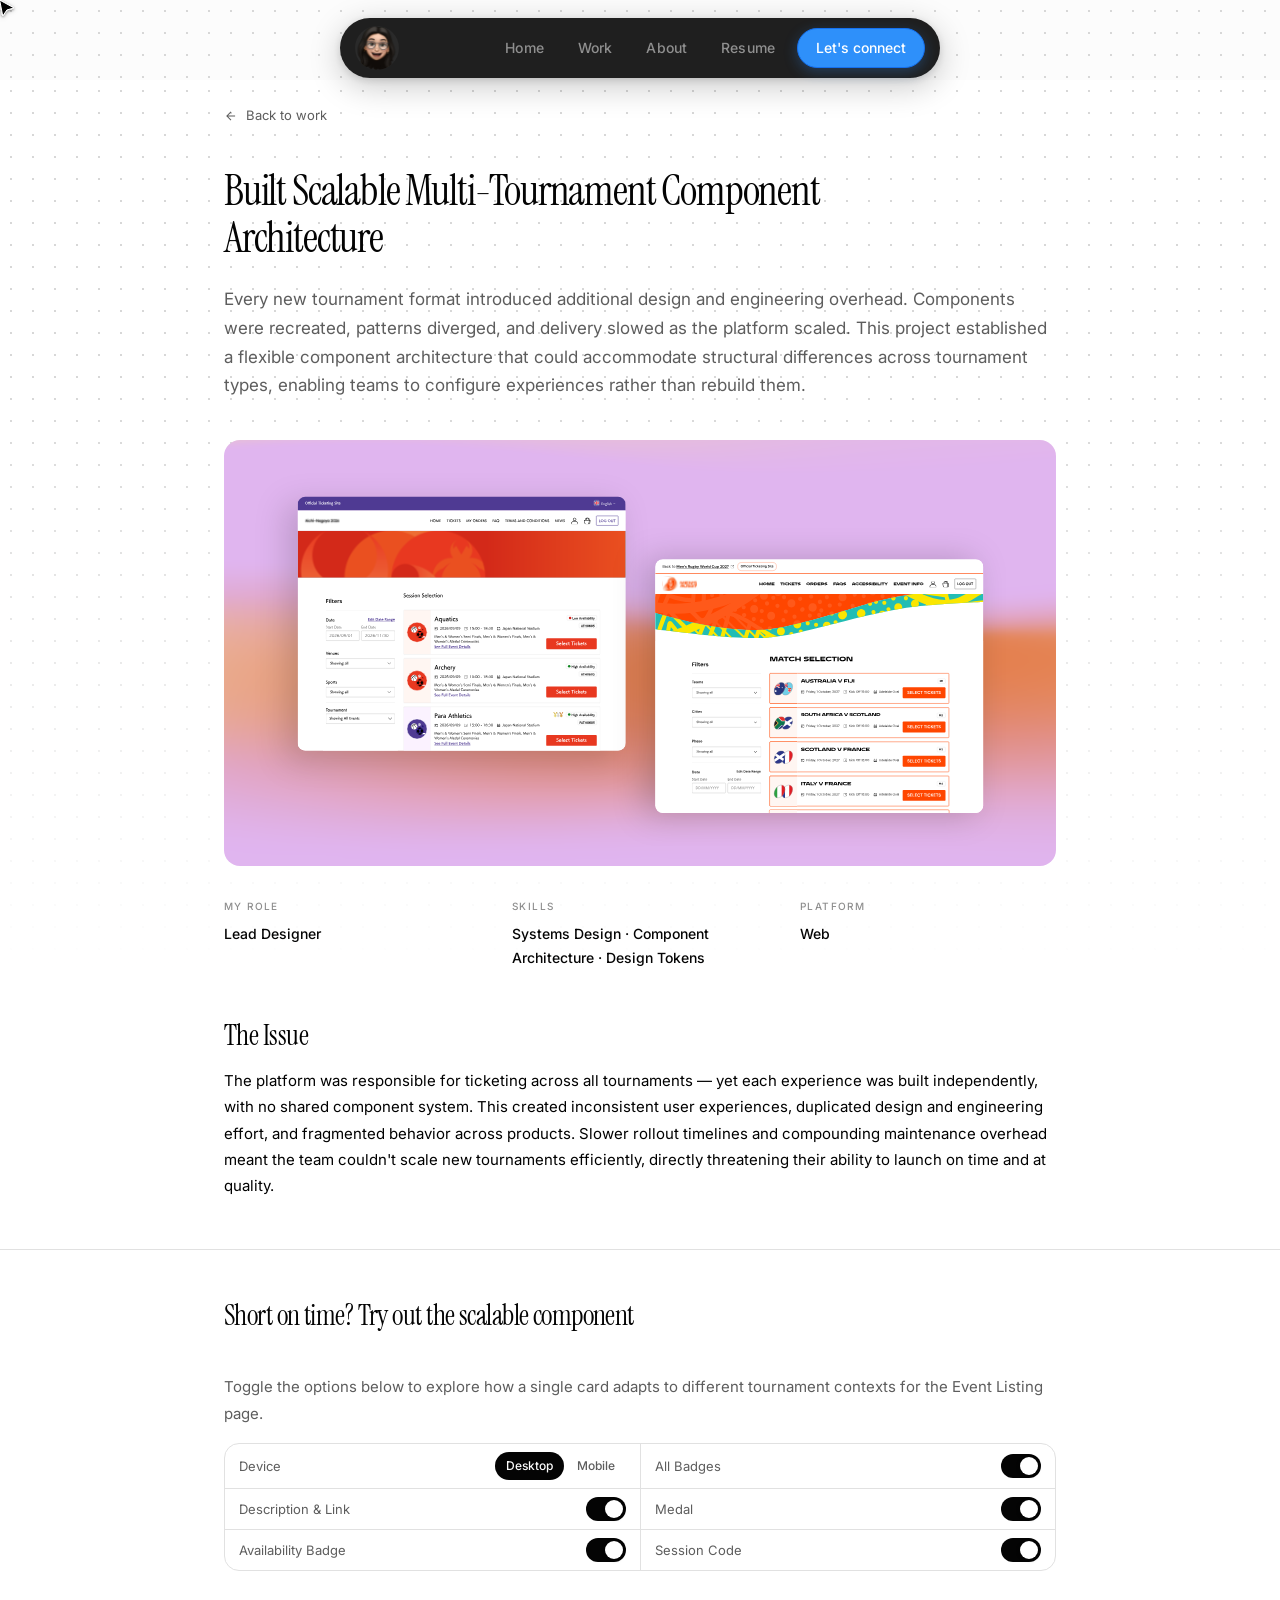
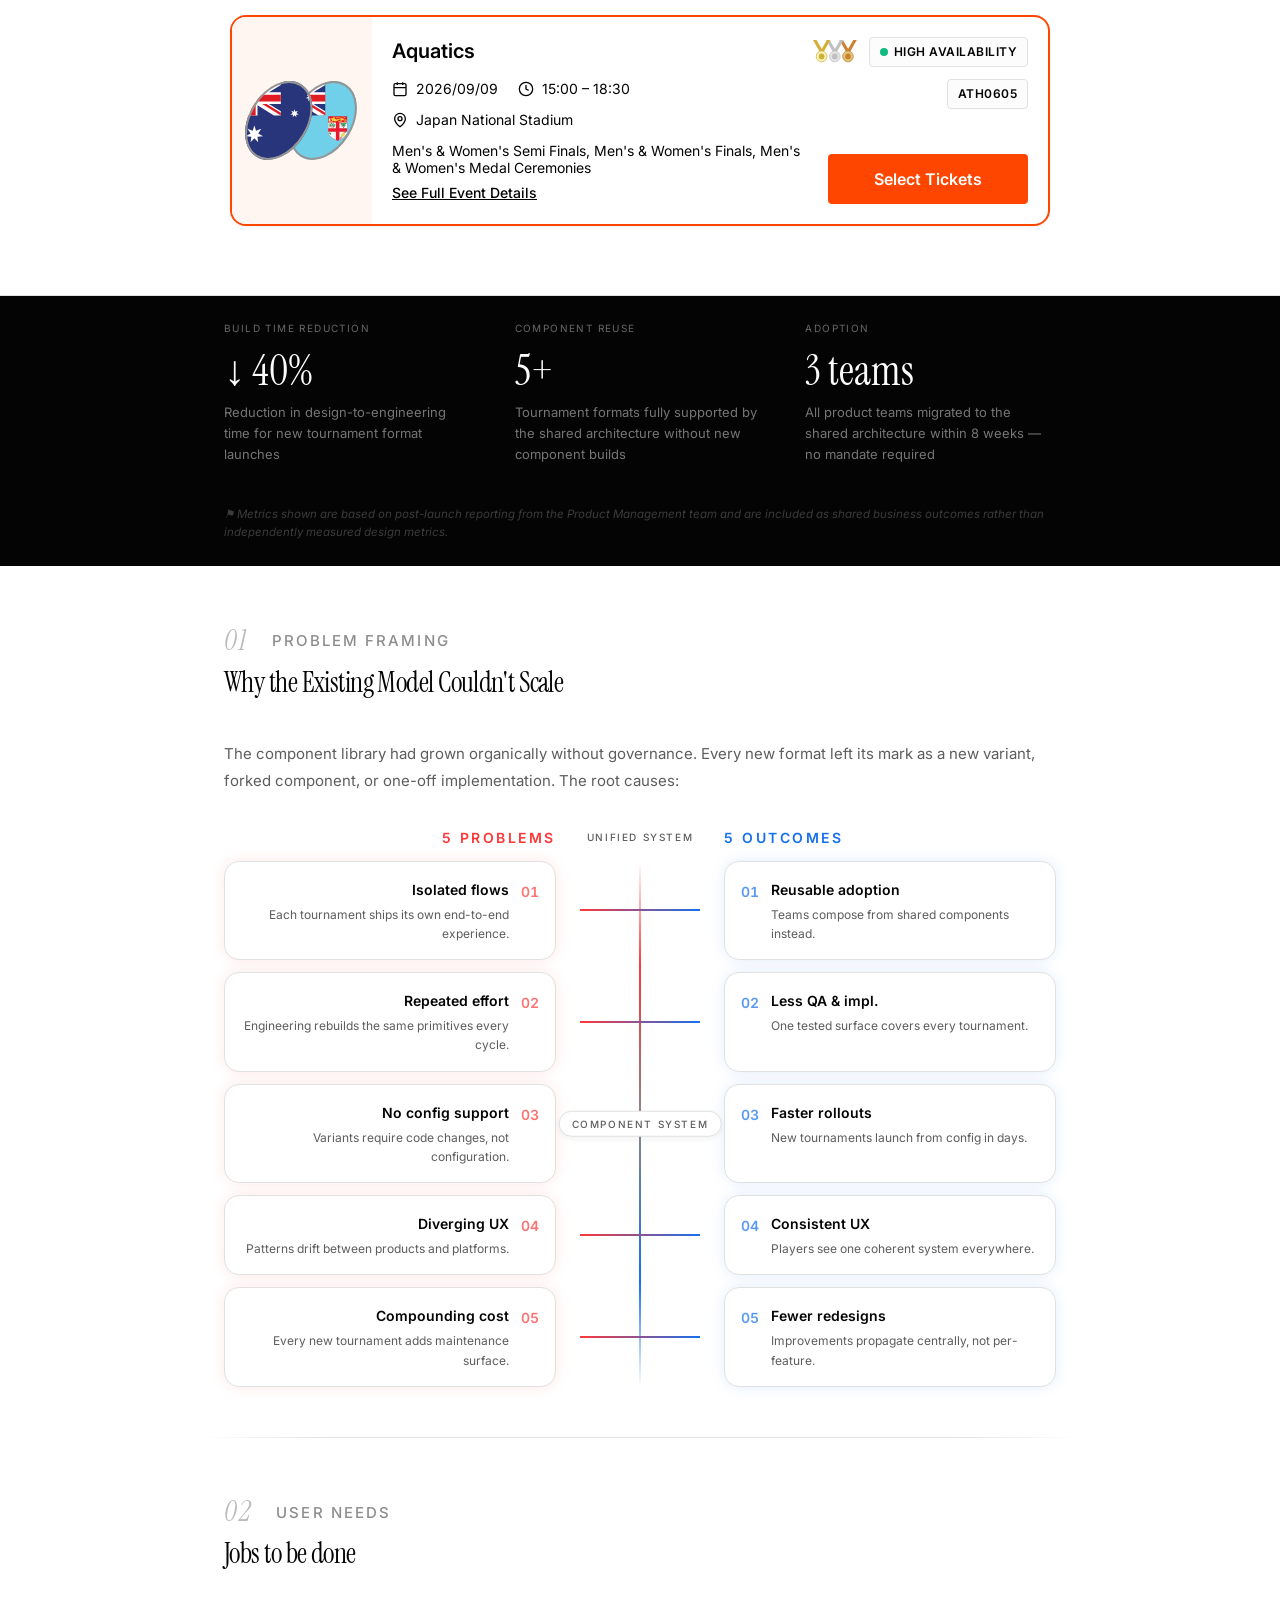
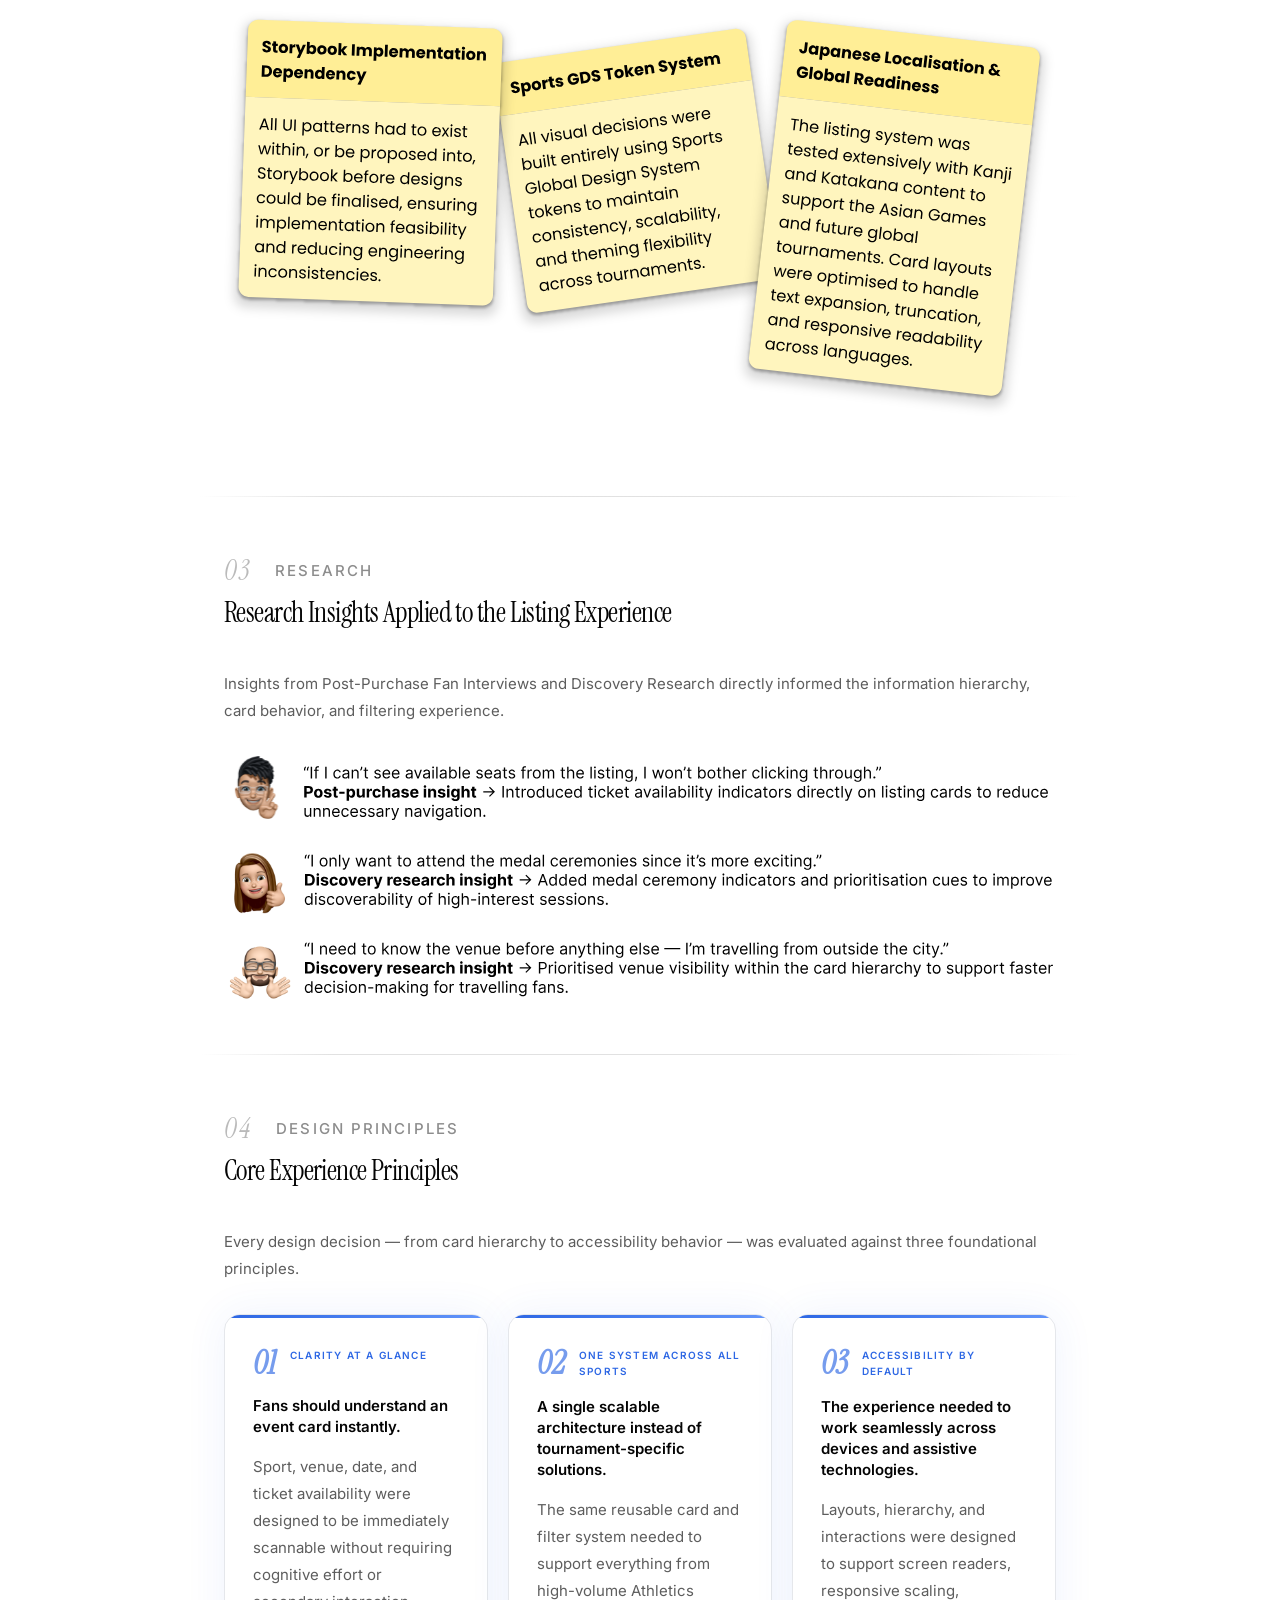
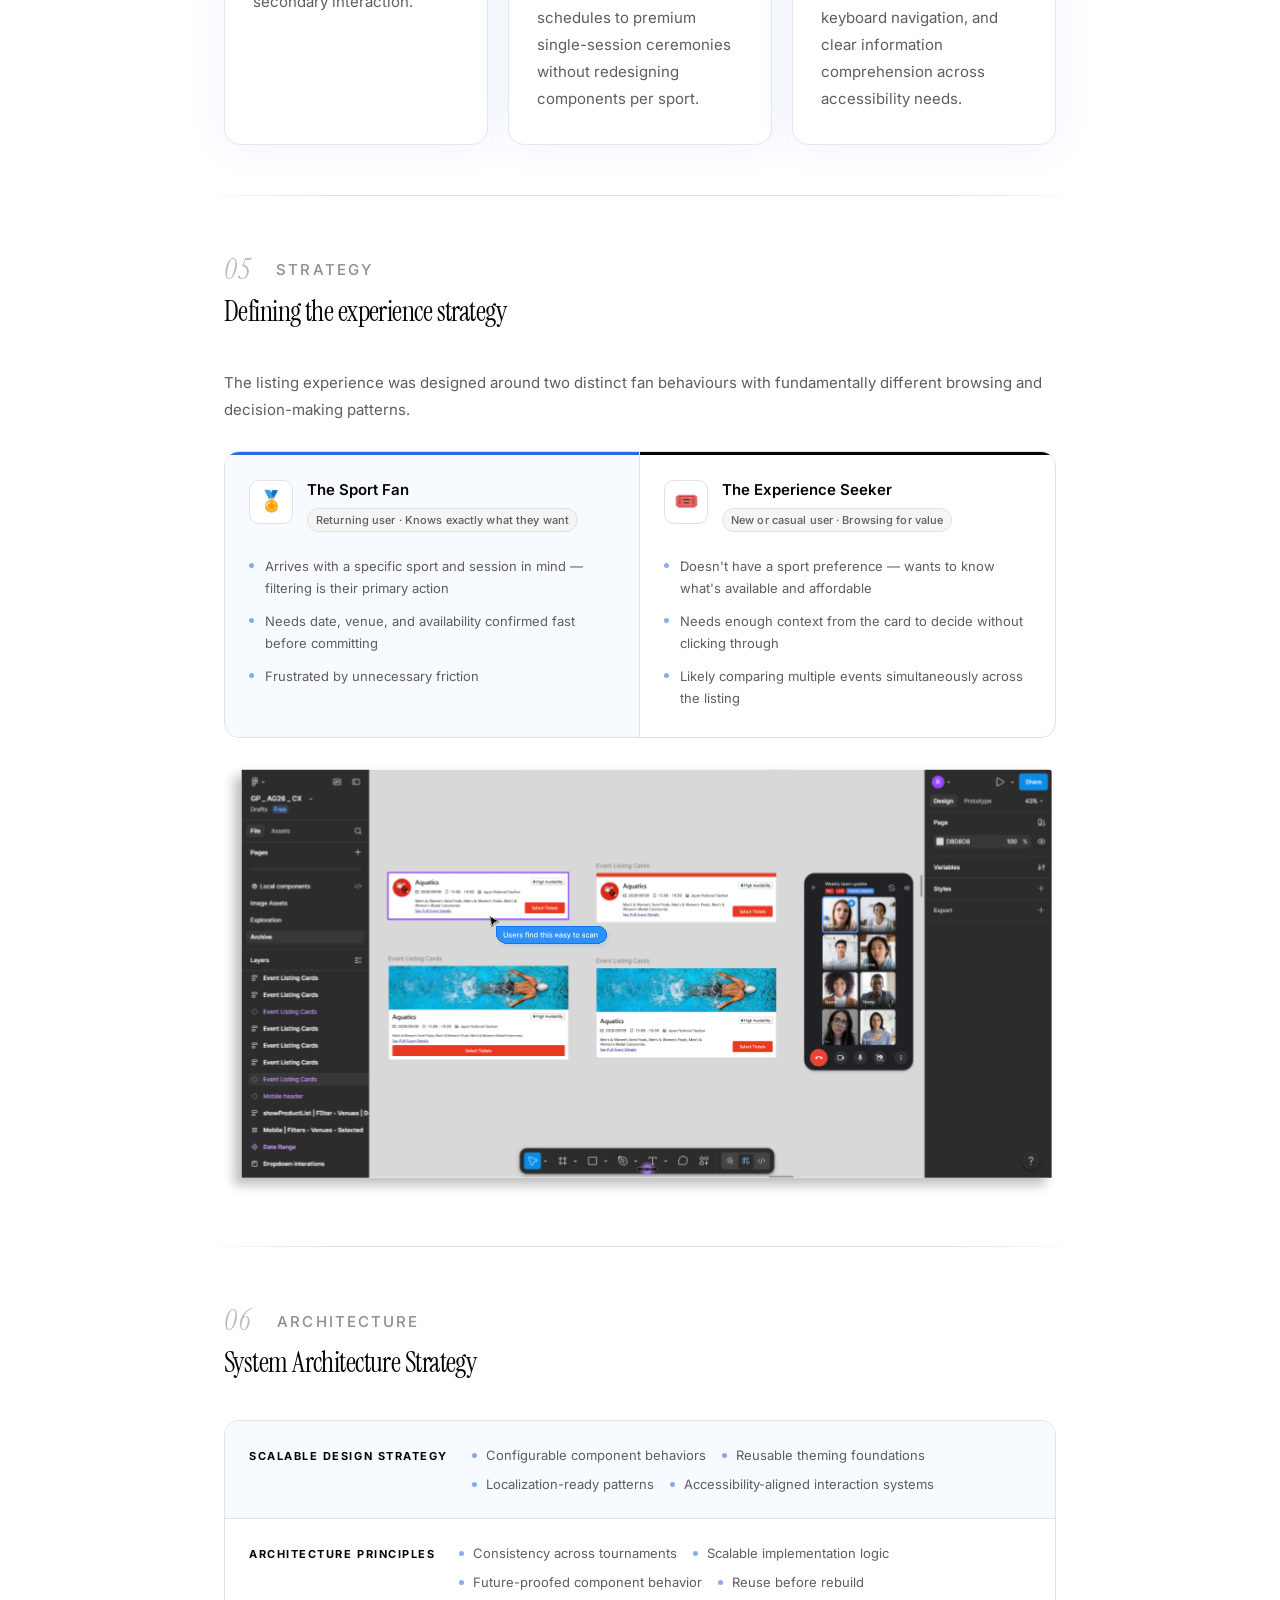
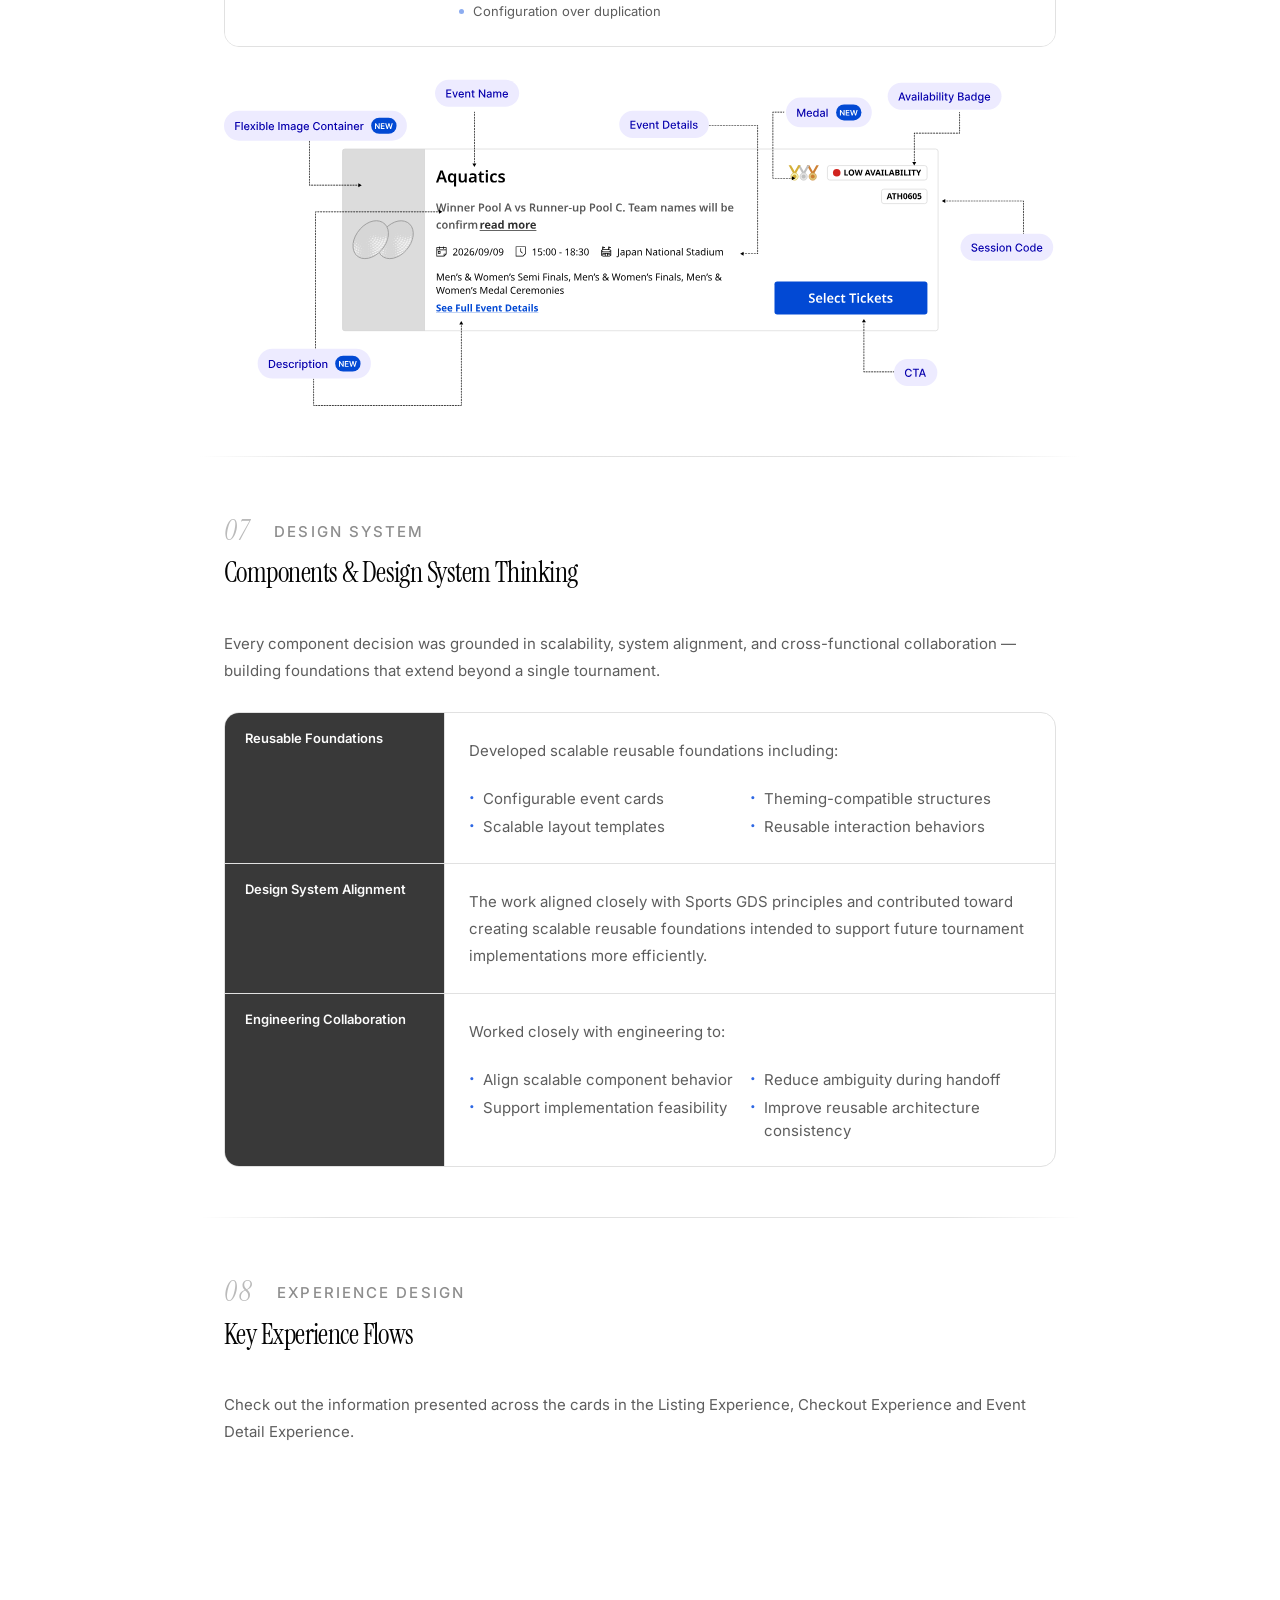
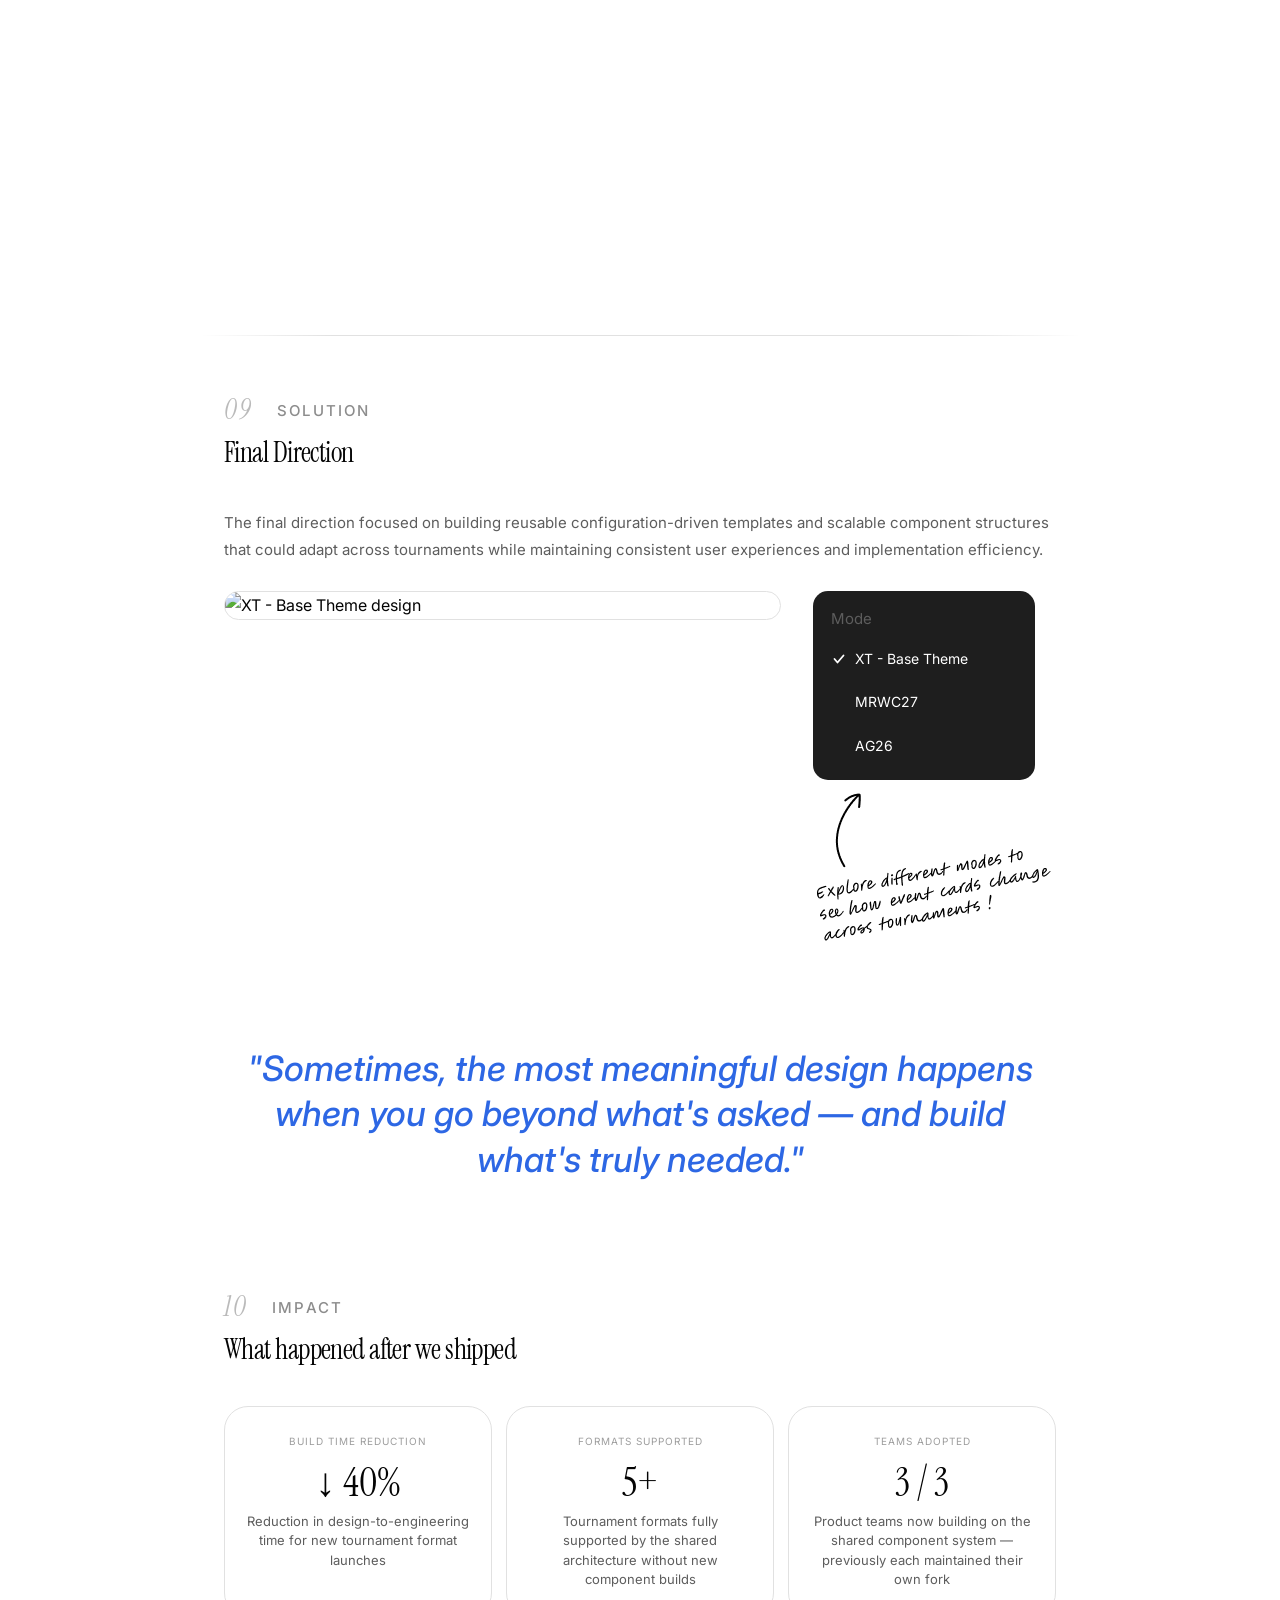
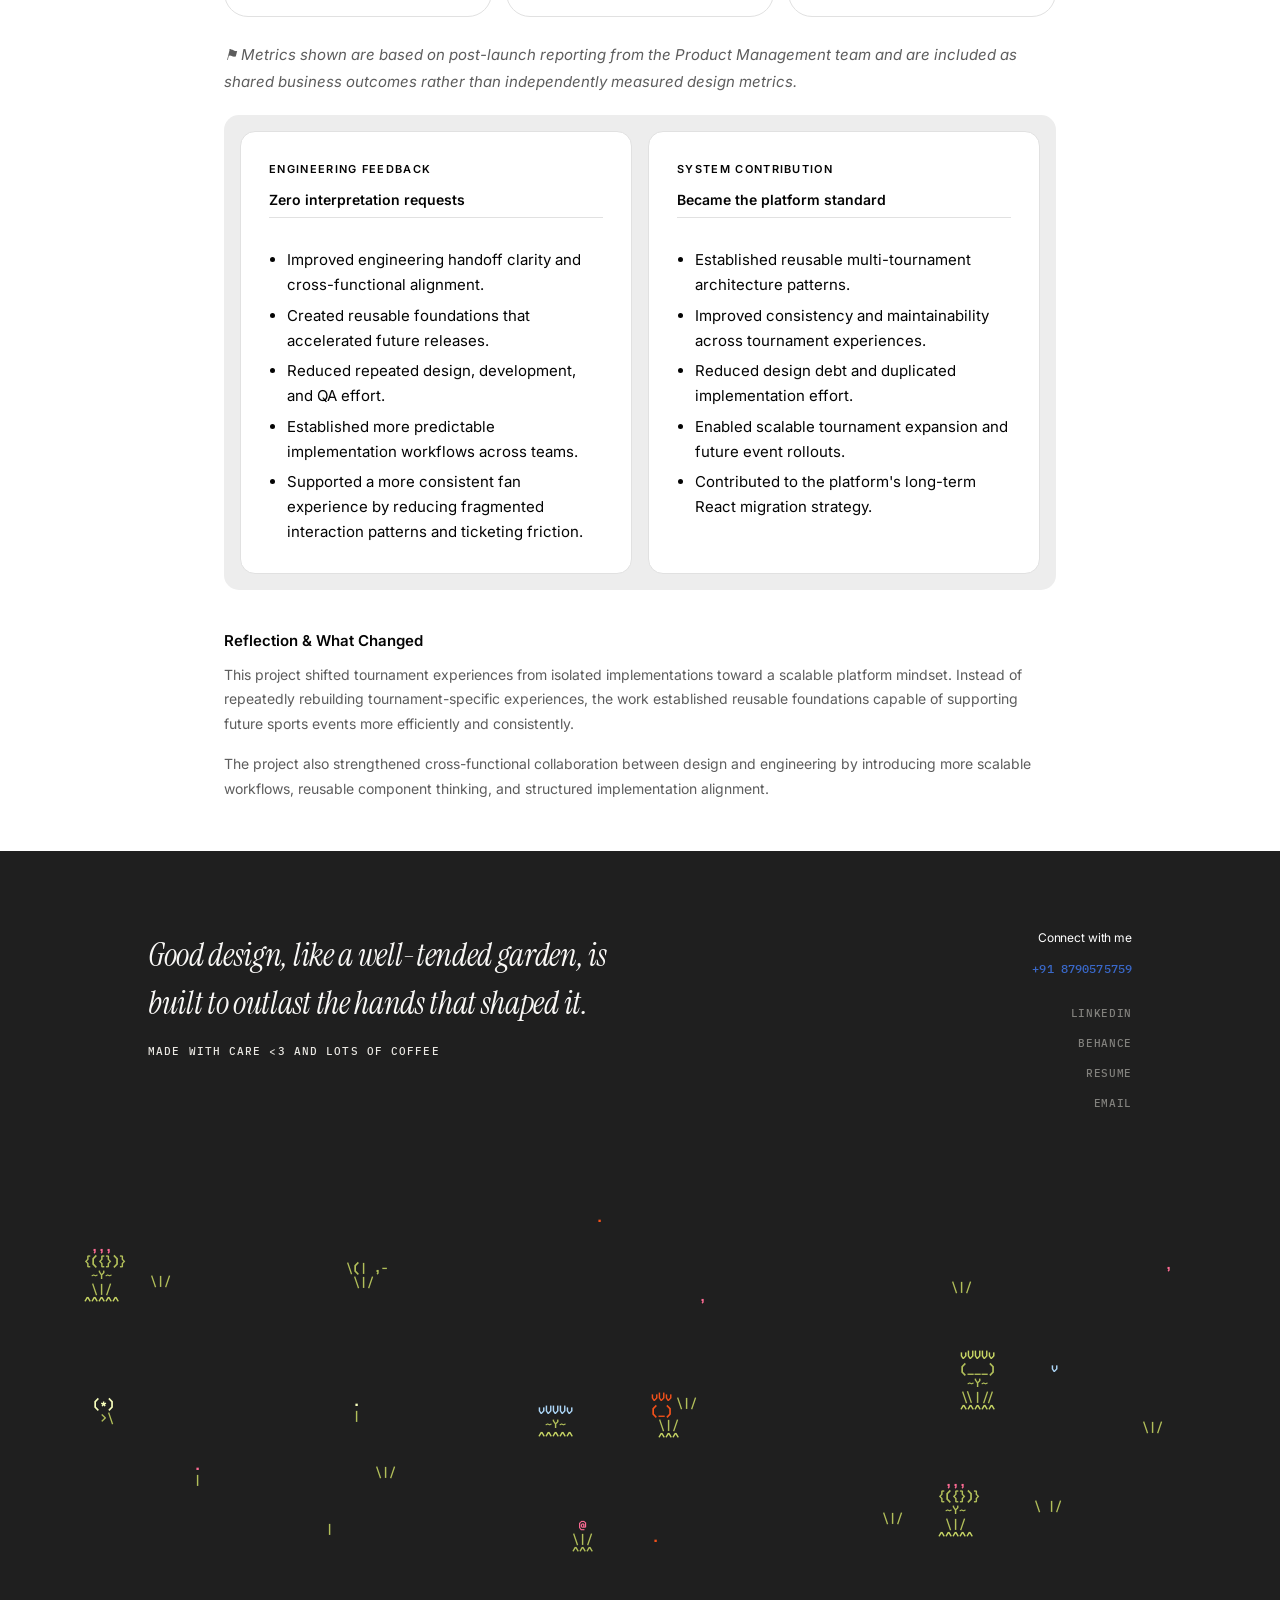
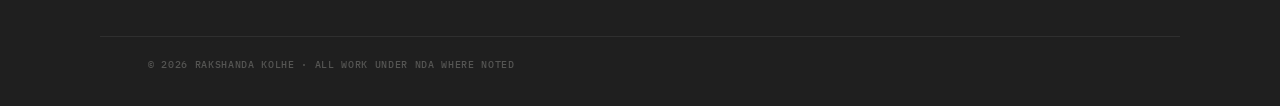
==== projects/multi-tournament-architecture/index.html @ ab57a7c0 "Initial portfolio launch" ====
<!DOCTYPE html>
<html lang="en">
<head>
  <meta charset="UTF-8" />
  <meta name="viewport" content="width=device-width, initial-scale=1.0" />
  <title>Multi-Tournament Component Architecture — Rakshanda Kolhe</title>
  <link rel="icon" type="image/svg+xml" href="../../assets/favicon.svg" />
  <meta name="description" content="Building a scalable component architecture that supports multiple concurrent tournament formats — a case study by Rakshanda Kolhe." />
  <link rel="preconnect" href="https://fonts.googleapis.com" />
  <link rel="preconnect" href="https://fonts.gstatic.com" crossorigin />
  <link rel="stylesheet" href="../../css/portfolio.css" />
</head>
<body>

<nav class="island-nav" aria-label="Primary navigation">
  <div class="nav-profile" aria-hidden="true">
    <img src="../../assets/profile.svg" alt="" />
  </div>
  <a href="../../index.html" class="nav-link" data-cursor-label="Home">Home</a>
  <a href="../../index.html#work"  class="nav-link" data-cursor-label="View work">Work</a>
  <a href="../../index.html#about" class="nav-link" data-cursor-label="About me">About</a>
  <a href="https://drive.google.com/file/d/1PYxmC6yKE62FCQMmw7hzZY3tdsDJgcpa/view?usp=sharing" class="nav-link" target="_blank" rel="noopener" data-cursor-label="Open resume">Resume</a>
  <a href="mailto:rakshandakolhe@yahoo.in" class="nav-cta" data-cursor-label="Send email">Let's connect</a>
  <button class="nav-hamburger" id="navHamburger" aria-label="Open navigation menu" aria-expanded="false" aria-controls="navDropdown">
    <span class="hb-line"></span>
    <span class="hb-line"></span>
    <span class="hb-line"></span>
  </button>
</nav>
<div class="nav-dropdown" id="navDropdown" role="navigation" aria-label="Mobile navigation" aria-hidden="true">
  <a href="../../index.html" class="dd-link">Home</a>
  <a href="../../index.html#work"  class="dd-link dd-active">Work</a>
  <a href="../../index.html#about" class="dd-link">About</a>
  <a href="https://drive.google.com/file/d/1PYxmC6yKE62FCQMmw7hzZY3tdsDJgcpa/view?usp=sharing" class="dd-link" target="_blank" rel="noopener">Resume ↗</a>
  <a href="mailto:rakshandakolhe@yahoo.in" class="dd-cta">Let's connect</a>
</div>
<div class="custom-cursor" id="customCursor" aria-hidden="true">
  <svg class="cursor-arrow" width="24" height="25" viewBox="0 0 24 25" fill="none" xmlns="http://www.w3.org/2000/svg">
    <g filter="url(#cs)">
      <path d="M8.75418 20L5.62291 4.04089L20 11.9182L12.9181 13.9727L8.75418 20Z" fill="black"/>
      <path d="M8.75418 20L5.62291 4.04089L20 11.9182L12.9181 13.9727L8.75418 20Z" stroke="white"/>
    </g>
    <defs><filter id="cs" x="2.9248" y="2.09058" width="20.3721" height="22.1735" filterUnits="userSpaceOnUse" color-interpolation-filters="sRGB"><feFlood flood-opacity="0" result="BackgroundImageFix"/><feColorMatrix in="SourceAlpha" type="matrix" values="0 0 0 0 0 0 0 0 0 0 0 0 0 0 0 0 0 0 127 0" result="hardAlpha"/><feOffset dy="1"/><feGaussianBlur stdDeviation="1"/><feComposite in2="hardAlpha" operator="out"/><feColorMatrix type="matrix" values="0 0 0 0 0 0 0 0 0 0 0 0 0 0 0 0 0 0 0.25 0"/><feBlend mode="normal" in2="BackgroundImageFix" result="e1"/><feBlend mode="normal" in="SourceGraphic" in2="e1" result="shape"/></filter></defs>
  </svg>
  <div class="cursor-badge" id="cursorBadge"></div>
</div>

<div class="page">

<!-- ══════════════════════════════════════
     HERO
══════════════════════════════════════ -->
<div class="cs-hero">
  <div class="cs-hero-inner">

    <a href="../../index.html" class="cs-back">
      <svg width="14" height="14" fill="none" stroke="currentColor" stroke-width="1.8" viewBox="0 0 24 24" aria-hidden="true" style="transform:scaleX(-1)"><path d="M19 12H5M12 5l7 7-7 7"/></svg>
      Back to work
    </a>

    <h1 class="cs-hero-title">
      Built Scalable Multi-Tournament Component Architecture
    </h1>

    <p class="cs-hero-desc">
      Every new tournament format introduced additional design and engineering overhead. Components were recreated, patterns diverged, and delivery slowed as the platform scaled. This project established a flexible component architecture that could accommodate structural differences across tournament types, enabling teams to configure experiences rather than rebuild them.
    </p>

    <img src="../../assets/hero-image.svg" alt="Hero image" style="width:100%;height:auto;display:block;margin-bottom:32px;" />

    <div class="cs-meta-row">
      <div class="cs-meta-item">
        <label>My Role</label>
        <span class="meta-val">Lead Designer</span>
      </div>
      <div class="cs-meta-item">
        <label>Skills</label>
        <span class="meta-val">Systems Design · Component Architecture · Design Tokens</span>
      </div>
      <div class="cs-meta-item">
        <label>Platform</label>
        <span class="meta-val">Web</span>
      </div>
    </div>

  </div>
</div>

<!-- ══════════════════════════════════════
     02 · THE ISSUE
══════════════════════════════════════ -->
<div style="background: #ffffff;">
<section class="cs-section">
  <div class="issue-callout">
    <h2>The Issue</h2>
    <p>The platform was responsible for ticketing across all tournaments — yet each experience was built independently, with no shared component system. This created inconsistent user experiences, duplicated design and engineering effort, and fragmented behavior across products. Slower rollout timelines and compounding maintenance overhead meant the team couldn't scale new tournaments efficiently, directly threatening their ability to launch on time and at quality.</p>
  </div>
</section>

<!-- ══════════════════════════════════════
     03 · TRY OUT THE SCALABLE COMPONENT
══════════════════════════════════════ -->
<section class="cs-section cs-section--full-stroke">
  <h2>Short on time? Try out the scalable component</h2>

  <p>Toggle the options below to explore how a single card adapts to different tournament contexts for the Event Listing page.</p>

  <div class="demo-controls" role="group" aria-label="Component configuration">
          <div class="dc-row">
            <div class="dc-cell">
              <span class="dc-row-label">Device</span>
              <div class="dc-device-group" role="group" aria-label="Preview device">
                <button type="button" class="dc-device-btn active" data-device="desktop">Desktop</button>
                <button type="button" class="dc-device-btn" data-device="mobile">Mobile</button>
              </div>
            </div>
            <div class="dc-cell dc-cell--border">
              <label for="tgl-badges" class="dc-row-label">All Badges</label>
              <button type="button" id="tgl-badges" class="toggle-switch" data-toggle="badges" aria-checked="true" role="switch"><span></span></button>
            </div>
          </div>
          <div class="dc-row">
            <div class="dc-cell">
              <label for="tgl-description" class="dc-row-label">Description &amp; Link</label>
              <button type="button" id="tgl-description" class="toggle-switch" data-toggle="description" aria-checked="true" role="switch"><span></span></button>
            </div>
            <div class="dc-cell dc-cell--border">
              <label for="tgl-medal" class="dc-row-label">Medal</label>
              <button type="button" id="tgl-medal" class="toggle-switch" data-toggle="medal" aria-checked="true" role="switch"><span></span></button>
            </div>
          </div>
          <div class="dc-row">
            <div class="dc-cell">
              <label for="tgl-availBadge" class="dc-row-label">Availability Badge</label>
              <button type="button" id="tgl-availBadge" class="toggle-switch" data-toggle="availBadge" aria-checked="true" role="switch"><span></span></button>
            </div>
            <div class="dc-cell dc-cell--border">
              <label for="tgl-availability" class="dc-row-label">Session Code</label>
              <button type="button" id="tgl-availability" class="toggle-switch" data-toggle="availability" aria-checked="true" role="switch"><span></span></button>
            </div>
          </div>
        </div><div class="demo-preview-scroll"><div class="demo-preview" id="demo-preview" aria-live="polite"></div></div><p class="demo-mobile-note">Scroll to Explore. This component was designed for Desktop view.</p>

</section>
</div>

<!-- ══════════════════════════════════════
     OUTCOME BANNER
══════════════════════════════════════ -->
<div class="outcome-banner">
  <div class="outcome-inner">
    <div class="outcome-stat">
      <label>Build time reduction</label>
      <div class="big-num">↓ 40%</div>
      <p>Reduction in design-to-engineering time for new tournament format launches</p>
    </div>
    <div class="outcome-stat">
      <label>Component reuse</label>
      <div class="big-num">5+</div>
      <p>Tournament formats fully supported by the shared architecture without new component builds</p>
    </div>
    <div class="outcome-stat">
      <label>Adoption</label>
      <div class="big-num">3 teams</div>
      <p>All product teams migrated to the shared architecture within 8 weeks — no mandate required</p>
    </div>
    <p class="outcome-note">⚑ Metrics shown are based on post-launch reporting from the Product Management team and are included as shared business outcomes rather than independently measured design metrics.</p>
  </div>
</div>

<div style="background: #ffffff;">

<!-- ══════════════════════════════════════
     04 · ROOT CAUSE ANALYSIS
══════════════════════════════════════ -->
<section class="cs-section">
  <p class="section-label"><span class="num">01</span> Problem Framing</p>
  <h2>Why the Existing Model Couldn't Scale</h2>

  <p>The component library had grown organically without governance. Every new format left its mark as a new variant, forked component, or one-off implementation. The root causes:</p>

  <div class="flow-map">

    <div class="flow-col-labels" aria-hidden="true">
      <div class="flow-label-problem">5 Problems</div>
      <div class="flow-label-center">Unified system</div>
      <div class="flow-label-success">5 Outcomes</div>
    </div>

    <div class="flow-body">
      <div class="flow-spine" aria-hidden="true"></div>
      <div class="flow-spine-badge" aria-hidden="true">Component system</div>

      <ol class="flow-list">

        <li class="flow-row" style="animation-delay:0s">
          <div class="flow-problem-card">
            <span class="flow-num flow-num-problem">01</span>
            <div><div class="flow-card-title">Isolated flows</div><div class="flow-card-desc">Each tournament ships its own end-to-end experience.</div></div>
          </div>
          <div class="flow-connector" aria-hidden="true"></div>
          <div class="flow-mobile-connector" aria-hidden="true"><div class="flow-mobile-line"></div></div>
          <div class="flow-success-card">
            <span class="flow-num flow-num-success">01</span>
            <div><div class="flow-card-title">Reusable adoption</div><div class="flow-card-desc">Teams compose from shared components instead.</div></div>
          </div>
        </li>

        <li class="flow-row" style="animation-delay:0.06s">
          <div class="flow-problem-card">
            <span class="flow-num flow-num-problem">02</span>
            <div><div class="flow-card-title">Repeated effort</div><div class="flow-card-desc">Engineering rebuilds the same primitives every cycle.</div></div>
          </div>
          <div class="flow-connector" aria-hidden="true"></div>
          <div class="flow-mobile-connector" aria-hidden="true"><div class="flow-mobile-line"></div></div>
          <div class="flow-success-card">
            <span class="flow-num flow-num-success">02</span>
            <div><div class="flow-card-title">Less QA &amp; impl.</div><div class="flow-card-desc">One tested surface covers every tournament.</div></div>
          </div>
        </li>

        <li class="flow-row" style="animation-delay:0.12s">
          <div class="flow-problem-card">
            <span class="flow-num flow-num-problem">03</span>
            <div><div class="flow-card-title">No config support</div><div class="flow-card-desc">Variants require code changes, not configuration.</div></div>
          </div>
          <div class="flow-connector" aria-hidden="true"></div>
          <div class="flow-mobile-connector" aria-hidden="true"><div class="flow-mobile-line"></div></div>
          <div class="flow-success-card">
            <span class="flow-num flow-num-success">03</span>
            <div><div class="flow-card-title">Faster rollouts</div><div class="flow-card-desc">New tournaments launch from config in days.</div></div>
          </div>
        </li>

        <li class="flow-row" style="animation-delay:0.18s">
          <div class="flow-problem-card">
            <span class="flow-num flow-num-problem">04</span>
            <div><div class="flow-card-title">Diverging UX</div><div class="flow-card-desc">Patterns drift between products and platforms.</div></div>
          </div>
          <div class="flow-connector" aria-hidden="true"></div>
          <div class="flow-mobile-connector" aria-hidden="true"><div class="flow-mobile-line"></div></div>
          <div class="flow-success-card">
            <span class="flow-num flow-num-success">04</span>
            <div><div class="flow-card-title">Consistent UX</div><div class="flow-card-desc">Players see one coherent system everywhere.</div></div>
          </div>
        </li>

        <li class="flow-row" style="animation-delay:0.24s">
          <div class="flow-problem-card">
            <span class="flow-num flow-num-problem">05</span>
            <div><div class="flow-card-title">Compounding cost</div><div class="flow-card-desc">Every new tournament adds maintenance surface.</div></div>
          </div>
          <div class="flow-connector" aria-hidden="true"></div>
          <div class="flow-mobile-connector" aria-hidden="true"><div class="flow-mobile-line"></div></div>
          <div class="flow-success-card">
            <span class="flow-num flow-num-success">05</span>
            <div><div class="flow-card-title">Fewer redesigns</div><div class="flow-card-desc">Improvements propagate centrally, not per-feature.</div></div>
          </div>
        </li>

      </ol>
    </div>
  </div>
</section>

<!-- ══════════════════════════════════════
     05 · CONSTRAINTS THAT SHAPED THE DESIGN
══════════════════════════════════════ -->
<section class="cs-section">
  <p class="section-label"><span class="num">02</span> User Needs</p>
  <h2>Jobs to be done</h2>

  <img src="../../assets/jobs-sticker.svg" alt="Jobs to be done sticker" style="width:100%;height:auto;display:block;margin-bottom:28px;" />

</section>

<!-- ══════════════════════════════════════
     06 · RESEARCH INSIGHTS APPLIED
══════════════════════════════════════ -->
<section class="cs-section">
  <p class="section-label"><span class="num">03</span> Research</p>
  <h2>Research Insights Applied to the Listing Experience</h2>

  <p>Insights from Post-Purchase Fan Interviews and Discovery Research directly informed the information hierarchy, card behavior, and filtering experience.</p>

  <div class="testimonial-grid">
    <img src="../../assets/testimonial-2.svg" alt="Testimonial insight 1" class="testimonial-img" />
    <img src="../../assets/testimonial-3.svg" alt="Testimonial insight 2" class="testimonial-img" />
    <img src="../../assets/testimonial-1.svg" alt="Testimonial insight 3" class="testimonial-img" />
  </div>
</section>

<!-- ══════════════════════════════════════
     07 · CORE EXPERIENCE PRINCIPLES
══════════════════════════════════════ -->
<section class="cs-section">
  <p class="section-label"><span class="num">04</span> Design Principles</p>
  <h2>Core Experience Principles</h2>

  <p>Every design decision — from card hierarchy to accessibility behavior — was evaluated against three foundational principles.</p>

  <div class="principles-grid">
    <div class="principle-item">
      <div class="principle-header">
        <span class="principle-num">01</span>
        <div class="principle-header-text">
          <div class="principle-label-text">Clarity at a Glance</div>
        </div>
      </div>
      <div class="principle-title">Fans should understand an event card instantly.</div>
      <p class="principle-desc">Sport, venue, date, and ticket availability were designed to be immediately scannable without requiring cognitive effort or secondary interaction.</p>
    </div>
    <div class="principle-item">
      <div class="principle-header">
        <span class="principle-num">02</span>
        <div class="principle-header-text">
          <div class="principle-label-text">One System Across All Sports</div>
        </div>
      </div>
      <div class="principle-title">A single scalable architecture instead of tournament-specific solutions.</div>
      <p class="principle-desc">The same reusable card and filter system needed to support everything from high-volume Athletics schedules to premium single-session ceremonies without redesigning components per sport.</p>
    </div>
    <div class="principle-item">
      <div class="principle-header">
        <span class="principle-num">03</span>
        <div class="principle-header-text">
          <div class="principle-label-text">Accessibility by Default</div>
        </div>
      </div>
      <div class="principle-title">The experience needed to work seamlessly across devices and assistive technologies.</div>
      <p class="principle-desc">Layouts, hierarchy, and interactions were designed to support screen readers, responsive scaling, keyboard navigation, and clear information comprehension across accessibility needs.</p>
    </div>
  </div>
</section>

<!-- ══════════════════════════════════════
     08 · DEFINING THE EXPERIENCE STRATEGY
══════════════════════════════════════ -->
<section class="cs-section">
  <p class="section-label"><span class="num">05</span> Strategy</p>
  <h2>Defining the experience strategy</h2>

  <p>The listing experience was designed around two distinct fan behaviours with fundamentally different browsing and decision-making patterns.</p>

  <div class="fan-table">
    <div class="fan-col">
      <div class="fan-col-header">
        <span class="fan-emoji">🏅</span>
        <div>
          <div class="fan-name">The Sport Fan</div>
          <div class="fan-type">Returning user · Knows exactly what they want</div>
        </div>
      </div>
      <ul class="fan-list">
        <li>Arrives with a specific sport and session in mind — filtering is their primary action</li>
        <li>Needs date, venue, and availability confirmed fast before committing</li>
        <li>Frustrated by unnecessary friction</li>
      </ul>
    </div>
    <div class="fan-col">
      <div class="fan-col-header">
        <span class="fan-emoji">🎟️</span>
        <div>
          <div class="fan-name">The Experience Seeker</div>
          <div class="fan-type">New or casual user · Browsing for value</div>
        </div>
      </div>
      <ul class="fan-list">
        <li>Doesn't have a sport preference — wants to know what's available and affordable</li>
        <li>Needs enough context from the card to decide without clicking through</li>
        <li>Likely comparing multiple events simultaneously across the listing</li>
      </ul>
    </div>
  </div>

  <img src="../../assets/user-testing-component.svg" alt="User testing component" class="full-width-img" />
</section>

<!-- ══════════════════════════════════════
     09 · SYSTEM ARCHITECTURE STRATEGY
══════════════════════════════════════ -->
<section class="cs-section">
  <p class="section-label"><span class="num">06</span> Architecture</p>
  <h2>System Architecture Strategy</h2>

  <div class="arch-grid">

    <div class="arch-block">
      <div class="arch-block-label">Scalable Design Strategy</div>
      <ul class="arch-list">
        <li>Configurable component behaviors</li>
        <li>Reusable theming foundations</li>
        <li>Localization-ready patterns</li>
        <li>Accessibility-aligned interaction systems</li>
      </ul>
    </div>

    <div class="arch-block">
      <div class="arch-block-label">Architecture Principles</div>
      <ul class="arch-list">
        <li>Consistency across tournaments</li>
        <li>Scalable implementation logic</li>
        <li>Future-proofed component behavior</li>
        <li>Reuse before rebuild</li>
        <li>Configuration over duplication</li>
      </ul>
    </div>

  </div>

  <div class="arch-previews">
    <div class="arch-preview-item arch-preview--desktop">
      <img src="../../assets/arch-desktop.svg" alt="Desktop architecture view" class="arch-preview-img" />
    </div>
    <div class="arch-preview-item arch-preview--mobile">
      <img src="../../assets/arch-mobile.svg" alt="Mobile architecture view" class="arch-preview-img" />
    </div>
  </div>
</section>

<!-- ══════════════════════════════════════
     10 · COMPONENTS AND DESIGN SYSTEM THINKING
══════════════════════════════════════ -->
<section class="cs-section">
  <p class="section-label"><span class="num">07</span> Design System</p>
  <h2>Components &amp; Design System Thinking</h2>

  <p>Every component decision was grounded in scalability, system alignment, and cross-functional collaboration — building foundations that extend beyond a single tournament.</p>

  <div class="ds-table">

    <div class="ds-row">
      <div class="ds-col-label">Reusable Foundations</div>
      <div class="ds-col-body">
        <p class="ds-body-text">Developed scalable reusable foundations including:</p>
        <div class="ds-list-cols">
          <ul class="ds-list">
            <li>Configurable event cards</li>
            <li>Scalable layout templates</li>
          </ul>
          <ul class="ds-list">
            <li>Theming-compatible structures</li>
            <li>Reusable interaction behaviors</li>
          </ul>
        </div>
      </div>
    </div>

    <div class="ds-row">
      <div class="ds-col-label">Design System Alignment</div>
      <div class="ds-col-body">
        <p class="ds-body-text">The work aligned closely with Sports GDS principles and contributed toward creating scalable reusable foundations intended to support future tournament implementations more efficiently.</p>
      </div>
    </div>

    <div class="ds-row">
      <div class="ds-col-label">Engineering Collaboration</div>
      <div class="ds-col-body">
        <p class="ds-body-text">Worked closely with engineering to:</p>
        <div class="ds-list-cols">
          <ul class="ds-list">
            <li>Align scalable component behavior</li>
            <li>Support implementation feasibility</li>
          </ul>
          <ul class="ds-list">
            <li>Reduce ambiguity during handoff</li>
            <li>Improve reusable architecture consistency</li>
          </ul>
        </div>
      </div>
    </div>

  </div>


</section>

<!-- ══════════════════════════════════════
     11 · KEY EXPERIENCE FLOWS
══════════════════════════════════════ -->
<section class="cs-section">
  <p class="section-label"><span class="num">08</span> Experience Design</p>
  <h2>Key Experience Flows</h2>

  <p>Check out the information presented across the cards in the Listing Experience, Checkout Experience and Event Detail Experience.</p>

  <video src="../../assets/section10-video.mp4" autoplay loop muted playsinline style="width:100%;border-radius:12px;margin-top:24px;display:block;"></video>

</section>

<!-- ══════════════════════════════════════
     12 · FINAL DIRECTION
══════════════════════════════════════ -->
<section class="cs-section">
  <p class="section-label"><span class="num">09</span> Solution</p>
  <h2>Final Direction</h2>

  <p>The final direction focused on building reusable configuration-driven templates and scalable component structures that could adapt across tournaments while maintaining consistent user experiences and implementation efficiency.</p>

  <div class="final-dir-cols">
    <div class="final-dir-left">
      <img src="../../assets/xt-base-theme.svg" alt="XT - Base Theme design" />
    </div>
    <div class="final-dir-right">
      <div class="mode-selector" id="modeSelector">
        <p class="mode-heading">Mode</p>
        <ul class="mode-list" role="listbox" aria-label="Select theme mode">
          <li class="mode-option is-selected" role="option" aria-selected="true" tabindex="0" data-img="../../assets/xt-base-theme.svg">
            <span class="mode-check" aria-hidden="true">
              <svg width="14" height="14" viewBox="0 0 14 14" fill="none"><path d="M2.5 7L5.5 10.5L11.5 3.5" stroke="white" stroke-width="1.8" stroke-linecap="round" stroke-linejoin="round"/></svg>
            </span>
            <span>XT - Base Theme</span>
          </li>
          <li class="mode-option" role="option" aria-selected="false" tabindex="0" data-img="../../assets/mrwc27.svg">
            <span class="mode-check" aria-hidden="true">
              <svg width="14" height="14" viewBox="0 0 14 14" fill="none"><path d="M2.5 7L5.5 10.5L11.5 3.5" stroke="white" stroke-width="1.8" stroke-linecap="round" stroke-linejoin="round"/></svg>
            </span>
            <span>MRWC27</span>
          </li>
          <li class="mode-option" role="option" aria-selected="false" tabindex="0" data-img="../../assets/ag26.svg">
            <span class="mode-check" aria-hidden="true">
              <svg width="14" height="14" viewBox="0 0 14 14" fill="none"><path d="M2.5 7L5.5 10.5L11.5 3.5" stroke="white" stroke-width="1.8" stroke-linecap="round" stroke-linejoin="round"/></svg>
            </span>
            <span>AG26</span>
          </li>
        </ul>
      </div>
      <img src="../../assets/mode-message.png" alt="Explore different modes to see how event cards change across tournaments" class="mode-message-img" style="margin-top:10px;width:100%;height:auto;display:block;" />
    </div>
  </div>

  <p class="final-dir-quote">"Sometimes, the most meaningful design happens when you go beyond what's asked — and build what's truly needed."</p>
</section>

<!-- ══════════════════════════════════════
     13 · OUTCOME AND IMPACT
══════════════════════════════════════ -->
<section class="cs-section cs-section--no-stroke">
  <p class="section-label"><span class="num">10</span> Impact</p>
  <h2>What happened after we shipped</h2>

  <div class="metric-row">
    <div class="metric-card">
      <label>Build time reduction</label>
      <div class="metric-num">↓ 40%</div>
      <p>Reduction in design-to-engineering time for new tournament format launches</p>
    </div>
    <div class="metric-card">
      <label>Formats supported</label>
      <div class="metric-num">5+</div>
      <p>Tournament formats fully supported by the shared architecture without new component builds</p>
    </div>
    <div class="metric-card">
      <label>Teams adopted</label>
      <div class="metric-num">3 / 3</div>
      <p>Product teams now building on the shared component system — previously each maintained their own fork</p>
    </div>
  </div>
  <p class="outcome-note" style="margin-top: 24px; color: var(--muted-fg);">⚑ Metrics shown are based on post-launch reporting from the Product Management team and are included as shared business outcomes rather than independently measured design metrics.</p>

  <div class="cs12-card-wrap">
  <div class="cs12-card-grid">
    <div class="cs12-impact-card cs12-impact-card--blue">
      <span class="cs12-impact-label">Engineering feedback</span>
      <h3 class="cs12-impact-heading">Zero interpretation requests</h3>
      <div class="cs12-impact-divider"></div>
      <ul class="cs12-list">
        <li>Improved engineering handoff clarity and cross-functional alignment.</li>
        <li>Created reusable foundations that accelerated future releases.</li>
        <li>Reduced repeated design, development, and QA effort.</li>
        <li>Established more predictable implementation workflows across teams.</li>
        <li>Supported a more consistent fan experience by reducing fragmented interaction patterns and ticketing friction.</li>
      </ul>
    </div>
    <div class="cs12-impact-card cs12-impact-card--dark">
      <span class="cs12-impact-label">System contribution</span>
      <h3 class="cs12-impact-heading">Became the platform standard</h3>
      <div class="cs12-impact-divider"></div>
      <ul class="cs12-list">
        <li>Established reusable multi-tournament architecture patterns.</li>
        <li>Improved consistency and maintainability across tournament experiences.</li>
        <li>Reduced design debt and duplicated implementation effort.</li>
        <li>Enabled scalable tournament expansion and future event rollouts.</li>
        <li>Contributed to the platform's long-term React migration strategy.</li>
      </ul>
    </div>
  </div>
  </div>

  <div class="cs12-reflection">
    <h3>Reflection &amp; What Changed</h3>
    <p>This project shifted tournament experiences from isolated implementations toward a scalable platform mindset. Instead of repeatedly rebuilding tournament-specific experiences, the work established reusable foundations capable of supporting future sports events more efficiently and consistently.</p>
    <p>The project also strengthened cross-functional collaboration between design and engineering by introducing more scalable workflows, reusable component thinking, and structured implementation alignment.</p>
  </div>
</section>

</div>

</div>

<footer class="dark-footer" aria-label="Site footer">

  <div class="df-inner">
    <div class="df-left">
      <p class="df-quote">Good design, like a well-tended garden, is built to outlast the hands that shaped it.</p>
      <p class="df-caption">Made with care <3 and lots of coffee</p>
    </div>
    <div class="df-right">
      <div class="df-contact-section">
        <h3 class="df-contact-heading">Connect with me</h3>
        <p class="df-contact">+91 8790575759</p>
      </div>
      <div class="df-links">
        <a href="https://www.linkedin.com/in/rakshanda-kolhe-531687210" class="df-link" target="_blank" rel="noopener" data-cursor-label="Open LinkedIn">LinkedIn</a>
        <a href="https://www.behance.net/rakshandakolhe1" class="df-link" target="_blank" rel="noopener" data-cursor-label="Open Behance">Behance</a>
        <a href="https://drive.google.com/file/d/1PYxmC6yKE62FCQMmw7hzZY3tdsDJgcpa/view?usp=sharing" class="df-link" data-cursor-label="Open resume">Resume</a>
        <a href="mailto:rakshandakolhe@yahoo.in" class="df-link" data-cursor-label="Send email">Email</a>
      </div>
    </div>
  </div>

  <div class="df-garden" aria-hidden="true"></div>

  <div class="df-bottom">
    <p>© 2026 Rakshanda Kolhe · All work under NDA where noted</p>
  </div>

</footer>

<script src="../../js/garden.js"></script>

<script>
/* Demo Component */
(function () {
  var state = {
    badges: true, description: true,
    medal: true, availBadge: true, availability: true, device: 'desktop'
  };

  var icons = {
    calendar: '<svg xmlns="http://www.w3.org/2000/svg" viewBox="0 0 24 24" fill="none" stroke="currentColor" stroke-width="2" aria-hidden="true"><path d="M8 2v4"/><path d="M16 2v4"/><rect width="18" height="18" x="3" y="4" rx="2"/><path d="M3 10h18"/></svg>',
    clock:    '<svg xmlns="http://www.w3.org/2000/svg" viewBox="0 0 24 24" fill="none" stroke="currentColor" stroke-width="2" aria-hidden="true"><circle cx="12" cy="12" r="10"/><path d="M12 6v6l4 2"/></svg>',
    pin:      '<svg xmlns="http://www.w3.org/2000/svg" viewBox="0 0 24 24" fill="none" stroke="currentColor" stroke-width="2" aria-hidden="true"><path d="M20 10c0 4.993-5.539 10.193-7.399 11.799a1 1 0 0 1-1.202 0C9.539 20.193 4 14.993 4 10a8 8 0 0 1 16 0"/><circle cx="12" cy="10" r="3"/></svg>'
  };

  var thumbSvg = '<img src="../../assets/flag-image.svg" alt="" style="height:5rem;width:auto;display:block;" />';

  function medalSvg() {
    return '<svg width="44" height="23" viewBox="0 0 44 23" fill="none" xmlns="http://www.w3.org/2000/svg" aria-hidden="true"><path d="M43.7866 0L37.2667 11.5909H33.6277L40.2824 0H43.7866Z" fill="#CD7F32"/><path d="M26.4004 0L32.9203 11.5909H36.5593L29.9046 0H26.4004Z" fill="#CD7F32"/><path d="M34.9985 10.9648C37.9345 10.9648 40.3257 13.3866 40.3257 16.3867C40.3254 19.3866 37.9344 21.8076 34.9985 21.8076C32.0628 21.8075 29.6726 19.3865 29.6724 16.3867C29.6724 13.3867 32.0627 10.965 34.9985 10.9648Z" fill="#DDC87B" stroke="#CD7F32" stroke-width="0.747801"/><ellipse cx="35.0182" cy="16.386" rx="2.82147" ry="2.89773" fill="#CD7F32"/><path d="M30.585 0L24.0651 11.5909H20.4261L27.0807 0H30.585Z" fill="#C0C0C0"/><path d="M13.1982 0L19.7181 11.5909H23.3571L16.7025 0H13.1982Z" fill="#C0C0C0"/><path d="M21.7964 10.9648C24.7324 10.9648 27.1235 13.3866 27.1235 16.3867C27.1233 19.3866 24.7322 21.8076 21.7964 21.8076C18.8607 21.8075 16.4705 19.3865 16.4702 16.3867C16.4702 13.3867 18.8605 10.965 21.7964 10.9648Z" fill="#E4E4E4" stroke="#C0C0C0" stroke-width="0.747801"/><ellipse cx="21.8161" cy="16.386" rx="2.82147" ry="2.89773" fill="#C0C0C0"/><path d="M17.3862 0L10.8663 11.5909H7.22734L13.882 0H17.3862Z" fill="#D4AF37"/><path d="M0 0L6.51989 11.5909H10.1589L3.50423 0H0Z" fill="#D4AF37"/><path d="M8.59814 10.9648C11.5341 10.9648 13.9253 13.3866 13.9253 16.3867C13.9251 19.3866 11.534 21.8076 8.59814 21.8076C5.66244 21.8075 3.27221 19.3865 3.27197 16.3867C3.27197 13.3867 5.66229 10.965 8.59814 10.9648Z" fill="#F5F5BB" stroke="#D4AF37" stroke-width="0.747801"/><ellipse cx="8.61786" cy="16.386" rx="2.82147" ry="2.89773" fill="#D4AF37"/></svg>';
  }

  function availabilityBadge() {
    return '<span class="ec-badge"><span class="dot"></span>HIGH AVAILABILITY</span>';
  }

  function productCodeBadge() {
    return '<span class="ec-badge">ATH0605</span>';
  }

  function metaList() {
    return '<ul class="ec-meta"><li>' + icons.calendar + ' 2026/09/09</li><li>' + icons.clock + ' 15:00 – 18:30</li><li>' + icons.pin + ' Japan National Stadium</li></ul>';
  }

  function renderDesktop() {
    var s = state;
    return '<div class="ec-card desktop ' + (s.device === 'desktop' ? 'is-active' : '') + '">' +
      '<div class="ec-thumb">' + thumbSvg + '</div>' +
      '<div class="ec-body">' +
        '<div class="ec-main">' +
          '<h3 class="ec-title">Aquatics</h3>' +
          metaList() +
          '<p class="ec-desc-long ' + (s.description ? '' : 'hidden') + '">Men\'s &amp; Women\'s Semi Finals, Men\'s &amp; Women\'s Finals, Men\'s &amp; Women\'s Medal Ceremonies</p>' +
          '<a href="https://drive.google.com/file/d/1PYxmC6yKE62FCQMmw7hzZY3tdsDJgcpa/view?usp=sharing" class="ec-link ' + (s.description ? '' : 'hidden') + '" onclick="return false;">See Full Event Details</a>' +
        '</div>' +
        '<div class="ec-side">' +
          '<div class="ec-badge-row">' +
            (s.medal ? medalSvg() : '') +
            (s.badges && s.availBadge ? availabilityBadge() : '') +
          '</div>' +
          (s.badges && s.availability ? productCodeBadge() : '') +
          '<button type="button" class="ec-cta">Select Tickets</button>' +
        '</div>' +
      '</div>' +
    '</div>';
  }

  function renderMobile() {
    var s = state;
    var badgeContent = (s.badges && s.availBadge ? availabilityBadge() : '') + (s.badges && s.availability ? productCodeBadge() : '');
    var badgeWrap = badgeContent ? '<div class="ec-mobile-badges">' + badgeContent + '</div>' : '';
    return '<div class="ec-card mobile ' + (s.device === 'mobile' ? 'is-active' : '') + '">' +
      '<div class="ec-thumb">' + thumbSvg + '</div>' +
      '<div class="ec-body">' +
        '<div class="ec-mobile-head"><h3 class="ec-title">Aquatics</h3>' + (s.medal ? medalSvg() : '') + '</div>' +
        badgeWrap +
        metaList() +
        '<p class="ec-desc-long ' + (s.description ? '' : 'hidden') + '">Men\'s &amp; Women\'s Semi Finals, Men\'s &amp; Women\'s Finals, Men\'s &amp; Women\'s Medal Ceremonies</p>' +
        '<a href="https://drive.google.com/file/d/1PYxmC6yKE62FCQMmw7hzZY3tdsDJgcpa/view?usp=sharing" class="ec-link ' + (s.description ? '' : 'hidden') + '" onclick="return false;">See Full Event Details</a>' +
        '<button type="button" class="ec-cta">Select Tickets</button>' +
      '</div>' +
    '</div>';
  }

  function renderPreview() {
    var el = document.getElementById('demo-preview');
    if (!el) return;
    el.innerHTML = renderDesktop() + renderMobile();
  }

  function updateToggles() {
    document.querySelectorAll('[data-toggle]').forEach(function (btn) {
      btn.setAttribute('aria-checked', state[btn.dataset.toggle] ? 'true' : 'false');
    });
  }

  function updateDeviceBtns() {
    document.querySelectorAll('[data-device]').forEach(function (btn) {
      btn.classList.toggle('active', btn.dataset.device === state.device);
      btn.classList.toggle('dc-device-btn', true);
    });
    var note = document.querySelector('.demo-mobile-note');
    if (note) note.style.display = state.device === 'mobile' ? 'none' : '';
  }

  function bind() {
    document.querySelectorAll('[data-toggle]').forEach(function (btn) {
      btn.addEventListener('click', function () {
        state[btn.dataset.toggle] = !state[btn.dataset.toggle];
        if (btn.dataset.toggle === 'badges') {
          state.availBadge = state.badges;
          state.availability = state.badges;
        }
        updateToggles();
        renderPreview();
      });
    });
    document.querySelectorAll('[data-device]').forEach(function (btn) {
      btn.addEventListener('click', function () {
        state.device = btn.dataset.device;
        updateDeviceBtns();
        renderPreview();
      });
    });
  }

  updateToggles();
  updateDeviceBtns();
  renderPreview();
  bind();
})();

/* Mode Selector */
(function () {
  var opts = document.querySelectorAll('#modeSelector .mode-option');
  var previewImg = document.querySelector('.final-dir-left img');
  opts.forEach(function (opt) {
    opt.addEventListener('click', function () {
      opts.forEach(function (o) { o.classList.remove('is-selected'); o.setAttribute('aria-selected', 'false'); });
      opt.classList.add('is-selected');
      opt.setAttribute('aria-selected', 'true');
      if (previewImg && opt.dataset.img) previewImg.src = opt.dataset.img;
    });
    opt.addEventListener('keydown', function (e) {
      if (e.key === 'Enter' || e.key === ' ') { e.preventDefault(); opt.click(); }
    });
  });
})();

/* Reveal */
const revealEls = document.querySelectorAll('.reveal');
const revObs = new IntersectionObserver(
  (entries) => entries.forEach(e => { if (e.isIntersecting) { e.target.classList.add('visible'); revObs.unobserve(e.target); } }),
  { threshold: 0.06, rootMargin: '0px 0px -32px 0px' }
);
revealEls.forEach(el => revObs.observe(el));

/* Mobile dropdown */
const hamburger = document.getElementById('navHamburger');
const dropdown  = document.getElementById('navDropdown');
function openDD()  { hamburger.classList.add('is-open'); hamburger.setAttribute('aria-expanded','true'); hamburger.setAttribute('aria-label','Close navigation menu'); dropdown.classList.add('is-open'); dropdown.setAttribute('aria-hidden','false'); }
function closeDD() { hamburger.classList.remove('is-open'); hamburger.setAttribute('aria-expanded','false'); hamburger.setAttribute('aria-label','Open navigation menu'); dropdown.classList.remove('is-open'); dropdown.setAttribute('aria-hidden','true'); }
hamburger.addEventListener('click', e => { e.stopPropagation(); dropdown.classList.contains('is-open') ? closeDD() : openDD(); });
document.addEventListener('click', e => { if (!hamburger.contains(e.target) && !dropdown.contains(e.target)) closeDD(); });
dropdown.querySelectorAll('a').forEach(a => a.addEventListener('click', closeDD));
document.addEventListener('keydown', e => { if (e.key === 'Escape') closeDD(); });

/* Custom cursor */
if (window.matchMedia('(pointer: fine)').matches) {
  const cursor = document.getElementById('customCursor');
  const badge  = document.getElementById('cursorBadge');
  let mx = -200, my = -200, rid;
  cursor.classList.add('visible');
  function move() { cursor.style.transform = `translate(${mx-6}px,${my-4}px)`; rid = null; }
  document.addEventListener('mousemove', e => { mx = e.clientX; my = e.clientY; if (!rid) rid = requestAnimationFrame(move); });
  document.addEventListener('mouseleave', () => cursor.classList.remove('visible'));
  document.addEventListener('mouseenter', () => cursor.classList.add('visible'));
  document.querySelectorAll('[data-cursor-label],a,button,.cs-back,.cs-footer-nav a,.dd-link,.dd-cta').forEach(el => {
    el.addEventListener('mouseenter', () => { const t = el.getAttribute('data-cursor-label') || ''; if (t) { badge.textContent = t; badge.classList.add('show'); } });
    el.addEventListener('mouseleave', () => badge.classList.remove('show'));
  });
}
</script>

</body>
</html>
---- css/portfolio.css ----
@import url("https://fonts.googleapis.com/css2?family=IBM+Plex+Mono:wght@500&family=Instrument+Serif:ital@0;1&family=Inter:wght@300;400;500;600&family=Kode+Mono:wght@700&display=swap");

/* ═══════════════════════════════════════════
   DESIGN TOKENS
═══════════════════════════════════════════ */
:root {
  --bg:             oklch(0.99 0 0);
  --fg:             oklch(0.11 0 0);
  --card:           oklch(1 0 0);
  --muted:          oklch(0.97 0 0);
  --muted-fg:       oklch(0.48 0 0);
  --border:         oklch(0.91 0 0);
  --border-strong:  oklch(0.83 0 0);
  --dot:            oklch(0.88 0 0);
  --accent:         oklch(0.55 0.20 263);
  --accent-mid:     oklch(0.68 0.16 263);
  --accent-light:   oklch(0.95 0.04 263);
  --success:        oklch(0.42 0.14 145);
  --success-light:  oklch(0.94 0.05 145);

  --serif:  "Instrument Serif", Georgia, serif;
  --sans:   "Inter", system-ui, sans-serif;

  --r-xs:   0.375rem;
  --r-sm:   0.625rem;
  --r-md:   1rem;
  --r-lg:   1.5rem;
  --r-xl:   2rem;
  --r-full: 9999px;

  --shadow-xs: 0 1px 2px rgba(0,0,0,0.04);
  --shadow-sm: 0 2px 6px rgba(0,0,0,0.06);
  --shadow-md: 0 8px 24px rgba(0,0,0,0.08);
  --shadow-lg: 0 20px 48px rgba(0,0,0,0.10);

  --nav-h: 56px;
  --content-w: 1080px;
  --prose-w: 760px;
}

/* ═══════════════════════════════════════════
   RESET & BASE
═══════════════════════════════════════════ */
*, *::before, *::after { box-sizing: border-box; margin: 0; padding: 0; }
html { scroll-behavior: smooth; -webkit-text-size-adjust: 100%; }

body {
  font-family: var(--sans);
  background: var(--bg);
  color: var(--fg);
  font-size: 16px;
  line-height: 1.65;
  -webkit-font-smoothing: antialiased;
  background-image: radial-gradient(circle, var(--dot) 1px, transparent 1px);
  background-size: 22px 22px;
  background-attachment: fixed;
}

img { max-width: 100%; display: block; height: auto; }
a { color: inherit; text-decoration: none; }
button { cursor: pointer; font: inherit; border: none; background: none; }
ul, ol { list-style: none; }

/* ═══════════════════════════════════════════
   TYPOGRAPHY SCALE
═══════════════════════════════════════════ */
h1, h2, h3, h4 {
  font-family: var(--serif);
  font-weight: 400;
  letter-spacing: -0.025em;
  line-height: 1.1;
  color: var(--fg);
}
h1 { font-size: clamp(2.25rem, 5vw, 3.75rem); }
h2 { font-size: clamp(1.5rem, 3vw, 2.25rem); }
h3 { font-size: clamp(1.125rem, 2vw, 1.375rem); }

p {
  font-size: 14px;
  line-height: 1.75;
  color: var(--muted-fg);
}
p + p { margin-top: 1rem; }

/* ═══════════════════════════════════════════
   UTILITIES
═══════════════════════════════════════════ */
.sr-only {
  position: absolute; width: 1px; height: 1px;
  padding: 0; margin: -1px; overflow: hidden;
  clip: rect(0,0,0,0); white-space: nowrap; border: 0;
}
.label {
  font-size: 11px;
  font-weight: 500;
  letter-spacing: 0.14em;
  text-transform: uppercase;
  color: var(--muted-fg);
}
.accent { color: var(--accent); }
.serif { font-family: var(--serif); }
.italic { font-style: italic; }
.pill {
  display: inline-flex;
  align-items: center;
  font-size: 12px;
  font-weight: 500;
  padding: 3px 11px;
  border-radius: var(--r-full);
  border: 1px solid var(--border);
  background: var(--card);
  color: var(--muted-fg);
}

/* ═══════════════════════════════════════════
   ISLAND NAVIGATION
   Desktop: profile + links + CTA pill
   Mobile:  profile + hamburger/X pill → dropdown below
═══════════════════════════════════════════ */
.island-nav {
  position: fixed;
  top: 18px;
  left: 50%;
  transform: translateX(-50%);
  z-index: 500;
  display: flex;
  align-items: center;
  justify-content: space-between;
  gap: 2px;
  padding: 5px 15px;
  height: 60px;
  background: #1F1F1F;
  border-radius: 40px;
  box-shadow: 0 8px 32px rgba(0,0,0,0.22), 0 2px 8px rgba(0,0,0,0.12);
  white-space: nowrap;
  width: 600px;
  max-width: calc(100% - 32px);
}

/* ── Profile avatar — visible on both desktop + mobile ── */
.nav-profile {
  width: 44px;
  height: 44px;
  border-radius: 50%;
  overflow: hidden;
  flex-shrink: 0;
  background: #2a2a2a;
  margin-right: 6px;
}
.nav-profile img {
  width: 100%;
  height: 100%;
  object-fit: cover;
  display: block;
}

/* ── Nav links — desktop only ── */
.nav-link {
  font-size: 14px;
  font-family: Inter, sans-serif;
  font-weight: 500;
  color: rgba(255,255,255,0.5);
  padding: 7px 16px;
  border-radius: var(--r-full);
  text-decoration: none;
  transition: color 0.2s ease, background 0.2s ease;
  letter-spacing: 0.01em;
}

.nav-link:first-of-type {
  margin-left: auto;
}
.nav-link:hover {
  color: rgba(255,255,255,0.9);
  background: rgba(255,255,255,0.08);
}
.nav-link.nav-active {
  color: #fff;
  background: rgba(255,255,255,0.12);
}

/* ── CTA button — desktop only ── */
.nav-cta {
  font-size: 14px;
  font-family: Inter, sans-serif;
  font-weight: 500;
  color: #fff;
  background: #2E90FA;
  border: 1.5px solid #1570EF;
  padding: 7px 18px;
  border-radius: var(--r-full);
  text-decoration: none;
  transition: background 0.2s ease, transform 0.15s ease, box-shadow 0.2s ease;
  margin-left: 4px;
  box-shadow: 0 4px 14px rgba(46,144,250,0.28);
}
.nav-cta:hover {
  background: #1570EF;
  transform: scale(1.03);
  box-shadow: 0 6px 20px rgba(46,144,250,0.40);
}

/* ── Hamburger / close — mobile only ── */
.nav-hamburger {
  /* hidden on desktop */
  display: none;
  flex-direction: column;
  justify-content: center;
  align-items: center;
  gap: 5px;
  width: 38px;
  height: 38px;
  border-radius: 50%;
  background: rgba(255,255,255,0.08);
  border: none;
  cursor: none;
  transition: background 0.2s;
  flex-shrink: 0;
  /* sits on far right of pill, small gap from profile */
  margin-left: 6px;
}
.nav-hamburger:hover { background: rgba(255,255,255,0.15); }

/* the three lines */
.nav-hamburger .hb-line {
  display: block;
  width: 16px;
  height: 1.5px;
  background: rgba(255,255,255,0.85);
  border-radius: 2px;
  /* individual transitions so transform-origin works correctly */
  transition: transform 0.26s cubic-bezier(0.4,0,0.2,1),
              opacity   0.18s ease,
              width     0.2s ease;
  transform-origin: center;
}

/* open state → animate to ✕ */
.nav-hamburger.is-open .hb-line:nth-child(1) {
  transform: translateY(6.5px) rotate(45deg);
}
.nav-hamburger.is-open .hb-line:nth-child(2) {
  opacity: 0;
  width: 0;
}
.nav-hamburger.is-open .hb-line:nth-child(3) {
  transform: translateY(-6.5px) rotate(-45deg);
}

/* ═══════════════════════════════════════════
   MOBILE DROPDOWN MENU
   Dark rounded panel that drops below the pill
═══════════════════════════════════════════ */
.nav-dropdown {
  position: fixed;
  /* top = nav-top (18px) + pill-height (~54px) + gap (8px) */
  top: 82px;
  left: 50%;
  z-index: 490;
  background: #1F1F1F;
  border-radius: 28px;
  padding: 10px;
  min-width: 270px;
  display: flex;
  flex-direction: column;
  gap: 2px;
  /* default: hidden */
  opacity: 0;
  pointer-events: none;
  transform: translateX(-50%) translateY(-8px) scale(0.96);
  transition: opacity 0.22s ease,
              transform 0.22s cubic-bezier(0.34,1.20,0.64,1);
  box-shadow: 0 12px 40px rgba(0,0,0,0.28), 0 4px 12px rgba(0,0,0,0.16);
  /* only render on mobile — desktop hides it */
}
.nav-dropdown.is-open {
  opacity: 1;
  pointer-events: all;
  transform: translateX(-50%) translateY(0) scale(1);
}

/* Dropdown nav links */
.dd-link {
  font-family: var(--sans);
  font-size: 14px;
  font-weight: 500;
  color: rgba(255,255,255,0.5);
  padding: 11px 18px;
  border-radius: var(--r-full);
  text-decoration: none;
  transition: color 0.18s ease, background 0.18s ease;
  letter-spacing: 0.01em;
  display: block;
  width: 100%;
  text-align: left;
}
.dd-link:hover {
  color: rgba(255,255,255,0.9);
  background: rgba(255,255,255,0.06);
}
.dd-link.dd-active {
  color: #fff;
  background: rgba(255,255,255,0.12);
}

/* Dropdown CTA */
.dd-cta {
  font-family: var(--sans);
  font-size: 14px;
  font-weight: 500;
  color: #fff;
  background: #2E90FA;
  border: 1.5px solid #1570EF;
  padding: 11px 18px;
  border-radius: var(--r-full);
  text-decoration: none;
  text-align: center;
  margin-top: 4px;
  transition: background 0.2s ease;
  display: block;
  width: 100%;
}
.dd-cta:hover { background: #1570EF; }

.nav-dropdown.is-open .dd-cta {
  width: auto;
}

/* ═══════════════════════════════════════════
   CUSTOM CURSOR SYSTEM
═══════════════════════════════════════════ */
@media (pointer: fine) {
  *, *::before, *::after { cursor: none !important; }
}

.custom-cursor {
  position: fixed;
  top: 0;
  left: 0;
  pointer-events: none;
  z-index: 99999;
  will-change: transform;
  /* JS sets translateX/Y; offset so tip aligns at pointer */
  transform: translate(-6px, -4px);
  opacity: 0;
  transition: opacity 0.2s ease;
}
.custom-cursor.visible { opacity: 1; }

.cursor-arrow {
  width: 24px;
  height: 25px;
  display: block;
  filter: drop-shadow(0 1px 2px rgba(0,0,0,0.25));
}

.cursor-badge {
  position: absolute;
  top: 14px;
  left: 18px;
  background: #2E90FA;
  border: 1.5px solid #1570EF;
  color: #fff;
  font-family: var(--sans);
  font-size: 12px;
  font-weight: 500;
  padding: 5px 13px;
  border-radius: var(--r-full);
  white-space: nowrap;
  box-shadow: 0 4px 14px rgba(46,144,250,0.30);
  opacity: 0;
  transform: translateY(5px) scale(0.93);
  transition: opacity 0.17s ease, transform 0.17s ease;
  pointer-events: none;
  letter-spacing: 0.01em;
}
.cursor-badge.show {
  opacity: 1;
  transform: translateY(0) scale(1);
}

/* ═══════════════════════════════════════════
   PAGE WRAPPER
═══════════════════════════════════════════ */
.page { padding-top: 80px; background: transparent; }

/* ═══════════════════════════════════════════
   HERO
═══════════════════════════════════════════ */
.hero {
  max-width: var(--content-w);
  margin: 0 auto;
  padding: 100px 48px 96px;
}
.hero-eyebrow {
  display: flex;
  align-items: center;
  gap: 14px;
  margin-bottom: 28px;
  font-size: 14px;
  font-weight: 500;
  letter-spacing: 0.16em;
  text-transform: uppercase;
  color: var(--muted-fg);
}
.hero-title {
  max-width: 680px;
  margin-bottom: 28px;
  font-family: var(--serif);
  font-size: clamp(2.5rem, 5.5vw, 4rem);
  font-weight: 400;
  line-height: 1.08;
  letter-spacing: -0.03em;
  color: var(--fg);
}
.hero-title em { font-style: italic; color: var(--accent); }

/* ── Keyword rotator ── */
.keyword-rotator {
  display: inline-block;
  overflow: hidden;
  vertical-align: bottom;
  line-height: 1.08;
}
.keyword-slide {
  display: block;
  color: var(--accent);
  font-style: italic;
  transform: translateY(0);
  opacity: 1;
  transition: transform 0.55s cubic-bezier(0.76, 0, 0.24, 1), opacity 0.35s ease;
}
.keyword-slide.ks-exit {
  transform: translateY(-110%);
  opacity: 0;
}
.keyword-slide.ks-enter {
  transform: translateY(110%);
  opacity: 0;
  transition: none;
}
.hero-desc {
  width: 100%;
  font-size: 17px;
  line-height: 1.7;
  color: var(--muted-fg);
  margin-bottom: 48px;
}
.hero-stats {
  display: flex;
  flex-wrap: wrap;
  gap: 32px;
  margin-bottom: 48px;
}
.hero-stat-item label {
  display: block;
  font-size: 10px;
  letter-spacing: 0.14em;
  text-transform: uppercase;
  color: var(--muted-fg);
  margin-bottom: 5px;
  opacity: 0.65;
}
.hero-stat-item .stat-val {
  font-size: 14px;
  font-weight: 500;
  color: var(--fg);
}
.hero-ctas {
  display: flex;
  flex-wrap: wrap;
  gap: 12px;
}
.btn {
  display: inline-flex;
  align-items: center;
  gap: 8px;
  font-size: 13px;
  font-weight: 500;
  padding: 10px 20px;
  border-radius: var(--r-full);
  transition: all 0.2s;
}
.btn-primary {
  background: var(--fg);
  color: var(--bg);
  border: 1px solid var(--fg);
}
.btn-primary:hover { background: oklch(0.22 0 0); }
.btn-secondary {
  background: var(--card);
  color: var(--fg);
  border: 1px solid var(--border-strong);
}
.btn-secondary:hover { background: var(--muted); }
.btn svg { flex-shrink: 0; }

/* ═══════════════════════════════════════════
   SECTION WRAPPER
═══════════════════════════════════════════ */
.section {
  max-width: var(--content-w);
  margin: 0 auto;
  padding: 50px 48px;
}

#about.section {
  padding: 0;
}
.section-divider {
  border: none;
  border-top: 1px solid var(--border);
  max-width: var(--content-w);
  margin: 0 auto;
}

.section-divider:first-of-type {
  display: none;
}
.section-header {
  margin-bottom: 56px;
}
.section-header .label { display: block; margin-bottom: 16px; }
.section-header h2 { margin-bottom: 12px; }
.section-header p {
  max-width: 480px;
  font-size: 14px;
  color: var(--muted-fg);
}

.section-header.reveal.visible {
  margin-bottom: 48px;
}

.section-header.reveal.visible p {
  max-width: 100%;
}

/* ═══════════════════════════════════════════
   FEATURED WORK GRID — 2-col card layout
═══════════════════════════════════════════ */
.work-grid {
  display: grid;
  grid-template-columns: 1fr 1fr;
  gap: 36px;
  margin-top: 8px;
}

/* ── Card shell ── */
.work-card {
  display: flex;
  flex-direction: column;
  text-decoration: none;
  color: inherit;
}

/* ── Thumbnail ── */
.work-card-thumb {
  width: 100%;
  aspect-ratio: 4 / 3;
  border-radius: 20px;
  border: 1px solid var(--border);
  background: var(--card);
  overflow: hidden;
  margin-bottom: 24px;
  position: relative;
  transition: box-shadow 0.4s ease, border-color 0.3s ease;
}
.work-card:hover .work-card-thumb {
  box-shadow: 0 24px 64px rgba(0,0,0,0.10);
  border-color: var(--border-strong);
}

/* Inner — scales on hover for subtle parallax */
.work-thumb-inner {
  width: 100%;
  height: 100%;
  display: flex;
  align-items: flex-start;
  gap: 0;
  transition: transform 0.6s cubic-bezier(0.25, 0.46, 0.45, 0.94);
  position: relative;
}
.work-card:hover .work-thumb-inner { transform: scale(1.03); }

/* ── Upcoming overlay ── */
.work-card--upcoming .work-card-thumb::after {
  content: "Upcoming";
  position: absolute;
  inset: 0;
  display: flex;
  align-items: center;
  justify-content: center;
  background: rgba(0, 0, 0, 0.52);
  color: #fff;
  font-family: var(--sans);
  font-size: 0.8rem;
  font-weight: 600;
  letter-spacing: 0.14em;
  text-transform: uppercase;
  opacity: 1;
  border-radius: 20px;
  pointer-events: none;
}

/* Per-project tinted backgrounds */
.wt-blue   { background: oklch(0.965 0.025 230); }
.wt-indigo { background: oklch(0.965 0.025 275); }
.wt-green  { background: oklch(0.965 0.030 155); }
.wt-warm   { background: oklch(0.970 0.020  55); }

/* ── Thumb left column: typography ── */
.wt-left {
  flex: 0 0 44%;
  padding: 32px 0 28px 28px;
  display: flex;
  flex-direction: column;
  justify-content: flex-start;
  gap: 10px;
}
.wt-kicker {
  font-size: 10px;
  font-weight: 600;
  letter-spacing: 0.14em;
  text-transform: uppercase;
  color: var(--muted-fg);
  opacity: 0.65;
}
.wt-heading {
  font-family: var(--serif);
  font-size: clamp(1.25rem, 2.2vw, 1.875rem);
  font-weight: 400;
  line-height: 1.15;
  letter-spacing: -0.028em;
  color: var(--fg);
}
.wt-body {
  font-size: 11.5px;
  line-height: 1.6;
  color: var(--muted-fg);
  max-width: 160px;
}

/* ── Thumb right column: floating mockup screens ── */
.wt-right {
  flex: 1;
  padding: 20px 16px 20px 10px;
  display: flex;
  flex-direction: column;
  justify-content: flex-start;
  gap: 10px;
  position: relative;
}

/* Generic floating mock screen card */
.mock-screen {
  background: #fff;
  border-radius: 10px;
  border: 1px solid rgba(0,0,0,0.06);
  box-shadow: 0 4px 18px rgba(0,0,0,0.08);
  padding: 12px 14px;
  position: relative;
}
.mock-screen-sm {
  background: #fff;
  border-radius: 8px;
  border: 1px solid rgba(0,0,0,0.06);
  box-shadow: 0 3px 12px rgba(0,0,0,0.07);
  padding: 10px 12px;
}
.mock-screen-dark {
  background: oklch(0.14 0 0);
  border-radius: 10px;
  border: 1px solid rgba(255,255,255,0.06);
  box-shadow: 0 4px 18px rgba(0,0,0,0.16);
  padding: 12px 14px;
}

/* Content stubs */
.mock-dot-row {
  display: flex;
  gap: 4px;
  margin-bottom: 8px;
}
.mock-dot {
  width: 6px;
  height: 6px;
  border-radius: 50%;
  background: oklch(0.87 0 0);
}
.mock-dot.red  { background: oklch(0.72 0.18 27); }
.mock-dot.yel  { background: oklch(0.82 0.14 80); }
.mock-dot.grn  { background: oklch(0.72 0.16 145); }

.mock-line {
  height: 5px;
  border-radius: 3px;
  background: oklch(0.91 0 0);
  margin: 5px 0;
}
.mock-line-dark { background: rgba(255,255,255,0.10); }
.ml-full  { width: 100%; }
.ml-med   { width: 70%; }
.ml-short { width: 45%; }
.ml-xs    { width: 28%; }
.ml-accent { background: var(--accent); opacity: 0.7; }
.ml-green  { background: oklch(0.68 0.16 145); opacity: 0.7; }
.ml-red    { background: oklch(0.65 0.18 27);  opacity: 0.65; }

/* Seat grid (Project 1) */
.seat-grid {
  display: grid;
  grid-template-columns: repeat(7, 1fr);
  gap: 3px;
  margin: 8px 0;
}
.seat {
  aspect-ratio: 1;
  border-radius: 2px;
  background: oklch(0.91 0 0);
}
.seat.sel  { background: var(--accent); }
.seat.sold { background: oklch(0.85 0 0); }

/* Component blocks (Project 2) */
.comp-block {
  background: var(--accent-light);
  border: 1px solid oklch(0.86 0.06 263);
  border-radius: 6px;
  padding: 6px 10px;
  font-size: 9px;
  font-weight: 600;
  letter-spacing: 0.06em;
  text-transform: uppercase;
  color: var(--accent);
  text-align: center;
}
.comp-block-sm {
  background: oklch(0.96 0.02 263);
  border: 1px solid var(--border);
  border-radius: 5px;
  padding: 4px 8px;
  font-size: 8.5px;
  font-weight: 600;
  color: var(--muted-fg);
  text-align: center;
}
.comp-row { display: flex; gap: 5px; }
.comp-connector {
  height: 1px;
  background: var(--border);
  margin: 5px 0;
  flex-shrink: 0;
}

/* Filter pills (Project 3) */
.filter-pill {
  display: inline-flex;
  align-items: center;
  font-size: 9.5px;
  font-weight: 600;
  padding: 3px 10px;
  border-radius: 99px;
  letter-spacing: 0.03em;
}
.fp-active { background: var(--accent); color: #fff; }
.fp-idle   { background: oklch(0.93 0 0); color: var(--muted-fg); border: 1px solid var(--border); }

.filter-pill-row { display: flex; flex-wrap: wrap; gap: 4px; margin-bottom: 8px; }

.result-row {
  display: flex;
  align-items: center;
  gap: 6px;
  padding: 5px 0;
  border-bottom: 1px solid oklch(0.94 0 0);
}
.result-dot { width: 5px; height: 5px; border-radius: 50%; flex-shrink: 0; }
.rd-blue { background: var(--accent); }
.rd-green{ background: oklch(0.68 0.16 145); }

/* Status tags (Project 4) */
.status-row { display: flex; gap: 5px; align-items: center; margin: 5px 0; }
.status-dot-lg { width: 8px; height: 8px; border-radius: 50%; flex-shrink: 0; }
.status-ok   { background: oklch(0.68 0.16 145); }
.status-warn { background: oklch(0.78 0.14 80); }
.status-err  { background: oklch(0.65 0.18 27); }

/* ── Card body ── */
.work-card-body { flex: 1; display: flex; flex-direction: column; }

.work-card-title-row {
  display: flex;
  justify-content: space-between;
  align-items: flex-start;
  gap: 14px;
  margin-bottom: 11px;
}
.work-card-title {
  font-family: var(--serif);
  font-size: clamp(1.2rem, 2vw, 1.5rem);
  font-weight: 400;
  line-height: 1.2;
  letter-spacing: -0.025em;
  color: var(--fg);
  flex: 1;
}
.work-card-arrow {
  width: 36px;
  height: 36px;
  border-radius: 50%;
  border: 1px solid var(--border);
  background: var(--card);
  display: flex;
  align-items: center;
  justify-content: center;
  flex-shrink: 0;
  color: var(--muted-fg);
  transition: background 0.25s ease,
              border-color 0.25s ease,
              color 0.25s ease,
              transform 0.38s cubic-bezier(0.34,1.56,0.64,1);
  margin-top: 2px;
}
.work-card:hover .work-card-arrow {
  background: var(--fg);
  border-color: var(--fg);
  color: var(--bg);
  transform: rotate(45deg);
}

/* Impact description — accent colored to signal business outcomes */
.work-card-desc {
  font-size: 14px;
  line-height: 1.65;
  color: oklch(0.38 0.14 263);  /* readable dark-blue accent */
  margin-bottom: 16px;
  height: 74px;
  overflow: hidden;
}

/* Focus area pills */
.work-card-pills {
  display: flex;
  flex-wrap: wrap;
  gap: 7px;
  margin-top: auto;
  margin-bottom: 0;
}
.wc-pill {
  font-size: 12px;
  font-weight: 500;
  padding: 5px 13px;
  border-radius: var(--r-full);
  letter-spacing: 0.01em;
  white-space: nowrap;
}
.wcp-purple { background: oklch(0.93 0.05 300); color: oklch(0.32 0.13 300); }
.wcp-blue   { background: oklch(0.93 0.05 240); color: oklch(0.34 0.14 240); }
.wcp-orange { background: oklch(0.94 0.05  52); color: oklch(0.42 0.14  52); }
.wcp-green  { background: oklch(0.93 0.06 155); color: oklch(0.36 0.14 155); }
.wcp-pink   { background: oklch(0.94 0.05 350); color: oklch(0.38 0.13 350); }

/* ═══════════════════════════════════════════
   EXPERTISE GRID
═══════════════════════════════════════════ */
.expertise-grid {
  display: grid;
  grid-template-columns: repeat(2, 1fr);
  gap: 1px;
  background: var(--border);
  border: 1px solid var(--border);
  border-radius: var(--r-xl);
  overflow: hidden;
}
.expertise-item {
  background: var(--card);
  padding: 36px 32px;
  transition: background 0.2s;
}
.expertise-item:hover { background: var(--muted); }
.expertise-icon {
  width: 40px;
  height: 40px;
  border-radius: var(--r-sm);
  background: var(--muted);
  border: 1px solid var(--border);
  display: flex;
  align-items: center;
  justify-content: center;
  margin-bottom: 20px;
  color: var(--accent);
}
.expertise-item h3 {
  font-family: var(--serif);
  font-size: 18px;
  font-weight: 400;
  letter-spacing: -0.02em;
  color: var(--fg);
  margin-bottom: 10px;
  line-height: 1.3;
}
.expertise-item p {
  font-size: 13.5px;
  color: var(--muted-fg);
  line-height: 1.65;
  margin: 0;
}

/* ═══════════════════════════════════════════
   ABOUT STRIP
═══════════════════════════════════════════ */
.about-strip {
  display: grid;
  grid-template-columns: 1fr 1fr;
  gap: 80px;
  align-items: start;
}

.about-copy {
  display: flex;
  flex-direction: column;
}

.about-copy h2 {
  margin-bottom: 32px;
}

.about-copy p {
  margin-bottom: 20px;
}

.about-copy p:nth-of-type(2) {
  margin-top: 0;
  margin-bottom: 0;
}

.about-copy p:last-of-type {
  margin-bottom: 20px;
}

.about-copy .tools-section {
  margin-top: 0;
}

.about-image {
  overflow: hidden;
  border-radius: var(--r-lg);
  display: flex;
  align-items: center;
  justify-content: center;
  aspect-ratio: 3 / 4;
  height: auto;
}

.about-image img {
  width: 100%;
  height: 100%;
  object-fit: cover;
  display: block;
}

/* Tools section */
.tools-section {
  display: flex;
  flex-direction: column;
}

.tools-heading {
  font-size: 14px;
  font-weight: 600;
  color: var(--fg);
  text-transform: uppercase;
  letter-spacing: 0.05em;
  margin-bottom: 20px;
  margin-top: 0;
}

.tools-stack {
  display: flex;
  align-items: center;
  gap: 0;
  position: relative;
  height: auto;
  width: fit-content;
}

.tool-badge {
  width: 48px;
  height: 48px;
  display: flex;
  align-items: center;
  justify-content: center;
  flex-shrink: 0;
  position: relative;
  z-index: var(--z);
  margin-left: -16px;
  transition: transform 0.2s ease;
}

.tool-badge:first-child {
  margin-left: 0;
}

.tool-badge:hover {
  transform: translateY(-4px) scale(1.1);
}

.tool-badge img {
  width: 100%;
  height: 100%;
  object-fit: contain;
  display: block;
}

/* ═══════════════════════════════════════════
   DARK FOOTER — Garden edition
   Background: #1F1F1F (matches island nav pill)
═══════════════════════════════════════════ */

/* token aliases for inside the dark footer */
.dark-footer {
  --df-bg:      #1F1F1F;
  --df-text:    #F9F8F6;   /* near-white */
  --df-sub:     #EAE8E3;   /* warm off-white — labels */
  --df-muted:   #82817D;   /* muted links */
  --df-rule:    rgba(255,255,255,0.07);
  --df-hover:   #EAE8E3;
  background: var(--df-bg);
  color: var(--df-text);
}

/* ── Main row: three-column layout ── */
.df-inner {
  max-width: var(--content-w);
  margin: 0 auto;
  padding: 80px 48px 64px;
  display: flex;
  justify-content: space-between;
  align-items: flex-start;
  gap: 80px;
}

/* Left column: quote + caption */
.df-left {
  flex: 1;
  max-width: 480px;
}

/* Right group: contact section + links */
.df-right {
  display: flex;
  flex-direction: column;
  gap: 25px;
  align-items: flex-end;
  flex-shrink: 0;
  font-family: var(--sans);
  font-size: 12px;
  color: #ffffff;
}

.df-quote {
  font-family: var(--serif);
  font-size: clamp(22px, 3.5vw, 32px);
  font-style: italic;
  font-weight: 300;
  line-height: 1.5;
  letter-spacing: -0.01em;
  color: var(--df-text);
  margin: 0 0 15px;
}

.df-caption {
  font-family: "IBM Plex Mono", monospace;
  font-size: 11px;
  font-weight: 500;
  letter-spacing: 0.1em;
  text-transform: uppercase;
  color: var(--df-sub);
  margin: 0;
}

/* Middle section: connect heading + contact info */
.df-contact-section {
  display: flex;
  flex-direction: column;
  gap: 15px;
  flex: 0 0 auto;
  text-align: right;
}

.df-contact-heading {
  font-family: var(--sans);
  font-size: 12px;
  font-weight: 400;
  letter-spacing: -0.01em;
  color: #ffffff;
  margin: 0;
}

.df-contact {
  font-family: "IBM Plex Mono", monospace;
  font-size: 12px;
  font-weight: 500;
  letter-spacing: 0.01em;
  line-height: 1.6;
  color: oklch(0.54 0.16 263);
  margin: 0;
}

.df-contact a {
  color: oklch(0.54 0.16 263);
  text-decoration: none;
  transition: opacity 0.2s ease;
}
.df-contact a:hover {
  opacity: 0.75;
}

/* Right section: links list */
.df-links {
  display: flex;
  flex-direction: column;
  gap: 12px;
  flex-shrink: 0;
  text-align: right;
}

.df-link {
  font-family: "IBM Plex Mono", monospace;
  font-size: 11px;
  font-weight: 500;
  letter-spacing: 0.06em;
  text-transform: uppercase;
  color: var(--df-muted);
  text-decoration: none;
  transition: color 0.2s ease;
  display: block;
}
.df-link:hover {
  color: var(--df-hover);
}

/* ── ASCII Garden strip ── */
.df-garden {
  position: relative;
  width: 100%;
  height: 460px;
  border-top: none;
  overflow: hidden;
  user-select: none;
}

.df-plant {
  position: absolute;
  font-family: "Kode Mono", monospace;
  font-size: 12px;
  font-weight: 700;
  line-height: 14px;
  white-space: pre;
  text-align: left;
}

/* ── Project nav row (project pages only) ── */
.df-project-nav {
  max-width: var(--content-w);
  margin: 0 auto;
  padding: 0 48px 0;
  display: flex;
  align-items: center;
  gap: 10px;
}
.df-project-nav a {
  font-family: "IBM Plex Mono", monospace;
  font-size: 10.5px;
  font-weight: 500;
  letter-spacing: 0.06em;
  text-transform: uppercase;
  color: var(--df-muted);
  text-decoration: none;
  padding: 8px 18px;
  border: 1px solid rgba(255,255,255,0.10);
  border-radius: 9999px;
  transition: color 0.2s, border-color 0.2s;
}
.df-project-nav a:hover { color: var(--df-hover); border-color: rgba(255,255,255,0.22); }

/* ── Bottom copyright ── */
.df-bottom {
  max-width: var(--content-w);
  margin: 0 auto;
  padding: 20px 48px 32px;
  border-top: 1px solid var(--df-rule);
}
.df-bottom p {
  font-family: "IBM Plex Mono", monospace;
  font-size: 9.5px;
  font-weight: 500;
  letter-spacing: 0.07em;
  text-transform: uppercase;
  color: rgba(130,129,125,0.55);
  margin: 0;
}

/* ── Responsive ── */
@media (max-width: 768px) {
  .df-inner {
    flex-direction: column;
    gap: 40px;
    padding: 64px 24px 48px;
  }
  .df-left {
    max-width: 100%;
  }
  .df-quote {
    font-size: 20px;
    margin-bottom: 15px;
  }
  .df-right {
    align-items: flex-start;
    gap: 25px;
  }
  .df-contact-section {
    gap: 15px;
  }
  .df-contact-heading {
    font-size: 14px;
  }
  .df-contact {
    font-size: 12px;
  }
  .df-links {
    text-align: left;
    flex-direction: row;
    gap: 24px;
    flex-wrap: wrap;
  }
  .df-link {
    font-size: 11px;
  }
  .df-garden {
    height: 900px;
  }
  .df-bottom { padding-left: 24px; padding-right: 24px; }
  .df-project-nav { padding-left: 24px; padding-right: 24px; }
}

/* ═══════════════════════════════════════════
   REVEAL ANIMATION
═══════════════════════════════════════════ */
.reveal {
  opacity: 0;
  transform: translateY(12px);
  transition: opacity 0.6s ease, transform 0.6s ease;
}
.reveal.visible {
  opacity: 1;
  transform: none;
}

.hero.reveal.visible {
  padding-bottom: 48px;
  border-bottom: none;
}
@media (prefers-reduced-motion: reduce) {
  .reveal { opacity: 1; transform: none; transition: none; }
}

/* ═══════════════════════════════════════════
   CASE STUDY PAGE STYLES
═══════════════════════════════════════════ */
.cs-hero {
  background-color: var(--card);
  background-image: radial-gradient(circle, var(--dot) 1px, transparent 1px);
  background-size: 22px 22px;
  position: relative;
  isolation: isolate;
}
.cs-hero::after {
  content: '';
  position: absolute;
  bottom: 0;
  left: 0;
  right: 0;
  height: 65%;
  background: linear-gradient(to bottom, transparent, var(--card));
  pointer-events: none;
  z-index: 0;
}
.cs-hero-inner {
  margin: 0 200px;
  padding: 24px 24px 0 24px;
  position: relative;
  z-index: 1;
}
.cs-back {
  display: inline-flex;
  align-items: center;
  gap: 8px;
  font-size: 13px;
  color: var(--muted-fg);
  margin-bottom: 40px;
  transition: color 0.2s;
}
.cs-back:hover { color: var(--fg); }
.cs-eyebrow {
  display: flex;
  align-items: center;
  gap: 14px;
  font-size: 11px;
  font-weight: 500;
  letter-spacing: 0.14em;
  text-transform: uppercase;
  color: var(--muted-fg);
  margin-bottom: 20px;
}
.cs-eyebrow .line {
  display: block;
  width: 32px;
  height: 1px;
  background: var(--border-strong);
}
.cs-hero-title {
  font-family: var(--serif);
  font-size: clamp(1.875rem, 4vw, 2.625rem);
  font-weight: 400;
  line-height: 1.12;
  letter-spacing: -0.028em;
  color: var(--fg);
  margin-bottom: 24px;
  max-width: 640px;
}
.cs-hero-desc {
  font-size: 17px;
  line-height: 1.7;
  color: var(--muted-fg);
  max-width: 100%;
  margin-bottom: 40px;
}
.cs-meta-row {
  display: grid;
  grid-template-columns: repeat(3, 1fr);
  gap: 32px;
  padding: 0;
}
.cs-meta-item label {
  display: block;
  font-size: 10px;
  font-weight: 500;
  letter-spacing: 0.14em;
  text-transform: uppercase;
  color: var(--muted-fg);
  margin-bottom: 8px;
  opacity: 0.7;
}
.cs-meta-item .meta-val { font-size: 14px; font-weight: 500; color: var(--fg); display: block; }
.cs-meta-item .meta-pills {
  display: flex;
  flex-wrap: wrap;
  gap: 5px;
  margin-top: 8px;
}
.cs-meta-item .meta-pills .pill { font-size: 11px; padding: 2px 9px; }
.meta-bullets {
  list-style: disc;
  padding-left: 16px;
  margin-top: 6px;
  display: flex;
  flex-direction: column;
  gap: 3px;
}
.meta-bullets li {
  font-size: 12px;
  color: var(--muted-fg);
  line-height: 1.5;
}

/* Outcome banner */
.outcome-banner {
  background: var(--fg);
  color: var(--bg);
}
.outcome-inner {
  margin: 0 200px;
  padding: 24px;
  display: grid;
  grid-template-columns: repeat(3, 1fr);
  gap: 40px;
}
/* ── Media Object Card ── */
.media-card {
  display: grid;
  grid-template-columns: 56px 1fr;
  grid-template-rows: auto auto;
  column-gap: 20px;
  row-gap: 12px;
  align-items: center;
  margin-top: 28px;
  padding: 24px 28px;
  border: 1px solid #e5e7eb;
  border-radius: 12px;
  background: #ffffff;
  box-shadow: 0 0 40px rgba(45, 103, 228, 0.15);
  transition: all 0.3s ease;
  position: relative;
}
.media-card:hover {
  box-shadow: 0 0 60px rgba(45, 103, 228, 0.25), 0 8px 16px rgba(0,0,0,0.08);
  transform: translateY(-2px);
}
.media-card-avatar {
  width: 56px;
  height: 56px;
  border-radius: 8px;
  object-fit: cover;
  grid-column: 1;
  grid-row: 1;
}
.media-card-body {
  grid-column: 2;
  grid-row: 1;
  display: flex;
  flex-direction: column;
  gap: 4px;
}
.media-card-desc {
  grid-column: 1 / -1;
  grid-row: 2;
}
.media-card-title {
  font-size: 14px;
  color: #000000;
  line-height: 1.4;
  margin: 0;
  margin-bottom: 0;
  font-weight: 600;
}
.media-card-descriptor {
  font-weight: 400;
  color: var(--muted-fg);
}
.media-card-desc {
  font-size: 14px;
  color: var(--muted-fg);
  line-height: 1.75;
  margin: 0;
}
@media (max-width: 768px) {
  .media-card { flex-wrap: wrap; padding: 20px 24px; gap: 12px; }
  .media-card-avatar { width: 56px; height: 56px; flex-shrink: 0; }
  .media-card-body {
    gap: 8px;
    flex-basis: 100%;
    margin-top: 0;
  }
}
/* ── Final Direction Stack ── */
.final-direction-stack {
  display: flex;
  flex-direction: column;
  gap: 32px;
  margin-top: 40px;
  position: relative;
}
.final-direction-stack::before {
  content: '';
  position: absolute;
  top: 40px;
  bottom: 0;
  left: 19px;
  width: 2px;
  background: var(--border);
}
.fd-step-item {
  display: flex;
  align-items: flex-start;
  gap: 24px;
  position: relative;
}
.fd-circle {
  width: 45px;
  height: 45px;
  background: #2d67e4;
  color: #ffffff;
  border-radius: 50%;
  display: flex;
  align-items: center;
  justify-content: center;
  font-size: 18px;
  font-weight: 700;
  flex-shrink: 0;
  position: relative;
  z-index: 2;
}
.fd-content {
  padding-top: 8px;
  flex: 1;
}
.fd-title {
  font-size: 18px;
  font-weight: 600;
  color: var(--fg);
  margin: 0 0 12px 0;
  line-height: 1.3;
}
.fd-desc {
  font-size: 14px;
  color: var(--muted-fg);
  line-height: 1.75;
  margin: 0;
}
@media (max-width: 768px) {
  .fd-circle { width: 40px; height: 40px; font-size: 16px; }
  .fd-step-item { gap: 16px; }
}
/* ── Iteration Grid ── */
.iteration-grid {
  display: grid;
  grid-template-columns: 1fr 1fr;
  gap: 32px;
  margin-top: 40px;
  align-items: start;
}
.iteration-cards {
  display: flex;
  flex-direction: column;
  gap: 12px;
}
.iteration-card {
  border: 1px solid var(--border);
  border-radius: 15px;
  overflow: hidden;
  background: var(--card);
  transition: box-shadow 0.2s;
}
.iteration-card:hover {
  box-shadow: var(--shadow-sm);
}
.iteration-card-header {
  display: flex;
  align-items: center;
  justify-content: space-between;
  gap: 12px;
  padding: 16px 20px;
  cursor: pointer;
  border-bottom: 1px solid transparent;
  transition: border-color 0.2s;
  background: #1F1F1F;
}
.iteration-card--open .iteration-card-header {
  border-bottom-color: #ffffff;
}
.iteration-card-title {
  font-size: 14px;
  font-weight: 600;
  color: #ffffff !important;
  margin: 0 !important;
  flex: 1;
}
.iteration-card-pill {
  font-size: 10px;
  font-weight: 600;
  text-transform: uppercase;
  letter-spacing: 0.08em;
  padding: 4px 10px;
  background: #ffffff;
  color: #000000;
  border-radius: 12px;
  white-space: nowrap;
  flex-shrink: 0;
}
.iteration-card-content {
  max-height: 0;
  overflow: hidden;
  transition: max-height 0.3s ease-out;
}
.iteration-card--open .iteration-card-content {
  max-height: 500px;
  padding: 16px 20px 16px 20px;
}
.iteration-card-content p {
  font-size: 13px;
  color: var(--muted-fg);
  line-height: 1.75;
  margin: 0;
}
.iteration-video {
  display: flex;
  align-items: center;
  justify-content: center;
}
.iteration-video-player {
  width: 100%;
  height: auto;
  border-radius: 20px;
  display: block;
}
@media (max-width: 768px) {
  .iteration-grid { grid-template-columns: 1fr; }
  .iteration-video { margin-top: 20px; }
}
/* ── Constraints Grid ── */
.constraints-grid {
  display: grid;
  grid-template-columns: 1fr 1fr;
  gap: 16px;
  margin-top: 28px;
}
.constraint-card {
  display: flex;
  flex-direction: column;
  gap: 10px;
  padding: 24px;
  border: 1px solid var(--border);
  border-radius: 15px;
  background: var(--card);
}
.constraint-num {
  font-family: var(--serif);
  font-style: italic;
  font-size: 22px;
  color: #2d67e4;
  line-height: 1;
}
.constraint-title {
  font-size: 15px;
  font-weight: 600;
  color: var(--fg);
  line-height: 1.4;
  margin: 0;
}
.constraint-desc {
  font-size: 13px;
  color: var(--muted-fg);
  line-height: 1.7;
  margin: 0;
}
@media (max-width: 768px) {
  .constraints-grid { grid-template-columns: 1fr; }
}
/* ── Broken Layout: video + side blocks ── */
.broken-layout {
  display: grid;
  grid-template-columns: 1fr auto 1fr;
  gap: 40px;
  align-items: start;
  margin-top: 90px;
}
.broken-col {
  display: flex;
  flex-direction: column;
  gap: 36px;
}
.broken-col--center {
  display: flex;
  align-items: center;
  justify-content: center;
}
.broken-video {
  width: 240px;
  height: auto;
  display: block;
  border-radius: 32px;
}
.broken-block {
  display: flex;
  flex-direction: column;
  gap: 8px;
}
.broken-block-title {
  font-size: 13px;
  font-weight: 600;
  color: var(--fg);
  line-height: 1.4;
  margin: 0;
}
.broken-block-desc {
  font-size: 13px;
  color: var(--muted-fg);
  line-height: 1.7;
  margin: 0;
}
@media (max-width: 768px) {
  .broken-layout { grid-template-columns: 1fr; margin-top: 50px; }
  .broken-col--center { order: -1; }
  .broken-video { width: 100%; border-radius: 24px; }
}
.outcome-inner--principles {
  display: flex;
  flex-direction: column;
  gap: 32px;
  grid-template-columns: unset;
  padding-top: 35px;
  padding-bottom: 35px;
}
.outcome-principles-header {
  display: flex;
  flex-direction: column;
  gap: 8px;
  padding-bottom: 24px;
  border-bottom: 1px solid rgba(255,255,255,0.15);
}
.outcome-principles-heading {
  font-family: var(--serif);
  font-size: 28px;
  font-weight: 400;
  color: var(--bg);
  margin: 0;
}
.outcome-principles-sub {
  font-size: 14px;
  color: rgba(255,255,255,0.5);
  margin: 0;
  line-height: 1.6;
}
.outcome-principles-grid {
  display: grid;
  grid-template-columns: repeat(3, 1fr);
  gap: 24px;
}
.outcome-principle-item {
  display: flex;
  flex-direction: column;
  gap: 10px;
}
.outcome-principle-num {
  font-family: var(--serif);
  font-style: italic;
  font-size: 22px;
  color: rgba(255,255,255,0.35);
  line-height: 1;
}
.outcome-principle-title {
  font-size: 18px;
  font-weight: 500;
  color: #ffffff;
  line-height: 1.4;
  margin: 0;
}
.outcome-principle-desc {
  font-size: 13px;
  color: rgba(255,255,255,0.55);
  line-height: 1.7;
  margin: 0;
}
@media (max-width: 768px) {
  .outcome-principles-grid { grid-template-columns: 1fr; }
}
.outcome-stat label {
  display: block;
  font-size: 10px;
  letter-spacing: 0.14em;
  text-transform: uppercase;
  color: rgba(255,255,255,0.4);
  margin-bottom: 14px;
}
.outcome-stat .big-num {
  font-family: var(--serif);
  font-size: 42px;
  font-weight: 400;
  color: var(--bg);
  line-height: 1;
  margin-bottom: 10px;
}
.outcome-stat p { font-size: 13px; color: rgba(255,255,255,0.45); line-height: 1.6; margin: 0; }
.outcome-note {
  grid-column: 1 / -1;
  font-size: 11.5px;
  color: rgba(255,255,255,0.22);
  border-top: none;
  line-height: 1.6;
  font-style: italic;
}

/* Case study sections */
.cs-section {
  margin: 0 200px;
  padding: 50px 24px;
  background: var(--card);
}
.cs-section + .cs-section { border-top: none; position: relative; }
.cs-section + .cs-section::before {
  content: '';
  position: absolute;
  top: 0;
  left: 0;
  right: 0;
  height: 1px;
  background: linear-gradient(to right, transparent, var(--border) 15%, var(--border) 85%, transparent);
}

.section-label {
  display: flex;
  align-items: center;
  gap: 14px;
  font-size: 11px;
  font-weight: 500;
  letter-spacing: 0.14em;
  text-transform: uppercase;
  color: var(--muted-fg);
  margin: 0 !important;
  opacity: 0.7;
}
.section-label .num,
.cs-section h2 .num {
  font-family: var(--serif);
  font-style: italic;
  font-size: 28px;
  color: var(--muted-fg);
  opacity: 0.6;
  margin-right: 10px;
}

.cs-section h2 {
  font-family: var(--serif);
  font-size: 28px;
  font-weight: 400;
  color: var(--fg);
  line-height: 1.2;
  margin-bottom: 40px;
  letter-spacing: -0.02em;
}
.cs-section h3 {
  font-size: 14px;
  font-weight: 600;
  color: var(--fg);
  margin-bottom: 8px;
  font-family: var(--sans);
  letter-spacing: 0;
  line-height: 1.4;
}
.cs-section p { font-size: 15px; color: var(--muted-fg); line-height: 1.8; margin-bottom: 16px; }
.cs-section p:last-child { margin-bottom: 0; }

/* Card grid */
.card-grid {
  display: grid;
  grid-template-columns: 1fr 1fr;
  gap: 14px;
  margin-top: 28px;
}
.cs-card {
  background: var(--muted);
  border: 1px solid var(--border);
  border-radius: var(--r-lg);
  padding: 24px;
}
.cs-card.full { grid-column: 1 / -1; }
.cs-card--accent {
  border-left: 3px solid #2d67e4;
  border-radius: 0 10px 10px 0;
}
.testimonial-grid {
  display: flex;
  flex-direction: column;
  gap: 16px;
  margin-top: 32px;
}
.testimonial-img {
  width: 100%;
  height: auto;
  display: block;
  border-radius: var(--r-md);
}
.fan-table {
  display: grid;
  grid-template-columns: 1fr 1fr;
  gap: 0;
  border: 1px solid var(--border);
  border-radius: 15px;
  overflow: hidden;
  margin-top: 28px;
}
.fan-col {
  padding: 28px 24px;
  display: flex;
  flex-direction: column;
  gap: 24px;
  position: relative;
}
.fan-col::before {
  content: '';
  position: absolute;
  top: 0; left: 0; right: 0;
  height: 3px;
}
.fan-col:first-child {
  border-right: 1px solid var(--border);
  background: oklch(0.985 0.008 263);
}
.fan-col:first-child::before { background: #2d67e4; }
.fan-col:last-child::before  { background: var(--fg); }
.fan-col-header {
  display: flex;
  align-items: flex-start;
  gap: 14px;
}
.fan-emoji {
  width: 44px;
  height: 44px;
  border-radius: 10px;
  background: var(--card);
  border: 1px solid var(--border);
  display: flex;
  align-items: center;
  justify-content: center;
  font-size: 20px;
  flex-shrink: 0;
}
.fan-name {
  font-size: 15px;
  font-weight: 600;
  color: var(--fg);
  margin-bottom: 6px;
  line-height: 1.3;
}
.fan-type {
  display: inline-flex;
  align-items: center;
  font-size: 11px;
  font-weight: 500;
  color: var(--muted-fg);
  background: var(--muted);
  border: 1px solid var(--border);
  border-radius: var(--r-full);
  padding: 2px 8px;
  letter-spacing: 0.01em;
}
.fan-list {
  list-style: none;
  padding: 0;
  margin: 0;
  display: flex;
  flex-direction: column;
  gap: 12px;
}
.fan-list li {
  font-size: 13px;
  color: var(--muted-fg);
  line-height: 1.65;
  padding-left: 16px;
  position: relative;
}
.fan-list li::before {
  content: '';
  position: absolute;
  left: 0;
  top: 7px;
  width: 5px;
  height: 5px;
  border-radius: 50%;
  background: #2d67e4;
  opacity: 0.55;
}
.full-width-img {
  width: 100%;
  height: auto;
  display: block;
  margin-top: 28px;
  border-radius: var(--r-md);
}
@media (max-width: 768px) {
  .fan-table { grid-template-columns: 1fr; }
  .fan-col:first-child { border-right: none; border-bottom: 1px solid var(--border); }
}
.arch-grid {
  display: flex;
  flex-direction: column;
  gap: 0;
  margin-top: 28px;
  border: 1px solid var(--border);
  border-radius: 15px;
  overflow: hidden;
}
.arch-block {
  background: var(--card);
  padding: 24px;
  display: flex;
  flex-direction: row;
  align-items: flex-start;
  gap: 24px;
  border-bottom: 1px solid var(--border);
}
.arch-block:last-child { border-bottom: none; }
.arch-block:first-child { background: oklch(0.985 0.008 263); }
.arch-block-label {
  font-size: 11px;
  font-weight: 700;
  text-transform: uppercase;
  letter-spacing: 0.14em;
  color: var(--fg);
  min-width: 180px;
  flex-shrink: 0;
  padding-top: 2px;
}
.arch-list {
  list-style: none;
  padding: 0;
  margin: 0;
  display: flex;
  flex-wrap: wrap;
  gap: 8px 16px;
  flex: 1;
}
.arch-list li {
  font-size: 13px;
  color: var(--muted-fg);
  line-height: 1.6;
  padding-left: 14px;
  position: relative;
}
.arch-list li::before {
  content: '';
  position: absolute;
  left: 0;
  top: 8px;
  width: 5px;
  height: 5px;
  border-radius: 50%;
  background: #2d67e4;
  opacity: 0.55;
}
@media (max-width: 768px) {
  .arch-block { flex-direction: column; gap: 12px; }
  .arch-block-label { min-width: unset; }
  .arch-list { flex-direction: column; }
}
.arch-previews {
  margin-top: 28px;
}
.arch-preview-item {
  display: flex;
  flex-direction: column;
  gap: 10px;
}
.arch-preview-label {
  font-size: 11px;
  font-weight: 600;
  text-transform: uppercase;
  letter-spacing: 0.12em;
  color: var(--muted-fg);
}
.arch-preview-img {
  width: 100%;
  height: auto;
  display: block;
}
.arch-preview--mobile { display: none; }
.arch-preview--desktop { display: flex; }
@media (max-width: 768px) {
  .arch-grid { grid-template-columns: 1fr; }
  .arch-preview--desktop { display: none; }
  .arch-preview--mobile { display: flex; }
}
.ds-table {
  margin-top: 28px;
  border: 1px solid var(--border);
  border-radius: 15px;
  overflow: hidden;
}
.ds-row {
  display: grid;
  grid-template-columns: 220px 1fr;
  border-bottom: 1px solid var(--border);
}
.ds-row:last-child { border-bottom: none; }
.ds-col-label {
  padding: 15px 20px;
  font-size: 13px;
  font-weight: 600;
  color: var(--bg);
  border-right: 1px solid var(--border);
  background: #393939;
  display: flex;
  align-items: flex-start;
}
.ds-col-body {
  padding: 24px;
  display: flex;
  flex-direction: column;
  gap: 0;
}
.ds-body-text {
  font-size: 13px;
  color: var(--muted-fg);
  line-height: 1.6;
  margin: 0;
}
.ds-list-cols {
  display: flex;
  flex-direction: row;
  gap: 0;
  margin-top: 8px;
}
.ds-list-cols .ds-list { flex: 1; }
@media (max-width: 768px) {
  .ds-list-cols { flex-direction: column; gap: 6px; }
}
.ds-list {
  list-style: none;
  padding: 0;
  margin: 0;
  display: flex;
  flex-direction: column;
  gap: 6px;
}
.ds-list li {
  font-size: 15px;
  color: var(--muted-fg);
  padding-left: 14px;
  position: relative;
  line-height: 1.5;
}
.ds-list li::before {
  content: '·';
  position: absolute;
  left: 0;
  color: #2d67e4;
  font-weight: 700;
  font-size: 18px;
  line-height: 1.1;
}
@media (max-width: 768px) {
  .ds-row { grid-template-columns: 1fr; }
  .ds-col-label { border-right: none; border-bottom: 1px solid var(--border); }
}
.issue-callout {
  background: #ffffff;
  border: none;
  border-radius: 15px;
  padding: 0;
  display: flex;
  flex-direction: column;
  gap: 16px;
}
.issue-callout h2 {
  margin-bottom: 0;
  color: #000000;
}
.issue-callout p {
  font-size: 15px;
  line-height: 1.75;
  color: #000000;
  margin: 0;
}
.cs-card .card-icon {
  width: 34px; height: 34px;
  border-radius: var(--r-xs);
  background: var(--card);
  border: 1px solid var(--border);
  display: flex; align-items: center; justify-content: center;
  margin-bottom: 14px;
  font-size: 15px;
}
.cs-card h3 { margin-bottom: 8px; }
.cs-card p { font-size: 14px; margin: 0; }

/* Problem list */
.problem-list { margin-top: 28px; }
.problem-item {
  display: flex;
  gap: 20px;
  padding: 22px 0;
  border-bottom: 1px solid var(--border);
}
.problem-item:first-child { border-top: 1px solid var(--border); }
.problem-num {
  font-family: var(--serif);
  font-style: italic;
  font-size: 13px;
  color: var(--muted-fg);
  min-width: 24px;
  padding-top: 2px;
  opacity: 0.45;
}
.problem-content h3 { margin-bottom: 4px; }
.problem-content p { font-size: 14px; margin: 0; }

/* Persona grid */
.persona-grid { display: grid; grid-template-columns: 1fr 1fr; gap: 14px; margin-top: 28px; }
.persona-card { border: 1px solid var(--border); border-radius: var(--r-lg); overflow: hidden; background: var(--card); }
.persona-header {
  background: var(--muted);
  padding: 18px 22px;
  border-bottom: 1px solid var(--border);
  display: flex; align-items: center; gap: 12px;
}
.persona-avatar {
  width: 38px; height: 38px; border-radius: 50%;
  background: var(--border);
  display: flex; align-items: center; justify-content: center;
  font-size: 17px; flex-shrink: 0;
}
.persona-name { font-size: 14px; font-weight: 600; color: var(--fg); margin-bottom: 2px; }
.persona-type { font-size: 12px; color: var(--muted-fg); }
.persona-body { padding: 18px 22px; }
.persona-body ul { display: flex; flex-direction: column; gap: 9px; }
.persona-body li { font-size: 13px; color: var(--muted-fg); display: flex; gap: 10px; line-height: 1.5; }
.persona-body li::before { content: '↳'; color: var(--muted-fg); flex-shrink: 0; opacity: 0.4; }

/* Research A/B table */
.ab-card { border: 1px solid var(--border); border-radius: var(--r-lg); overflow: hidden; margin-top: 20px; background: var(--card); }
.ab-header {
  display: grid; grid-template-columns: 160px 1fr 1fr;
  background: var(--muted); padding: 11px 18px; gap: 16px;
  border-bottom: 1px solid var(--border);
}
.ab-header span { font-size: 10px; letter-spacing: 0.1em; text-transform: uppercase; color: var(--muted-fg); opacity: 0.7; }
.ab-row { display: grid; grid-template-columns: 160px 1fr 1fr; padding: 18px; gap: 16px; align-items: start; }
.ab-row + .ab-row { border-top: 1px solid var(--border); }
.ab-element { font-size: 13px; font-weight: 600; color: var(--fg); }
.ab-hypothesis { font-size: 13px; color: var(--muted-fg); line-height: 1.6; }
.ab-result { font-size: 13px; line-height: 1.6; }
.pass { color: var(--success); }
.fail { color: oklch(0.45 0.18 25); }

/* Quotes */
.quotes-grid { display: flex; flex-direction: column; gap: 12px; margin-top: 24px; }
.quote-card {
  border-left: 2px solid var(--accent);
  padding: 16px 22px;
  background: var(--muted);
  border-radius: 0 var(--r-sm) var(--r-sm) 0;
}
.quote-text { font-family: var(--sans); font-style: italic; font-size: 15.5px; color: var(--fg); line-height: 1.55; margin-bottom: 10px; }
.quote-meta { font-size: 11.5px; color: var(--muted-fg); letter-spacing: 0.04em; opacity: 0.7; }

/* Principles grid */
.principles-grid {
  display: grid;
  grid-template-columns: repeat(3, 1fr);
  gap: 20px;
  margin-top: 32px;
}
.principle-item {
  display: flex;
  flex-direction: column;
  gap: 16px;
  background: #ffffff;
  border: 1px solid #e5e7eb;
  border-radius: 16px;
  padding: 32px 28px;
  position: relative;
  overflow: hidden;
  box-shadow: 0 0 40px rgba(45,103,228,0.08);
  transition: box-shadow 0.2s ease, transform 0.2s ease;
}
.principle-item::before {
  content: '';
  position: absolute;
  top: 0; left: 0; right: 0;
  height: 3px;
  background: linear-gradient(90deg, var(--accent) 0%, var(--accent-mid) 100%);
}
.principle-item:hover {
  box-shadow: 0 0 60px rgba(45,103,228,0.18), 0 8px 20px rgba(0,0,0,0.06);
  transform: translateY(-2px);
}
.principle-header {
  display: flex;
  flex-direction: row;
  align-items: flex-start;
  gap: 14px;
}
.principle-header-text {
  display: flex;
  flex-direction: column;
  gap: 4px;
}
.principle-label {
  display: flex;
  align-items: baseline;
  gap: 10px;
  margin-bottom: 4px;
}
.principle-num {
  font-size: 32px;
  font-weight: 600;
  font-style: italic;
  font-family: var(--serif);
  color: #2d67e4;
  line-height: 1;
  flex-shrink: 0;
  align-self: flex-start;
  opacity: 0.65;
}
.principle-label-text {
  font-size: 10px;
  font-weight: 600;
  text-transform: uppercase;
  letter-spacing: 0.12em;
  color: var(--accent);
}
.principles-grid--jtbd .principle-label { font-size: 14px; font-weight: 600; text-transform: none; letter-spacing: 0; color: var(--fg); }
.principles-grid--jtbd .principle-num { display: none; }
.principle-title {
  font-size: 15px;
  font-weight: 600;
  color: var(--fg);
  line-height: 1.4;
  margin: 0;
  width: 100%;
}
.principle-desc { font-size: 13px; color: var(--muted-fg); line-height: 1.75; margin: 0; }
@media (max-width: 768px) {
  .principles-grid { grid-template-columns: 1fr; }
}

/* Constraints */
.constraints-list { margin-top: 24px; display: flex; flex-direction: column; gap: 9px; }
.constraint-item { display: flex; gap: 14px; align-items: flex-start; padding: 14px 18px; background: var(--muted); border-radius: var(--r-sm); border: 1px solid var(--border); }
.constraint-dot { width: 6px; height: 6px; border-radius: 50%; background: var(--accent); margin-top: 8px; flex-shrink: 0; opacity: 0.6; }
.constraint-item p { font-size: 14px; margin: 0; }

/* Scope grid */
.scope-grid { display: grid; grid-template-columns: 1fr 1fr; gap: 1px; background: var(--border); border: 1px solid var(--border); border-radius: var(--r-lg); overflow: hidden; margin-top: 28px; }
.scope-col { background: var(--card); padding: 22px; }
.scope-col-label { font-size: 10px; letter-spacing: 0.1em; text-transform: uppercase; color: var(--muted-fg); margin-bottom: 16px; display: block; opacity: 0.7; }
.scope-col ul { display: flex; flex-direction: column; gap: 11px; }
.scope-col li { font-size: 14px; color: var(--fg); display: flex; align-items: flex-start; gap: 9px; line-height: 1.5; }
.scope-col li::before { content: '→'; color: var(--muted-fg); flex-shrink: 0; font-size: 12px; margin-top: 2px; opacity: 0.5; }

/* Exploration grid */
.exploration-grid { display: grid; grid-template-columns: 1fr 1fr; gap: 14px; margin-top: 28px; }
.exploration-item { border: 1px solid var(--border); border-radius: var(--r-lg); overflow: hidden; background: var(--card); transition: box-shadow 0.2s; }
.exploration-item:hover { box-shadow: var(--shadow-md); }
.exploration-img { background: var(--muted); border-bottom: 1px solid var(--border); padding: 36px 18px; display: flex; align-items: center; justify-content: center; color: var(--muted-fg); font-size: 13px; min-height: 160px; }
.exploration-caption { padding: 16px 18px; }
.exploration-caption h3 { font-size: 13px; margin-bottom: 5px; }
.exploration-caption p { font-size: 12px; margin: 0 0 8px; }
.verdict { display: inline-flex; align-items: center; gap: 5px; font-size: 11px; font-weight: 500; padding: 2px 10px; border-radius: var(--r-full); }
.verdict-adopted { background: var(--success-light); color: var(--success); }
.verdict-rejected { background: oklch(0.95 0.06 25); color: oklch(0.4 0.18 25); }

/* Solution items */
.solution-item { display: grid; grid-template-columns: 1fr 1fr; gap: 36px; padding: 36px 0; align-items: start; border-bottom: 1px solid var(--border); }
.solution-item:first-child { border-top: 1px solid var(--border); }
.solution-desc h3 { margin-bottom: 9px; font-size: 15px; }
.solution-desc p { font-size: 14px; }
.decision-trace { margin-top: 14px; padding: 11px 14px; background: var(--muted); border-left: 2px solid var(--accent); border-radius: 0 var(--r-xs) var(--r-xs) 0; font-size: 12px; color: var(--muted-fg); line-height: 1.6; }
.decision-trace strong { color: var(--fg); font-weight: 600; }

/* Edge cases */
.edge-grid { display: grid; grid-template-columns: repeat(3, 1fr); gap: 12px; margin-top: 28px; }
.edge-item { padding: 18px; border: 1px solid var(--border); border-radius: var(--r-md); background: var(--muted); }
.edge-item h3 { font-size: 13px; margin-bottom: 5px; }
.edge-item p { font-size: 13px; margin: 0; }

/* Accessibility note */
.a11y-note { display: flex; gap: 12px; padding: 16px 20px; background: var(--muted); border: 1px solid var(--border); border-left: 2px solid var(--accent); border-radius: 0 var(--r-sm) var(--r-sm) 0; margin-top: 18px; }
.a11y-dot { width: 7px; height: 7px; border-radius: 50%; background: var(--accent); margin-top: 7px; flex-shrink: 0; opacity: 0.7; }
.a11y-note p { font-size: 14px; margin: 0; }

/* Metrics */
.metric-row { display: grid; grid-template-columns: repeat(3, 1fr); gap: 14px; margin-top: 36px; }
.metric-card { padding: 26px 22px; border: 1px solid var(--border); border-radius: var(--r-lg); background: var(--card); text-align: center; transition: box-shadow 0.2s, transform 0.2s; }
.metric-card:hover { box-shadow: var(--shadow-md); transform: translateY(-2px); }
.metric-card label { display: block; font-size: 10px; letter-spacing: 0.1em; text-transform: uppercase; color: var(--muted-fg); margin-bottom: 12px; opacity: 0.6; }
.metric-num { font-family: var(--serif); font-size: 40px; font-weight: 400; color: var(--fg); line-height: 1; margin-bottom: 10px; }
.metric-card p { font-size: 13px; color: var(--muted-fg); margin: 0; line-height: 1.5; }

/* Reflection */
.reflection-grid { display: grid; grid-template-columns: 1fr 1fr; gap: 14px; margin-top: 28px; }
.reflection-card { padding: 26px; border: 1px solid var(--border); border-radius: var(--r-lg); background: var(--card); }
.reflection-card h3 { margin-bottom: 10px; }
.reflection-card p { font-size: 14px; }

/* Next steps */
.next-list { margin-top: 28px; display: flex; flex-direction: column; }
.next-item { display: grid; grid-template-columns: 48px 1fr; gap: 18px; padding: 26px 0; border-bottom: 1px solid var(--border); }
.next-item:first-child { border-top: 1px solid var(--border); }
.next-n { font-family: var(--serif); font-style: italic; font-size: 22px; color: var(--border-strong); line-height: 1; padding-top: 2px; }
.next-content h3 { margin-bottom: 5px; }
.next-content p { font-size: 14px; margin: 0; }

/* Image placeholder */
.img-placeholder {
  width: 100%; background: var(--muted); border: 1.5px dashed var(--border-strong);
  border-radius: var(--r-lg); display: flex; flex-direction: column;
  align-items: center; justify-content: center; gap: 9px;
  color: var(--muted-fg); font-size: 13px; margin-top: 28px; padding: 56px 24px; opacity: 0.7;
}
.img-placeholder svg { opacity: 0.3; }
.img-placeholder-sm { padding: 36px 24px; }

/* Inline note */
.inline-note { font-size: 12px; color: var(--muted-fg); font-style: italic; margin-top: 10px; display: block; opacity: 0.7; }

/* Case study footer nav */
.cs-footer {
  border-top: 1px solid var(--border);
  background: var(--card);
}
.cs-footer-inner {
  max-width: var(--prose-w);
  margin: 0 auto;
  padding: 40px 48px;
  display: flex;
  justify-content: space-between;
  align-items: center;
}
.cs-footer-inner p { font-size: 13px; color: var(--muted-fg); margin: 0; }
.cs-footer-nav { display: flex; gap: 10px; }
.cs-footer-nav a {
  font-size: 13px;
  color: var(--muted-fg);
  padding: 7px 16px;
  border: 1px solid var(--border);
  border-radius: var(--r-full);
  background: var(--card);
  transition: color 0.2s, box-shadow 0.2s;
}
.cs-footer-nav a:hover { color: var(--fg); box-shadow: var(--shadow-sm); }

/* ═══════════════════════════════════════════
   RESPONSIVE
═══════════════════════════════════════════ */
@media (min-width: 769px) {
  /* Desktop: hide mobile-only elements */
  .nav-hamburger { display: none !important; }
  .nav-dropdown  { display: none !important; }
}

@media (max-width: 768px) {
  /* Mobile: hide desktop links + CTA, show hamburger, keep profile */
  .nav-link { display: none; }
  .nav-cta  { display: none; }
  .nav-hamburger { display: flex; }
  /* Mobile island-nav: 180px wide */
  .island-nav {
    width: 180px;
    max-width: calc(100% - 32px);
    padding: 8px 12px;
    gap: 8px;
    justify-content: space-between;
    left: 50%;
    right: auto;
    transform: translateX(-50%);
    border-radius: var(--r-full);
  }
  .nav-profile { margin-right: 0; }
  .nav-hamburger { margin-left: 0; }
  .nav-dropdown { min-width: 270px !important; }

  .hero { padding: 72px 24px 64px; }
  .hero-stats { gap: 20px; }

  .section { padding: 30px 24px; }

  /* Work grid — single column on mobile */
  .work-grid { grid-template-columns: 1fr; gap: 48px; }
  .work-card-thumb { aspect-ratio: 4/3; }
  .wt-left { padding: 24px 0 20px 20px; }
  .wt-heading { font-size: 1.25rem; }
  .work-card-title { font-size: 1.2rem; }

  .expertise-grid { grid-template-columns: 1fr; }

  .about-strip {
    grid-template-columns: 1fr;
    gap: 0;
    display: flex;
    flex-direction: column;
  }

  .about-copy {
    display: contents;
  }

  .about-copy h2 {
    order: 1;
    margin-bottom: 0;
  }

  .about-image {
    order: 2;
    min-height: 320px;
    margin-top: 0;
    margin-bottom: 32px;
  }

  .about-copy p {
    order: 3;
    margin-bottom: 16px;
  }

  .about-copy .tools-section {
    order: 4;
    margin-top: 32px;
  }

  .tool-badge {
    width: 40px;
    height: 40px;
    margin-left: -13px;
  }

  .tool-badge:first-child {
    margin-left: 0;
  }

  .footer-inner { flex-direction: column; gap: 32px; }
  .footer-bottom { flex-direction: column; gap: 12px; text-align: center; }

  /* Case study responsive */
  .cs-hero-inner { margin: 0; padding: 16px; }
  .cs-meta-row { grid-template-columns: 1fr; gap: 20px; }
  .outcome-inner { grid-template-columns: 1fr 1fr; margin: 0; padding: 24px; }
  .cs-section { margin: 0; padding: 16px; }

  .card-grid, .persona-grid, .exploration-grid,
  .solution-item, .edge-grid, .reflection-grid, .scope-grid,
  .metric-row, .principles-grid { grid-template-columns: 1fr; }

  .ab-header, .ab-row { grid-template-columns: 1fr; }
  .ab-header span:not(:first-child), .ab-row > div:not(:first-child) { display: none; }

  .cs-footer-inner { flex-direction: column; gap: 20px; align-items: flex-start; }
}

/* Tablet — 2 cols but tighter */
@media (min-width: 769px) and (max-width: 1023px) {
  .work-grid { gap: 24px; }
  .wt-left { padding: 20px 0 16px 20px; }
  .wt-heading { font-size: 1.25rem; }
  .work-card-title { font-size: 1.2rem; }
  .cs-hero-inner { margin: 0; padding: 48px 48px; }
  .outcome-inner { margin: 0; padding: 40px 48px; }
  .cs-section { margin: 0 48px; padding: 50px 24px; }
}

/* ══════════════════════════════════════
   DEMO COMPONENT — Try the Component
══════════════════════════════════════ */
/* ══════════════════════════════════════
   ROOT CAUSE → SOLUTION FLOW MAP
══════════════════════════════════════ */
.flow-map {
  --flow-problem: #fd3838;
  --flow-success: #1570ef;
  margin-top: 32px;
}
.flow-col-labels {
  display: none;
  grid-template-columns: 1fr auto 1fr;
  gap: 24px;
  align-items: center;
  margin-bottom: 12px;
}
@media (min-width: 768px) {
  .flow-col-labels { display: grid; }
}
.flow-label-problem {
  display: flex;
  align-items: center;
  justify-content: flex-end;
  gap: 6px;
  font-size: 14px;
  font-weight: 600;
  text-transform: uppercase;
  letter-spacing: 0.18em;
  color: var(--flow-problem);
}
.flow-label-center {
  width: 120px;
  text-align: center;
  font-size: 10px;
  font-weight: 500;
  text-transform: uppercase;
  letter-spacing: 0.16em;
  color: var(--muted-fg);
}
.flow-label-success {
  display: flex;
  align-items: center;
  gap: 6px;
  font-size: 14px;
  font-weight: 600;
  text-transform: uppercase;
  letter-spacing: 0.18em;
  color: var(--flow-success);
}
.flow-body { position: relative; }
.flow-spine {
  display: none;
  position: absolute;
  left: 50%;
  top: 0;
  width: 2px;
  height: 100%;
  transform: translateX(-50%);
  background: linear-gradient(to bottom, transparent, var(--flow-problem) 20%, #888 50%, var(--flow-success) 80%, transparent);
  pointer-events: none;
}
@media (min-width: 768px) { .flow-spine { display: block; } }
.flow-spine-badge {
  display: none;
  position: absolute;
  left: 50%;
  top: 50%;
  transform: translate(-50%, -50%);
  z-index: 10;
  border-radius: 9999px;
  border: 1px solid var(--border);
  background: var(--card);
  padding: 4px 12px;
  font-size: 10px;
  font-weight: 500;
  text-transform: uppercase;
  letter-spacing: 0.16em;
  color: var(--muted-fg);
  white-space: normal;
  text-align: center;
  box-shadow: var(--shadow-sm);
}
@media (min-width: 768px) { .flow-spine-badge { display: block; } }
.flow-list {
  list-style: none;
  display: flex;
  flex-direction: column;
  gap: 12px;
  padding: 0;
  margin: 0;
}
@keyframes flowIn {
  from { opacity: 0; transform: translateY(10px); }
  to   { opacity: 1; transform: translateY(0); }
}
.flow-row {
  display: grid;
  grid-template-columns: 1fr;
  gap: 12px;
  align-items: stretch;
}
@media (min-width: 768px) {
  .flow-row {
    grid-template-columns: 1fr 120px 1fr;
    gap: 0;
    animation: flowIn 0.5s ease both;
  }
}
.flow-problem-card,
.flow-success-card {
  display: flex;
  align-items: flex-start;
  gap: 12px;
  border-radius: 15px;
  border: 1px solid var(--border);
  padding: 16px;
  background: var(--card);
  transition: border-color 0.2s, box-shadow 0.2s, transform 0.2s;
}
.flow-problem-card {
  box-shadow: 0 0 14px rgba(253, 56, 56, 0.12);
}
.flow-success-card {
  box-shadow: 0 0 14px rgba(21, 112, 239, 0.12);
}
@media (hover: hover) {
  .flow-problem-card:hover {
    box-shadow: 0 8px 28px rgba(253, 56, 56, 0.28);
    border-color: rgba(253, 56, 56, 0.5);
    transform: translateY(-2px);
  }
  .flow-success-card:hover {
    box-shadow: 0 8px 28px rgba(21, 112, 239, 0.28);
    border-color: rgba(21, 112, 239, 0.5);
    transform: translateY(-2px);
  }
}
.flow-num {
  font-size: 14px;
  font-family: var(--sans);
  font-variant-numeric: tabular-nums;
  font-weight: 600;
  flex-shrink: 0;
  margin-top: 2px;
  opacity: 0.7;
}
.flow-num-problem { color: var(--flow-problem); }
.flow-num-success { color: var(--flow-success); }
.flow-card-title {
  font-size: 14px;
  font-weight: 600;
  color: var(--fg);
  margin-bottom: 4px;
}
.flow-card-desc {
  font-size: 12px;
  color: var(--muted-fg);
  line-height: 1.6;
  margin: 0;
}
.flow-connector {
  display: none;
  position: relative;
}
@media (min-width: 768px) {
  .flow-problem-card {
    margin-right: 24px;
    flex-direction: row-reverse;
    text-align: right;
  }
  .flow-success-card { margin-left: 24px; }
}
@media (min-width: 768px) {
  .flow-connector { display: block; }
  .flow-connector::after {
    content: '';
    position: absolute;
    left: 0; right: 0;
    top: 50%;
    height: 2px;
    transform: translateY(-50%);
    background: linear-gradient(to right, var(--flow-problem), var(--flow-success));
  }
}
.flow-mobile-connector {
  display: flex;
  align-items: center;
  justify-content: center;
}
@media (min-width: 768px) { .flow-mobile-connector { display: none; } }
.flow-mobile-line {
  width: 2px;
  height: 32px;
  background: linear-gradient(to bottom, var(--flow-problem), var(--flow-success));
}

/* ── Unified Demo Controls Table ── */
.demo-controls {
  width: 100%;
  border: 1px solid var(--border);
  border-radius: 15px;
  background: var(--card);
  overflow: hidden;
  margin-bottom: 24px;
}
.dc-row {
  display: grid;
  grid-template-columns: 1fr 1fr;
  border-bottom: 1px solid var(--border);
  min-height: 40px;
}
.dc-row:last-child { border-bottom: none; }
@media (max-width: 768px) {
  .dc-row { grid-template-columns: 1fr; }
  .dc-cell--border { border-left: none; border-top: 1px solid var(--border); }
}
.dc-cell {
  display: flex;
  align-items: center;
  justify-content: space-between;
  gap: 12px;
  padding: 8px 14px;
  pointer-events: none;
}
.dc-cell .toggle-switch,
.dc-cell .dc-device-btn,
.dc-cell .dc-device-group { pointer-events: auto; }
.dc-cell--border { border-left: 1px solid var(--border); }
.dc-row-label {
  font-size: 13px;
  font-weight: 400;
  color: var(--muted-fg);
  cursor: default;
  line-height: 1.4;
  flex: 1;
}
label.dc-row-label { cursor: pointer; }
.dc-device-group {
  display: inline-flex;
  align-items: center;
  gap: 2px;
  background: #ffffff;
}
.dc-device-btn {
  display: inline-flex;
  align-items: center;
  justify-content: center;
  padding: 4px 11px;
  min-height: 28px;
  border-radius: 20px;
  border: none;
  background: transparent;
  color: var(--muted-fg);
  font-size: 12px;
  font-weight: 500;
  font-family: var(--sans);
  cursor: pointer;
  transition: background 0.15s ease, color 0.15s ease;
}
.dc-device-btn.active { background: var(--fg); color: var(--bg); }
.dc-device-btn:not(.active):hover { background: var(--border); color: var(--fg); }
.dc-device-btn:focus-visible { outline: 2px solid var(--accent); outline-offset: 2px; }
@media (max-width: 768px) {
  .dc-device-group { flex-direction: row; margin-left: auto; }
}
/* ── Toggle Switch ── */
.toggle-switch {
  position: relative;
  width: 40px;
  height: 24px;
  flex-shrink: 0;
  border: none;
  border-radius: 9999px;
  background: var(--border-strong);
  cursor: pointer;
  transition: background 0.18s ease;
  padding: 0;
}
.toggle-switch[aria-checked="true"] { background: var(--fg); }
.toggle-switch span {
  position: absolute;
  top: 3px;
  left: 3px;
  width: 18px;
  height: 18px;
  border-radius: 9999px;
  background: #ffffff;
  box-shadow: 0 1px 4px rgba(0,0,0,0.22);
  transition: transform 0.18s ease;
}
.toggle-switch[aria-checked="true"] span { transform: translateX(16px); }
.toggle-switch:focus-visible { outline: 2px solid var(--accent); outline-offset: 2px; }
.demo-preview-scroll {
  width: 100%;
}
.demo-preview {
  width: 100%;
  display: flex;
  flex-direction: column;
  align-items: center;
  justify-content: center;
  gap: 30px;
  padding-top: 20px;
  padding-bottom: 20px;
}
.cs-section .demo-mobile-note {
  display: none;
  font-size: 12px;
  color: var(--muted-fg);
  font-style: italic;
  background: var(--muted);
  border: 1px solid var(--border);
  border-radius: var(--r-sm);
  padding: 8px;
  width: fit-content;
  margin-top: 8px;
}
@media (max-width: 768px) {
  .demo-preview-scroll {
    overflow-x: auto;
    -webkit-overflow-scrolling: touch;
  }
  .demo-preview {
    width: max-content;
    min-width: 100%;
  }
  .ec-card.desktop {
    min-width: 820px;
  }
  .cs-section .demo-mobile-note {
    display: block;
  }
}
.ec-card {
  overflow: hidden;
  border-radius: 1rem;
  border: 1px solid var(--border);
  background: var(--card);
  box-shadow: 0 1px 3px rgba(0,0,0,0.06);
}
.ec-card.desktop {
  display: flex;
  width: 100%;
  max-width: 820px;
}
.ec-card.mobile {
  display: none;
  width: 340px;
  flex-direction: column;
}
.ec-card.mobile.is-active { display: flex; border: 2px solid #FF4600; }
.ec-card.desktop.is-active { display: flex; border: 2px solid #FF4600; }
.ec-card.desktop:not(.is-active) { display: none; }
.ec-thumb {
  display: flex;
  align-items: center;
  justify-content: center;
  background: var(--muted);
  flex-shrink: 0;
}
.ec-card.desktop .ec-thumb { width: 140px; min-height: 140px; background: #FFF6F2; }
.ec-card.mobile .ec-thumb { height: 10rem; width: 100%; background: #FFF6F2; }
.ec-thumb svg { height: 5rem; width: auto; color: oklch(0.5 0 0 / 0.4); }
.ec-body {
  flex: 1;
  min-width: 0;
  padding: 1.25rem;
}
.ec-card.desktop .ec-body {
  display: flex;
  align-items: flex-start;
  justify-content: space-between;
  gap: 1.5rem;
}
.ec-main { flex: 1; min-width: 0; display: flex; flex-direction: column; gap: 0.75rem; }
.ec-main .ec-title,
.ec-main .ec-meta,
.ec-main .ec-desc-long,
.ec-main .ec-link { margin: 0; }
.ec-main .ec-desc-long + .ec-link {
  margin-top: calc(4px - 0.75rem);
}
.ec-card.mobile .ec-title,
.ec-card.mobile .ec-desc-long,
.ec-card.mobile .ec-link,
.ec-card.mobile .ec-meta { margin: 0; }
.ec-card.mobile .ec-desc-long + .ec-link { margin-top: calc(6px - 1rem); }
.ec-card .ec-title {
  font-size: 20px;
  font-family: var(--sans);
}
.ec-title {
  font-size: 20px;
  font-weight: 600;
  color: var(--fg);
}
.ec-meta {
  list-style: none;
  display: flex;
  flex-wrap: wrap;
  gap: 0.5rem 1.25rem;
  font-size: 14px;
  color: var(--fg);
}
.ec-meta li { display: flex; align-items: center; gap: 0.5rem; }
.ec-meta svg { width: 1rem; height: 1rem; flex-shrink: 0; }
.ec-card .ec-desc-long {
  font-size: 14px;
  line-height: 1.2;
  color: var(--fg);
}
.ec-card .ec-link {
  font-size: 14px;
  font-weight: 500;
  color: #000;
  text-decoration: underline;
}
.ec-side {
  width: 200px;
  flex-shrink: 0;
  display: flex;
  flex-direction: column;
  align-items: flex-end;
  gap: 0.75rem;
  align-self: stretch;
}
.ec-badge-row {
  display: flex;
  align-items: center;
  flex-direction: row;
  gap: 12px;
}
.ec-badge {
  display: inline-flex;
  align-items: center;
  gap: 0.375rem;
  border-radius: 4px;
  border: 1px solid var(--border);
  background: var(--bg);
  padding: 0.25rem 0.625rem;
  font-size: 12px;
  font-weight: 600;
  letter-spacing: 0.04em;
  color: var(--fg);
  white-space: nowrap;
  flex-shrink: 0;
}
.ec-badge .dot {
  width: 0.5rem;
  height: 0.5rem;
  border-radius: 9999px;
  background: #10b981;
}
.ec-medals { height: 1.5rem; width: auto; }
.ec-cta {
  margin-top: auto;
  width: 100%;
  border: none;
  border-radius: 4px;
  background: #FF4600;
  color: white;
  padding: 0.75rem;
  font-size: 16px;
  font-weight: 600;
  cursor: pointer;
}
.ec-cta:hover { background: #e03e00; }
.ec-card.mobile .ec-body { padding: 1rem; display: flex; flex-direction: column; gap: 1rem; }
.ec-mobile-head {
  display: flex;
  align-items: flex-start;
  justify-content: space-between;
  gap: 1rem;
}
.ec-short-desc {
  font-size: 0.875rem;
  line-height: 1.6;
  color: var(--fg);
}
.ec-short-desc a { text-decoration: underline; color: inherit; }
.ec-mobile-badges { display: flex; flex-wrap: wrap; gap: 12px; }
.ec-card.mobile .ec-meta { flex-direction: column; gap: 0.5rem; }
.ec-card.mobile .ec-cta { margin-top: 0; }
.hidden { display: none !important; }

@media (max-width: 480px) {
  .hero-title { font-size: 2rem; }
  .outcome-inner { grid-template-columns: 1fr; }
  .wt-right { display: none; }
  .wt-left { padding: 28px 0 24px 22px; flex: 1; }
}

.final-dir-quote {
  text-align: center;
  font-family: var(--sans) !important;
  font-style: italic;
  font-size: 35px !important;
  font-weight: 500;
  color: #2d67e4 !important;
  line-height: 1.3 !important;
  margin-top: 100px !important;
  margin-bottom: 0 !important;
  max-width: 100%;
  margin-left: 0 !important;
  margin-right: 0 !important;
}
.cs-hero-split {
  display: grid;
  grid-template-columns: 1fr auto;
  gap: 50px;
  align-items: stretch;
}
.cs-hero-split-left { display: flex; flex-direction: column; gap: 0; }
.cs-hero-split-right {
  display: flex;
  align-items: flex-end;
  justify-content: flex-end;
  flex-shrink: 0;
  align-self: stretch;
  overflow: hidden;
}
.cs-hero-phone-img {
  height: 100%;
  width: auto;
  display: block;
  object-fit: contain;
  object-position: bottom center;
}
@media (max-width: 768px) {
  .cs-hero-split { grid-template-columns: 1fr; }
  .cs-hero-split-right { display: none; }
}
.cs-section--no-stroke { position: relative; }
.cs-section--no-stroke::before { display: none !important; }
.cs-section--full-stroke { overflow: visible; }
.cs-section--full-stroke::before {
  left: 50% !important;
  right: auto !important;
  transform: translateX(-50%);
  width: 100vw;
  background: var(--border) !important;
}
.cs-section--full-stroke::after {
  content: '';
  position: absolute;
  bottom: 0;
  left: 50%;
  transform: translateX(-50%);
  width: 100vw;
  height: 1px;
  background: var(--border);
  pointer-events: none;
}

/* ── Section 12 Impact Cards ── */
.cs12-card-wrap {
  background: #EDEDED;
  border-radius: 15px;
  padding: 16px;
  margin-top: 20px;
}
.cs12-card-grid {
  display: grid;
  grid-template-columns: 1fr 1fr;
  gap: 16px;
}
.cs12-impact-card {
  display: flex;
  flex-direction: column;
  gap: 0;
  padding: 28px;
  border-radius: 15px;
  border: 1px solid var(--border);
  background: var(--card);
}
.cs12-impact-label {
  font-size: 11px;
  font-weight: 600;
  text-transform: uppercase;
  letter-spacing: 0.12em;
  color: var(--fg);
  margin-bottom: 12px;
}
.cs12-impact-heading {
  font-size: 32px;
  font-weight: 700;
  color: var(--fg);
  line-height: 1.15;
  margin: 0 0 20px 0;
  font-family: var(--sans);
}
.cs12-impact-divider {
  width: 100%;
  height: 1px;
  background: var(--border);
  margin-bottom: 20px;
}
.cs12-impact-card .cs12-list {
  list-style: disc;
  padding-left: 18px;
}
.cs12-impact-card .cs12-list li {
  color: var(--fg);
  font-size: 15px;
  line-height: 1.65;
  list-style-type: disc;
}
.cs12-impact-card .cs12-list li::before { display: none; }
@media (max-width: 768px) {
  .cs12-card-grid { grid-template-columns: 1fr; }
  .cs12-impact-heading { font-size: 24px; }
  .cs12-impact-card .cs12-list li { font-size: 14px; }
}

.cs12-list {
  margin: 10px 0 0 0;
  padding-left: 18px;
  display: flex;
  flex-direction: column;
  gap: 6px;
  list-style-type: disc;
  list-style-position: outside;
}
.cs12-list li {
  font-size: 14px;
  color: var(--muted-fg);
  line-height: 1.6;
}

.cs12-reflection {}
.cs12-reflection h3 {
  font-size: 15px;
  font-weight: 600;
  color: var(--fg);
  margin-top: 40px;
  margin-bottom: 12px;
}
.cs12-reflection p {
  font-size: 14px;
  color: var(--muted-fg);
  line-height: 1.75;
  margin-bottom: 12px;
}
.cs12-reflection p:last-child { margin-bottom: 0; }

/* ─── Final Direction: Two-Column + Mode Selector ─── */
.final-dir-cols {
  display: grid;
  grid-template-columns: 1fr auto;
  gap: 32px;
  align-items: flex-start;
  margin-top: 28px;
}
.final-dir-left img {
  width: 100%;
  height: auto;
  display: block;
  border-radius: 15px;
  border: 1px solid var(--border);
}
.mode-selector {
  width: 222px;
  min-height: 173px;
  background: #1E1E1E;
  border-radius: 15px;
  padding: 14px 10px;
  display: flex;
  flex-direction: column;
  flex-shrink: 0;
}
.mode-heading {
  font-size: 13px;
  color: #888888;
  padding: 0 8px;
  margin: 0 0 6px !important;
  font-family: var(--sans);
  line-height: 1.4;
}
.mode-list {
  list-style: none;
  padding: 0;
  margin: 0;
  display: flex;
  flex-direction: column;
  gap: 2px;
}
.mode-option {
  display: flex;
  align-items: center;
  gap: 8px;
  padding: 9px 8px;
  border-radius: 8px;
  cursor: pointer;
  color: #FFFFFF;
  font-size: 14px;
  font-family: var(--sans);
  transition: background 0.12s ease;
  outline: none;
  user-select: none;
}
@media (hover: hover) { .mode-option:hover { background: #0C8CE9; } }
.mode-check {
  width: 16px;
  height: 16px;
  display: flex;
  align-items: center;
  justify-content: center;
  flex-shrink: 0;
}
.mode-option:not(.is-selected) .mode-check svg { display: none; }
@media (max-width: 768px) {
  .final-dir-cols {
    grid-template-columns: 1fr;
  }
  .final-dir-right { order: -1; }
  .final-dir-left  { order:  1; }
  .mode-selector { width: 100%; }
  .mode-message-img { display: none !important; }
  .final-dir-quote { font-size: 25px !important; margin-top: 32px !important; }
  .hero-pills { flex-direction: column; gap: 10px !important; }
  .hero-pills > div { width: fit-content; }
  .impact-grid { grid-template-columns: 1fr !important; gap: 16px !important; margin-top: 32px !important; }
  .exploration-trade-offs { grid-template-columns: 1fr !important; }
  .exploration-trade-offs > div:last-child { position: static !important; order: -1; }
  .s4-grid-1, .s4-grid-2 { grid-template-columns: 1fr !important; }
  .s4-grid-2 img { order: 2; }
  .s4-grid-2 div { order: 1; }
  .context-table > div { grid-template-columns: 1fr !important; }
  .context-table > div > div:first-child { border-right: none !important; border-bottom: 1px solid var(--border); }
  .three-col-layout { grid-template-columns: 1fr !important; margin-left: 0 !important; margin-right: 0 !important; gap: 24px !important; }
  .three-col-layout > div:nth-child(1) { order: 2; }
  .three-col-layout > div:nth-child(2) { order: 1; width: 100% !important; }
  .three-col-layout > div:nth-child(2) img { width: 100% !important; }
  .three-col-layout > div:nth-child(3) { order: 3; }
}
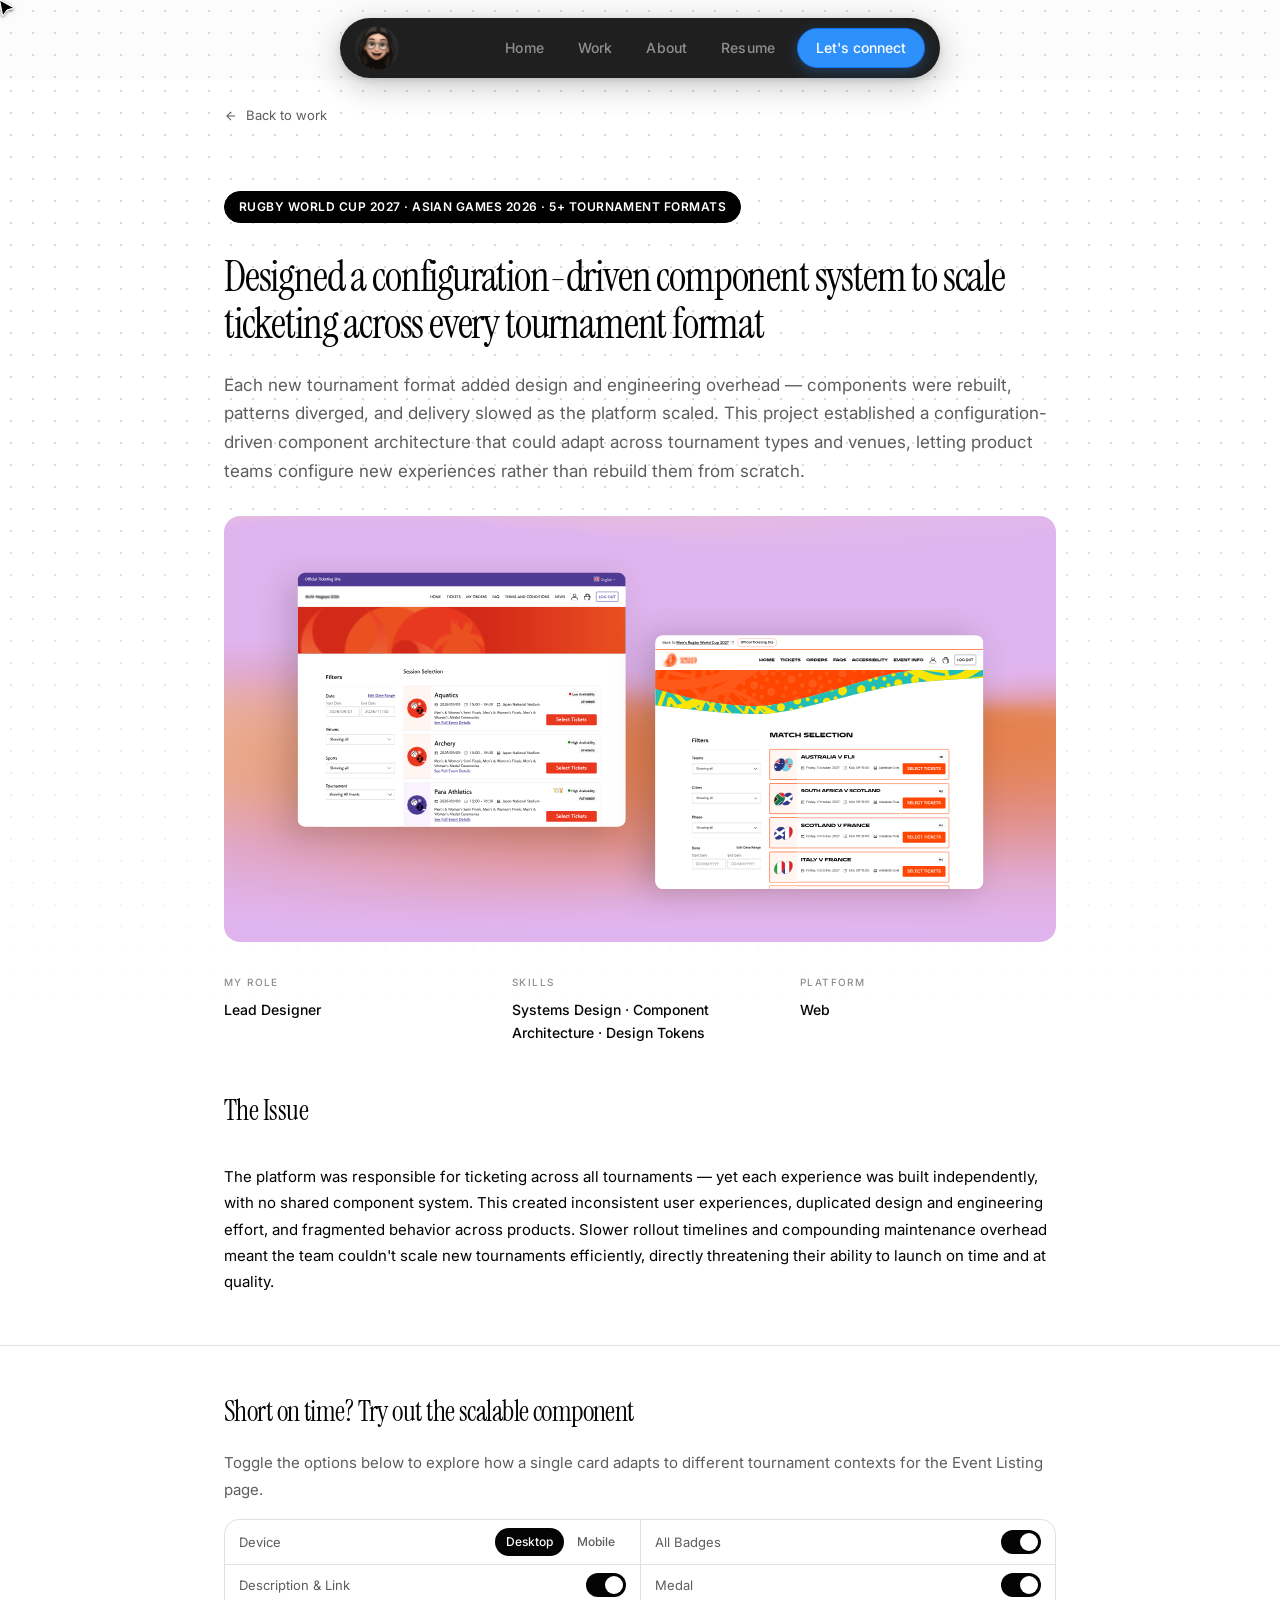
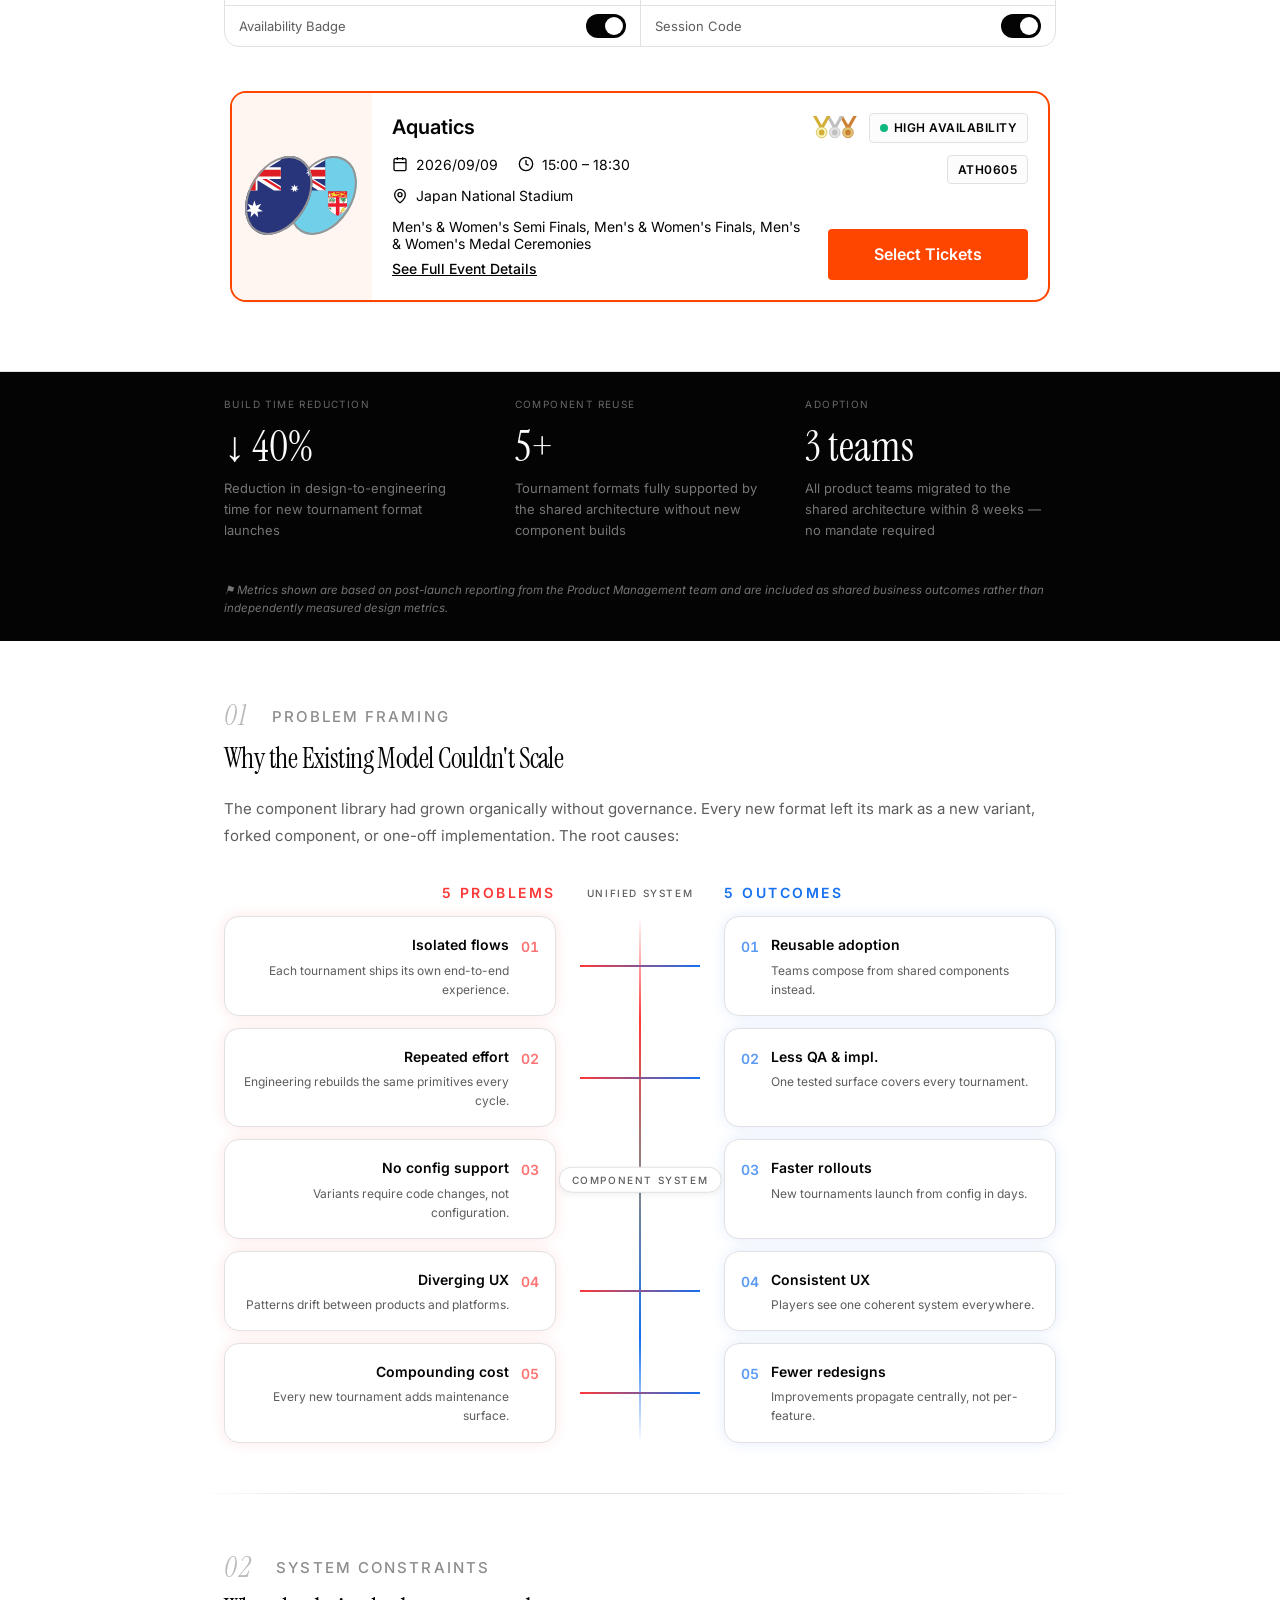
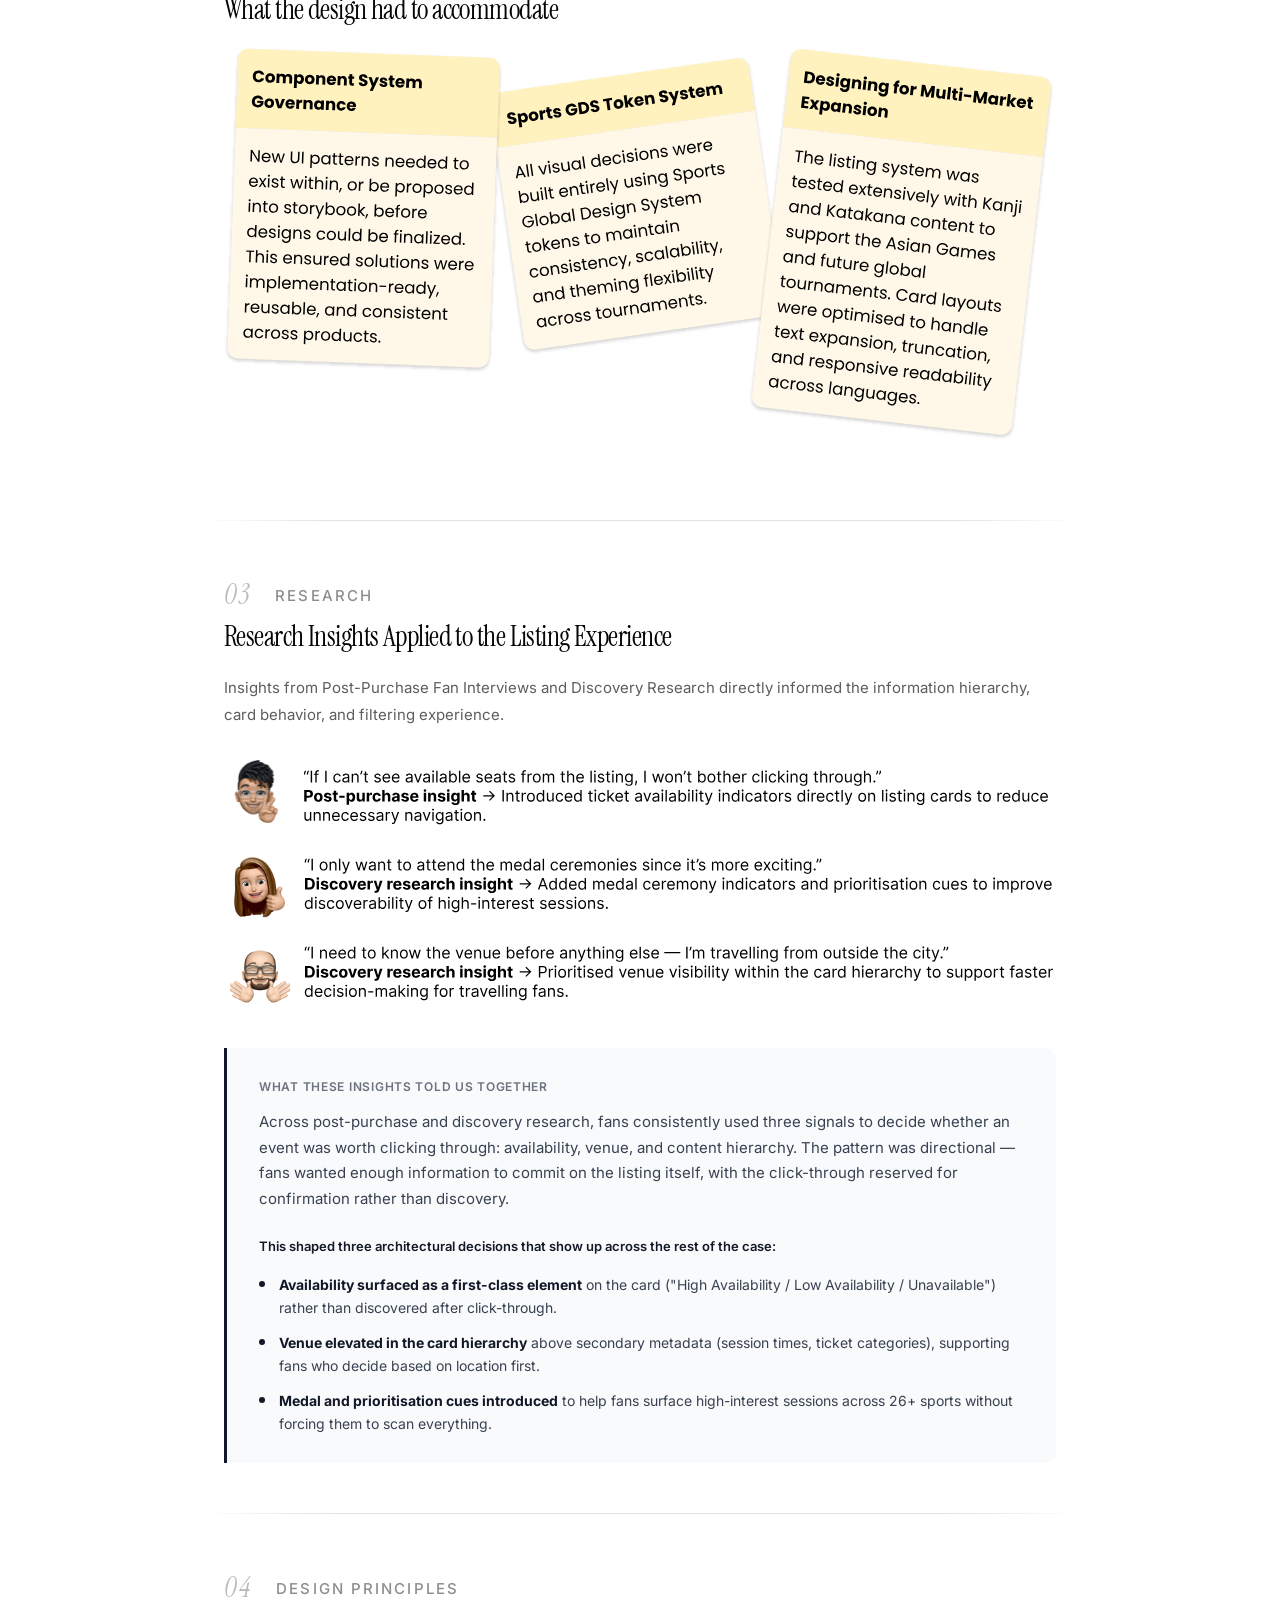
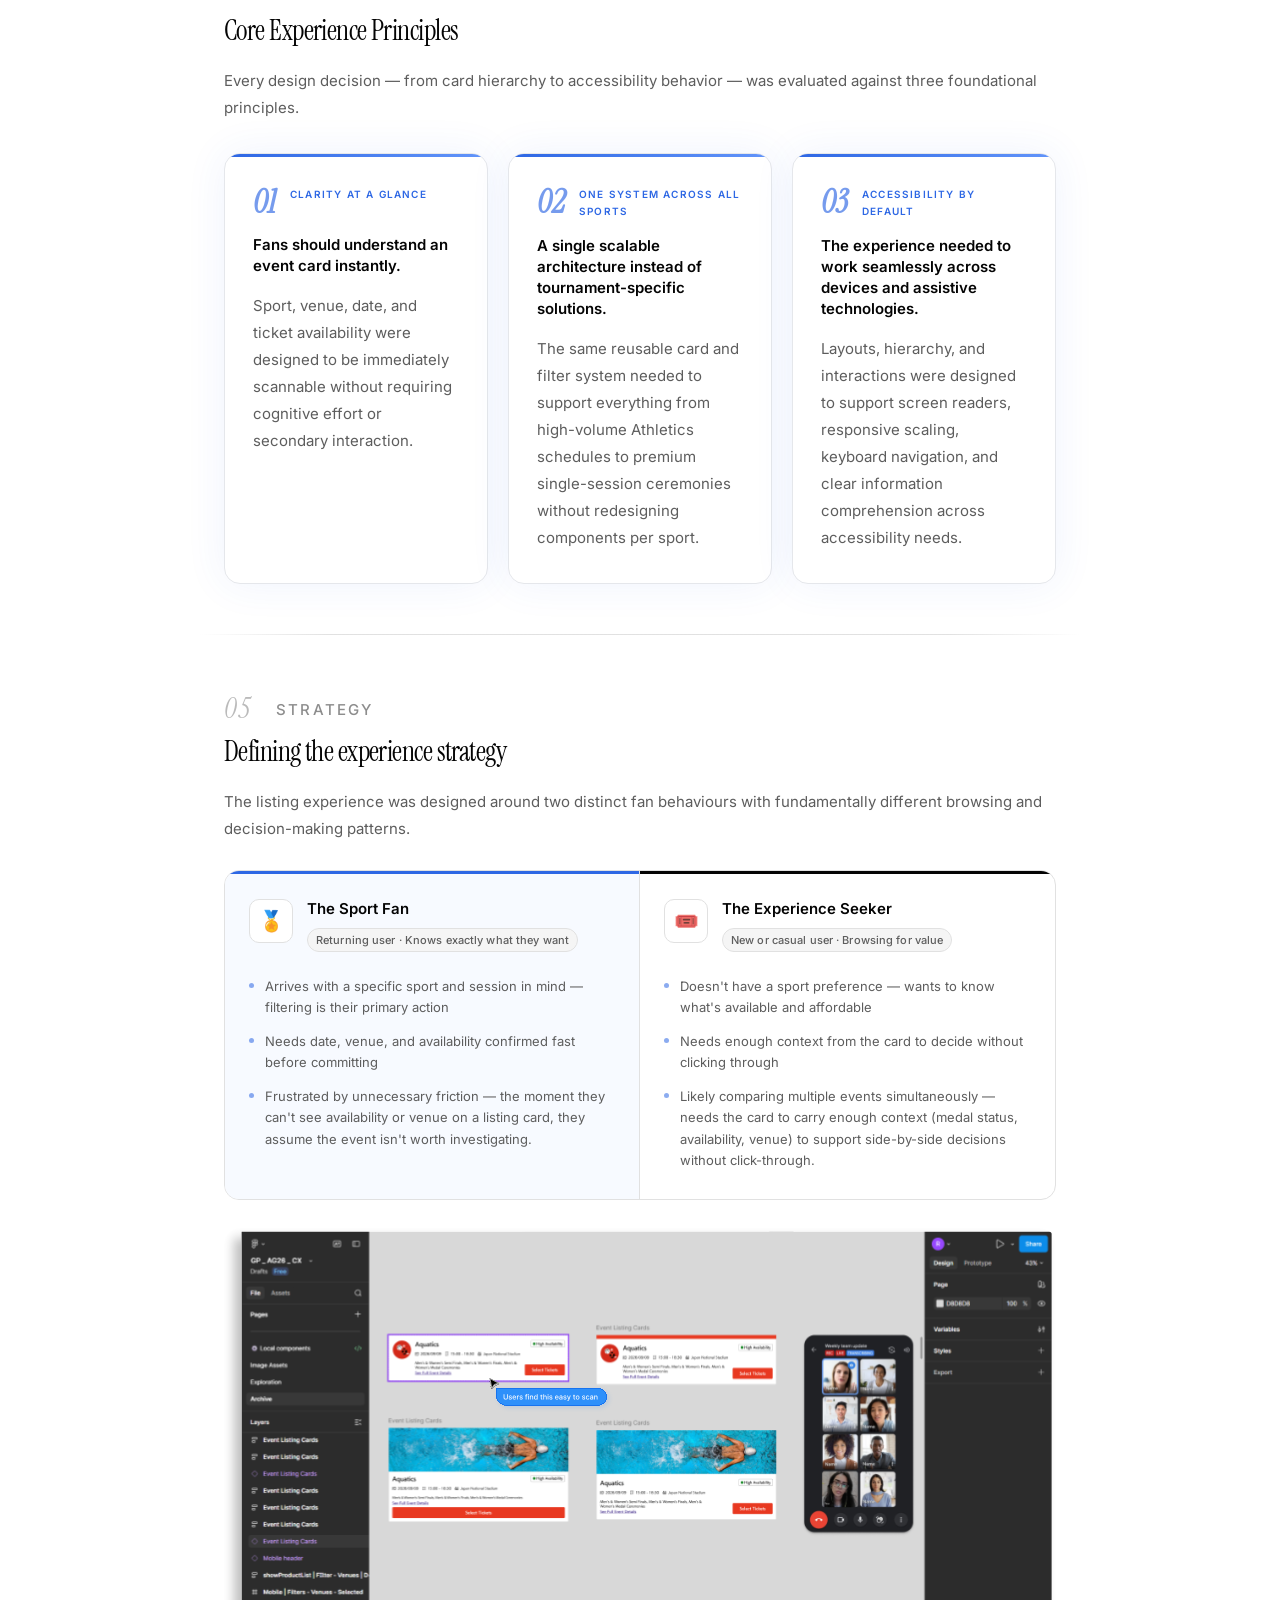
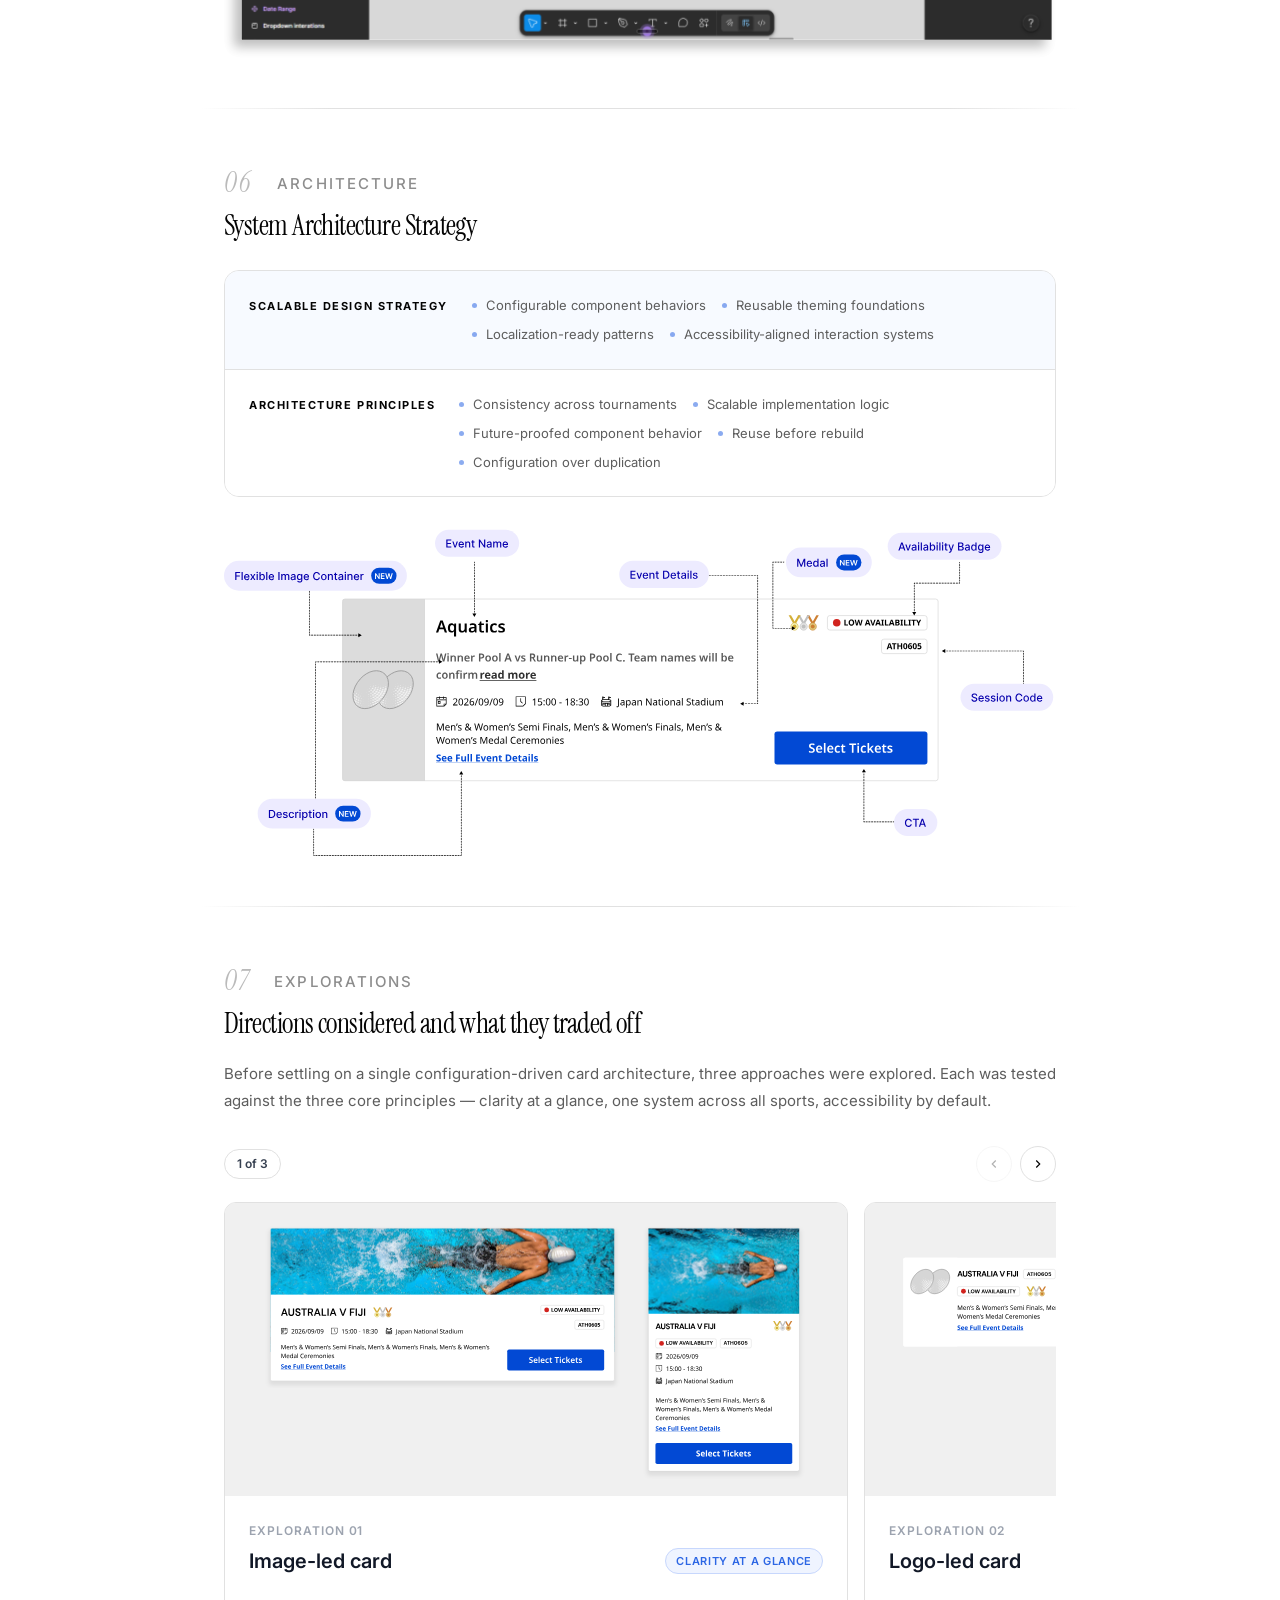
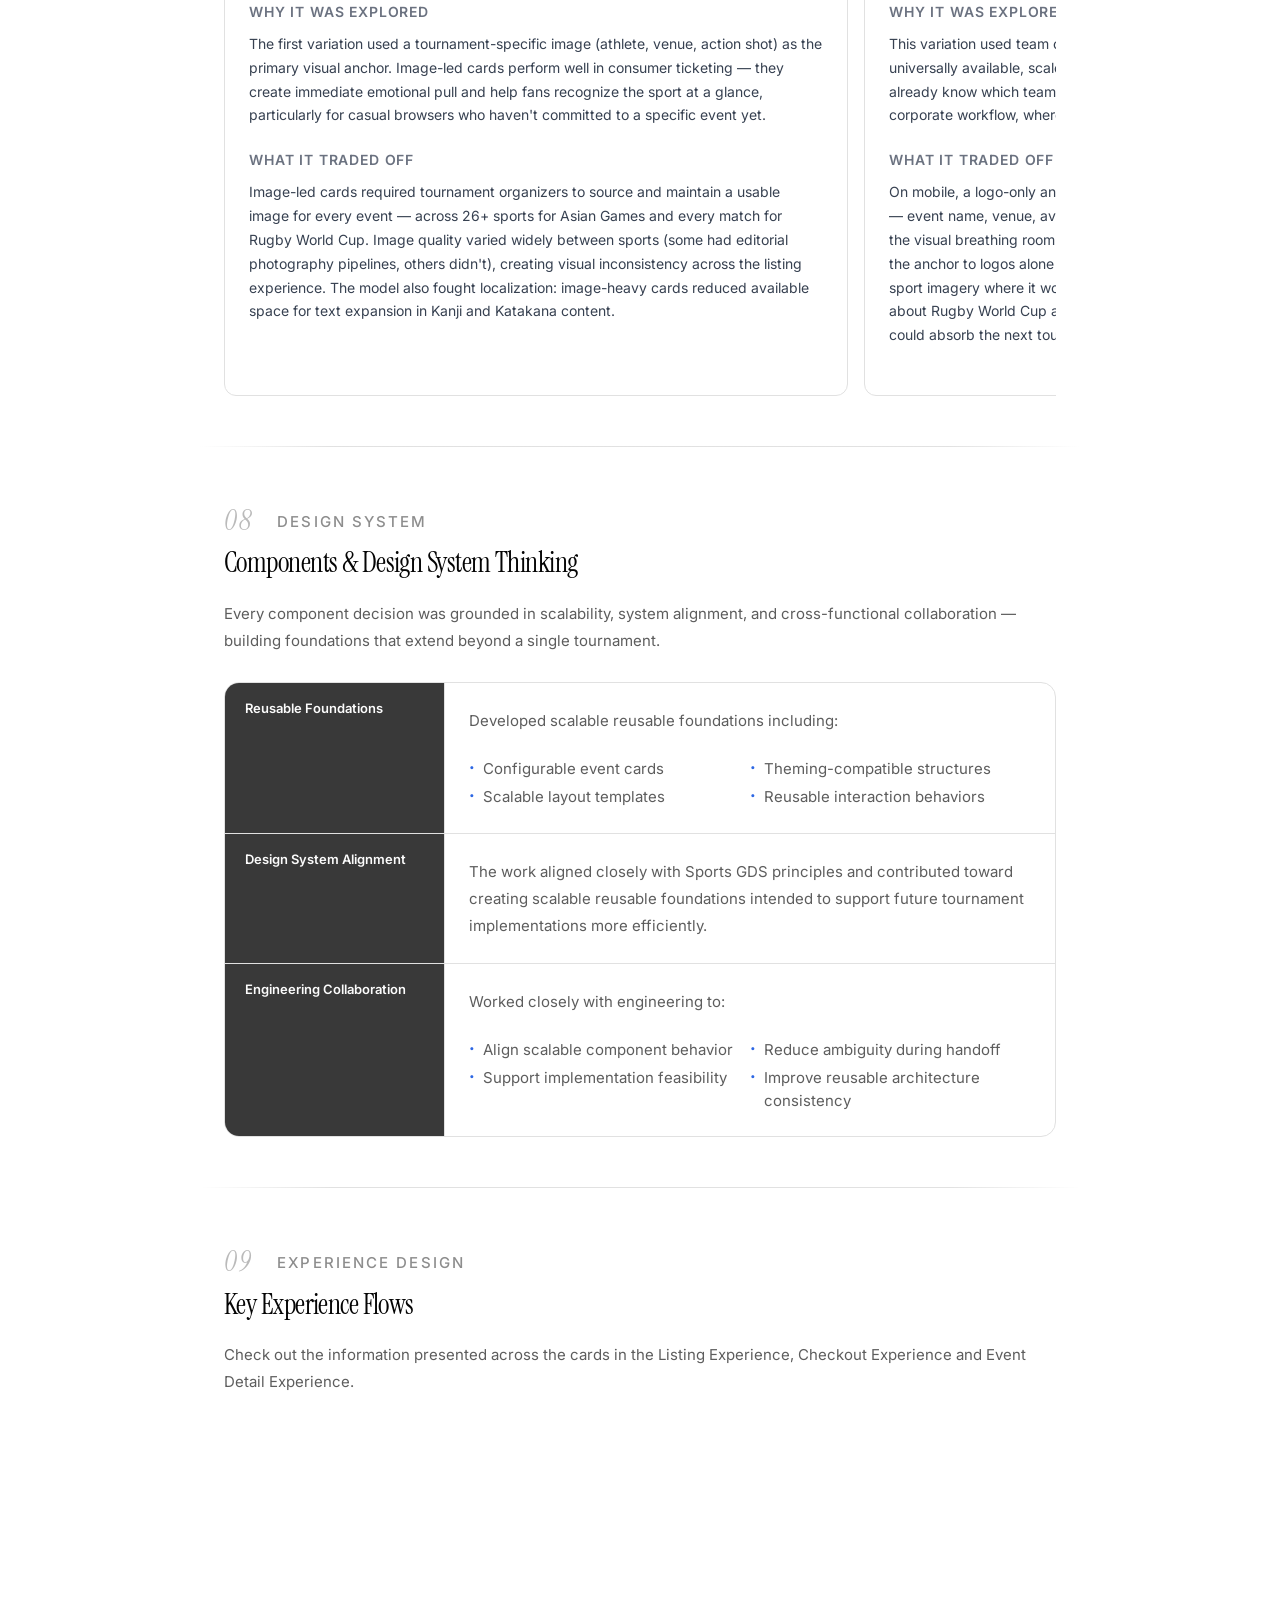
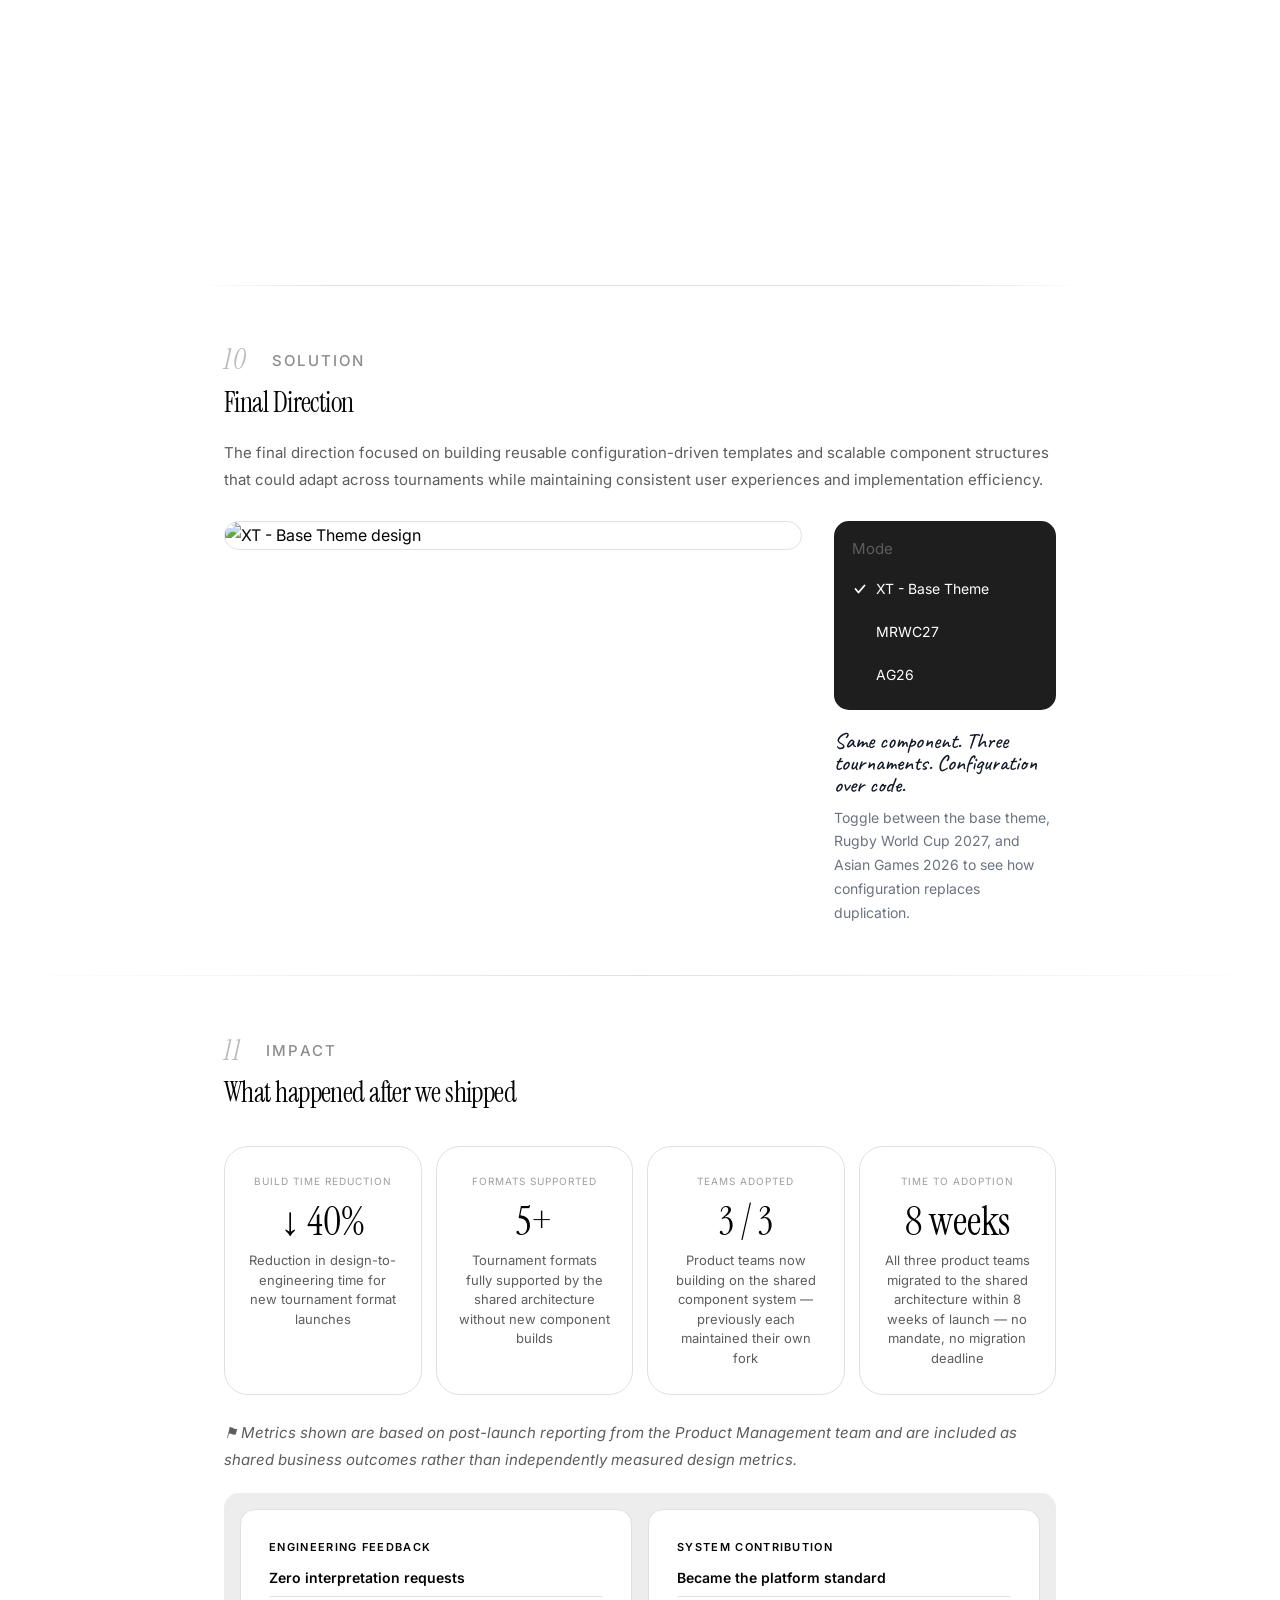
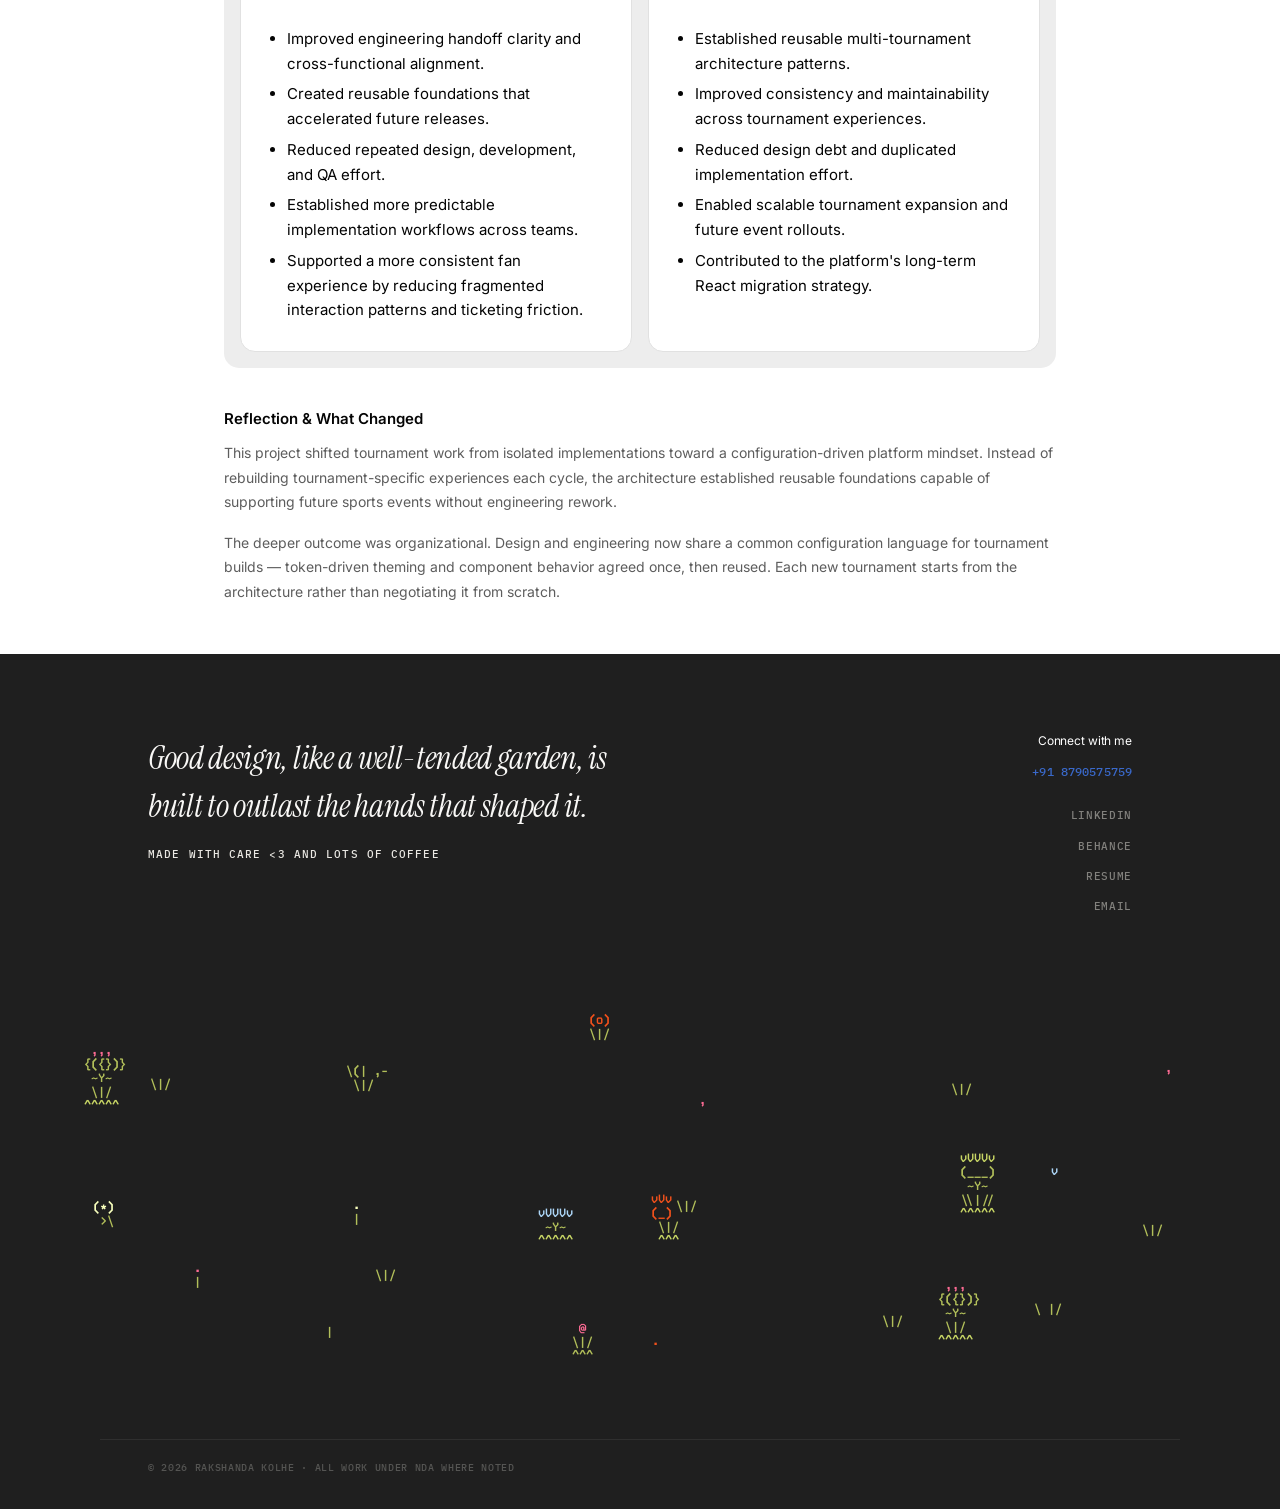
==== commit 75abb5bf: "Update RTSS, multi-tournament, and homepage with content and UI improvements RTSS: added annotated s" ====
--- a/projects/multi-tournament-architecture/index.html
+++ b/projects/multi-tournament-architecture/index.html
@@ -8,7 +8,25 @@
   <meta name="description" content="Building a scalable component architecture that supports multiple concurrent tournament formats — a case study by Rakshanda Kolhe." />
   <link rel="preconnect" href="https://fonts.googleapis.com" />
   <link rel="preconnect" href="https://fonts.gstatic.com" crossorigin />
+  <link rel="stylesheet" href="https://fonts.googleapis.com/css2?family=Caveat&display=swap" />
   <link rel="stylesheet" href="../../css/portfolio.css" />
+  <style>
+    .exp-card { min-width: 75%; border: 1px solid var(--border); border-radius: 12px; overflow: hidden; background: var(--card); }
+    .exp-card-header { display: flex; flex-wrap: wrap; align-items: center; gap: 0 12px; margin-bottom: 25px; }
+    .exp-label { width: 100%; order: 1; font-size: 12px !important; font-weight: 600; letter-spacing: 0.08em; text-transform: uppercase; color: #9ca3af !important; margin: 0 0 6px !important; }
+    .exp-heading { flex: 1; order: 2; font-size: 20px !important; font-weight: 600 !important; color: #111827 !important; margin: 0 !important; line-height: 1.3 !important; }
+    .exp-pill { order: 3; font-size: 11px; font-weight: 600; letter-spacing: 0.06em; text-transform: uppercase; color: #2d67e4; background: #eff4ff; border: 1px solid #c7d7fd; border-radius: 20px; padding: 3px 10px; white-space: nowrap; }
+    .metric-row { grid-template-columns: repeat(4, 1fr) !important; }
+    @media (max-width: 768px) {
+      .exp-card { min-width: 100%; }
+      .exp-card-header { flex-direction: column; align-items: flex-start; margin-bottom: 20px; }
+      .exp-pill { order: 1; margin-bottom: 8px; }
+      .exp-label { order: 2; width: 100%; }
+      .exp-heading { order: 3; }
+      .mode-text-heading, .mode-text-sub { width: 100% !important; }
+      .metric-row { grid-template-columns: repeat(2, 1fr) !important; }
+    }
+  </style>
 </head>
 <body>
 
@@ -58,12 +76,16 @@
       Back to work
     </a>
 
+    <div style="margin: 24px 0 30px 0;">
+      <span style="display: inline-flex; align-items: center; gap: 8px; font-size: 12px; font-weight: 600; color: #ffffff; background: #000000; border: 1px solid #000000; border-radius: 20px; padding: 5px 14px; letter-spacing: 0.04em; text-transform: uppercase;">Rugby World Cup 2027 · Asian Games 2026 · 5+ tournament formats</span>
+    </div>
+
     <h1 class="cs-hero-title">
-      Built Scalable Multi-Tournament Component Architecture
+      Designed a configuration-driven component system to scale ticketing across every tournament format
     </h1>
 
     <p class="cs-hero-desc">
-      Every new tournament format introduced additional design and engineering overhead. Components were recreated, patterns diverged, and delivery slowed as the platform scaled. This project established a flexible component architecture that could accommodate structural differences across tournament types, enabling teams to configure experiences rather than rebuild them.
+      Each new tournament format added design and engineering overhead — components were rebuilt, patterns diverged, and delivery slowed as the platform scaled. This project established a configuration-driven component architecture that could adapt across tournament types and venues, letting product teams configure new experiences rather than rebuild them from scratch.
     </p>
 
     <img src="../../assets/hero-image.svg" alt="Hero image" style="width:100%;height:auto;display:block;margin-bottom:32px;" />
@@ -92,7 +114,7 @@
 <div style="background: #ffffff;">
 <section class="cs-section">
   <div class="issue-callout">
-    <h2>The Issue</h2>
+    <h2 style="margin-bottom: 20px;">The Issue</h2>
     <p>The platform was responsible for ticketing across all tournaments — yet each experience was built independently, with no shared component system. This created inconsistent user experiences, duplicated design and engineering effort, and fragmented behavior across products. Slower rollout timelines and compounding maintenance overhead meant the team couldn't scale new tournaments efficiently, directly threatening their ability to launch on time and at quality.</p>
   </div>
 </section>
@@ -101,7 +123,7 @@
      03 · TRY OUT THE SCALABLE COMPONENT
 ══════════════════════════════════════ -->
 <section class="cs-section cs-section--full-stroke">
-  <h2>Short on time? Try out the scalable component</h2>
+  <h2 style="margin-bottom: 20px;">Short on time? Try out the scalable component</h2>
 
   <p>Toggle the options below to explore how a single card adapts to different tournament contexts for the Event Listing page.</p>
 
@@ -175,7 +197,7 @@
 ══════════════════════════════════════ -->
 <section class="cs-section">
   <p class="section-label"><span class="num">01</span> Problem Framing</p>
-  <h2>Why the Existing Model Couldn't Scale</h2>
+  <h2 style="margin-bottom: 20px;">Why the Existing Model Couldn't Scale</h2>
 
   <p>The component library had grown organically without governance. Every new format left its mark as a new variant, forked component, or one-off implementation. The root causes:</p>
 
@@ -267,10 +289,10 @@
      05 · CONSTRAINTS THAT SHAPED THE DESIGN
 ══════════════════════════════════════ -->
 <section class="cs-section">
-  <p class="section-label"><span class="num">02</span> User Needs</p>
-  <h2>Jobs to be done</h2>
-
-  <img src="../../assets/jobs-sticker.svg" alt="Jobs to be done sticker" style="width:100%;height:auto;display:block;margin-bottom:28px;" />
+  <p class="section-label"><span class="num">02</span> System Constraints</p>
+  <h2 style="margin-bottom: 20px;">What the design had to accommodate</h2>
+
+  <img src="../../assets/what-the-design-had-to-accommodate.svg" alt="What the design had to accommodate" style="width:100%;height:auto;display:block;margin-bottom:28px;" />
 
 </section>
 
@@ -279,7 +301,7 @@
 ══════════════════════════════════════ -->
 <section class="cs-section">
   <p class="section-label"><span class="num">03</span> Research</p>
-  <h2>Research Insights Applied to the Listing Experience</h2>
+  <h2 style="margin-bottom: 20px;">Research Insights Applied to the Listing Experience</h2>
 
   <p>Insights from Post-Purchase Fan Interviews and Discovery Research directly informed the information hierarchy, card behavior, and filtering experience.</p>
 
@@ -288,6 +310,27 @@
     <img src="../../assets/testimonial-3.svg" alt="Testimonial insight 2" class="testimonial-img" />
     <img src="../../assets/testimonial-1.svg" alt="Testimonial insight 3" class="testimonial-img" />
   </div>
+
+  <!-- Synthesis block -->
+  <div style="margin-top: 40px; padding: 28px 32px; background: #f9fafb; border-left: 3px solid #111827; border-radius: 0 12px 12px 0;">
+    <p style="font-size: 12px; font-weight: 600; letter-spacing: 0.06em; text-transform: uppercase; color: #6b7280; margin: 0 0 12px;">What these insights told us together</p>
+    <p style="font-size: 15px; color: #374151; line-height: 1.7; margin: 0 0 24px;">Across post-purchase and discovery research, fans consistently used three signals to decide whether an event was worth clicking through: availability, venue, and content hierarchy. The pattern was directional — fans wanted enough information to commit on the listing itself, with the click-through reserved for confirmation rather than discovery.</p>
+    <p style="font-size: 13px; font-weight: 600; color: #111827; margin: 0 0 14px;">This shaped three architectural decisions that show up across the rest of the case:</p>
+    <div style="display: flex; flex-direction: column; gap: 12px;">
+      <div style="display: flex; gap: 14px; align-items: flex-start;">
+        <span style="flex-shrink: 0; width: 6px; height: 6px; background: #111827; border-radius: 50%; margin-top: 8px;"></span>
+        <p style="font-size: 14px; color: #374151; line-height: 1.65; margin: 0;"><strong style="color: #111827;">Availability surfaced as a first-class element</strong> on the card ("High Availability / Low Availability / Unavailable") rather than discovered after click-through.</p>
+      </div>
+      <div style="display: flex; gap: 14px; align-items: flex-start;">
+        <span style="flex-shrink: 0; width: 6px; height: 6px; background: #111827; border-radius: 50%; margin-top: 8px;"></span>
+        <p style="font-size: 14px; color: #374151; line-height: 1.65; margin: 0;"><strong style="color: #111827;">Venue elevated in the card hierarchy</strong> above secondary metadata (session times, ticket categories), supporting fans who decide based on location first.</p>
+      </div>
+      <div style="display: flex; gap: 14px; align-items: flex-start;">
+        <span style="flex-shrink: 0; width: 6px; height: 6px; background: #111827; border-radius: 50%; margin-top: 8px;"></span>
+        <p style="font-size: 14px; color: #374151; line-height: 1.65; margin: 0;"><strong style="color: #111827;">Medal and prioritisation cues introduced</strong> to help fans surface high-interest sessions across 26+ sports without forcing them to scan everything.</p>
+      </div>
+    </div>
+  </div>
 </section>
 
 <!-- ══════════════════════════════════════
@@ -295,7 +338,7 @@
 ══════════════════════════════════════ -->
 <section class="cs-section">
   <p class="section-label"><span class="num">04</span> Design Principles</p>
-  <h2>Core Experience Principles</h2>
+  <h2 style="margin-bottom: 20px;">Core Experience Principles</h2>
 
   <p>Every design decision — from card hierarchy to accessibility behavior — was evaluated against three foundational principles.</p>
 
@@ -338,7 +381,7 @@
 ══════════════════════════════════════ -->
 <section class="cs-section">
   <p class="section-label"><span class="num">05</span> Strategy</p>
-  <h2>Defining the experience strategy</h2>
+  <h2 style="margin-bottom: 20px;">Defining the experience strategy</h2>
 
   <p>The listing experience was designed around two distinct fan behaviours with fundamentally different browsing and decision-making patterns.</p>
 
@@ -354,7 +397,7 @@
       <ul class="fan-list">
         <li>Arrives with a specific sport and session in mind — filtering is their primary action</li>
         <li>Needs date, venue, and availability confirmed fast before committing</li>
-        <li>Frustrated by unnecessary friction</li>
+        <li>Frustrated by unnecessary friction — the moment they can't see availability or venue on a listing card, they assume the event isn't worth investigating.</li>
       </ul>
     </div>
     <div class="fan-col">
@@ -368,7 +411,7 @@
       <ul class="fan-list">
         <li>Doesn't have a sport preference — wants to know what's available and affordable</li>
         <li>Needs enough context from the card to decide without clicking through</li>
-        <li>Likely comparing multiple events simultaneously across the listing</li>
+        <li>Likely comparing multiple events simultaneously — needs the card to carry enough context (medal status, availability, venue) to support side-by-side decisions without click-through.</li>
       </ul>
     </div>
   </div>
@@ -381,7 +424,7 @@
 ══════════════════════════════════════ -->
 <section class="cs-section">
   <p class="section-label"><span class="num">06</span> Architecture</p>
-  <h2>System Architecture Strategy</h2>
+  <h2 style="margin-bottom: 20px;">System Architecture Strategy</h2>
 
   <div class="arch-grid">
 
@@ -419,11 +462,106 @@
 </section>
 
 <!-- ══════════════════════════════════════
-     10 · COMPONENTS AND DESIGN SYSTEM THINKING
-══════════════════════════════════════ -->
-<section class="cs-section">
-  <p class="section-label"><span class="num">07</span> Design System</p>
-  <h2>Components &amp; Design System Thinking</h2>
+     07 · DIRECTIONS CONSIDERED
+══════════════════════════════════════ -->
+<section class="cs-section">
+  <p class="section-label"><span class="num">07</span> Explorations</p>
+  <h2 style="margin-bottom: 20px;">Directions considered and what they traded off</h2>
+  <p>Before settling on a single configuration-driven card architecture, three approaches were explored. Each was tested against the three core principles — clarity at a glance, one system across all sports, accessibility by default.</p>
+
+  <!-- Carousel -->
+  <div style="margin-top: 32px;">
+
+    <!-- Arrow nav -->
+    <div style="display: flex; align-items: center; justify-content: space-between; margin-bottom: 20px;">
+      <span style="font-size: 12px; font-weight: 600; color: #374151; border: 1px solid var(--border); border-radius: 20px; padding: 4px 12px;"><span id="exp-current">1</span> of 3</span>
+      <div style="display: flex; gap: 8px;">
+        <button id="exp-prev" onclick="expCarousel(-1)" style="width: 36px; height: 36px; border-radius: 50%; border: 1px solid var(--border); background: var(--card); cursor: pointer; display: flex; align-items: center; justify-content: center;" aria-label="Previous exploration">
+          <svg width="14" height="14" fill="none" stroke="currentColor" stroke-width="2" viewBox="0 0 24 24"><path d="M15 18l-6-6 6-6"/></svg>
+        </button>
+        <button id="exp-next" onclick="expCarousel(1)" style="width: 36px; height: 36px; border-radius: 50%; border: 1px solid var(--border); background: var(--card); cursor: pointer; display: flex; align-items: center; justify-content: center;" aria-label="Next exploration">
+          <svg width="14" height="14" fill="none" stroke="currentColor" stroke-width="2" viewBox="0 0 24 24"><path d="M9 18l6-6-6-6"/></svg>
+        </button>
+      </div>
+    </div>
+
+    <!-- Cards -->
+    <div style="position: relative; overflow: hidden;">
+      <div id="exp-track" style="display: flex; gap: 16px; transition: transform 0.35s ease;">
+
+        <!-- Exploration 1 -->
+        <div class="exp-card">
+          <img src="assets/exploration-1.svg" alt="Exploration 1" style="width: 100%; height: auto; display: block;" />
+          <div style="padding: 24px;">
+            <div class="exp-card-header">
+              <span class="exp-pill">Clarity at a glance</span>
+              <p class="exp-label">Exploration 01</p>
+              <p class="exp-heading">Image-led card</p>
+            </div>
+            <p style="font-size: 14px; font-weight: 600; letter-spacing: 0.06em; text-transform: uppercase; color: #6b7280; margin: 0 0 8px;">Why it was explored</p>
+            <p style="font-size: 14px; color: #374151; line-height: 1.7; margin: 0 0 20px;">The first variation used a tournament-specific image (athlete, venue, action shot) as the primary visual anchor. Image-led cards perform well in consumer ticketing — they create immediate emotional pull and help fans recognize the sport at a glance, particularly for casual browsers who haven't committed to a specific event yet.</p>
+            <p style="font-size: 14px; font-weight: 600; letter-spacing: 0.06em; text-transform: uppercase; color: #6b7280; margin: 0 0 8px;">What it traded off</p>
+            <p style="font-size: 14px; color: #374151; line-height: 1.7; margin: 0;">Image-led cards required tournament organizers to source and maintain a usable image for every event — across 26+ sports for Asian Games and every match for Rugby World Cup. Image quality varied widely between sports (some had editorial photography pipelines, others didn't), creating visual inconsistency across the listing experience. The model also fought localization: image-heavy cards reduced available space for text expansion in Kanji and Katakana content.</p>
+          </div>
+        </div>
+
+        <!-- Exploration 2 -->
+        <div class="exp-card">
+          <img src="assets/exploration-2.svg" alt="Exploration 2" style="width: 100%; height: auto; display: block;" />
+          <div style="padding: 24px;">
+            <div class="exp-card-header">
+              <span class="exp-pill">One system across all sports</span>
+              <p class="exp-label">Exploration 02</p>
+              <p class="exp-heading">Logo-led card</p>
+            </div>
+            <p style="font-size: 14px; font-weight: 600; letter-spacing: 0.06em; text-transform: uppercase; color: #6b7280; margin: 0 0 8px;">Why it was explored</p>
+            <p style="font-size: 14px; color: #374151; line-height: 1.7; margin: 0 0 20px;">This variation used team or tournament logos as the primary anchor. Logos are universally available, scale predictably, and create instant recognition for fans who already know which teams or events they're following — particularly useful for the corporate workflow, where buyers identify events by team rather than by sport.</p>
+            <p style="font-size: 14px; font-weight: 600; letter-spacing: 0.06em; text-transform: uppercase; color: #6b7280; margin: 0 0 8px;">What it traded off</p>
+            <p style="font-size: 14px; color: #374151; line-height: 1.7; margin: 0;">On mobile, a logo-only anchor compressed the rest of the card's information hierarchy — event name, venue, availability, and CTA had to compete for vertical space without the visual breathing room that a wider image gave the layout. More importantly, locking the anchor to logos alone removed the option for future tournaments to use editorial or sport imagery where it would serve the experience better. The decision wasn't just about Rugby World Cup and Asian Games — it was about whether the architecture could absorb the next tournament's brand direction without a redesign.</p>
+          </div>
+        </div>
+
+        <!-- Exploration 3 -->
+        <div class="exp-card">
+          <img src="assets/exploration-3.svg" alt="Exploration 3" style="width: 100%; height: auto; display: block;" />
+          <div style="padding: 24px;">
+            <div class="exp-card-header">
+              <span class="exp-pill">One system across all sports</span>
+              <p class="exp-label">Exploration 03</p>
+              <p class="exp-heading">Tournament-specific cards</p>
+            </div>
+            <p style="font-size: 14px; font-weight: 600; letter-spacing: 0.06em; text-transform: uppercase; color: #6b7280; margin: 0 0 8px;">Why it was explored</p>
+            <p style="font-size: 14px; color: #374151; line-height: 1.7; margin: 0 0 20px;">This direction gave each tournament its own card variant — distinct imagery rules, layout adjustments, and visual treatment tuned to that sport's identity. It matched how the existing system had grown organically: each tournament had been handled individually, and this approach made that pattern intentional and branded rather than incidental. It also gave tournament operators full autonomy over how their events were presented on the platform.</p>
+            <p style="font-size: 14px; font-weight: 600; letter-spacing: 0.06em; text-transform: uppercase; color: #6b7280; margin: 0 0 8px;">What it traded off</p>
+            <p style="font-size: 14px; color: #374151; line-height: 1.7; margin: 0;">It preserved exactly the scaling problem the project was commissioned to solve. Every new tournament would require its own design pass, its own component variants, and its own maintenance path. The system would grow in surface area with each event added — which was untenable at the pace CTP was onboarding new tournaments. It was ruled out not because it produced poor experiences, but because it couldn't deliver a consistent one at scale without proportionally growing the team.</p>
+          </div>
+        </div>
+
+      </div>
+    </div>
+  </div>
+
+  <script>
+    var expIndex = 0;
+    function expCarousel(dir) {
+      expIndex = Math.max(0, Math.min(2, expIndex + dir));
+      var card = document.getElementById('exp-track').children[0];
+      var slideAmount = expIndex * (card.offsetWidth + 16);
+      document.getElementById('exp-track').style.transform = 'translateX(-' + slideAmount + 'px)';
+      document.getElementById('exp-current').textContent = expIndex + 1;
+      document.getElementById('exp-prev').style.opacity = expIndex === 0 ? '0.3' : '1';
+      document.getElementById('exp-next').style.opacity = expIndex === 2 ? '0.3' : '1';
+    }
+    expCarousel(0);
+  </script>
+</section>
+
+<!-- ══════════════════════════════════════
+     11 · COMPONENTS AND DESIGN SYSTEM THINKING
+══════════════════════════════════════ -->
+<section class="cs-section">
+  <p class="section-label"><span class="num">08</span> Design System</p>
+  <h2 style="margin-bottom: 20px;">Components &amp; Design System Thinking</h2>
 
   <p>Every component decision was grounded in scalability, system alignment, and cross-functional collaboration — building foundations that extend beyond a single tournament.</p>
 
@@ -479,8 +617,8 @@
      11 · KEY EXPERIENCE FLOWS
 ══════════════════════════════════════ -->
 <section class="cs-section">
-  <p class="section-label"><span class="num">08</span> Experience Design</p>
-  <h2>Key Experience Flows</h2>
+  <p class="section-label"><span class="num">09</span> Experience Design</p>
+  <h2 style="margin-bottom: 20px;">Key Experience Flows</h2>
 
   <p>Check out the information presented across the cards in the Listing Experience, Checkout Experience and Event Detail Experience.</p>
 
@@ -492,8 +630,8 @@
      12 · FINAL DIRECTION
 ══════════════════════════════════════ -->
 <section class="cs-section">
-  <p class="section-label"><span class="num">09</span> Solution</p>
-  <h2>Final Direction</h2>
+  <p class="section-label"><span class="num">10</span> Solution</p>
+  <h2 style="margin-bottom: 20px;">Final Direction</h2>
 
   <p>The final direction focused on building reusable configuration-driven templates and scalable component structures that could adapt across tournaments while maintaining consistent user experiences and implementation efficiency.</p>
 
@@ -525,19 +663,22 @@
           </li>
         </ul>
       </div>
-      <img src="../../assets/mode-message.png" alt="Explore different modes to see how event cards change across tournaments" class="mode-message-img" style="margin-top:10px;width:100%;height:auto;display:block;" />
-    </div>
-  </div>
-
-  <p class="final-dir-quote">"Sometimes, the most meaningful design happens when you go beyond what's asked — and build what's truly needed."</p>
-</section>
+      <p class="mode-text-heading" style="font-family: 'Caveat', cursive; font-size: 22px; font-weight: 500; color: #111827; line-height: 1; margin: 20px 0 10px; width: 222px;">Same component. Three tournaments. Configuration over code.</p>
+      <p class="mode-text-sub" style="font-family: 'Inter', sans-serif; font-size: 14px; color: #6b7280; line-height: 1.7; margin: 0; width: 222px;">Toggle between the base theme, Rugby World Cup 2027, and Asian Games 2026 to see how configuration replaces duplication.</p>
+    </div>
+  </div>
+
+
+</section>
+
+<div style="height: 1px; background: linear-gradient(to right, transparent, var(--border), transparent); margin: 0 auto; width: 100%;"></div>
 
 <!-- ══════════════════════════════════════
      13 · OUTCOME AND IMPACT
 ══════════════════════════════════════ -->
 <section class="cs-section cs-section--no-stroke">
-  <p class="section-label"><span class="num">10</span> Impact</p>
-  <h2>What happened after we shipped</h2>
+  <p class="section-label"><span class="num">11</span> Impact</p>
+  <h2 style="margin-bottom: 20px;">What happened after we shipped</h2>
 
   <div class="metric-row">
     <div class="metric-card">
@@ -554,6 +695,11 @@
       <label>Teams adopted</label>
       <div class="metric-num">3 / 3</div>
       <p>Product teams now building on the shared component system — previously each maintained their own fork</p>
+    </div>
+    <div class="metric-card">
+      <label>Time to adoption</label>
+      <div class="metric-num">8 weeks</div>
+      <p>All three product teams migrated to the shared architecture within 8 weeks of launch — no mandate, no migration deadline</p>
     </div>
   </div>
   <p class="outcome-note" style="margin-top: 24px; color: var(--muted-fg);">⚑ Metrics shown are based on post-launch reporting from the Product Management team and are included as shared business outcomes rather than independently measured design metrics.</p>
@@ -589,8 +735,8 @@
 
   <div class="cs12-reflection">
     <h3>Reflection &amp; What Changed</h3>
-    <p>This project shifted tournament experiences from isolated implementations toward a scalable platform mindset. Instead of repeatedly rebuilding tournament-specific experiences, the work established reusable foundations capable of supporting future sports events more efficiently and consistently.</p>
-    <p>The project also strengthened cross-functional collaboration between design and engineering by introducing more scalable workflows, reusable component thinking, and structured implementation alignment.</p>
+    <p>This project shifted tournament work from isolated implementations toward a configuration-driven platform mindset. Instead of rebuilding tournament-specific experiences each cycle, the architecture established reusable foundations capable of supporting future sports events without engineering rework.</p>
+    <p>The deeper outcome was organizational. Design and engineering now share a common configuration language for tournament builds — token-driven theming and component behavior agreed once, then reused. Each new tournament starts from the architecture rather than negotiating it from scratch.</p>
   </div>
 </section>
 
--- a/css/portfolio.css
+++ b/css/portfolio.css
@@ -1328,14 +1328,14 @@
   letter-spacing: -0.028em;
   color: var(--fg);
   margin-bottom: 24px;
-  max-width: 640px;
+  max-width: 1040px;
 }
 .cs-hero-desc {
   font-size: 17px;
   line-height: 1.7;
   color: var(--muted-fg);
   max-width: 100%;
-  margin-bottom: 40px;
+  margin-bottom: 30px;
 }
 .cs-meta-row {
   display: grid;
@@ -1766,7 +1766,7 @@
 .outcome-note {
   grid-column: 1 / -1;
   font-size: 11.5px;
-  color: rgba(255,255,255,0.22);
+  color: #757575;
   border-top: none;
   line-height: 1.6;
   font-style: italic;
@@ -3015,6 +3015,12 @@
 .ec-card.mobile .ec-meta { flex-direction: column; gap: 0.5rem; }
 .ec-card.mobile .ec-cta { margin-top: 0; }
 .hidden { display: none !important; }
+.hide-mobile { display: block; }
+.hide-desktop { display: none; }
+@media (max-width: 768px) {
+  .hide-mobile { display: none !important; }
+  .hide-desktop { display: block !important; }
+}
 
 @media (max-width: 480px) {
   .hero-title { font-size: 2rem; }
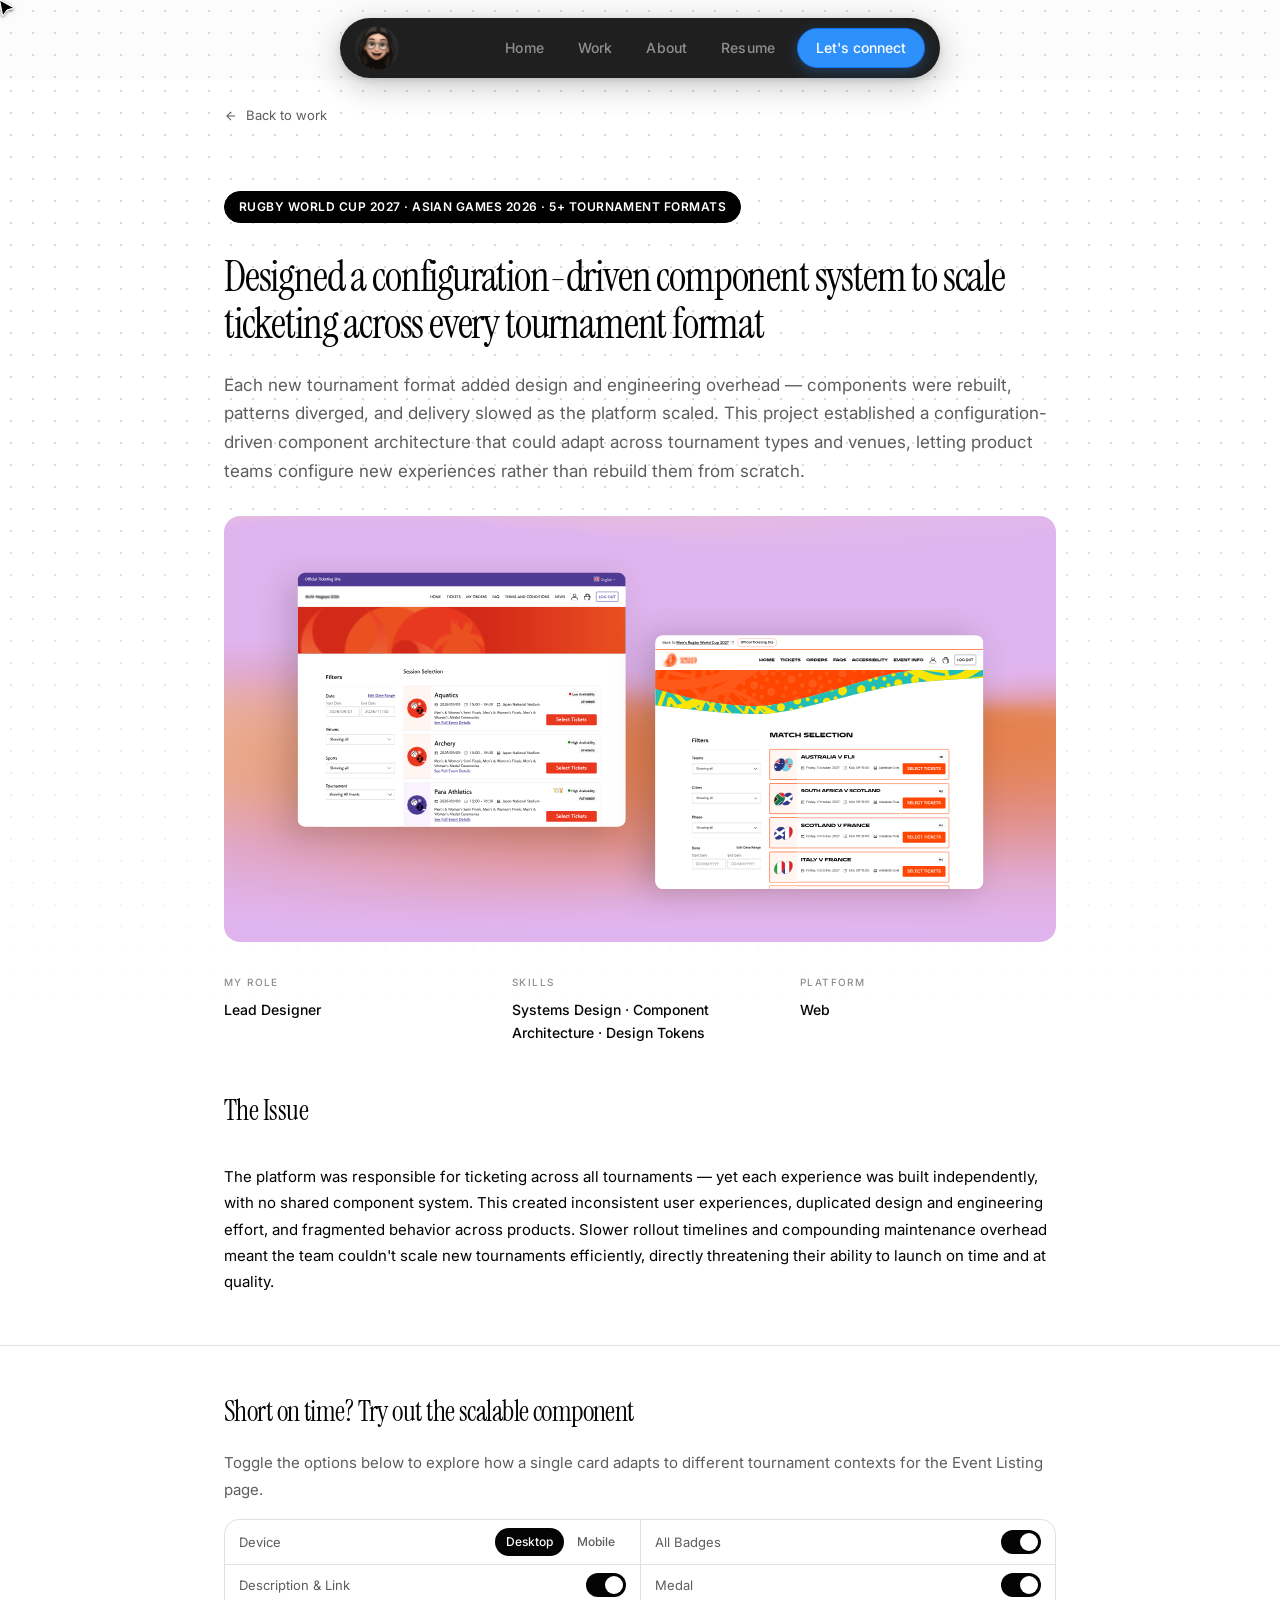
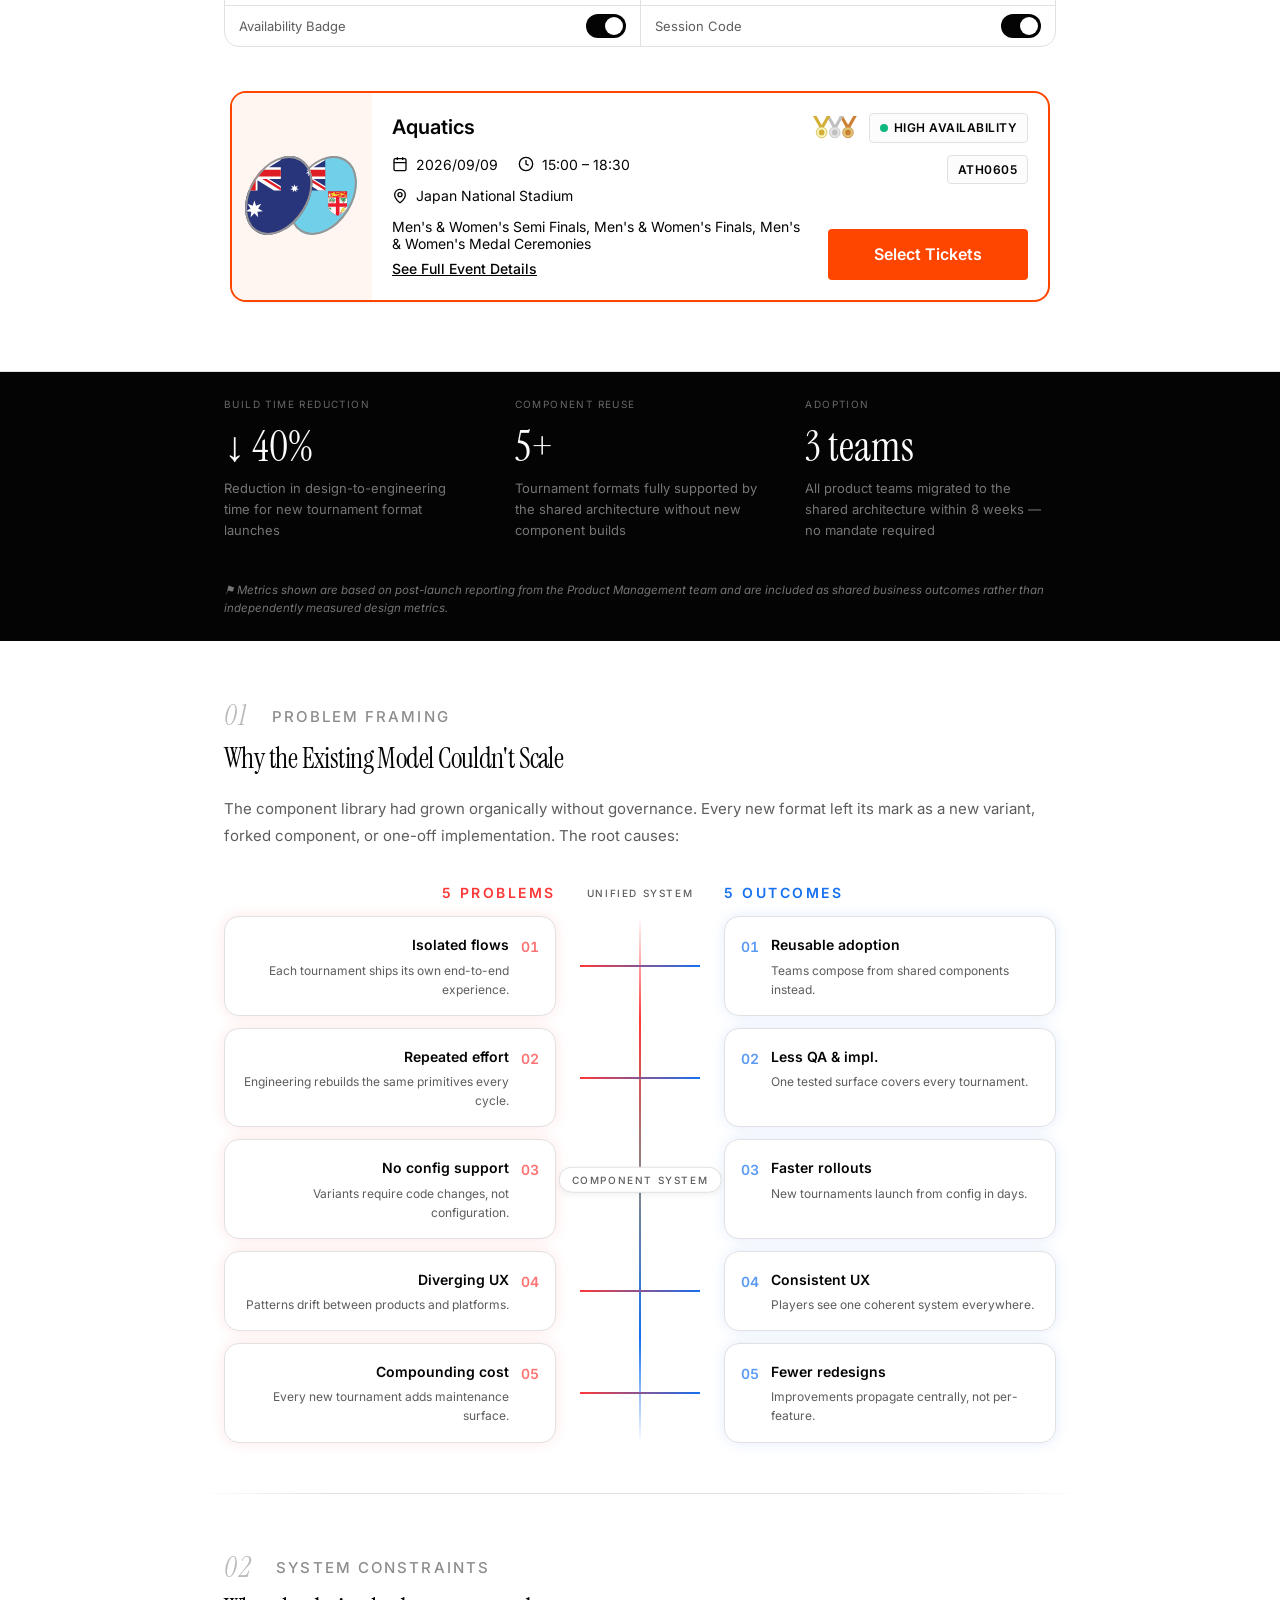
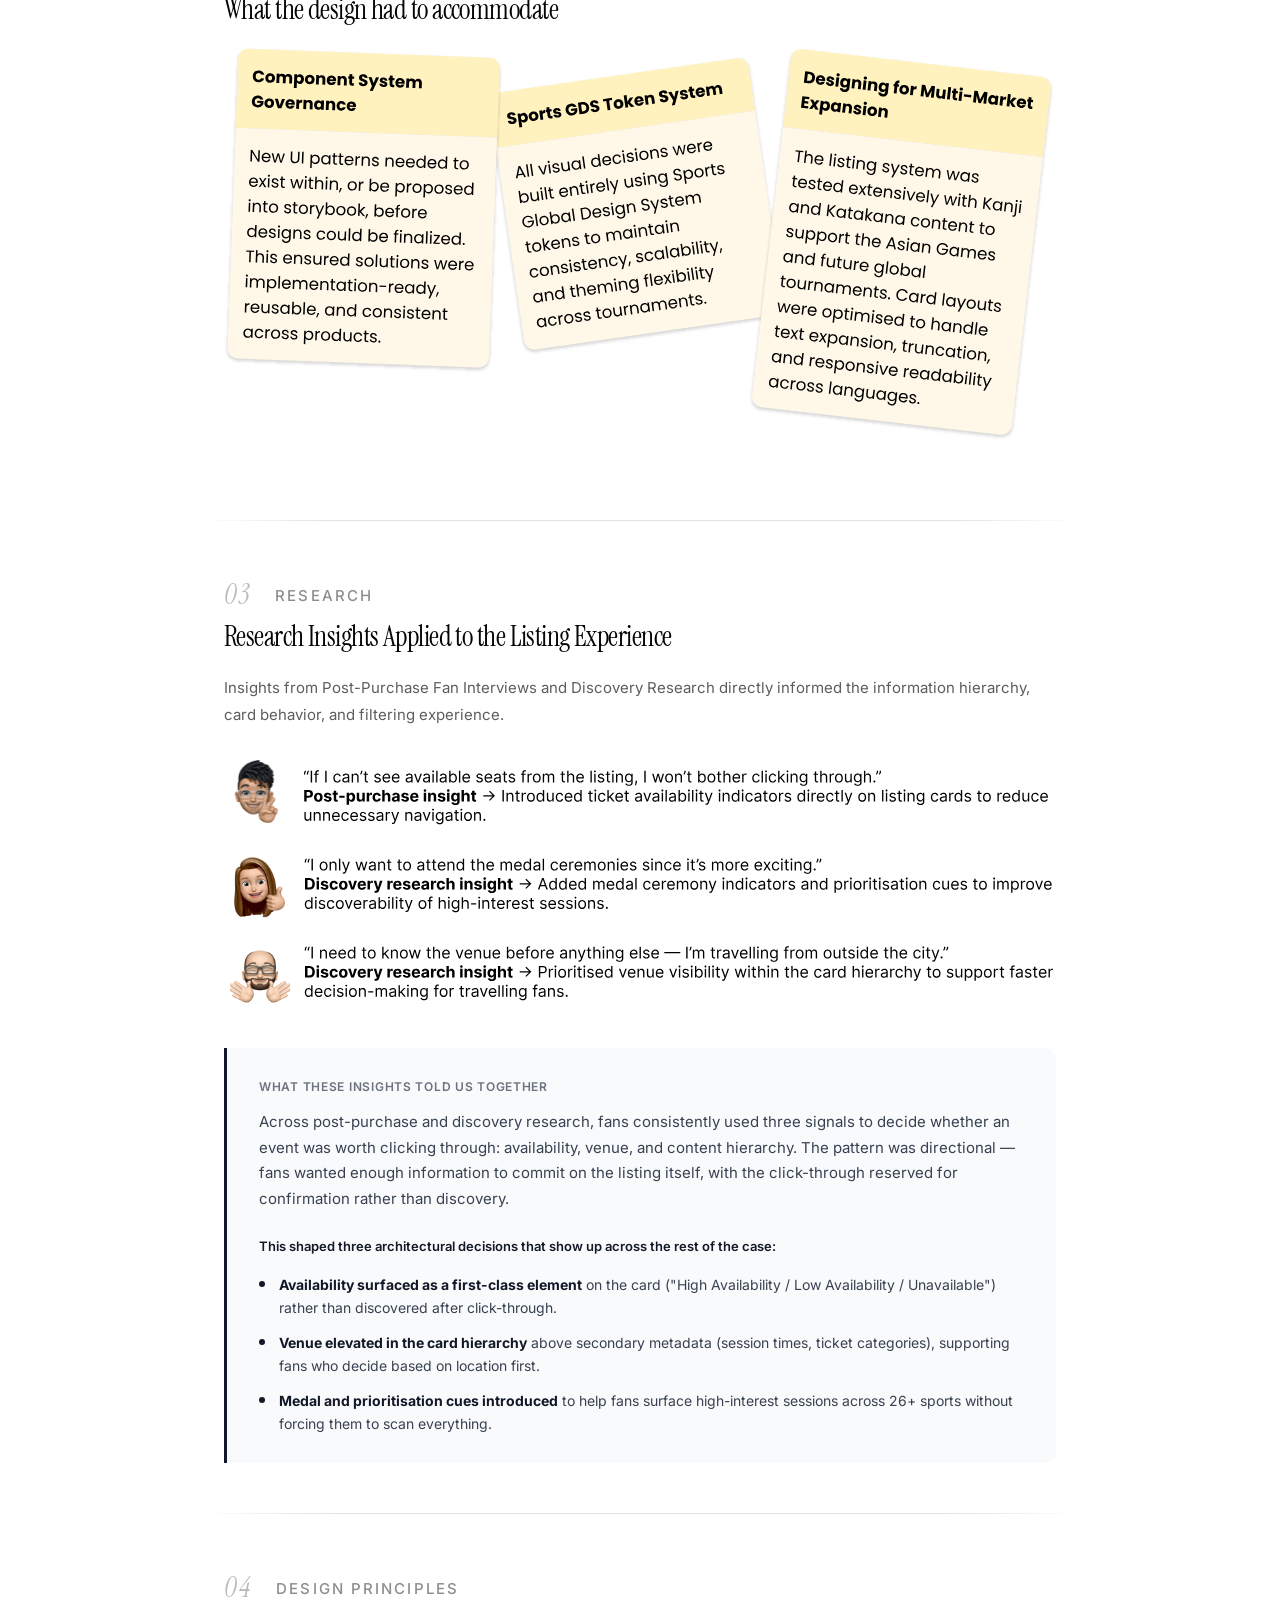
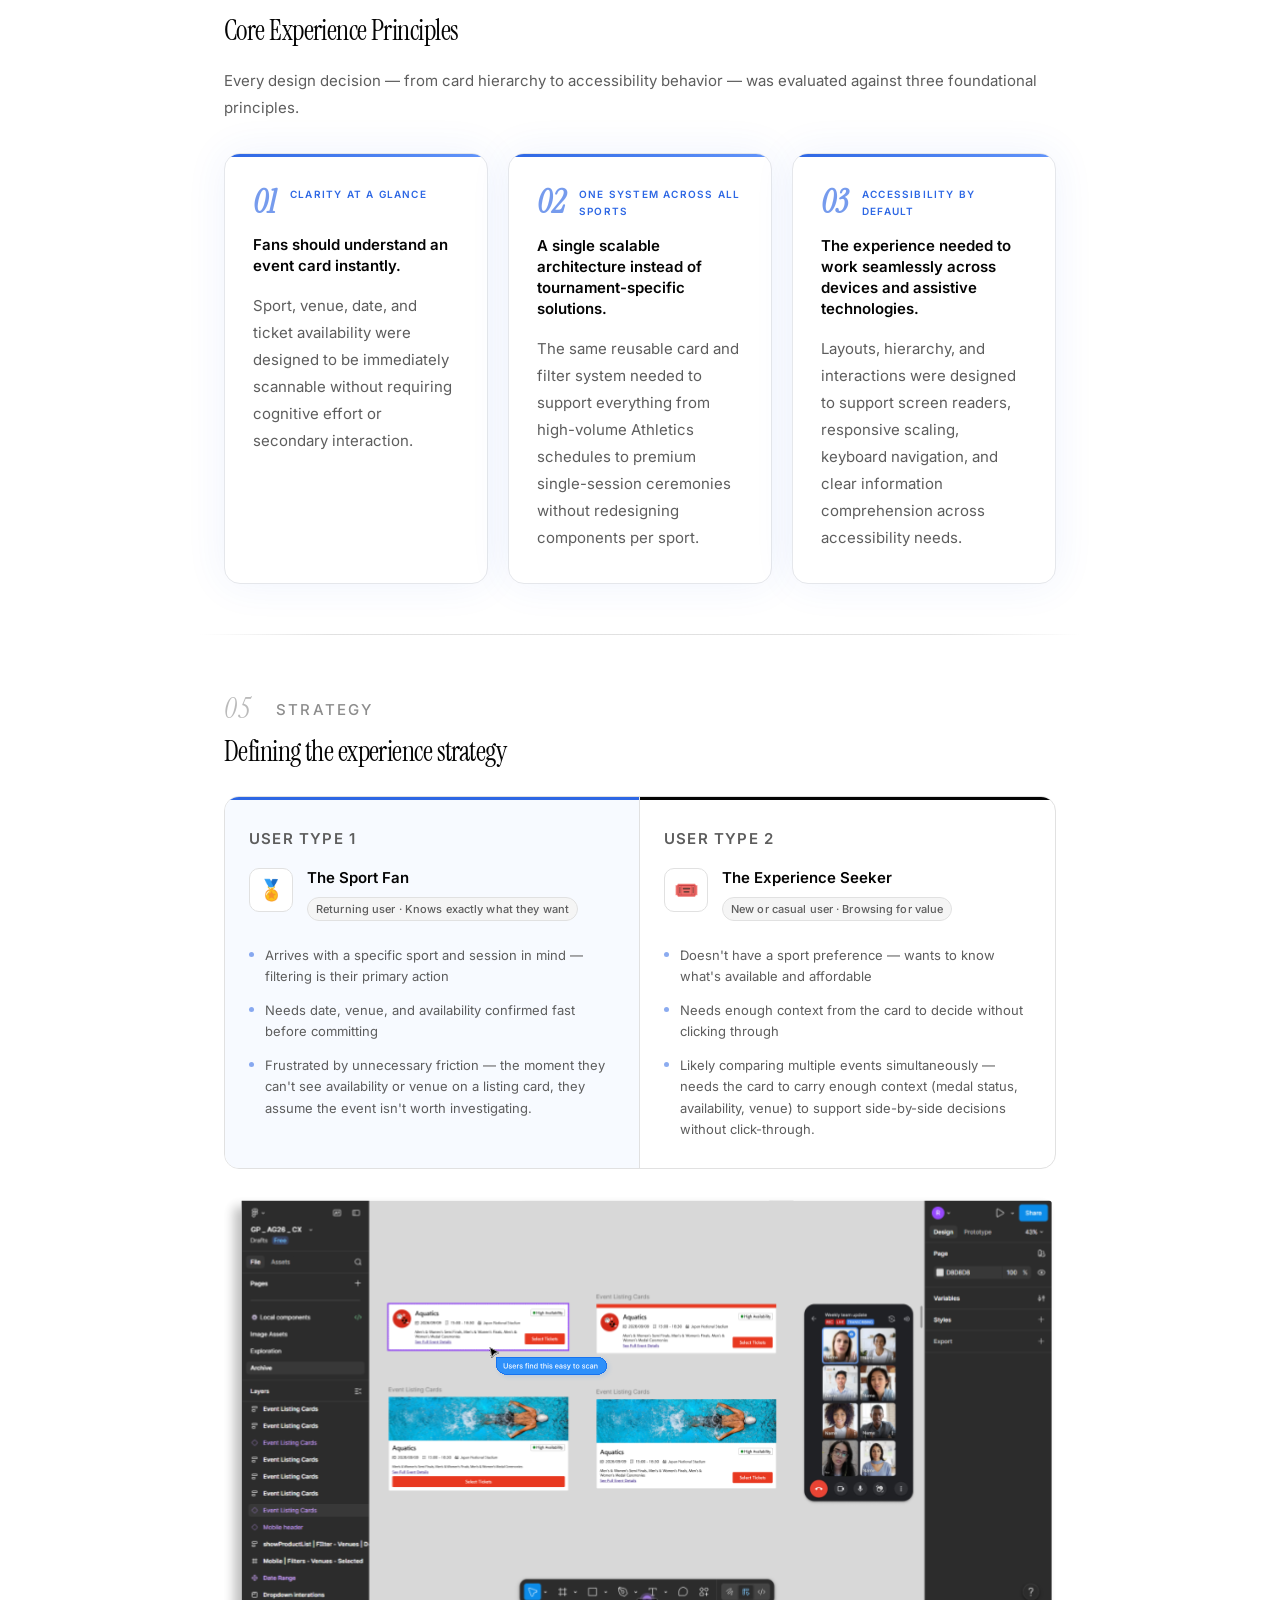
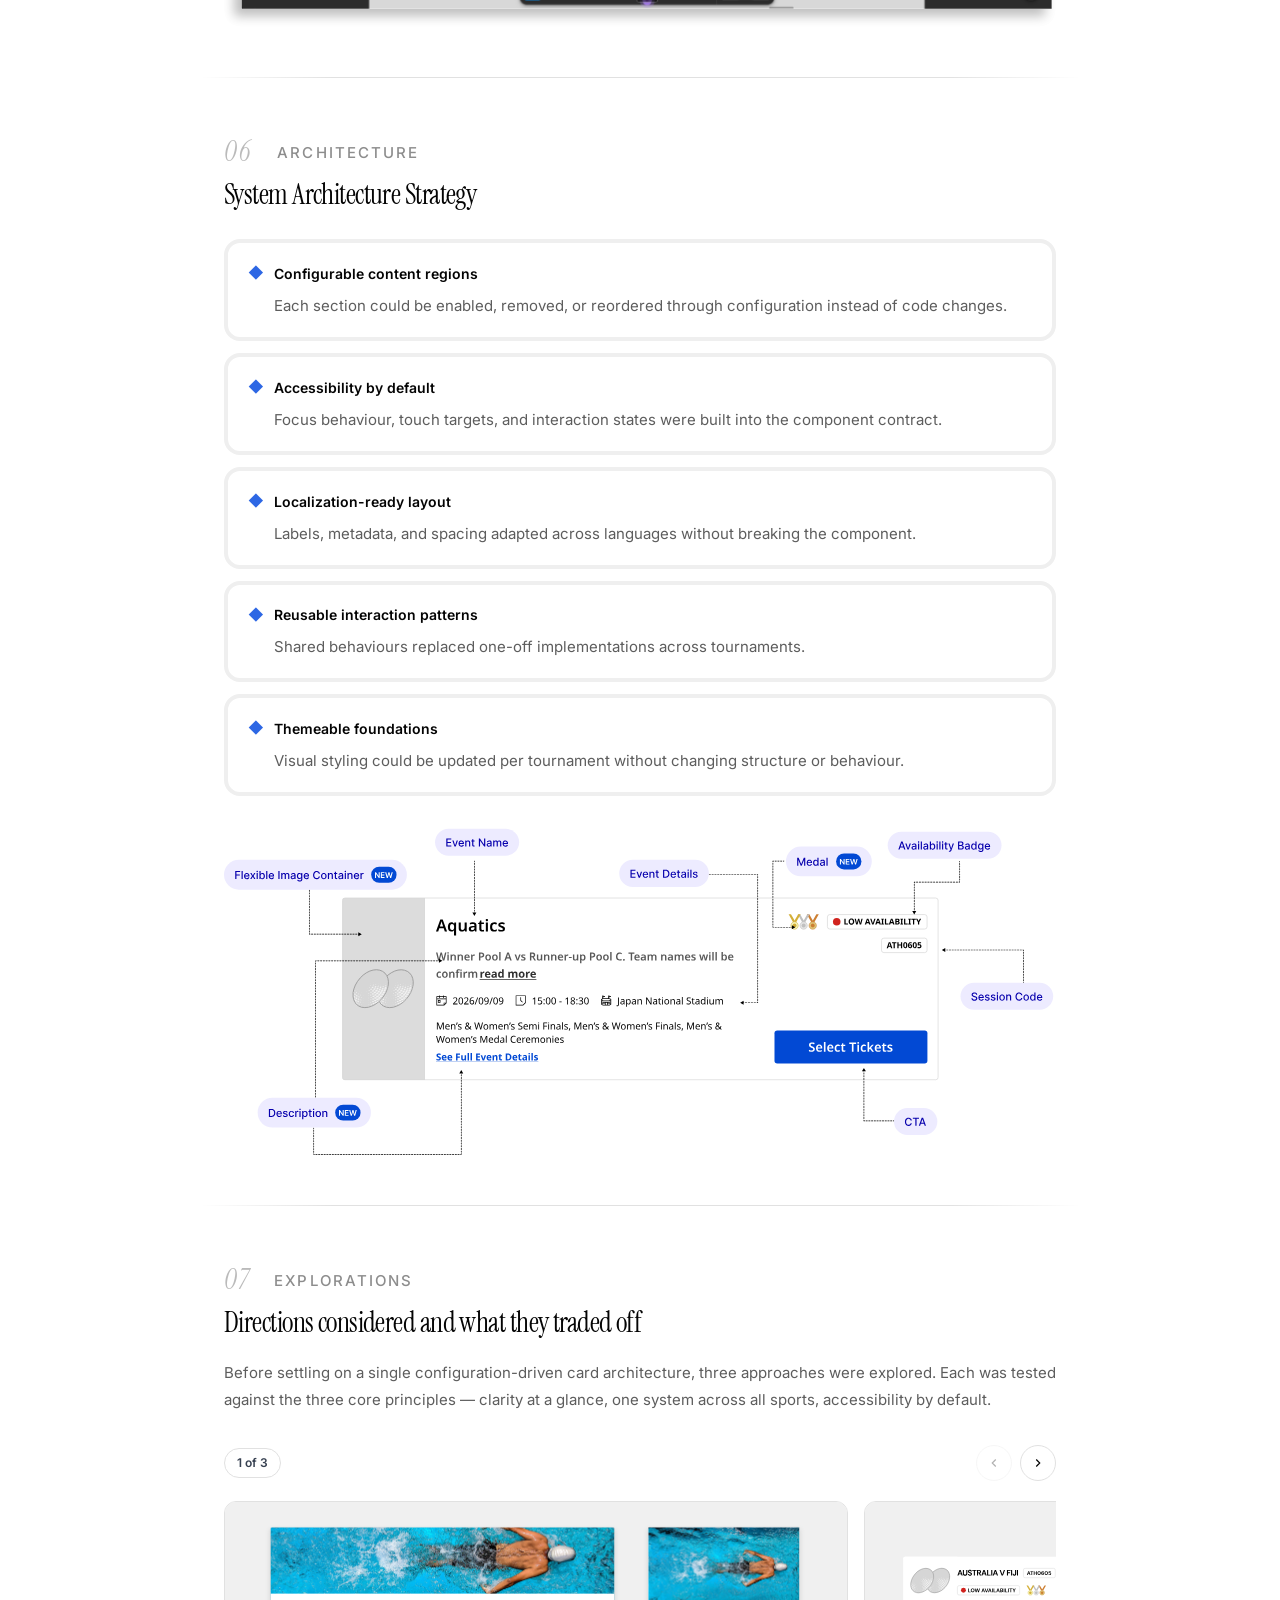
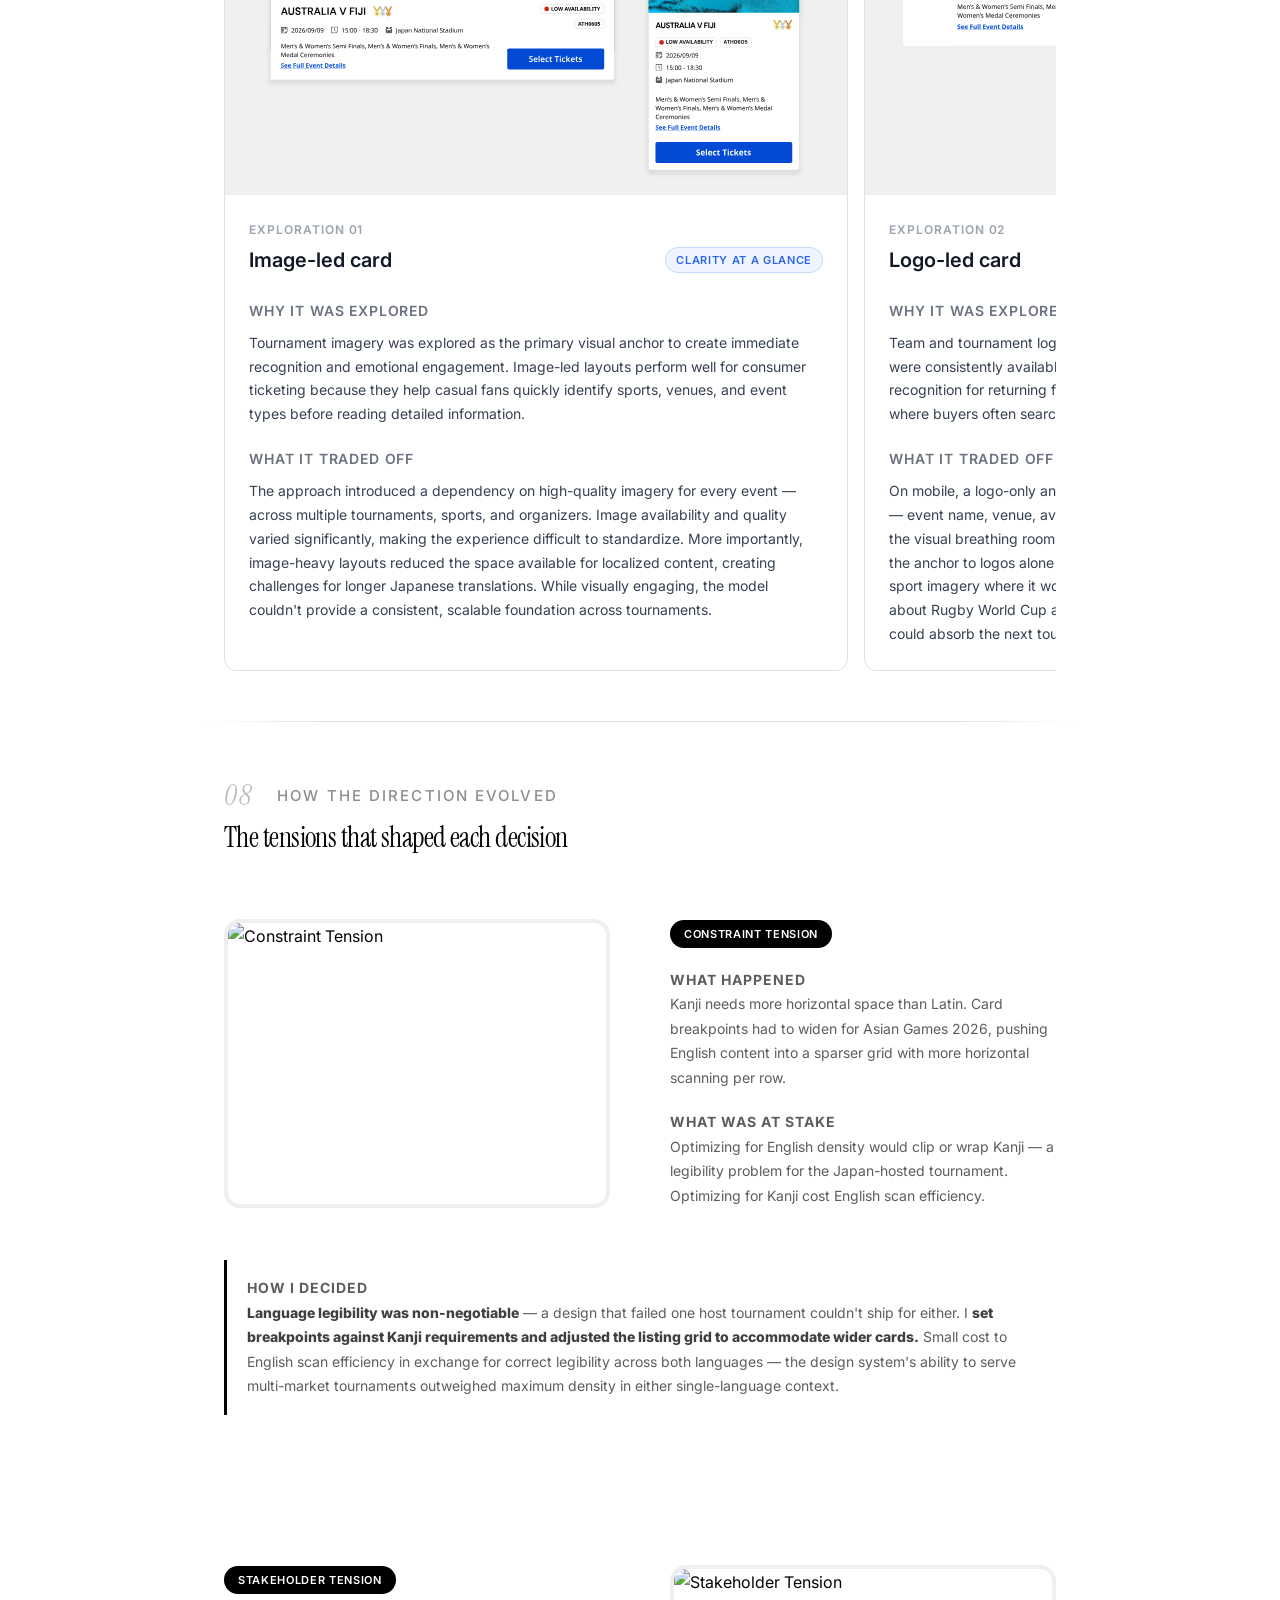
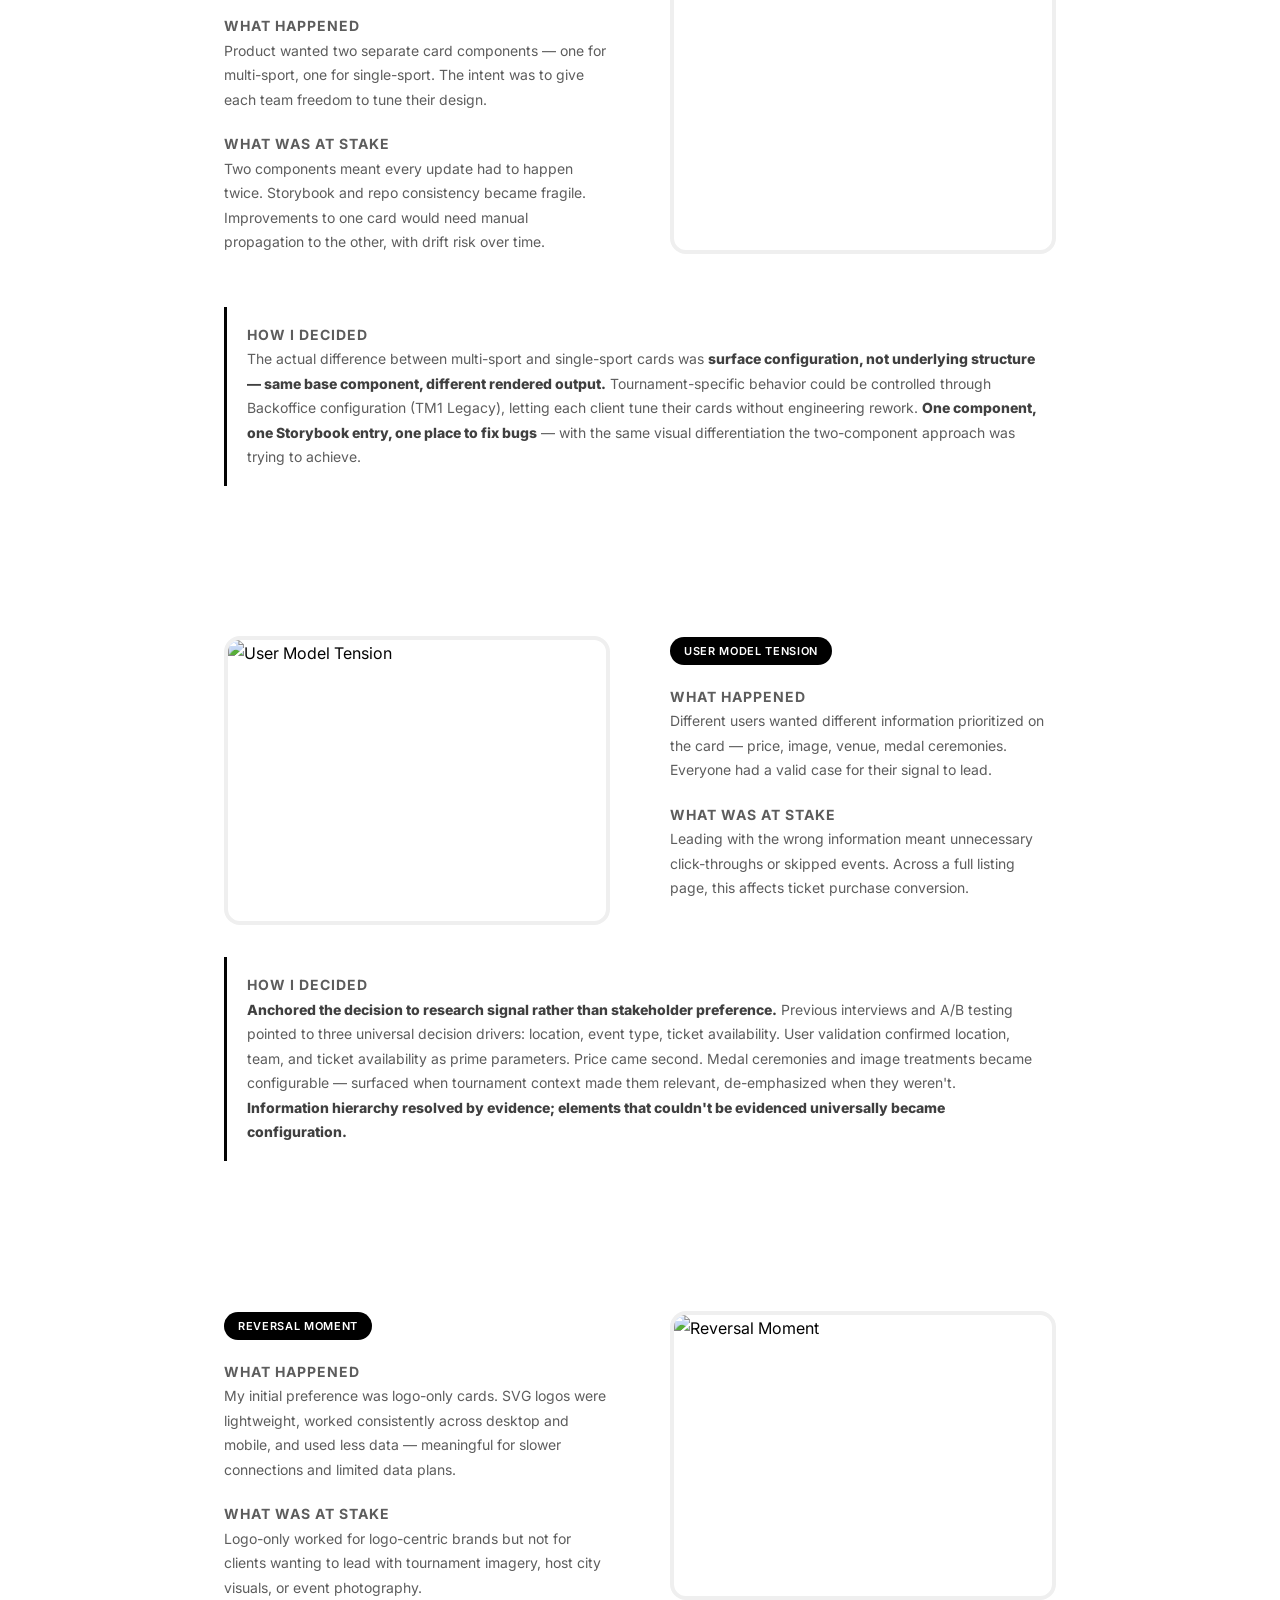
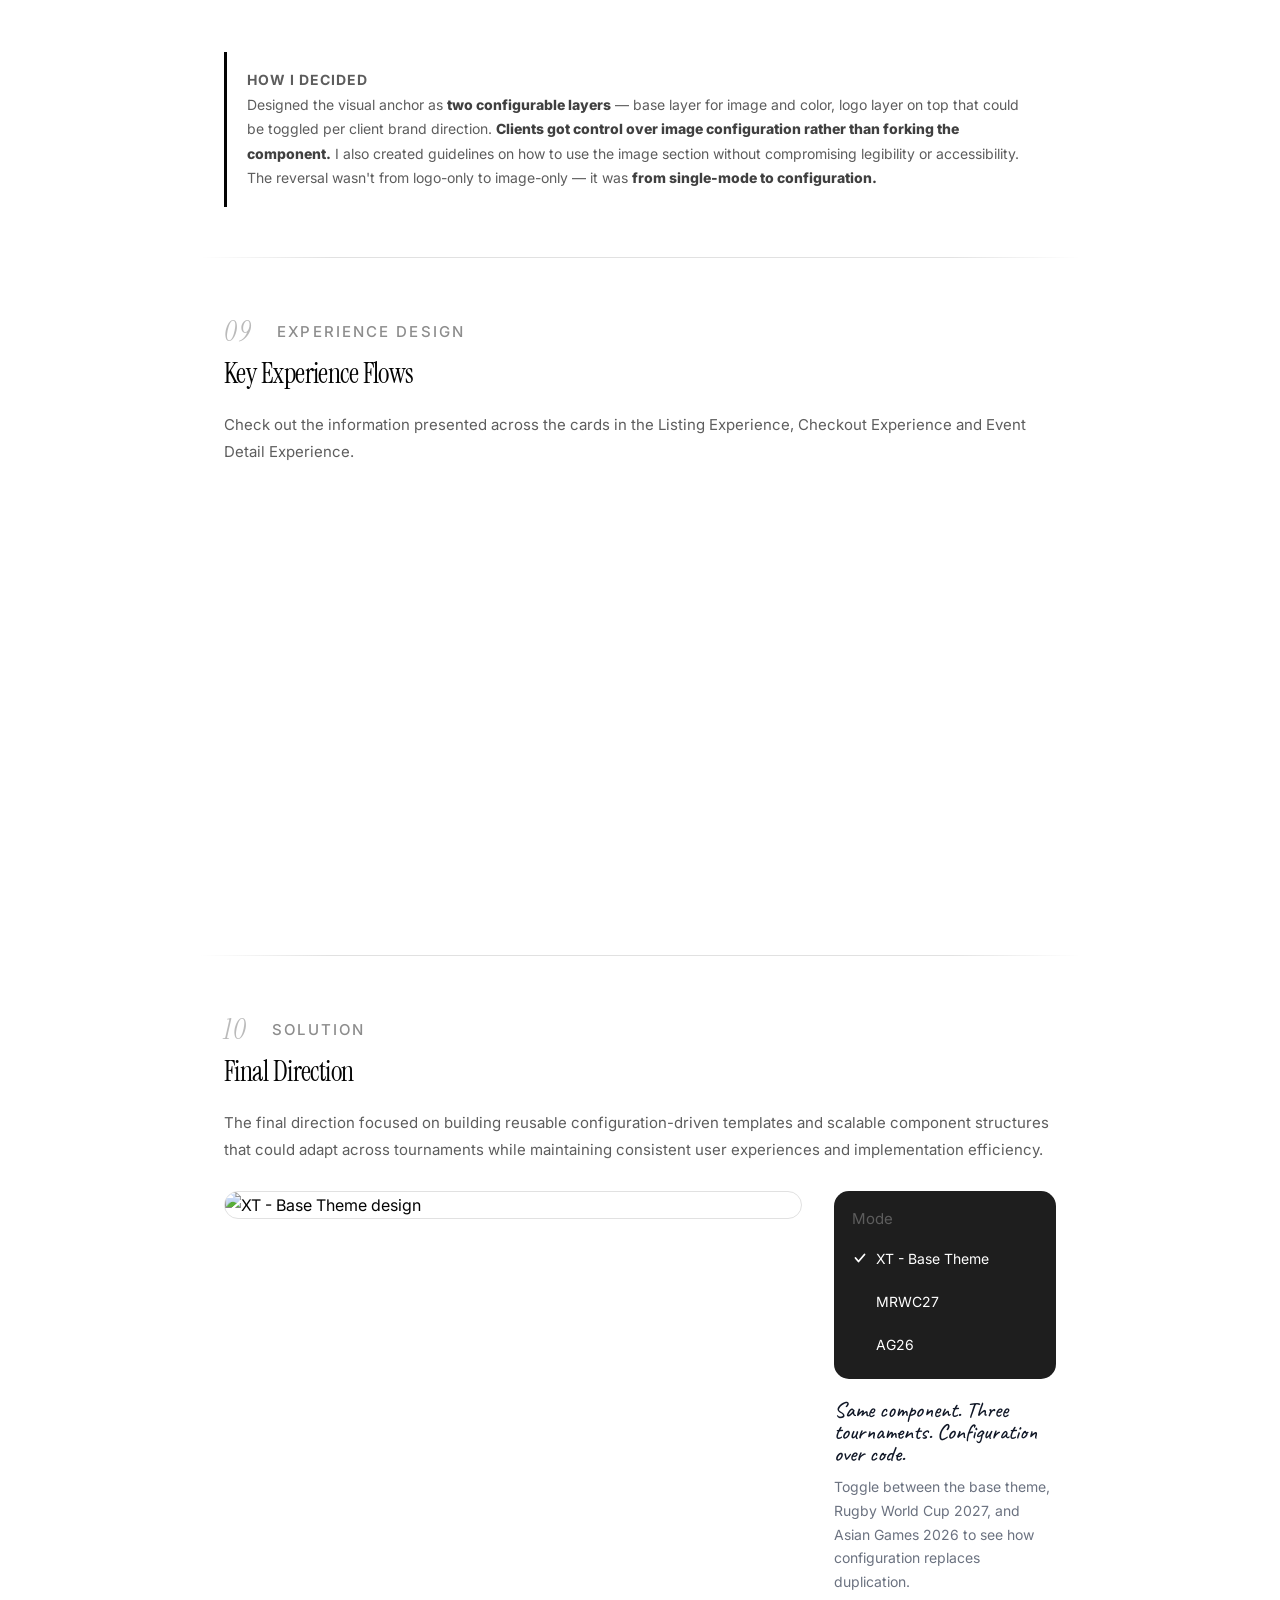
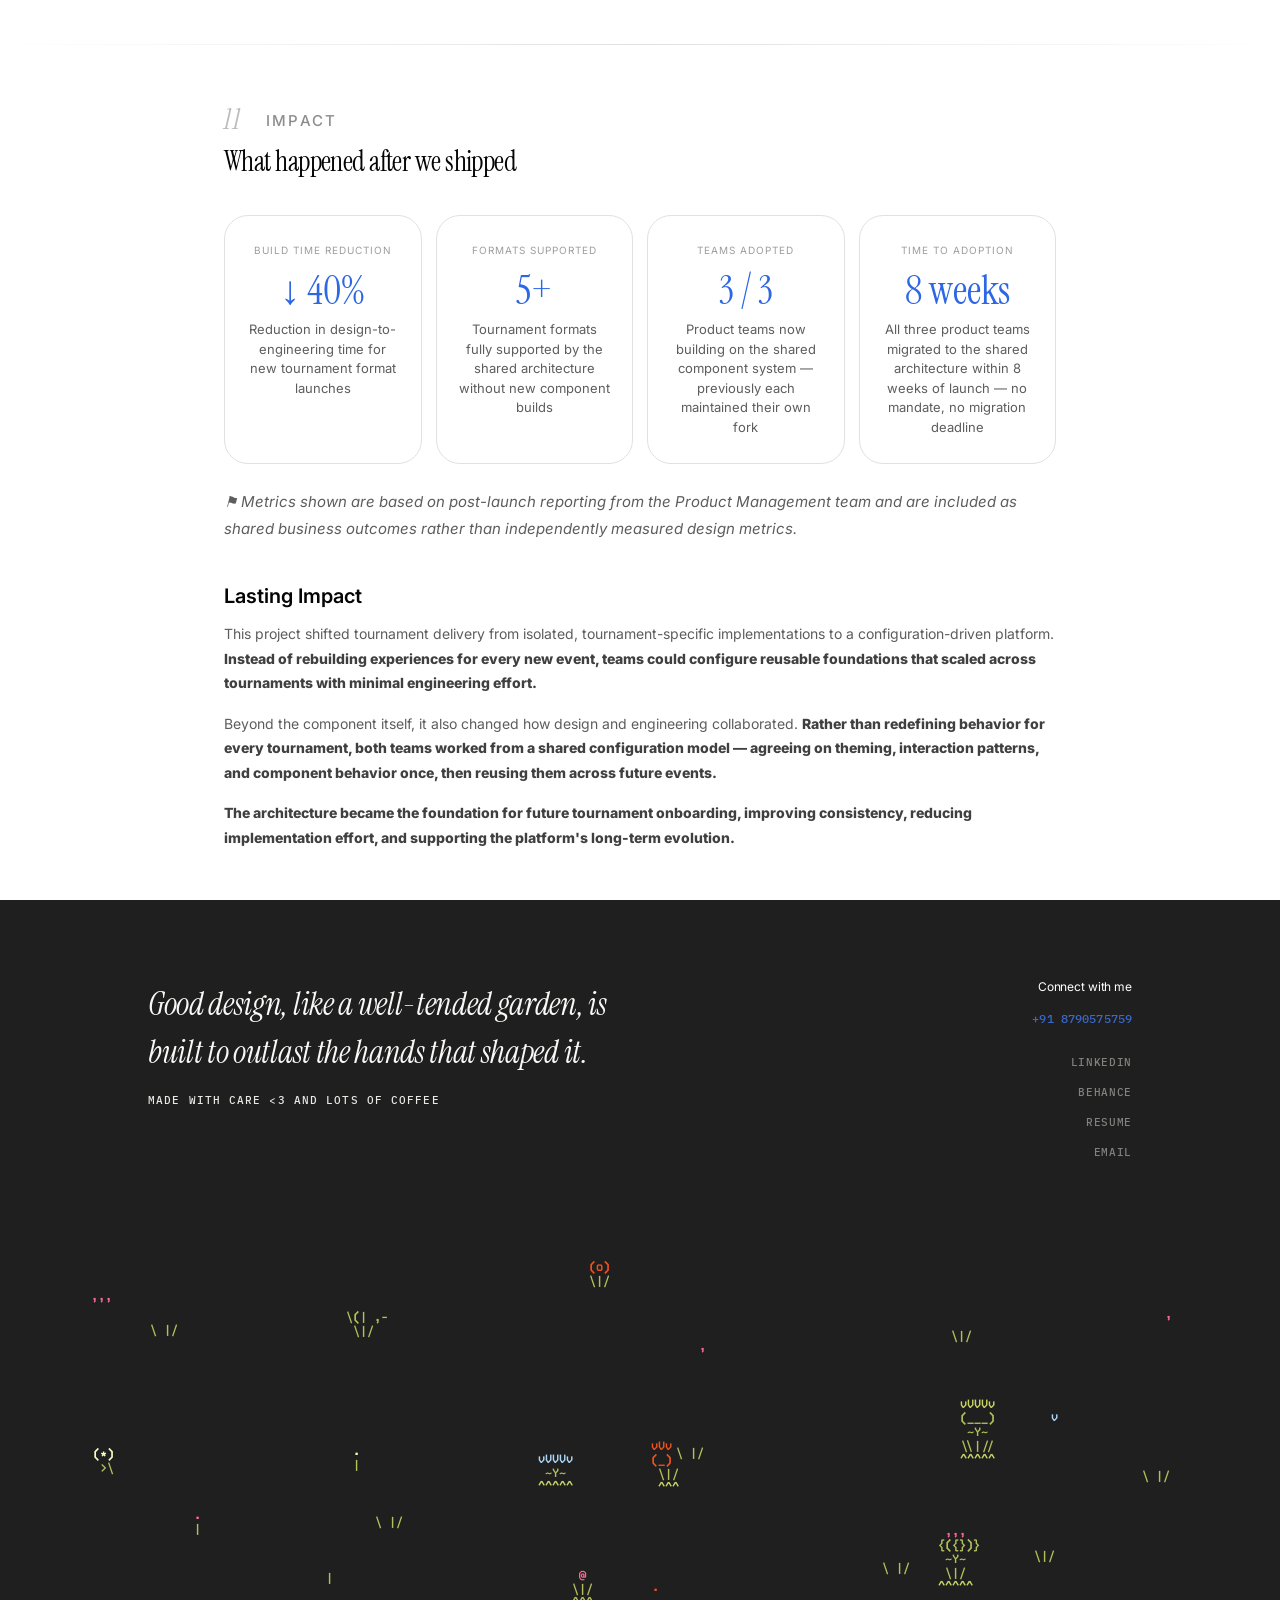
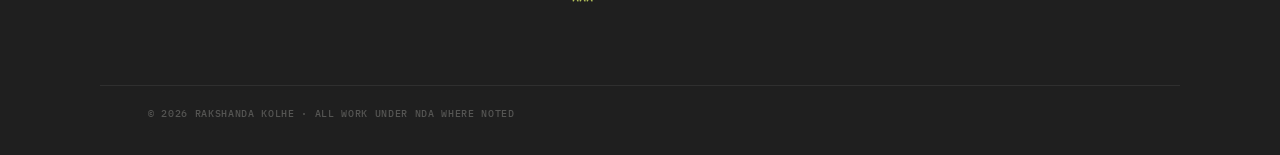
==== commit b35db28d: "Update content, layout, and styles across three case studies Multi-tournament architecture: added Us" ====
--- a/projects/multi-tournament-architecture/index.html
+++ b/projects/multi-tournament-architecture/index.html
@@ -383,10 +383,9 @@
   <p class="section-label"><span class="num">05</span> Strategy</p>
   <h2 style="margin-bottom: 20px;">Defining the experience strategy</h2>
 
-  <p>The listing experience was designed around two distinct fan behaviours with fundamentally different browsing and decision-making patterns.</p>
-
   <div class="fan-table">
     <div class="fan-col">
+      <p class="user-type-label">User Type 1</p>
       <div class="fan-col-header">
         <span class="fan-emoji">🏅</span>
         <div>
@@ -401,6 +400,7 @@
       </ul>
     </div>
     <div class="fan-col">
+      <p class="user-type-label">User Type 2</p>
       <div class="fan-col-header">
         <span class="fan-emoji">🎟️</span>
         <div>
@@ -426,27 +426,46 @@
   <p class="section-label"><span class="num">06</span> Architecture</p>
   <h2 style="margin-bottom: 20px;">System Architecture Strategy</h2>
 
-  <div class="arch-grid">
-
-    <div class="arch-block">
-      <div class="arch-block-label">Scalable Design Strategy</div>
-      <ul class="arch-list">
-        <li>Configurable component behaviors</li>
-        <li>Reusable theming foundations</li>
-        <li>Localization-ready patterns</li>
-        <li>Accessibility-aligned interaction systems</li>
-      </ul>
-    </div>
-
-    <div class="arch-block">
-      <div class="arch-block-label">Architecture Principles</div>
-      <ul class="arch-list">
-        <li>Consistency across tournaments</li>
-        <li>Scalable implementation logic</li>
-        <li>Future-proofed component behavior</li>
-        <li>Reuse before rebuild</li>
-        <li>Configuration over duplication</li>
-      </ul>
+  <div class="arch-terminal-list">
+
+    <div class="arch-terminal-card">
+      <div class="arch-terminal-top">
+        <span class="arch-terminal-icon">◆</span>
+        <span class="arch-terminal-title">Configurable content regions</span>
+      </div>
+      <p class="arch-terminal-desc">Each section could be enabled, removed, or reordered through configuration instead of code changes.</p>
+    </div>
+
+    <div class="arch-terminal-card">
+      <div class="arch-terminal-top">
+        <span class="arch-terminal-icon">◆</span>
+        <span class="arch-terminal-title">Accessibility by default</span>
+      </div>
+      <p class="arch-terminal-desc">Focus behaviour, touch targets, and interaction states were built into the component contract.</p>
+    </div>
+
+    <div class="arch-terminal-card">
+      <div class="arch-terminal-top">
+        <span class="arch-terminal-icon">◆</span>
+        <span class="arch-terminal-title">Localization-ready layout</span>
+      </div>
+      <p class="arch-terminal-desc">Labels, metadata, and spacing adapted across languages without breaking the component.</p>
+    </div>
+
+    <div class="arch-terminal-card">
+      <div class="arch-terminal-top">
+        <span class="arch-terminal-icon">◆</span>
+        <span class="arch-terminal-title">Reusable interaction patterns</span>
+      </div>
+      <p class="arch-terminal-desc">Shared behaviours replaced one-off implementations across tournaments.</p>
+    </div>
+
+    <div class="arch-terminal-card">
+      <div class="arch-terminal-top">
+        <span class="arch-terminal-icon">◆</span>
+        <span class="arch-terminal-title">Themeable foundations</span>
+      </div>
+      <p class="arch-terminal-desc">Visual styling could be updated per tournament without changing structure or behaviour.</p>
     </div>
 
   </div>
@@ -499,9 +518,9 @@
               <p class="exp-heading">Image-led card</p>
             </div>
             <p style="font-size: 14px; font-weight: 600; letter-spacing: 0.06em; text-transform: uppercase; color: #6b7280; margin: 0 0 8px;">Why it was explored</p>
-            <p style="font-size: 14px; color: #374151; line-height: 1.7; margin: 0 0 20px;">The first variation used a tournament-specific image (athlete, venue, action shot) as the primary visual anchor. Image-led cards perform well in consumer ticketing — they create immediate emotional pull and help fans recognize the sport at a glance, particularly for casual browsers who haven't committed to a specific event yet.</p>
+            <p style="font-size: 14px; color: #374151; line-height: 1.7; margin: 0 0 20px;">Tournament imagery was explored as the primary visual anchor to create immediate recognition and emotional engagement. Image-led layouts perform well for consumer ticketing because they help casual fans quickly identify sports, venues, and event types before reading detailed information.</p>
             <p style="font-size: 14px; font-weight: 600; letter-spacing: 0.06em; text-transform: uppercase; color: #6b7280; margin: 0 0 8px;">What it traded off</p>
-            <p style="font-size: 14px; color: #374151; line-height: 1.7; margin: 0;">Image-led cards required tournament organizers to source and maintain a usable image for every event — across 26+ sports for Asian Games and every match for Rugby World Cup. Image quality varied widely between sports (some had editorial photography pipelines, others didn't), creating visual inconsistency across the listing experience. The model also fought localization: image-heavy cards reduced available space for text expansion in Kanji and Katakana content.</p>
+            <p style="font-size: 14px; color: #374151; line-height: 1.7; margin: 0;">The approach introduced a dependency on high-quality imagery for every event — across multiple tournaments, sports, and organizers. Image availability and quality varied significantly, making the experience difficult to standardize. More importantly, image-heavy layouts reduced the space available for localized content, creating challenges for longer Japanese translations. While visually engaging, the model couldn't provide a consistent, scalable foundation across tournaments.</p>
           </div>
         </div>
 
@@ -515,7 +534,7 @@
               <p class="exp-heading">Logo-led card</p>
             </div>
             <p style="font-size: 14px; font-weight: 600; letter-spacing: 0.06em; text-transform: uppercase; color: #6b7280; margin: 0 0 8px;">Why it was explored</p>
-            <p style="font-size: 14px; color: #374151; line-height: 1.7; margin: 0 0 20px;">This variation used team or tournament logos as the primary anchor. Logos are universally available, scale predictably, and create instant recognition for fans who already know which teams or events they're following — particularly useful for the corporate workflow, where buyers identify events by team rather than by sport.</p>
+            <p style="font-size: 14px; color: #374151; line-height: 1.7; margin: 0 0 20px;">Team and tournament logos were explored as the primary visual anchor because they were consistently available, scaled well across layouts, and provided instant recognition for returning fans — particularly in the corporate purchasing workflow, where buyers often search by team or competition rather than by sport.</p>
             <p style="font-size: 14px; font-weight: 600; letter-spacing: 0.06em; text-transform: uppercase; color: #6b7280; margin: 0 0 8px;">What it traded off</p>
             <p style="font-size: 14px; color: #374151; line-height: 1.7; margin: 0;">On mobile, a logo-only anchor compressed the rest of the card's information hierarchy — event name, venue, availability, and CTA had to compete for vertical space without the visual breathing room that a wider image gave the layout. More importantly, locking the anchor to logos alone removed the option for future tournaments to use editorial or sport imagery where it would serve the experience better. The decision wasn't just about Rugby World Cup and Asian Games — it was about whether the architecture could absorb the next tournament's brand direction without a redesign.</p>
           </div>
@@ -531,9 +550,9 @@
               <p class="exp-heading">Tournament-specific cards</p>
             </div>
             <p style="font-size: 14px; font-weight: 600; letter-spacing: 0.06em; text-transform: uppercase; color: #6b7280; margin: 0 0 8px;">Why it was explored</p>
-            <p style="font-size: 14px; color: #374151; line-height: 1.7; margin: 0 0 20px;">This direction gave each tournament its own card variant — distinct imagery rules, layout adjustments, and visual treatment tuned to that sport's identity. It matched how the existing system had grown organically: each tournament had been handled individually, and this approach made that pattern intentional and branded rather than incidental. It also gave tournament operators full autonomy over how their events were presented on the platform.</p>
+            <p style="font-size: 14px; color: #374151; line-height: 1.7; margin: 0 0 20px;">This direction explored giving every tournament its own dedicated card variant, allowing layouts, imagery, and visual language to reflect each tournament's identity. It maximized branding flexibility and gave tournament operators greater control over how events were presented.</p>
             <p style="font-size: 14px; font-weight: 600; letter-spacing: 0.06em; text-transform: uppercase; color: #6b7280; margin: 0 0 8px;">What it traded off</p>
-            <p style="font-size: 14px; color: #374151; line-height: 1.7; margin: 0;">It preserved exactly the scaling problem the project was commissioned to solve. Every new tournament would require its own design pass, its own component variants, and its own maintenance path. The system would grow in surface area with each event added — which was untenable at the pace CTP was onboarding new tournaments. It was ruled out not because it produced poor experiences, but because it couldn't deliver a consistent one at scale without proportionally growing the team.</p>
+            <p style="font-size: 14px; color: #374151; line-height: 1.7; margin: 0;">Every new tournament would introduce another unique component to design, build, test, and maintain. Instead of creating a scalable platform, the system would continue growing linearly with every tournament onboarded. While the experience could be highly tailored, it fundamentally conflicted with the project's goal of creating a reusable architecture that could scale across sports without expanding engineering effort.</p>
           </div>
         </div>
 
@@ -560,56 +579,107 @@
      11 · COMPONENTS AND DESIGN SYSTEM THINKING
 ══════════════════════════════════════ -->
 <section class="cs-section">
-  <p class="section-label"><span class="num">08</span> Design System</p>
-  <h2 style="margin-bottom: 20px;">Components &amp; Design System Thinking</h2>
-
-  <p>Every component decision was grounded in scalability, system alignment, and cross-functional collaboration — building foundations that extend beyond a single tournament.</p>
-
-  <div class="ds-table">
-
-    <div class="ds-row">
-      <div class="ds-col-label">Reusable Foundations</div>
-      <div class="ds-col-body">
-        <p class="ds-body-text">Developed scalable reusable foundations including:</p>
-        <div class="ds-list-cols">
-          <ul class="ds-list">
-            <li>Configurable event cards</li>
-            <li>Scalable layout templates</li>
-          </ul>
-          <ul class="ds-list">
-            <li>Theming-compatible structures</li>
-            <li>Reusable interaction behaviors</li>
-          </ul>
-        </div>
-      </div>
-    </div>
-
-    <div class="ds-row">
-      <div class="ds-col-label">Design System Alignment</div>
-      <div class="ds-col-body">
-        <p class="ds-body-text">The work aligned closely with Sports GDS principles and contributed toward creating scalable reusable foundations intended to support future tournament implementations more efficiently.</p>
-      </div>
-    </div>
-
-    <div class="ds-row">
-      <div class="ds-col-label">Engineering Collaboration</div>
-      <div class="ds-col-body">
-        <p class="ds-body-text">Worked closely with engineering to:</p>
-        <div class="ds-list-cols">
-          <ul class="ds-list">
-            <li>Align scalable component behavior</li>
-            <li>Support implementation feasibility</li>
-          </ul>
-          <ul class="ds-list">
-            <li>Reduce ambiguity during handoff</li>
-            <li>Improve reusable architecture consistency</li>
-          </ul>
-        </div>
-      </div>
-    </div>
-
-  </div>
-
+  <p class="section-label"><span class="num">08</span> How the direction evolved</p>
+  <h2 style="margin-bottom: 20px;">The tensions that shaped each decision</h2>
+
+  <style>
+    .tension-grid { display: grid; grid-template-columns: 1fr 1fr; gap: 60px; align-items: start; margin-top: 64px; }
+    .tension-grid.flip { direction: rtl; }
+    .tension-grid.flip > * { direction: ltr; }
+    .tension-placeholder { background: #ffffff; border-radius: 16px; aspect-ratio: 4/3; display: flex; align-items: center; justify-content: center; border: 4px solid #EFEFEF; overflow: hidden; }
+    .tension-placeholder span { font-size: 13px; color: #9ca3af; font-weight: 500; }
+    .tension-chip { display: inline-flex; align-items: center; gap: 8px; background: #000; color: #fff; border-radius: 9999px; padding: 5px 14px; font-size: 11px; font-weight: 600; letter-spacing: 0.06em; text-transform: uppercase; margin-bottom: 20px; }
+    .tension-sub { margin-bottom: 20px; }
+    .tension-sub-label { font-size: 11px; font-weight: 700; text-transform: uppercase; letter-spacing: 0.07em; color: var(--fg); margin: 0 0 6px 0; }
+    .tension-sub p { font-size: 14px; color: var(--muted-fg); line-height: 1.75; margin: 0; }
+    .tension-decided { margin-top: 32px; padding: 16px 20px; border-left: 3px solid var(--fg); border-radius: 0 8px 8px 0; }
+    .tension-decided-label { font-size: 11px; font-weight: 700; text-transform: uppercase; letter-spacing: 0.07em; color: var(--fg); margin: 0 0 8px 0; }
+    .tension-decided p { font-size: 14px; color: var(--muted-fg); line-height: 1.75; margin: 0; }
+    .tension-highlight { font-weight: 800; color: #000000bf; }
+    @media (max-width: 768px) {
+      .tension-grid, .tension-grid.flip { grid-template-columns: 1fr; direction: ltr; gap: 32px; }
+    }
+  </style>
+
+  <!-- Tension 1: image left, text right -->
+  <div class="tension-grid">
+    <div class="tension-placeholder"><img src="../../assets/constraint-tension-cards.svg" alt="Constraint Tension" style="width: 100%; height: 100%; object-fit: cover; display: block;" /></div>
+    <div>
+      <div class="tension-chip">Constraint Tension</div>
+      <div class="tension-sub">
+        <p class="tension-sub-label">What happened</p>
+        <p>Kanji needs more horizontal space than Latin. Card breakpoints had to widen for Asian Games 2026, pushing English content into a sparser grid with more horizontal scanning per row.</p>
+      </div>
+      <div class="tension-sub">
+        <p class="tension-sub-label">What was at stake</p>
+        <p>Optimizing for English density would clip or wrap Kanji — a legibility problem for the Japan-hosted tournament. Optimizing for Kanji cost English scan efficiency.</p>
+      </div>
+    </div>
+  </div>
+  <div class="tension-decided">
+    <p class="tension-decided-label">How I decided</p>
+    <p><span class="tension-highlight">Language legibility was non-negotiable</span> — a design that failed one host tournament couldn't ship for either. I <span class="tension-highlight">set breakpoints against Kanji requirements and adjusted the listing grid to accommodate wider cards.</span> Small cost to English scan efficiency in exchange for correct legibility across both languages — the design system's ability to serve multi-market tournaments outweighed maximum density in either single-language context.</p>
+  </div>
+
+  <!-- Tension 2: text left, image right (flipped) -->
+  <div class="tension-grid flip" style="margin-top: 150px;">
+    <div class="tension-placeholder"><img src="../../assets/stakeholder-tension-cards.svg" alt="Stakeholder Tension" style="width: 100%; height: 100%; object-fit: cover; display: block;" /></div>
+    <div>
+      <div class="tension-chip">Stakeholder Tension</div>
+      <div class="tension-sub">
+        <p class="tension-sub-label">What happened</p>
+        <p>Product wanted two separate card components — one for multi-sport, one for single-sport. The intent was to give each team freedom to tune their design.</p>
+      </div>
+      <div class="tension-sub">
+        <p class="tension-sub-label">What was at stake</p>
+        <p>Two components meant every update had to happen twice. Storybook and repo consistency became fragile. Improvements to one card would need manual propagation to the other, with drift risk over time.</p>
+      </div>
+    </div>
+  </div>
+  <div class="tension-decided">
+    <p class="tension-decided-label">How I decided</p>
+    <p>The actual difference between multi-sport and single-sport cards was <span class="tension-highlight">surface configuration, not underlying structure — same base component, different rendered output.</span> Tournament-specific behavior could be controlled through Backoffice configuration (TM1 Legacy), letting each client tune their cards without engineering rework. <span class="tension-highlight">One component, one Storybook entry, one place to fix bugs</span> — with the same visual differentiation the two-component approach was trying to achieve.</p>
+  </div>
+
+  <!-- Tension 3: image left, text right -->
+  <div class="tension-grid" style="margin-top: 150px;">
+    <div class="tension-placeholder"><img src="../../assets/user-model-tension-cards.svg" alt="User Model Tension" style="width: 100%; height: 100%; object-fit: cover; display: block;" /></div>
+    <div>
+      <div class="tension-chip">User Model Tension</div>
+      <div class="tension-sub">
+        <p class="tension-sub-label">What happened</p>
+        <p>Different users wanted different information prioritized on the card — price, image, venue, medal ceremonies. Everyone had a valid case for their signal to lead.</p>
+      </div>
+      <div class="tension-sub">
+        <p class="tension-sub-label">What was at stake</p>
+        <p>Leading with the wrong information meant unnecessary click-throughs or skipped events. Across a full listing page, this affects ticket purchase conversion.</p>
+      </div>
+    </div>
+  </div>
+  <div class="tension-decided">
+    <p class="tension-decided-label">How I decided</p>
+    <p><span class="tension-highlight">Anchored the decision to research signal rather than stakeholder preference.</span> Previous interviews and A/B testing pointed to three universal decision drivers: location, event type, ticket availability. User validation confirmed location, team, and ticket availability as prime parameters. Price came second. Medal ceremonies and image treatments became configurable — surfaced when tournament context made them relevant, de-emphasized when they weren't. <span class="tension-highlight">Information hierarchy resolved by evidence; elements that couldn't be evidenced universally became configuration.</span></p>
+  </div>
+
+  <!-- Tension 4: text left, image right (flipped) -->
+  <div class="tension-grid flip" style="margin-top: 150px;">
+    <div class="tension-placeholder"><img src="../../assets/reversal-moment-cards.svg" alt="Reversal Moment" style="width: 100%; height: 100%; object-fit: cover; display: block;" /></div>
+    <div>
+      <div class="tension-chip">Reversal Moment</div>
+      <div class="tension-sub">
+        <p class="tension-sub-label">What happened</p>
+        <p>My initial preference was logo-only cards. SVG logos were lightweight, worked consistently across desktop and mobile, and used less data — meaningful for slower connections and limited data plans.</p>
+      </div>
+      <div class="tension-sub">
+        <p class="tension-sub-label">What was at stake</p>
+        <p>Logo-only worked for logo-centric brands but not for clients wanting to lead with tournament imagery, host city visuals, or event photography.</p>
+      </div>
+    </div>
+  </div>
+  <div class="tension-decided">
+    <p class="tension-decided-label">How I decided</p>
+    <p>Designed the visual anchor as <span class="tension-highlight">two configurable layers</span> — base layer for image and color, logo layer on top that could be toggled per client brand direction. <span class="tension-highlight">Clients got control over image configuration rather than forking the component.</span> I also created guidelines on how to use the image section without compromising legibility or accessibility. The reversal wasn't from logo-only to image-only — it was <span class="tension-highlight">from single-mode to configuration.</span></p>
+  </div>
 
 </section>
 
@@ -704,39 +774,11 @@
   </div>
   <p class="outcome-note" style="margin-top: 24px; color: var(--muted-fg);">⚑ Metrics shown are based on post-launch reporting from the Product Management team and are included as shared business outcomes rather than independently measured design metrics.</p>
 
-  <div class="cs12-card-wrap">
-  <div class="cs12-card-grid">
-    <div class="cs12-impact-card cs12-impact-card--blue">
-      <span class="cs12-impact-label">Engineering feedback</span>
-      <h3 class="cs12-impact-heading">Zero interpretation requests</h3>
-      <div class="cs12-impact-divider"></div>
-      <ul class="cs12-list">
-        <li>Improved engineering handoff clarity and cross-functional alignment.</li>
-        <li>Created reusable foundations that accelerated future releases.</li>
-        <li>Reduced repeated design, development, and QA effort.</li>
-        <li>Established more predictable implementation workflows across teams.</li>
-        <li>Supported a more consistent fan experience by reducing fragmented interaction patterns and ticketing friction.</li>
-      </ul>
-    </div>
-    <div class="cs12-impact-card cs12-impact-card--dark">
-      <span class="cs12-impact-label">System contribution</span>
-      <h3 class="cs12-impact-heading">Became the platform standard</h3>
-      <div class="cs12-impact-divider"></div>
-      <ul class="cs12-list">
-        <li>Established reusable multi-tournament architecture patterns.</li>
-        <li>Improved consistency and maintainability across tournament experiences.</li>
-        <li>Reduced design debt and duplicated implementation effort.</li>
-        <li>Enabled scalable tournament expansion and future event rollouts.</li>
-        <li>Contributed to the platform's long-term React migration strategy.</li>
-      </ul>
-    </div>
-  </div>
-  </div>
-
   <div class="cs12-reflection">
-    <h3>Reflection &amp; What Changed</h3>
-    <p>This project shifted tournament work from isolated implementations toward a configuration-driven platform mindset. Instead of rebuilding tournament-specific experiences each cycle, the architecture established reusable foundations capable of supporting future sports events without engineering rework.</p>
-    <p>The deeper outcome was organizational. Design and engineering now share a common configuration language for tournament builds — token-driven theming and component behavior agreed once, then reused. Each new tournament starts from the architecture rather than negotiating it from scratch.</p>
+    <h3>Lasting Impact</h3>
+    <p>This project shifted tournament delivery from isolated, tournament-specific implementations to a configuration-driven platform. <span class="tension-highlight">Instead of rebuilding experiences for every new event, teams could configure reusable foundations that scaled across tournaments with minimal engineering effort.</span></p>
+    <p>Beyond the component itself, it also changed how design and engineering collaborated. <span class="tension-highlight">Rather than redefining behavior for every tournament, both teams worked from a shared configuration model — agreeing on theming, interaction patterns, and component behavior once, then reusing them across future events.</span></p>
+    <p><span class="tension-highlight">The architecture became the foundation for future tournament onboarding, improving consistency, reducing implementation effort, and supporting the platform's long-term evolution.</span></p>
   </div>
 </section>
 
--- a/css/portfolio.css
+++ b/css/portfolio.css
@@ -1458,60 +1458,54 @@
 .final-direction-stack {
   display: flex;
   flex-direction: column;
-  gap: 32px;
+  gap: 0;
   margin-top: 40px;
-  position: relative;
-}
-.final-direction-stack::before {
-  content: '';
-  position: absolute;
-  top: 40px;
-  bottom: 0;
-  left: 19px;
-  width: 2px;
-  background: var(--border);
 }
 .fd-step-item {
   display: flex;
-  align-items: flex-start;
-  gap: 24px;
-  position: relative;
-}
-.fd-circle {
-  width: 45px;
-  height: 45px;
-  background: #2d67e4;
-  color: #ffffff;
-  border-radius: 50%;
-  display: flex;
-  align-items: center;
-  justify-content: center;
-  font-size: 18px;
+  flex-direction: column;
+  gap: 0;
+  padding: 48px 0;
+  border-bottom: 1px solid var(--border);
+}
+.fd-step-item:first-child { padding-top: 0; }
+.fd-step-item:last-child { border-bottom: none; }
+.fd-chip {
+  display: inline-flex;
+  align-items: center;
+  gap: 8px;
+  font-size: 11px;
   font-weight: 700;
-  flex-shrink: 0;
-  position: relative;
-  z-index: 2;
-}
-.fd-content {
-  padding-top: 8px;
-  flex: 1;
+  letter-spacing: 0.08em;
+  text-transform: uppercase;
+  color: #2d67e4;
+  margin-bottom: 16px;
+}
+.fd-chip::before {
+  content: '◆';
+  font-size: 9px;
 }
 .fd-title {
-  font-size: 18px;
-  font-weight: 600;
+  font-size: 40px;
+  font-weight: 700;
   color: var(--fg);
-  margin: 0 0 12px 0;
-  line-height: 1.3;
+  margin: 0 0 20px 0;
+  line-height: 1.1;
+  letter-spacing: -0.02em;
 }
 .fd-desc {
-  font-size: 14px;
+  font-size: 15px;
   color: var(--muted-fg);
   line-height: 1.75;
   margin: 0;
 }
+.fd-context {
+  font-weight: 500;
+  color: #000000bf;
+}
 @media (max-width: 768px) {
-  .fd-circle { width: 40px; height: 40px; font-size: 16px; }
-  .fd-step-item { gap: 16px; }
+  .fd-title { font-size: 28px; }
+  .fd-step-item { padding: 32px 0; }
 }
 /* ── Iteration Grid ── */
 .iteration-grid {
@@ -1549,6 +1543,13 @@
 }
 .iteration-card--open .iteration-card-header {
   border-bottom-color: #ffffff;
+}
+.iteration-card-num {
+  font-size: 14px;
+  font-weight: 700;
+  color: #ffffff;
+  margin-right: 4px;
+  opacity: 1;
 }
 .iteration-card-title {
   font-size: 14px;
@@ -1590,7 +1591,7 @@
   justify-content: center;
 }
 .iteration-video-player {
-  width: 100%;
+  width: 50%;
   height: auto;
   border-radius: 20px;
   display: block;
@@ -1623,7 +1624,7 @@
   line-height: 1;
 }
 .constraint-title {
-  font-size: 15px;
+  font-size: 24px;
   font-weight: 600;
   color: var(--fg);
   line-height: 1.4;
@@ -1875,7 +1876,7 @@
   padding: 28px 24px;
   display: flex;
   flex-direction: column;
-  gap: 24px;
+  gap: 0;
   position: relative;
 }
 .fan-col::before {
@@ -1890,6 +1891,14 @@
 }
 .fan-col:first-child::before { background: #2d67e4; }
 .fan-col:last-child::before  { background: var(--fg); }
+.user-type-label {
+  font-size: 10px;
+  font-weight: 600;
+  letter-spacing: 0.08em;
+  text-transform: uppercase;
+  color: var(--muted-fg);
+  margin: 0 0 8px 0;
+}
 .fan-col-header {
   display: flex;
   align-items: flex-start;
@@ -1929,7 +1938,7 @@
 .fan-list {
   list-style: none;
   padding: 0;
-  margin: 0;
+  margin: 24px 0 0 0;
   display: flex;
   flex-direction: column;
   gap: 12px;
@@ -1962,6 +1971,41 @@
 @media (max-width: 768px) {
   .fan-table { grid-template-columns: 1fr; }
   .fan-col:first-child { border-right: none; border-bottom: 1px solid var(--border); }
+}
+.arch-terminal-list {
+  display: flex;
+  flex-direction: column;
+  gap: 12px;
+  margin-top: 28px;
+}
+.arch-terminal-card {
+  border: 4px solid #EFEFEF;
+  border-radius: 16px;
+  padding: 18px 20px;
+  background: #ffffff;
+}
+.arch-terminal-top {
+  display: flex;
+  align-items: center;
+  gap: 10px;
+  margin-bottom: 6px;
+}
+.arch-terminal-icon {
+  font-size: 15px;
+  flex-shrink: 0;
+  color: #2d67e4;
+}
+.arch-terminal-title {
+  font-size: 14px;
+  font-weight: 600;
+  color: var(--fg);
+}
+.arch-terminal-desc {
+  font-size: 13px;
+  color: var(--muted-fg);
+  line-height: 1.6;
+  margin: 0;
+  padding-left: 26px;
 }
 .arch-grid {
   display: flex;
@@ -2356,7 +2400,7 @@
 .metric-card { padding: 26px 22px; border: 1px solid var(--border); border-radius: var(--r-lg); background: var(--card); text-align: center; transition: box-shadow 0.2s, transform 0.2s; }
 .metric-card:hover { box-shadow: var(--shadow-md); transform: translateY(-2px); }
 .metric-card label { display: block; font-size: 10px; letter-spacing: 0.1em; text-transform: uppercase; color: var(--muted-fg); margin-bottom: 12px; opacity: 0.6; }
-.metric-num { font-family: var(--serif); font-size: 40px; font-weight: 400; color: var(--fg); line-height: 1; margin-bottom: 10px; }
+.metric-num { font-family: var(--serif); font-size: 40px; font-weight: 400; color: #2d67e4; line-height: 1; margin-bottom: 10px; }
 .metric-card p { font-size: 13px; color: var(--muted-fg); margin: 0; line-height: 1.5; }
 
 /* Reflection */
@@ -3093,9 +3137,6 @@
 
 /* ── Section 12 Impact Cards ── */
 .cs12-card-wrap {
-  background: #EDEDED;
-  border-radius: 15px;
-  padding: 16px;
   margin-top: 20px;
 }
 .cs12-card-grid {
@@ -3117,7 +3158,7 @@
   font-weight: 600;
   text-transform: uppercase;
   letter-spacing: 0.12em;
-  color: var(--fg);
+  color: #2d67e4;
   margin-bottom: 12px;
 }
 .cs12-impact-heading {
@@ -3168,7 +3209,7 @@
 
 .cs12-reflection {}
 .cs12-reflection h3 {
-  font-size: 15px;
+  font-size: 20px;
   font-weight: 600;
   color: var(--fg);
   margin-top: 40px;
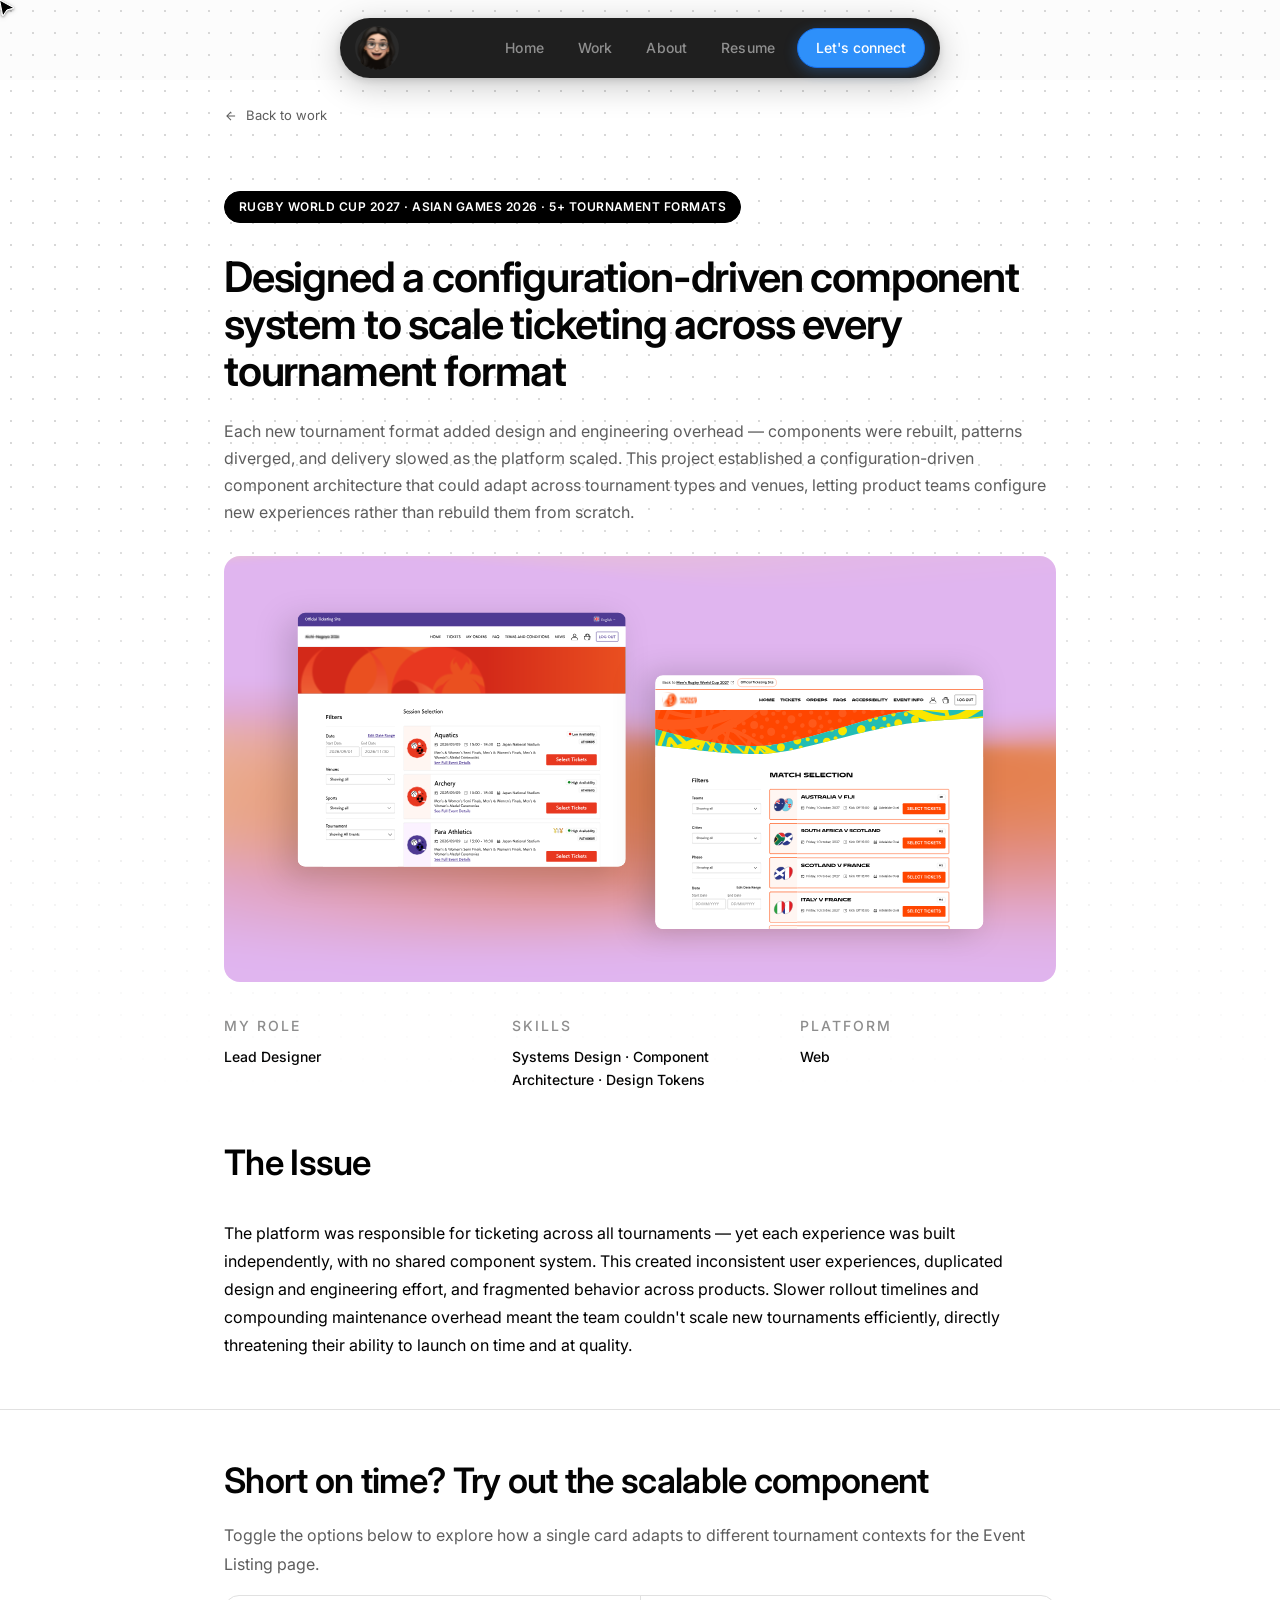
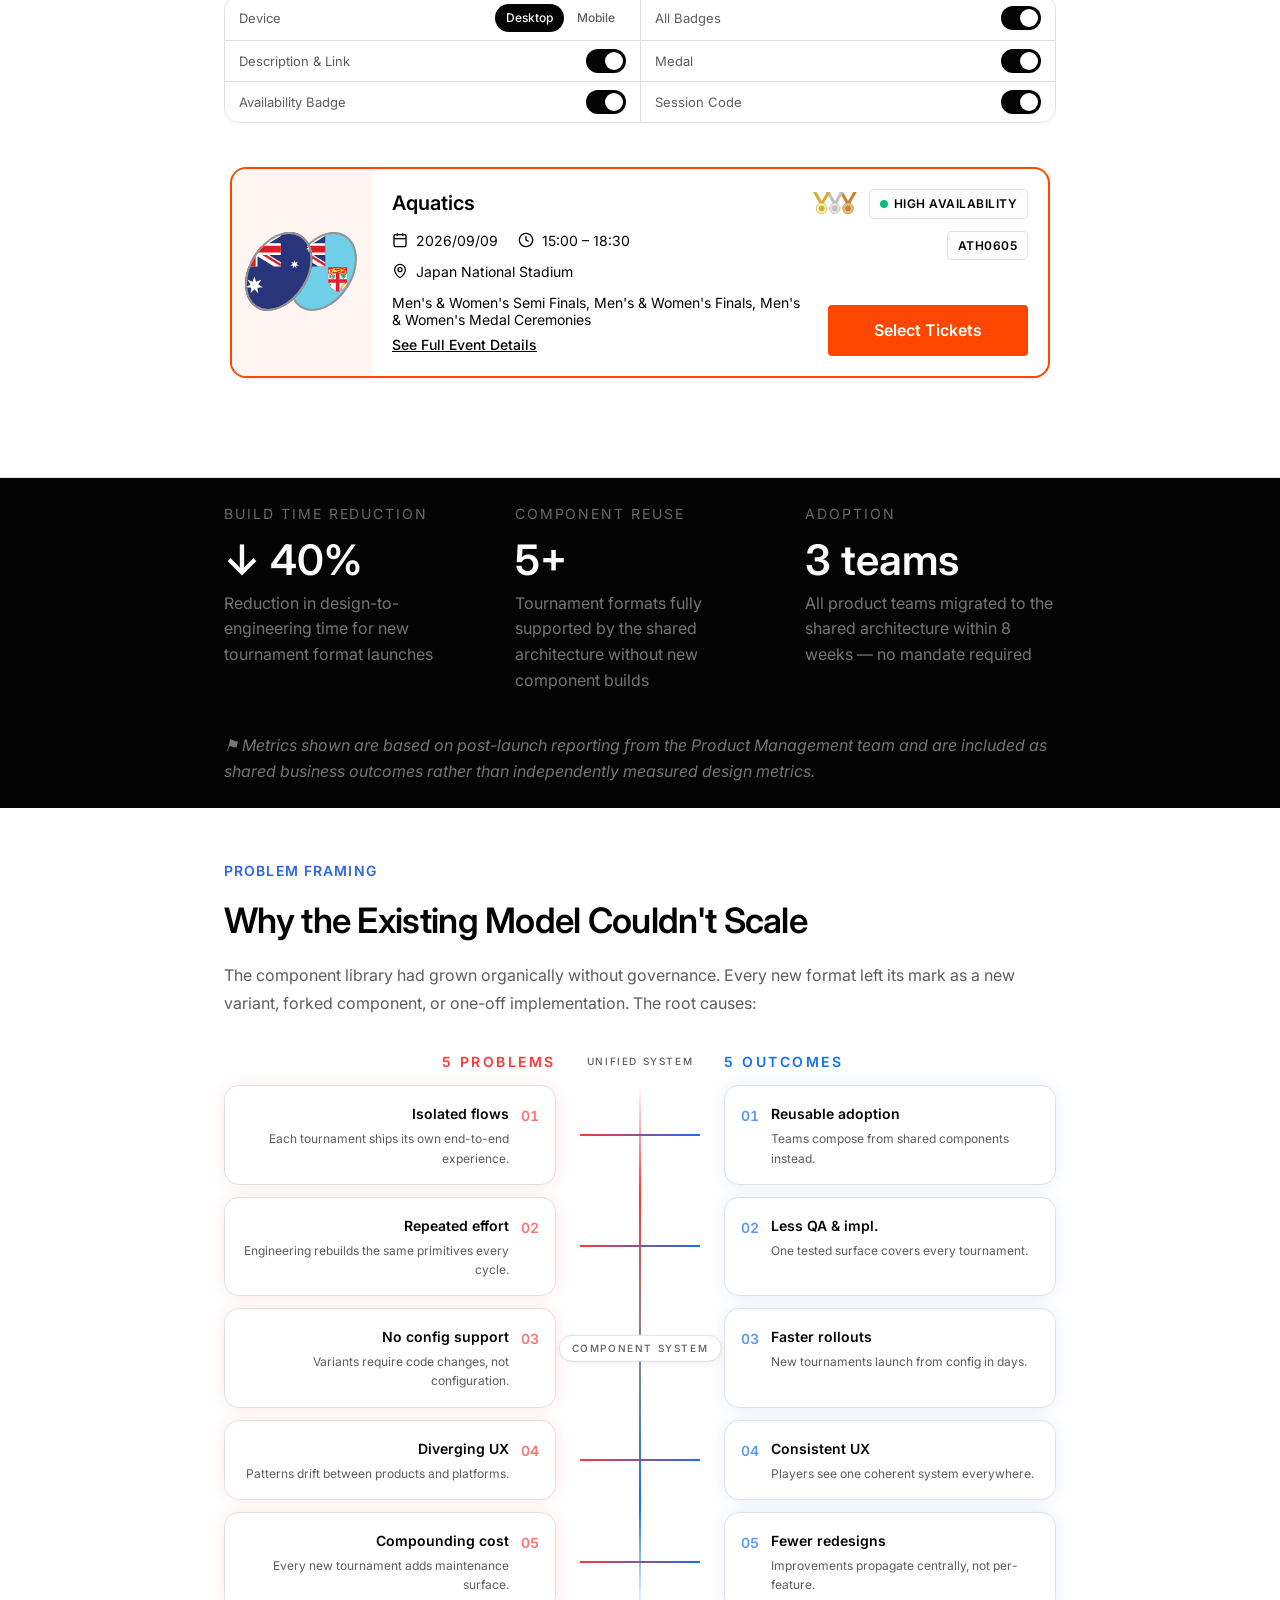
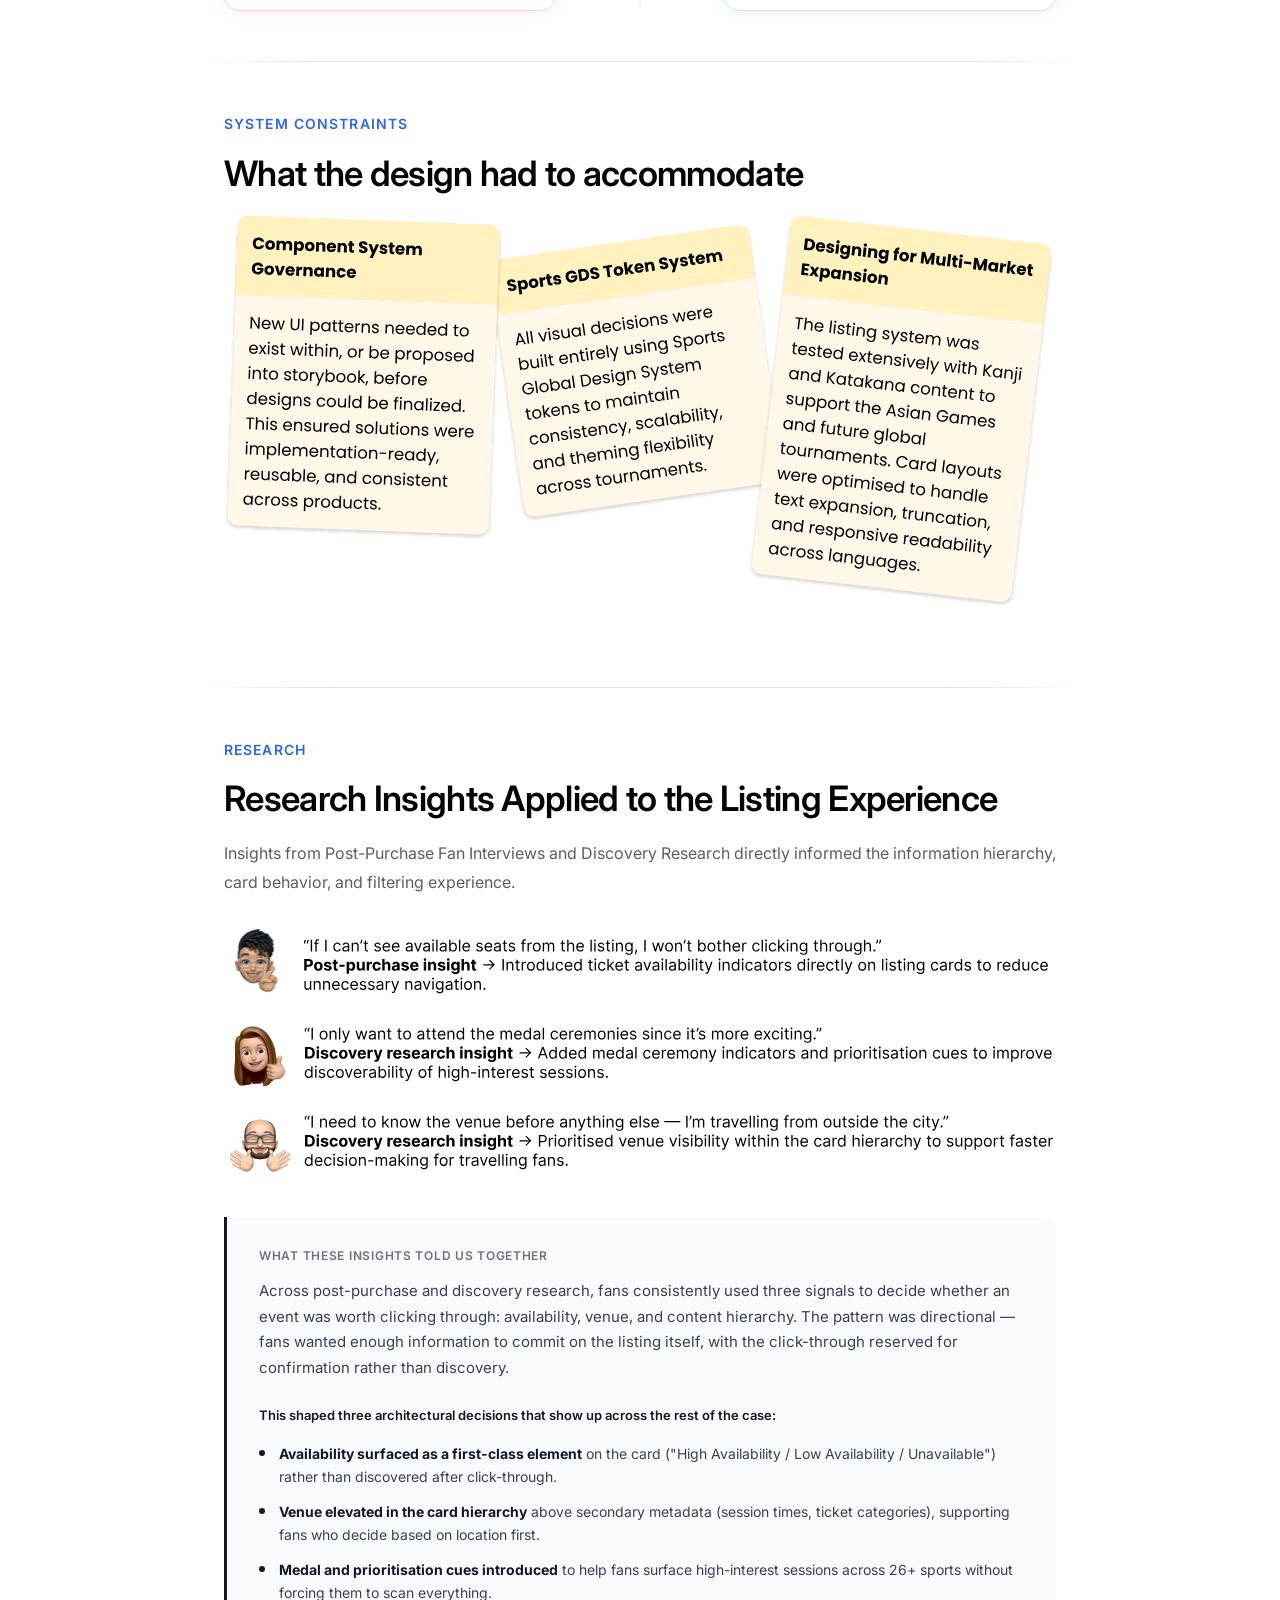
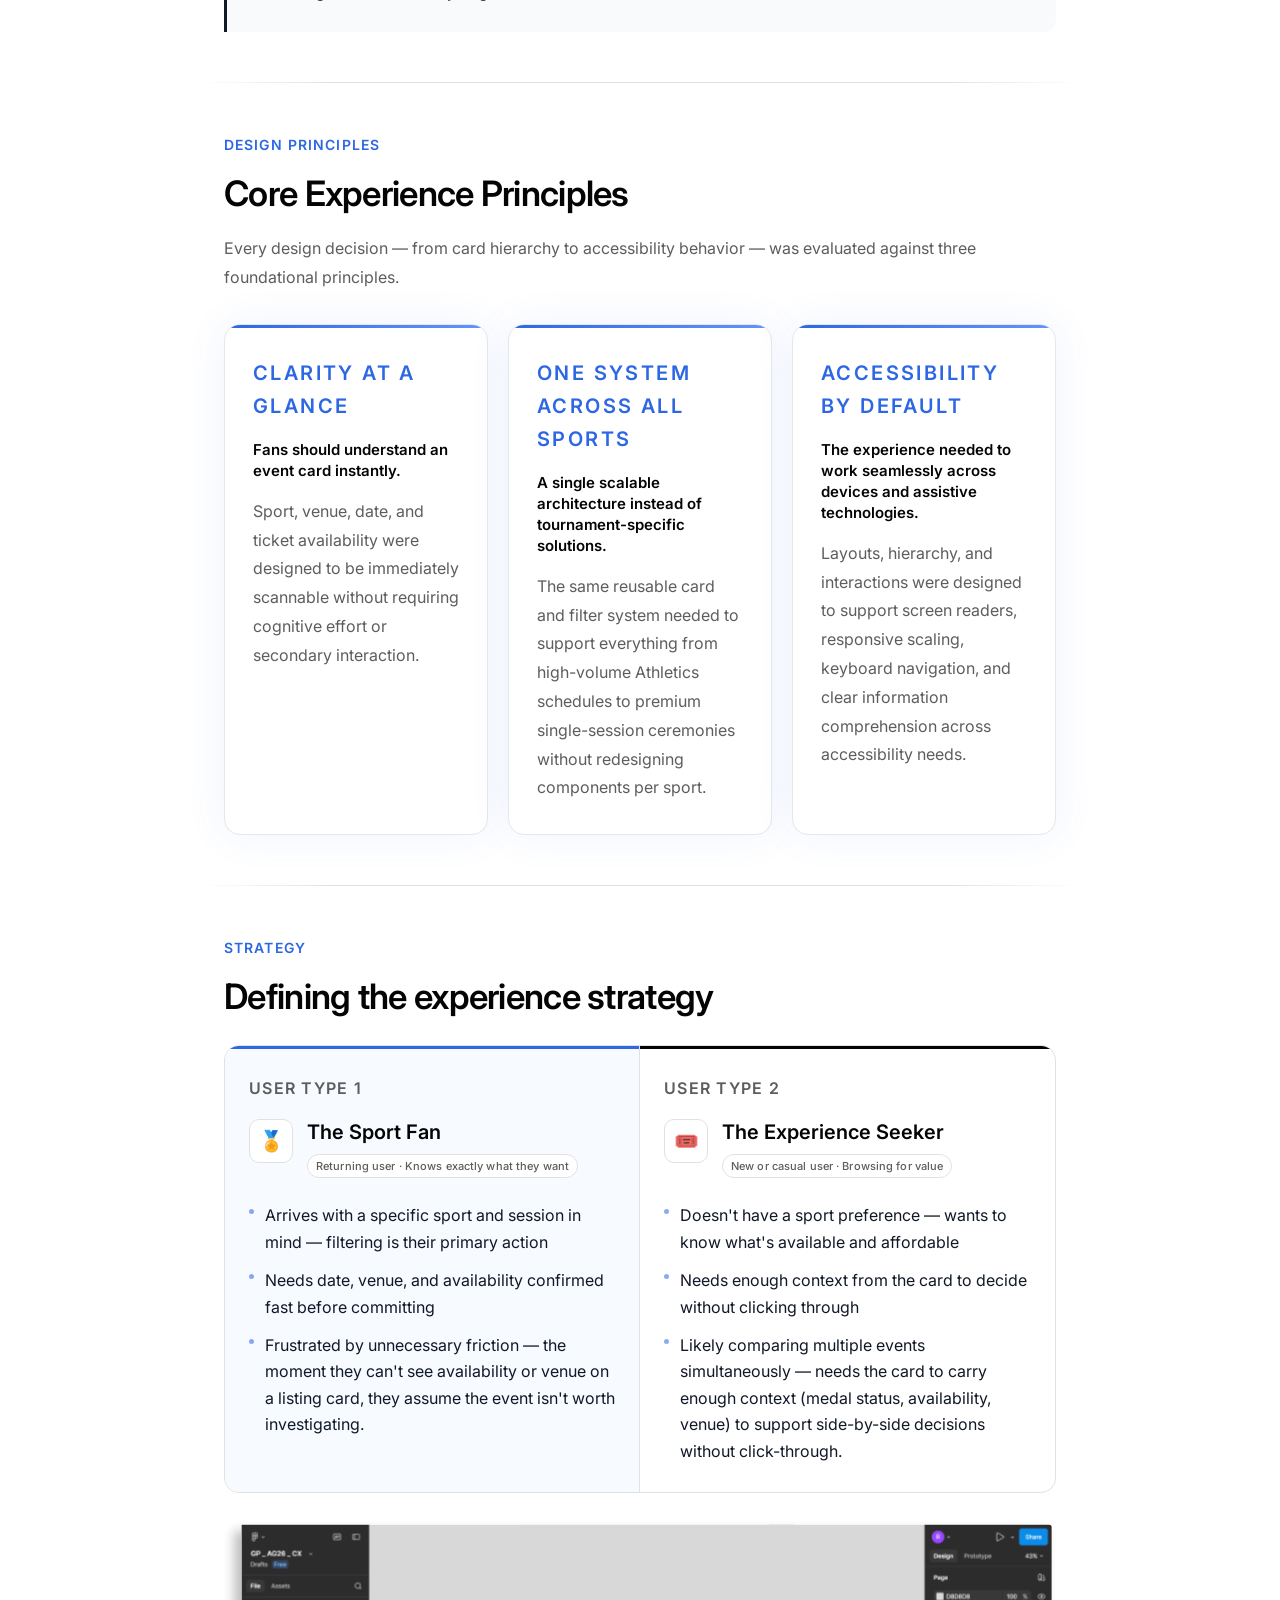
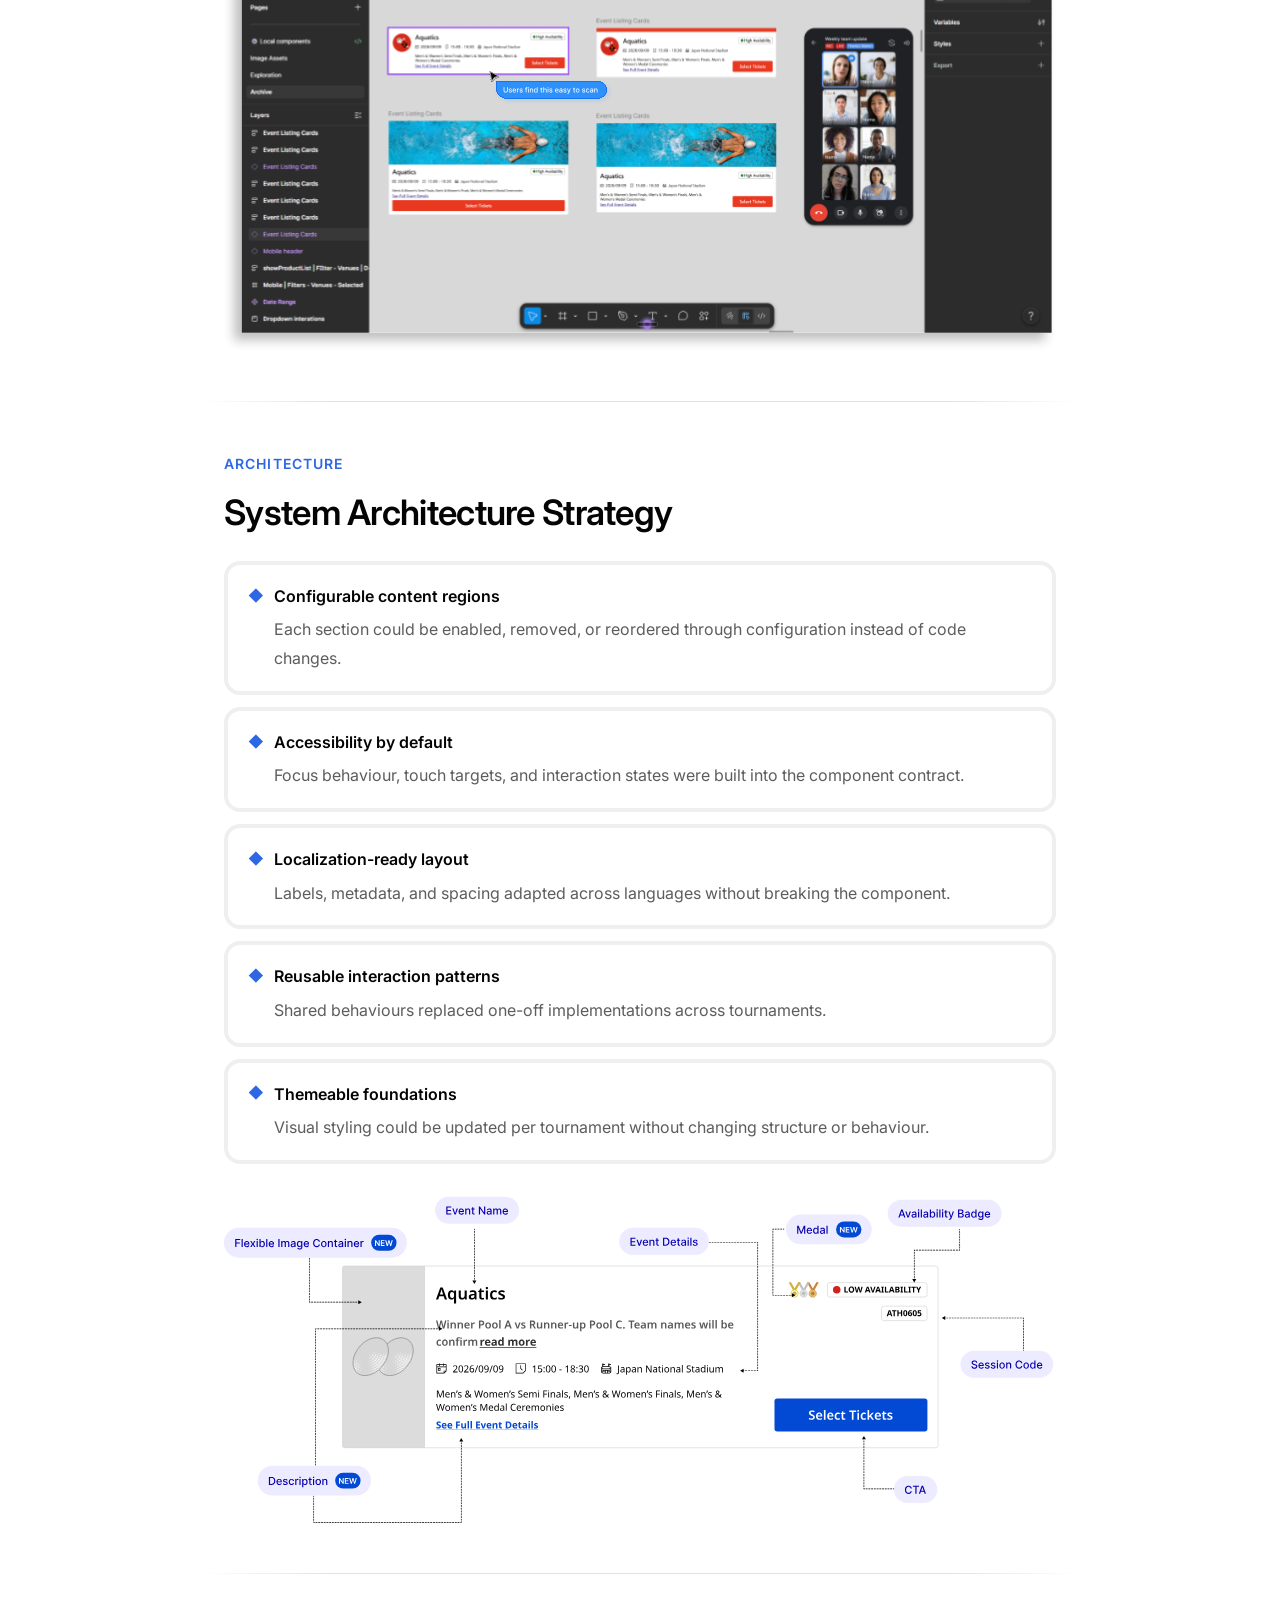
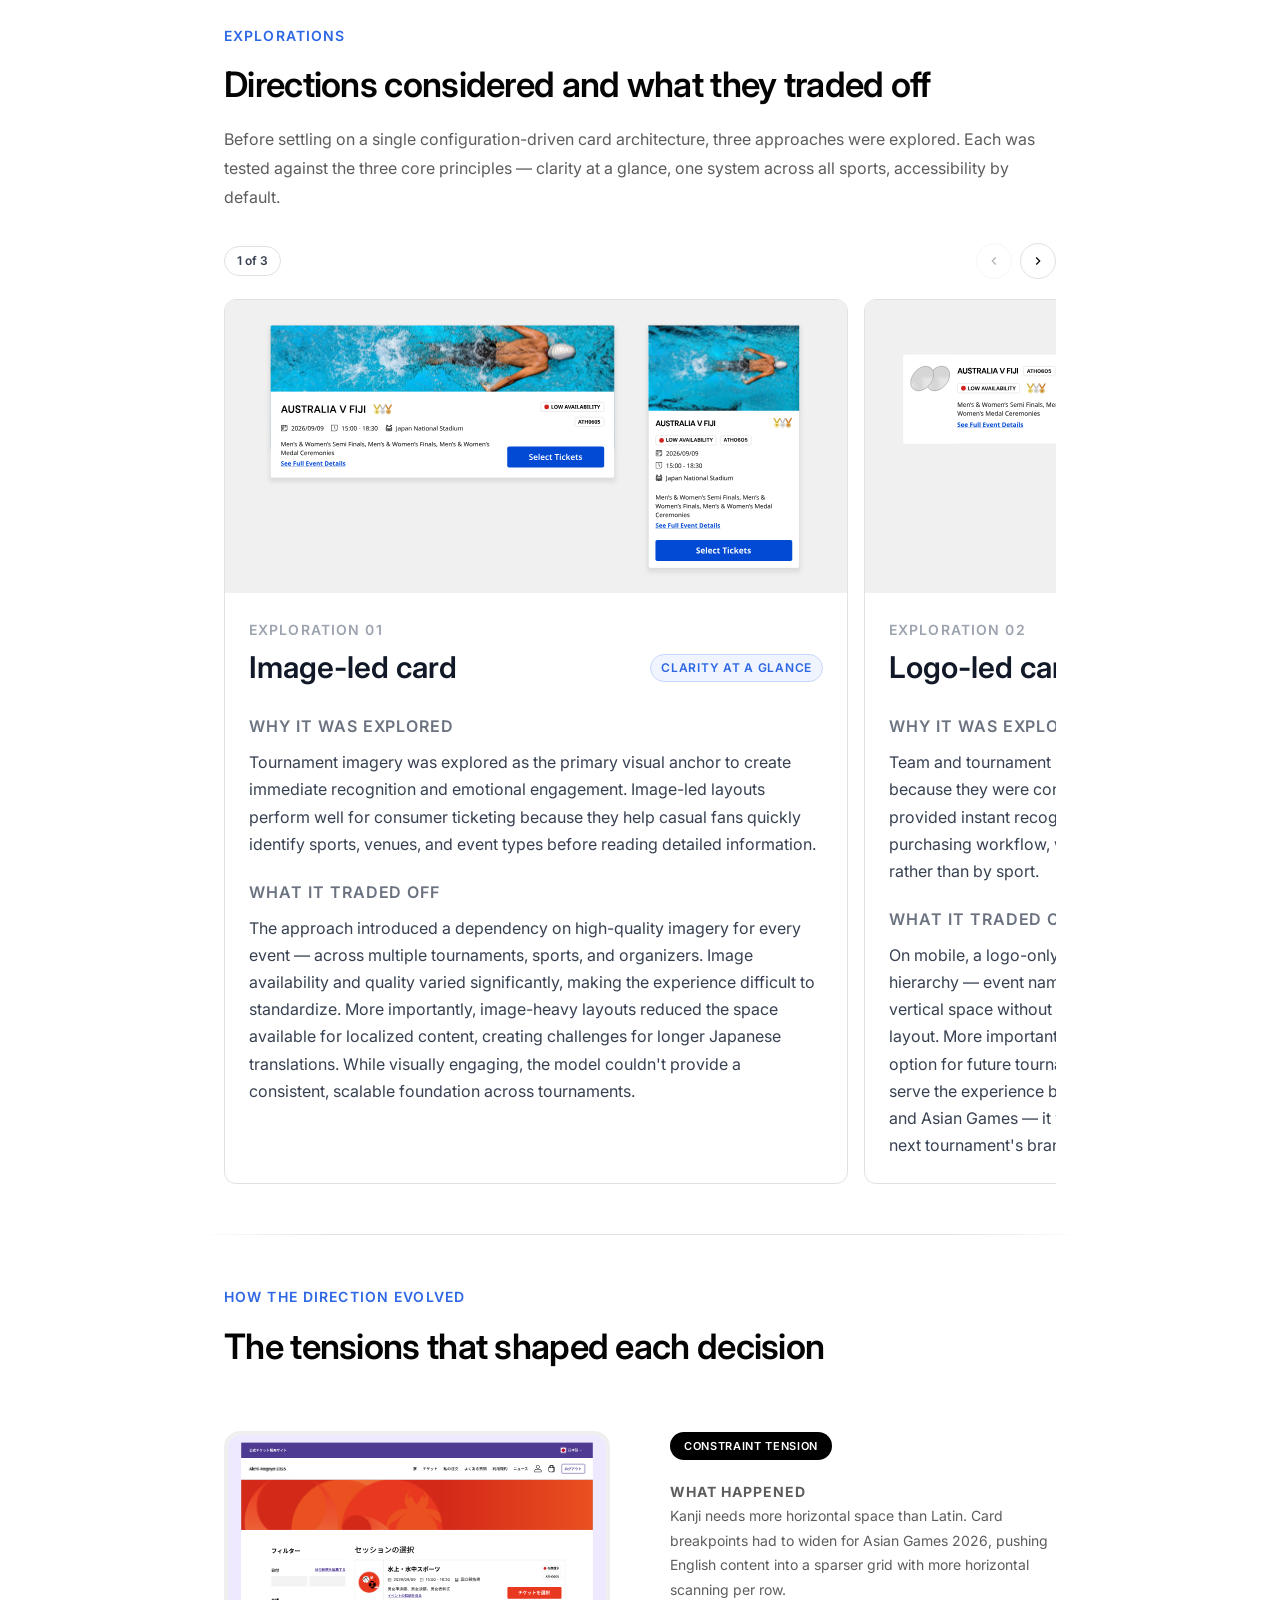
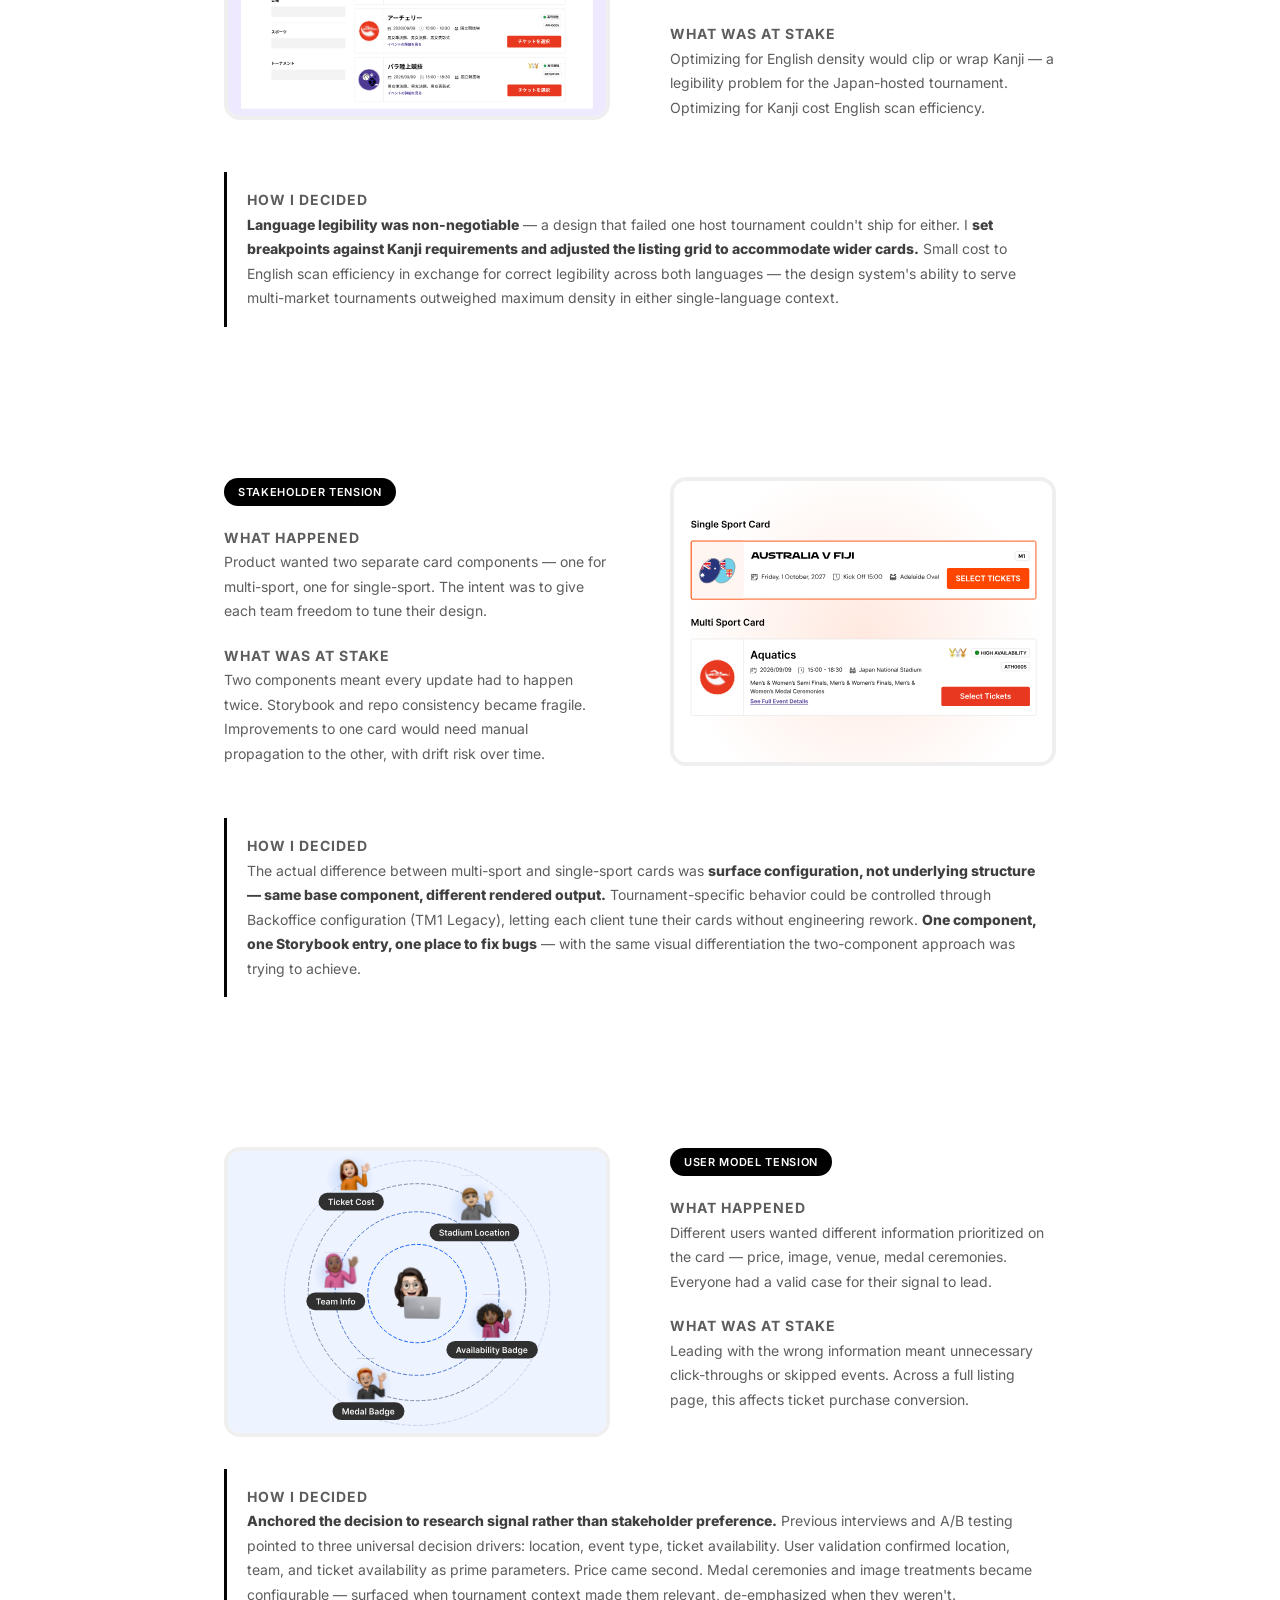
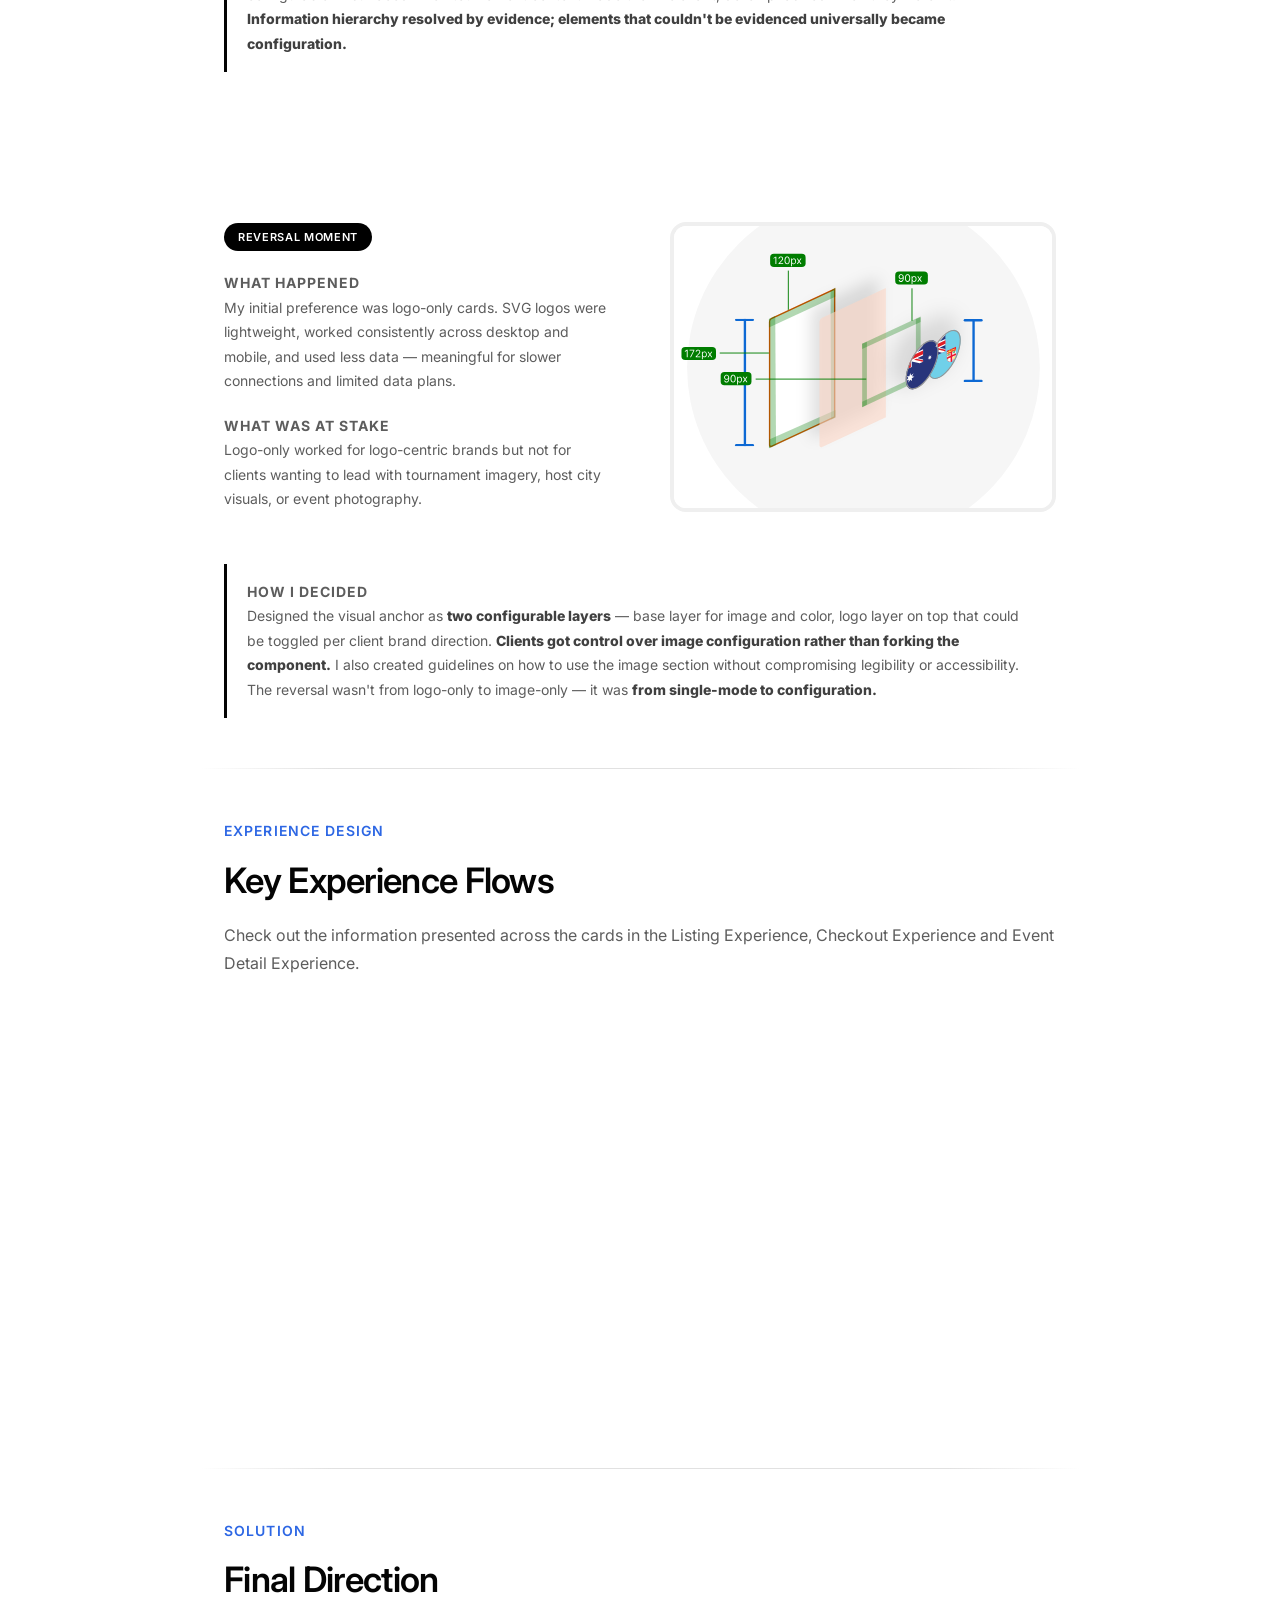
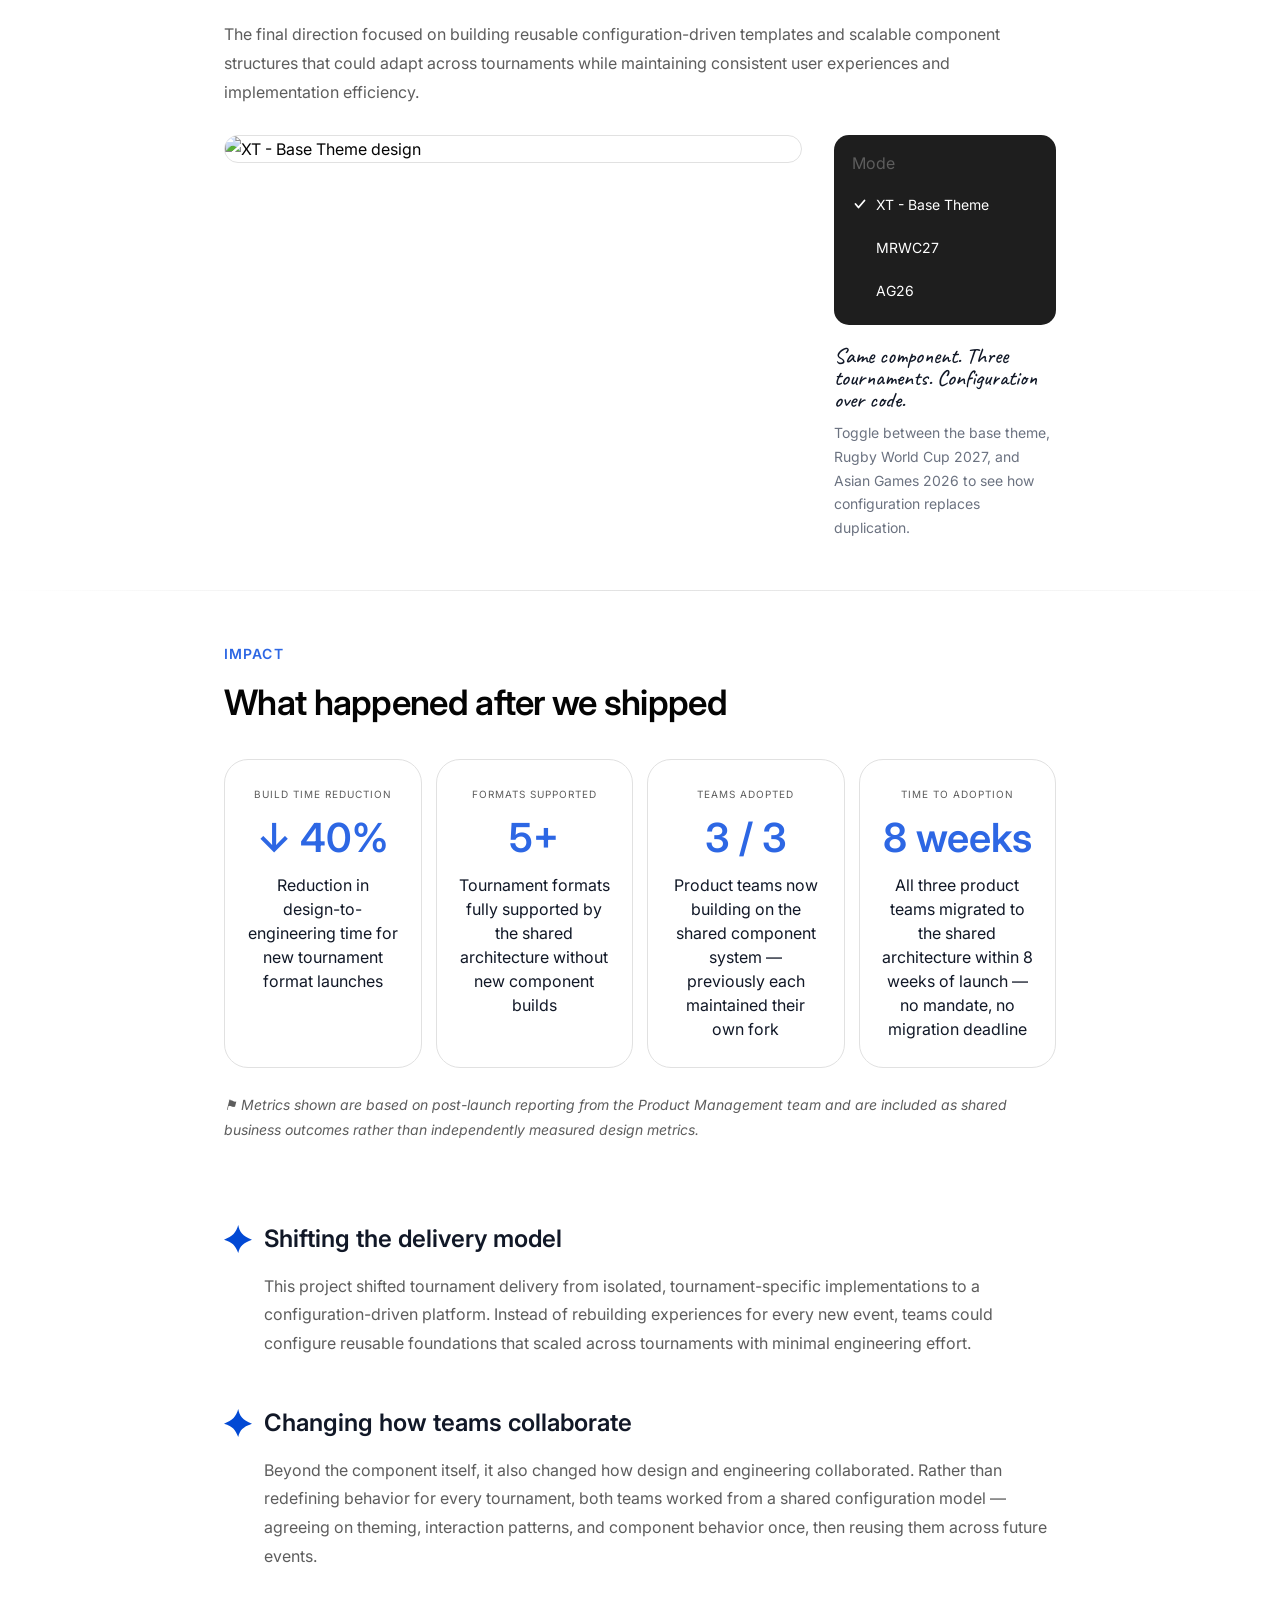
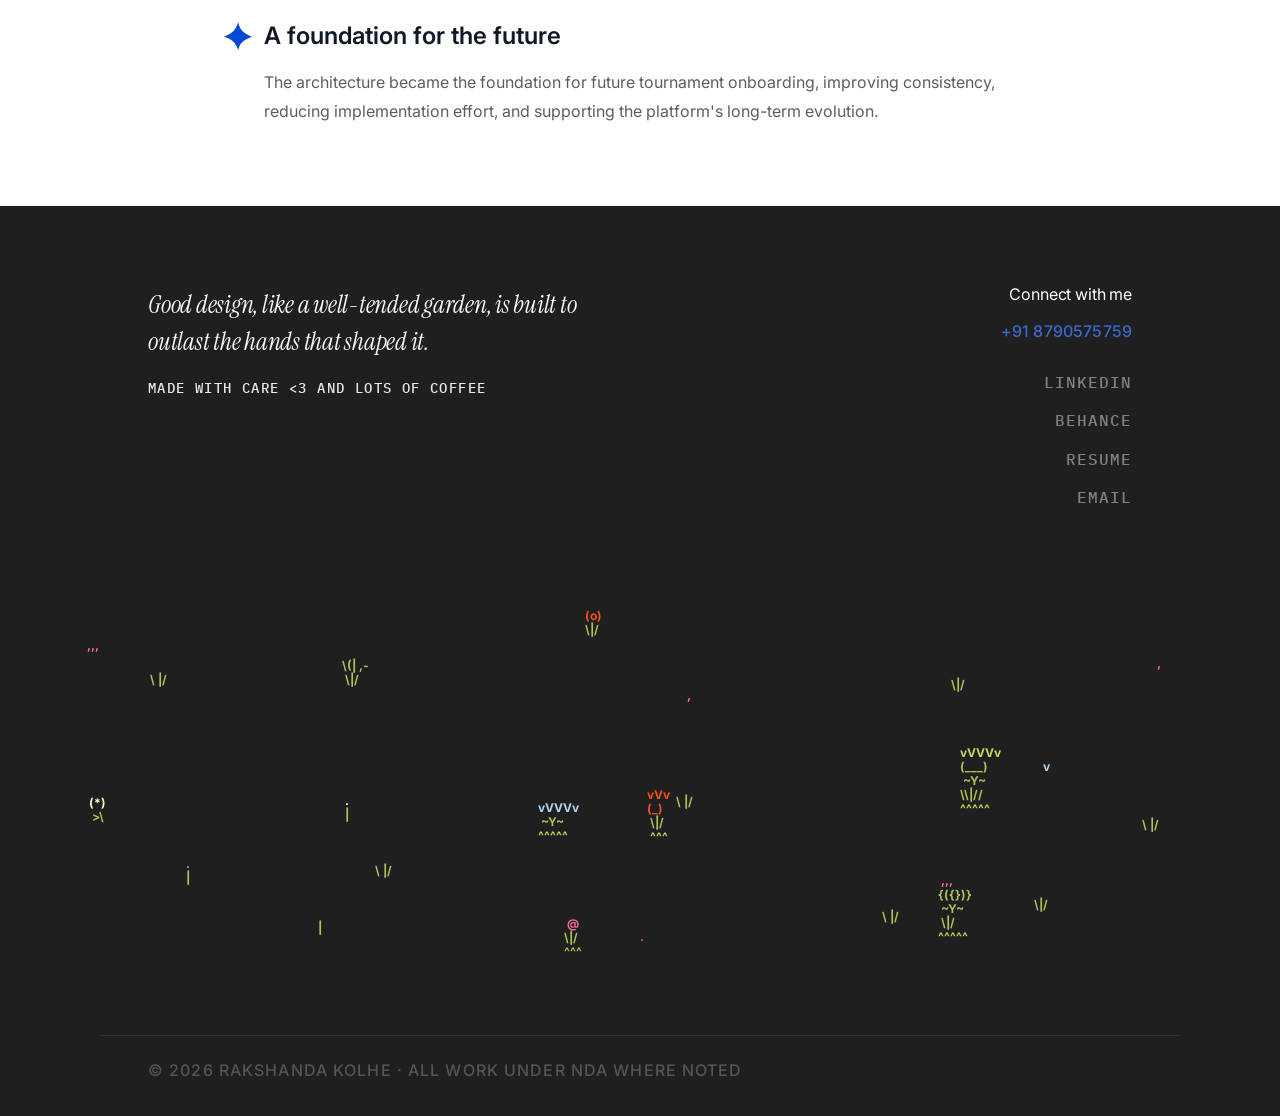
==== commit a9e3abf5: "Refine typography, layout, and section styling across all three case studies - Apply Inter Display t" ====
--- a/projects/multi-tournament-architecture/index.html
+++ b/projects/multi-tournament-architecture/index.html
@@ -1,4 +1,4 @@
-<!DOCTYPE html>
+﻿<!DOCTYPE html>
 <html lang="en">
 <head>
   <meta charset="UTF-8" />
@@ -9,13 +9,15 @@
   <link rel="preconnect" href="https://fonts.googleapis.com" />
   <link rel="preconnect" href="https://fonts.gstatic.com" crossorigin />
   <link rel="stylesheet" href="https://fonts.googleapis.com/css2?family=Caveat&display=swap" />
+  <link rel="stylesheet" href="https://fonts.googleapis.com/css2?family=Inter+Display:ital,opsz,wght@0,14..32,100..900;1,14..32,100..900&display=swap" />
   <link rel="stylesheet" href="../../css/portfolio.css" />
   <style>
     .exp-card { min-width: 75%; border: 1px solid var(--border); border-radius: 12px; overflow: hidden; background: var(--card); }
     .exp-card-header { display: flex; flex-wrap: wrap; align-items: center; gap: 0 12px; margin-bottom: 25px; }
-    .exp-label { width: 100%; order: 1; font-size: 12px !important; font-weight: 600; letter-spacing: 0.08em; text-transform: uppercase; color: #9ca3af !important; margin: 0 0 6px !important; }
-    .exp-heading { flex: 1; order: 2; font-size: 20px !important; font-weight: 600 !important; color: #111827 !important; margin: 0 !important; line-height: 1.3 !important; }
-    .exp-pill { order: 3; font-size: 11px; font-weight: 600; letter-spacing: 0.06em; text-transform: uppercase; color: #2d67e4; background: #eff4ff; border: 1px solid #c7d7fd; border-radius: 20px; padding: 3px 10px; white-space: nowrap; }
+    .exp-label { width: 100%; order: 1; font-size: 14px !important; font-weight: 600; letter-spacing: 0.08em; text-transform: uppercase; color: #9ca3af !important; margin: 0 0 6px !important; }
+    .exp-heading { flex: 1; order: 2; font-size: 30px !important; font-weight: 600 !important; color: #111827 !important; margin: 0 !important; line-height: 1.3 !important; }
+    .exp-pill { order: 3; font-size: 12px; font-weight: 600; letter-spacing: 0.06em; text-transform: uppercase; color: #2d67e4; background: #eff4ff; border: 1px solid #c7d7fd; border-radius: 20px; padding: 3px 10px; white-space: nowrap; }
+    .exp-card p:not(.exp-heading):not(.exp-label) { font-size: 16px !important; }
     .metric-row { grid-template-columns: repeat(4, 1fr) !important; }
     @media (max-width: 768px) {
       .exp-card { min-width: 100%; }
@@ -28,7 +30,7 @@
     }
   </style>
 </head>
-<body>
+<body class="mta-page">
 
 <nav class="island-nav" aria-label="Primary navigation">
   <div class="nav-profile" aria-hidden="true">
@@ -196,7 +198,7 @@
      04 · ROOT CAUSE ANALYSIS
 ══════════════════════════════════════ -->
 <section class="cs-section">
-  <p class="section-label"><span class="num">01</span> Problem Framing</p>
+  <p class="section-label">Problem Framing</p>
   <h2 style="margin-bottom: 20px;">Why the Existing Model Couldn't Scale</h2>
 
   <p>The component library had grown organically without governance. Every new format left its mark as a new variant, forked component, or one-off implementation. The root causes:</p>
@@ -289,7 +291,7 @@
      05 · CONSTRAINTS THAT SHAPED THE DESIGN
 ══════════════════════════════════════ -->
 <section class="cs-section">
-  <p class="section-label"><span class="num">02</span> System Constraints</p>
+  <p class="section-label">System Constraints</p>
   <h2 style="margin-bottom: 20px;">What the design had to accommodate</h2>
 
   <img src="../../assets/what-the-design-had-to-accommodate.svg" alt="What the design had to accommodate" style="width:100%;height:auto;display:block;margin-bottom:28px;" />
@@ -300,7 +302,7 @@
      06 · RESEARCH INSIGHTS APPLIED
 ══════════════════════════════════════ -->
 <section class="cs-section">
-  <p class="section-label"><span class="num">03</span> Research</p>
+  <p class="section-label">Research</p>
   <h2 style="margin-bottom: 20px;">Research Insights Applied to the Listing Experience</h2>
 
   <p>Insights from Post-Purchase Fan Interviews and Discovery Research directly informed the information hierarchy, card behavior, and filtering experience.</p>
@@ -337,7 +339,7 @@
      07 · CORE EXPERIENCE PRINCIPLES
 ══════════════════════════════════════ -->
 <section class="cs-section">
-  <p class="section-label"><span class="num">04</span> Design Principles</p>
+  <p class="section-label">Design Principles</p>
   <h2 style="margin-bottom: 20px;">Core Experience Principles</h2>
 
   <p>Every design decision — from card hierarchy to accessibility behavior — was evaluated against three foundational principles.</p>
@@ -380,7 +382,7 @@
      08 · DEFINING THE EXPERIENCE STRATEGY
 ══════════════════════════════════════ -->
 <section class="cs-section">
-  <p class="section-label"><span class="num">05</span> Strategy</p>
+  <p class="section-label">Strategy</p>
   <h2 style="margin-bottom: 20px;">Defining the experience strategy</h2>
 
   <div class="fan-table">
@@ -423,7 +425,7 @@
      09 · SYSTEM ARCHITECTURE STRATEGY
 ══════════════════════════════════════ -->
 <section class="cs-section">
-  <p class="section-label"><span class="num">06</span> Architecture</p>
+  <p class="section-label">Architecture</p>
   <h2 style="margin-bottom: 20px;">System Architecture Strategy</h2>
 
   <div class="arch-terminal-list">
@@ -484,7 +486,7 @@
      07 · DIRECTIONS CONSIDERED
 ══════════════════════════════════════ -->
 <section class="cs-section">
-  <p class="section-label"><span class="num">07</span> Explorations</p>
+  <p class="section-label">Explorations</p>
   <h2 style="margin-bottom: 20px;">Directions considered and what they traded off</h2>
   <p>Before settling on a single configuration-driven card architecture, three approaches were explored. Each was tested against the three core principles — clarity at a glance, one system across all sports, accessibility by default.</p>
 
@@ -579,7 +581,7 @@
      11 · COMPONENTS AND DESIGN SYSTEM THINKING
 ══════════════════════════════════════ -->
 <section class="cs-section">
-  <p class="section-label"><span class="num">08</span> How the direction evolved</p>
+  <p class="section-label">How the direction evolved</p>
   <h2 style="margin-bottom: 20px;">The tensions that shaped each decision</h2>
 
   <style>
@@ -687,7 +689,7 @@
      11 · KEY EXPERIENCE FLOWS
 ══════════════════════════════════════ -->
 <section class="cs-section">
-  <p class="section-label"><span class="num">09</span> Experience Design</p>
+  <p class="section-label">Experience Design</p>
   <h2 style="margin-bottom: 20px;">Key Experience Flows</h2>
 
   <p>Check out the information presented across the cards in the Listing Experience, Checkout Experience and Event Detail Experience.</p>
@@ -700,7 +702,7 @@
      12 · FINAL DIRECTION
 ══════════════════════════════════════ -->
 <section class="cs-section">
-  <p class="section-label"><span class="num">10</span> Solution</p>
+  <p class="section-label">Solution</p>
   <h2 style="margin-bottom: 20px;">Final Direction</h2>
 
   <p>The final direction focused on building reusable configuration-driven templates and scalable component structures that could adapt across tournaments while maintaining consistent user experiences and implementation efficiency.</p>
@@ -747,7 +749,7 @@
      13 · OUTCOME AND IMPACT
 ══════════════════════════════════════ -->
 <section class="cs-section cs-section--no-stroke">
-  <p class="section-label"><span class="num">11</span> Impact</p>
+  <p class="section-label">Impact</p>
   <h2 style="margin-bottom: 20px;">What happened after we shipped</h2>
 
   <div class="metric-row">
@@ -772,13 +774,30 @@
       <p>All three product teams migrated to the shared architecture within 8 weeks of launch — no mandate, no migration deadline</p>
     </div>
   </div>
-  <p class="outcome-note" style="margin-top: 24px; color: var(--muted-fg);">⚑ Metrics shown are based on post-launch reporting from the Product Management team and are included as shared business outcomes rather than independently measured design metrics.</p>
-
-  <div class="cs12-reflection">
-    <h3>Lasting Impact</h3>
-    <p>This project shifted tournament delivery from isolated, tournament-specific implementations to a configuration-driven platform. <span class="tension-highlight">Instead of rebuilding experiences for every new event, teams could configure reusable foundations that scaled across tournaments with minimal engineering effort.</span></p>
-    <p>Beyond the component itself, it also changed how design and engineering collaborated. <span class="tension-highlight">Rather than redefining behavior for every tournament, both teams worked from a shared configuration model — agreeing on theming, interaction patterns, and component behavior once, then reusing them across future events.</span></p>
-    <p><span class="tension-highlight">The architecture became the foundation for future tournament onboarding, improving consistency, reducing implementation effort, and supporting the platform's long-term evolution.</span></p>
+  <p class="outcome-note" style="margin-top: 24px; margin-bottom: 80px; font-size: 14px !important; color: var(--muted-fg);">⚑ Metrics shown are based on post-launch reporting from the Product Management team and are included as shared business outcomes rather than independently measured design metrics.</p>
+
+  <div style="display: flex; flex-direction: column; gap: 48px; margin-top: 8px;">
+    <div>
+      <div style="display: flex; align-items: center; gap: 12px; margin-bottom: 16px;">
+        <img src="../../assets/sparkle.svg" style="width: 28px; height: 28px;" />
+        <h3 style="font-size: 24px; font-weight: 600; color: #111827; margin: 0;">Shifting the delivery model</h3>
+      </div>
+      <p style="font-size: 16px !important; padding-left: 40px;">This project shifted tournament delivery from isolated, tournament-specific implementations to a configuration-driven platform. Instead of rebuilding experiences for every new event, teams could configure reusable foundations that scaled across tournaments with minimal engineering effort.</p>
+    </div>
+    <div>
+      <div style="display: flex; align-items: center; gap: 12px; margin-bottom: 16px;">
+        <img src="../../assets/sparkle.svg" style="width: 28px; height: 28px;" />
+        <h3 style="font-size: 24px; font-weight: 600; color: #111827; margin: 0;">Changing how teams collaborate</h3>
+      </div>
+      <p style="font-size: 16px !important; padding-left: 40px;">Beyond the component itself, it also changed how design and engineering collaborated. Rather than redefining behavior for every tournament, both teams worked from a shared configuration model — agreeing on theming, interaction patterns, and component behavior once, then reusing them across future events.</p>
+    </div>
+    <div>
+      <div style="display: flex; align-items: center; gap: 12px; margin-bottom: 16px;">
+        <img src="../../assets/sparkle.svg" style="width: 28px; height: 28px;" />
+        <h3 style="font-size: 24px; font-weight: 600; color: #111827; margin: 0;">A foundation for the future</h3>
+      </div>
+      <p style="font-size: 16px !important; padding-left: 40px;">The architecture became the foundation for future tournament onboarding, improving consistency, reducing implementation effort, and supporting the platform's long-term evolution.</p>
+    </div>
   </div>
 </section>
 
--- a/css/portfolio.css
+++ b/css/portfolio.css
@@ -390,7 +390,7 @@
 .hero {
   max-width: var(--content-w);
   margin: 0 auto;
-  padding: 100px 48px 96px;
+  padding: 60px 48px 0;
 }
 .hero-eyebrow {
   display: flex;
@@ -470,6 +470,204 @@
   display: flex;
   flex-wrap: wrap;
   gap: 12px;
+}
+
+/* ── Hero split layout ── */
+.hero-split {
+  display: grid;
+  grid-template-columns: 1fr 1fr;
+  gap: 64px;
+  align-items: center;
+}
+.hero-left {
+  display: flex;
+  align-items: center;
+  justify-content: center;
+}
+
+/* Folder + polaroid */
+.hero-folder-wrap {
+  position: relative;
+  display: inline-block;
+}
+.hero-folder-img {
+  width: 100%;
+  max-width: 620px;
+  height: auto;
+  display: block;
+}
+.hero-polaroid {
+  position: absolute;
+  top: 16%;
+  left: 24%;
+  width: 62%;
+  transform: rotate(-2deg);
+  cursor: pointer;
+  z-index: 2;
+}
+.polaroid-img {
+  width: 100%;
+  height: auto;
+  display: block;
+  transform-origin: center center;
+}
+@keyframes polaroid-tap {
+  0%   { transform: rotate(0deg); }
+  35%  { transform: rotate(-4deg); }
+  70%  { transform: rotate(3deg); }
+  100% { transform: rotate(0deg); }
+}
+.polaroid-img.wobbling {
+  animation: polaroid-tap 0.5s cubic-bezier(0.34, 1.56, 0.64, 1) forwards;
+}
+.polaroid-pin {
+  position: absolute;
+  top: 12%;
+  right: -8%;
+  width: 28%;
+  height: auto;
+  pointer-events: none;
+  z-index: 3;
+}
+
+/* Right text column */
+.hero-right .hero-eyebrow {
+  margin-bottom: 16px;
+}
+@keyframes hero-word-in {
+  from {
+    opacity: 0;
+    transform: translateY(18px);
+  }
+  to {
+    opacity: 1;
+    transform: translateY(0);
+  }
+}
+.hw {
+  display: inline-block;
+  opacity: 0;
+  animation: hero-word-in 0.9s cubic-bezier(0.22, 1, 0.36, 1) forwards;
+}
+@media (prefers-reduced-motion: reduce) {
+  .hw { opacity: 1; animation: none; }
+}
+.hero-right .hero-title {
+  font-family: 'Inter Display', system-ui, sans-serif;
+  font-size: clamp(1.8rem, 3.2vw, 2.6rem);
+  font-weight: 500;
+  line-height: 1.15;
+  letter-spacing: -0.02em;
+  color: #2d67e4;
+  max-width: 560px;
+  margin-bottom: 20px;
+}
+.hero-right .hero-desc {
+  font-size: 15px;
+  line-height: 1.75;
+  color: var(--muted-fg);
+  margin-bottom: 16px;
+  max-width: 480px;
+}
+.hero-previously {
+  font-size: 15px;
+  color: var(--muted-fg);
+  margin-bottom: 32px;
+}
+.hero-previously strong {
+  color: var(--fg);
+  font-weight: 600;
+}
+.hero-previously strong a {
+  color: #414141;
+  text-decoration: underline;
+}
+
+/* ── Homepage typography ── */
+.home h1 {
+  font-family: 'Inter Display', system-ui, sans-serif;
+  font-weight: 620;
+}
+.home h2 {
+  font-family: 'Inter Display', system-ui, sans-serif;
+  font-size: 40px;
+  font-weight: 620;
+  margin-bottom: 10px;
+}
+.home h3 {
+  font-family: 'Inter Display', system-ui, sans-serif;
+  font-size: 32px;
+  font-weight: 500;
+}
+.home p {
+  font-family: 'Inter Display', system-ui, sans-serif;
+  font-size: 16px !important;
+}
+.home .label {
+  font-family: 'Inter Display', system-ui, sans-serif;
+  font-size: 14px;
+  font-weight: 620;
+  margin-bottom: 15px;
+  color: #2d67e4;
+}
+
+/* ── RTSS page typography ── */
+.rtss-page h1,
+.rtss-page .cs-hero-title {
+  font-family: 'Inter Display', system-ui, sans-serif !important;
+  font-weight: 620;
+}
+.rtss-page h2 {
+  font-family: 'Inter Display', system-ui, sans-serif !important;
+  font-weight: 620;
+}
+.rtss-page h3 {
+  font-family: 'Inter Display', system-ui, sans-serif !important;
+  font-size: 32px;
+  font-weight: 600;
+}
+.rtss-page p,
+.rtss-page .cs-hero-desc,
+.rtss-page blockquote,
+.rtss-page .quote-text {
+  font-family: 'Inter Display', system-ui, sans-serif !important;
+}
+.rtss-page label,
+.rtss-page .section-label,
+.rtss-page .num {
+  font-family: 'Inter Display', system-ui, sans-serif !important;
+}
+.rtss-page .section-label {
+  font-size: 14px !important;
+  font-weight: 600 !important;
+  color: #2d67e4 !important;
+  opacity: 1 !important;
+  text-transform: uppercase !important;
+  letter-spacing: 0.08em !important;
+  margin-bottom: 15px !important;
+}
+.rtss-page h2 {
+  font-family: 'Inter Display', system-ui, sans-serif !important;
+  font-size: 35px !important;
+  font-weight: 600 !important;
+}
+.rtss-page p {
+  font-family: 'Inter Display', system-ui, sans-serif !important;
+  font-size: 16px;
+}
+.rtss-page * {
+  font-family: 'Inter Display', system-ui, sans-serif;
+}
+.rtss-page .quote-text {
+  font-size: 16px !important;
+  font-style: normal !important;
+}
+
+/* Responsive */
+@media (max-width: 860px) {
+  .hero-split { grid-template-columns: 1fr; gap: 40px; }
+  .hero-left { order: -1; }
+  .hero-folder-img { max-width: 320px; }
 }
 .btn {
   display: inline-flex;
@@ -787,65 +985,57 @@
 .status-err  { background: oklch(0.65 0.18 27); }
 
 /* ── Card body ── */
-.work-card-body { flex: 1; display: flex; flex-direction: column; }
-
-.work-card-title-row {
-  display: flex;
+.work-card-body { flex: 1; display: flex; flex-direction: column; padding-top: 20px; }
+
+.work-card-title {
+  font-family: 'Inter Display', system-ui, sans-serif;
+  font-size: 28px !important;
+  font-weight: 700;
+  line-height: 1.2;
+  letter-spacing: -0.02em;
+  color: var(--fg);
+  margin-bottom: 12px;
+}
+
+.work-card-desc {
+  font-family: 'Inter Display', system-ui, sans-serif;
+  font-size: 14px;
+  line-height: 1.65;
+  color: var(--muted-fg);
+  margin-bottom: 20px;
+  flex: 1;
+}
+
+.work-card-bottom {
+  display: flex;
+  align-items: center;
   justify-content: space-between;
-  align-items: flex-start;
-  gap: 14px;
-  margin-bottom: 11px;
-}
-.work-card-title {
-  font-family: var(--serif);
-  font-size: clamp(1.2rem, 2vw, 1.5rem);
-  font-weight: 400;
-  line-height: 1.2;
-  letter-spacing: -0.025em;
-  color: var(--fg);
-  flex: 1;
-}
+  gap: 12px;
+  margin-top: auto;
+}
+
+/* Focus area pills */
+.work-card-pills {
+  display: flex;
+  flex-wrap: wrap;
+  gap: 7px;
+}
+
 .work-card-arrow {
-  width: 36px;
-  height: 36px;
+  width: 40px;
+  height: 40px;
   border-radius: 50%;
-  border: 1px solid var(--border);
-  background: var(--card);
+  background: var(--fg);
+  border: none;
   display: flex;
   align-items: center;
   justify-content: center;
   flex-shrink: 0;
-  color: var(--muted-fg);
-  transition: background 0.25s ease,
-              border-color 0.25s ease,
-              color 0.25s ease,
-              transform 0.38s cubic-bezier(0.34,1.56,0.64,1);
-  margin-top: 2px;
+  color: var(--bg);
+  transition: transform 0.38s cubic-bezier(0.34,1.56,0.64,1), background 0.25s ease;
 }
 .work-card:hover .work-card-arrow {
-  background: var(--fg);
-  border-color: var(--fg);
-  color: var(--bg);
   transform: rotate(45deg);
-}
-
-/* Impact description — accent colored to signal business outcomes */
-.work-card-desc {
-  font-size: 14px;
-  line-height: 1.65;
-  color: oklch(0.38 0.14 263);  /* readable dark-blue accent */
-  margin-bottom: 16px;
-  height: 74px;
-  overflow: hidden;
-}
-
-/* Focus area pills */
-.work-card-pills {
-  display: flex;
-  flex-wrap: wrap;
-  gap: 7px;
-  margin-top: auto;
-  margin-bottom: 0;
 }
 .wc-pill {
   font-size: 12px;
@@ -854,12 +1044,11 @@
   border-radius: var(--r-full);
   letter-spacing: 0.01em;
   white-space: nowrap;
-}
-.wcp-purple { background: oklch(0.93 0.05 300); color: oklch(0.32 0.13 300); }
-.wcp-blue   { background: oklch(0.93 0.05 240); color: oklch(0.34 0.14 240); }
-.wcp-orange { background: oklch(0.94 0.05  52); color: oklch(0.42 0.14  52); }
-.wcp-green  { background: oklch(0.93 0.06 155); color: oklch(0.36 0.14 155); }
-.wcp-pink   { background: oklch(0.94 0.05 350); color: oklch(0.38 0.13 350); }
+  background: #F8F8F7;
+  border: 1px solid #5F6167;
+  color: #5F6167;
+}
+.wcp-purple, .wcp-blue, .wcp-orange, .wcp-green, .wcp-pink { background: #F8F8F7; border: 1px solid #5F6167; color: #5F6167; }
 
 /* ═══════════════════════════════════════════
    EXPERTISE GRID
@@ -1059,9 +1248,9 @@
   color: #ffffff;
 }
 
-.df-quote {
+.dark-footer .df-quote {
   font-family: var(--serif);
-  font-size: clamp(22px, 3.5vw, 32px);
+  font-size: 25px !important;
   font-style: italic;
   font-weight: 300;
   line-height: 1.5;
@@ -1070,9 +1259,9 @@
   margin: 0 0 15px;
 }
 
-.df-caption {
+.dark-footer .df-caption {
   font-family: "IBM Plex Mono", monospace;
-  font-size: 11px;
+  font-size: 14px !important;
   font-weight: 500;
   letter-spacing: 0.1em;
   text-transform: uppercase;
@@ -1089,9 +1278,9 @@
   text-align: right;
 }
 
-.df-contact-heading {
+.dark-footer .df-contact-heading {
   font-family: var(--sans);
-  font-size: 12px;
+  font-size: 16px !important;
   font-weight: 400;
   letter-spacing: -0.01em;
   color: #ffffff;
@@ -1126,9 +1315,9 @@
   text-align: right;
 }
 
-.df-link {
+.dark-footer .df-link {
   font-family: "IBM Plex Mono", monospace;
-  font-size: 11px;
+  font-size: 16px;
   font-weight: 500;
   letter-spacing: 0.06em;
   text-transform: uppercase;
@@ -1213,7 +1402,7 @@
     max-width: 100%;
   }
   .df-quote {
-    font-size: 20px;
+    font-size: 25px;
     margin-bottom: 15px;
   }
   .df-right {
@@ -1224,7 +1413,7 @@
     gap: 15px;
   }
   .df-contact-heading {
-    font-size: 14px;
+    font-size: 16px !important;
   }
   .df-contact {
     font-size: 12px;
@@ -1236,7 +1425,7 @@
     flex-wrap: wrap;
   }
   .df-link {
-    font-size: 11px;
+    font-size: 16px;
   }
   .df-garden {
     height: 900px;
@@ -1259,7 +1448,7 @@
 }
 
 .hero.reveal.visible {
-  padding-bottom: 48px;
+  padding-bottom: 30px;
   border-bottom: none;
 }
 @media (prefers-reduced-motion: reduce) {
@@ -1345,7 +1534,7 @@
 }
 .cs-meta-item label {
   display: block;
-  font-size: 10px;
+  font-size: 14px;
   font-weight: 500;
   letter-spacing: 0.14em;
   text-transform: uppercase;
@@ -1435,9 +1624,13 @@
   margin-bottom: 0;
   font-weight: 600;
 }
+.media-card-title strong {
+  font-size: 20px;
+  color: #000000;
+}
 .media-card-descriptor {
   font-weight: 400;
-  color: var(--muted-fg);
+  color: #2d67e4;
 }
 .media-card-desc {
   font-size: 14px;
@@ -1474,19 +1667,19 @@
   display: inline-flex;
   align-items: center;
   gap: 8px;
-  font-size: 11px;
+  font-size: 16px;
   font-weight: 700;
   letter-spacing: 0.08em;
   text-transform: uppercase;
   color: #2d67e4;
-  margin-bottom: 16px;
+  margin-bottom: 0;
 }
 .fd-chip::before {
   content: '◆';
-  font-size: 9px;
+  font-size: 28px !important;
 }
 .fd-title {
-  font-size: 40px;
+  font-size: 20px !important;
   font-weight: 700;
   color: var(--fg);
   margin: 0 0 20px 0;
@@ -1545,14 +1738,14 @@
   border-bottom-color: #ffffff;
 }
 .iteration-card-num {
-  font-size: 14px;
+  font-size: 18px;
   font-weight: 700;
   color: #ffffff;
   margin-right: 4px;
   opacity: 1;
 }
 .iteration-card-title {
-  font-size: 14px;
+  font-size: 18px !important;
   font-weight: 600;
   color: #ffffff !important;
   margin: 0 !important;
@@ -1619,12 +1812,12 @@
 .constraint-num {
   font-family: var(--serif);
   font-style: italic;
-  font-size: 22px;
+  font-size: 40px;
   color: #2d67e4;
   line-height: 1;
 }
 .constraint-title {
-  font-size: 24px;
+  font-size: 20px !important;
   font-weight: 600;
   color: var(--fg);
   line-height: 1.4;
@@ -1664,19 +1857,24 @@
   border-radius: 32px;
 }
 .broken-block {
-  display: flex;
-  flex-direction: column;
-  gap: 8px;
+  background: #ffffff;
+  border: 4px solid #EFEFEF;
+  border-radius: 12px;
+  padding: 20px;
+  display: flex;
+  flex-direction: column;
+  gap: 12px;
+  box-shadow: var(--shadow-sm);
 }
 .broken-block-title {
-  font-size: 13px;
+  font-size: 20px !important;
   font-weight: 600;
   color: var(--fg);
   line-height: 1.4;
   margin: 0;
 }
 .broken-block-desc {
-  font-size: 13px;
+  font-size: 15px;
   color: var(--muted-fg);
   line-height: 1.7;
   margin: 0;
@@ -1691,19 +1889,19 @@
   flex-direction: column;
   gap: 32px;
   grid-template-columns: unset;
-  padding-top: 35px;
-  padding-bottom: 35px;
+  padding-top: 50px;
+  padding-bottom: 50px;
 }
 .outcome-principles-header {
   display: flex;
   flex-direction: column;
   gap: 8px;
-  padding-bottom: 24px;
+  padding-bottom: 30px;
   border-bottom: 1px solid rgba(255,255,255,0.15);
 }
 .outcome-principles-heading {
   font-family: var(--serif);
-  font-size: 28px;
+  font-size: 32px !important;
   font-weight: 400;
   color: var(--bg);
   margin: 0;
@@ -1727,12 +1925,12 @@
 .outcome-principle-num {
   font-family: var(--serif);
   font-style: italic;
-  font-size: 22px;
+  font-size: 32px;
   color: rgba(255,255,255,0.35);
   line-height: 1;
 }
 .outcome-principle-title {
-  font-size: 18px;
+  font-size: 20px !important;
   font-weight: 500;
   color: #ffffff;
   line-height: 1.4;
@@ -1749,24 +1947,24 @@
 }
 .outcome-stat label {
   display: block;
-  font-size: 10px;
+  font-size: 14px;
   letter-spacing: 0.14em;
   text-transform: uppercase;
   color: rgba(255,255,255,0.4);
   margin-bottom: 14px;
 }
 .outcome-stat .big-num {
-  font-family: var(--serif);
+  font-family: 'Inter Display', 'Inter', sans-serif;
   font-size: 42px;
-  font-weight: 400;
+  font-weight: 600;
   color: var(--bg);
   line-height: 1;
   margin-bottom: 10px;
 }
-.outcome-stat p { font-size: 13px; color: rgba(255,255,255,0.45); line-height: 1.6; margin: 0; }
+.outcome-stat p { font-size: 16px; color: rgba(255,255,255,0.45); line-height: 1.6; margin: 0; }
 .outcome-note {
   grid-column: 1 / -1;
-  font-size: 11.5px;
+  font-size: 14px;
   color: #757575;
   border-top: none;
   line-height: 1.6;
@@ -1892,7 +2090,7 @@
 .fan-col:first-child::before { background: #2d67e4; }
 .fan-col:last-child::before  { background: var(--fg); }
 .user-type-label {
-  font-size: 10px;
+  font-size: 14px;
   font-weight: 600;
   letter-spacing: 0.08em;
   text-transform: uppercase;
@@ -1917,7 +2115,7 @@
   flex-shrink: 0;
 }
 .fan-name {
-  font-size: 15px;
+  font-size: 20px;
   font-weight: 600;
   color: var(--fg);
   margin-bottom: 6px;
@@ -1929,7 +2127,7 @@
   font-size: 11px;
   font-weight: 500;
   color: var(--muted-fg);
-  background: var(--muted);
+  background: #ffffff;
   border: 1px solid var(--border);
   border-radius: var(--r-full);
   padding: 2px 8px;
@@ -1944,8 +2142,8 @@
   gap: 12px;
 }
 .fan-list li {
-  font-size: 13px;
-  color: var(--muted-fg);
+  font-size: 16px;
+  color: #111827;
   line-height: 1.65;
   padding-left: 16px;
   position: relative;
@@ -1996,7 +2194,7 @@
   color: #2d67e4;
 }
 .arch-terminal-title {
-  font-size: 14px;
+  font-size: 16px;
   font-weight: 600;
   color: var(--fg);
 }
@@ -2399,9 +2597,9 @@
 .metric-row { display: grid; grid-template-columns: repeat(3, 1fr); gap: 14px; margin-top: 36px; }
 .metric-card { padding: 26px 22px; border: 1px solid var(--border); border-radius: var(--r-lg); background: var(--card); text-align: center; transition: box-shadow 0.2s, transform 0.2s; }
 .metric-card:hover { box-shadow: var(--shadow-md); transform: translateY(-2px); }
-.metric-card label { display: block; font-size: 10px; letter-spacing: 0.1em; text-transform: uppercase; color: var(--muted-fg); margin-bottom: 12px; opacity: 0.6; }
-.metric-num { font-family: var(--serif); font-size: 40px; font-weight: 400; color: #2d67e4; line-height: 1; margin-bottom: 10px; }
-.metric-card p { font-size: 13px; color: var(--muted-fg); margin: 0; line-height: 1.5; }
+.metric-card label { display: block; font-size: 10px; letter-spacing: 0.1em; text-transform: uppercase; color: var(--muted-fg); margin-bottom: 15px; opacity: 1; }
+.metric-num { font-family: var(--serif); font-size: 40px; font-weight: 600; color: #2d67e4; line-height: 1; margin-bottom: 15px; }
+.metric-card p { font-size: 13px; color: #111827; margin: 0; line-height: 1.5; }
 
 /* Reflection */
 .reflection-grid { display: grid; grid-template-columns: 1fr 1fr; gap: 14px; margin-top: 28px; }
@@ -3313,3 +3511,51 @@
   .three-col-layout > div:nth-child(2) img { width: 100% !important; }
   .three-col-layout > div:nth-child(3) { order: 3; }
 }
+
+/* ═══════════════════════════════════════════
+   MULTI-TOURNAMENT ARCHITECTURE PAGE TYPOGRAPHY
+═══════════════════════════════════════════ */
+.mta-page h1,
+.mta-page .cs-hero-title { font-family: 'Inter Display', 'Inter', sans-serif; font-weight: 620; }
+.mta-page h2 { font-family: 'Inter Display', 'Inter', sans-serif; font-size: 35px !important; font-weight: 600 !important; }
+.mta-page h3 { font-family: 'Inter Display', 'Inter', sans-serif; font-size: 32px; font-weight: 600; }
+.mta-page p,
+.mta-page .cs-hero-desc,
+.mta-page blockquote,
+.mta-page .quote-text { font-family: 'Inter Display', 'Inter', sans-serif; }
+.mta-page label,
+.mta-page .section-label { font-family: 'Inter Display', 'Inter', sans-serif; }
+.mta-page .section-label { font-size: 14px !important; font-weight: 600 !important; color: #2d67e4 !important; opacity: 1 !important; text-transform: uppercase !important; letter-spacing: 0.08em !important; margin-bottom: 15px !important; }
+.mta-page * { font-family: 'Inter Display', 'Inter', sans-serif; }
+.mta-page p { font-family: 'Inter Display', 'Inter', sans-serif; font-size: 16px; }
+
+/* ═══════════════════════════════════════════
+   TICKET DISCOVERY FILTERS PAGE TYPOGRAPHY
+═══════════════════════════════════════════ */
+.tdf-page h1,
+.tdf-page .cs-hero-title { font-family: 'Inter Display', 'Inter', sans-serif; font-weight: 620; }
+.tdf-page h2 { font-family: 'Inter Display', 'Inter', sans-serif; font-size: 35px !important; font-weight: 600 !important; }
+.tdf-page h3 { font-family: 'Inter Display', 'Inter', sans-serif; font-size: 32px; font-weight: 600; }
+.tdf-page p,
+.tdf-page .cs-hero-desc,
+.tdf-page blockquote,
+.tdf-page .quote-text { font-family: 'Inter Display', 'Inter', sans-serif; }
+.tdf-page label,
+.tdf-page .section-label { font-family: 'Inter Display', 'Inter', sans-serif; }
+.tdf-page .section-label { font-size: 14px !important; font-weight: 600 !important; color: #2d67e4 !important; opacity: 1 !important; text-transform: uppercase !important; letter-spacing: 0.08em !important; margin-bottom: 15px !important; }
+.tdf-page * { font-family: 'Inter Display', 'Inter', sans-serif; }
+.tdf-page p { font-family: 'Inter Display', 'Inter', sans-serif; font-size: 16px; }
+.tdf-page .cs-section h2 { font-family: 'Inter Display', 'Inter', sans-serif !important; margin-bottom: 60px !important; }
+.tdf-page .outcome-principles-heading { font-size: 32px !important; }
+.tdf-page .cs-hero-inner { padding-bottom: 0; }
+.tdf-page .cs-hero { overflow: visible; }
+.tdf-page .cs-hero::after { display: none; }
+.tdf-page .cs-hero-split-right { overflow: visible; align-self: stretch; }
+.tdf-page .cs-hero-phone-img { height: 100%; width: auto; object-fit: contain; object-position: bottom center; display: block; }
+.tdf-page .cs-section { border-bottom: 1px solid var(--border); }
+.tdf-page .cs-section:last-of-type { padding-bottom: 80px; }
+
+/* MTA design principles — no numbers, larger label */
+.mta-page .principle-num { display: none; }
+.mta-page .principle-label-text { font-size: 20px; }
+.mta-page .cs-section:last-of-type { padding-bottom: 80px; }
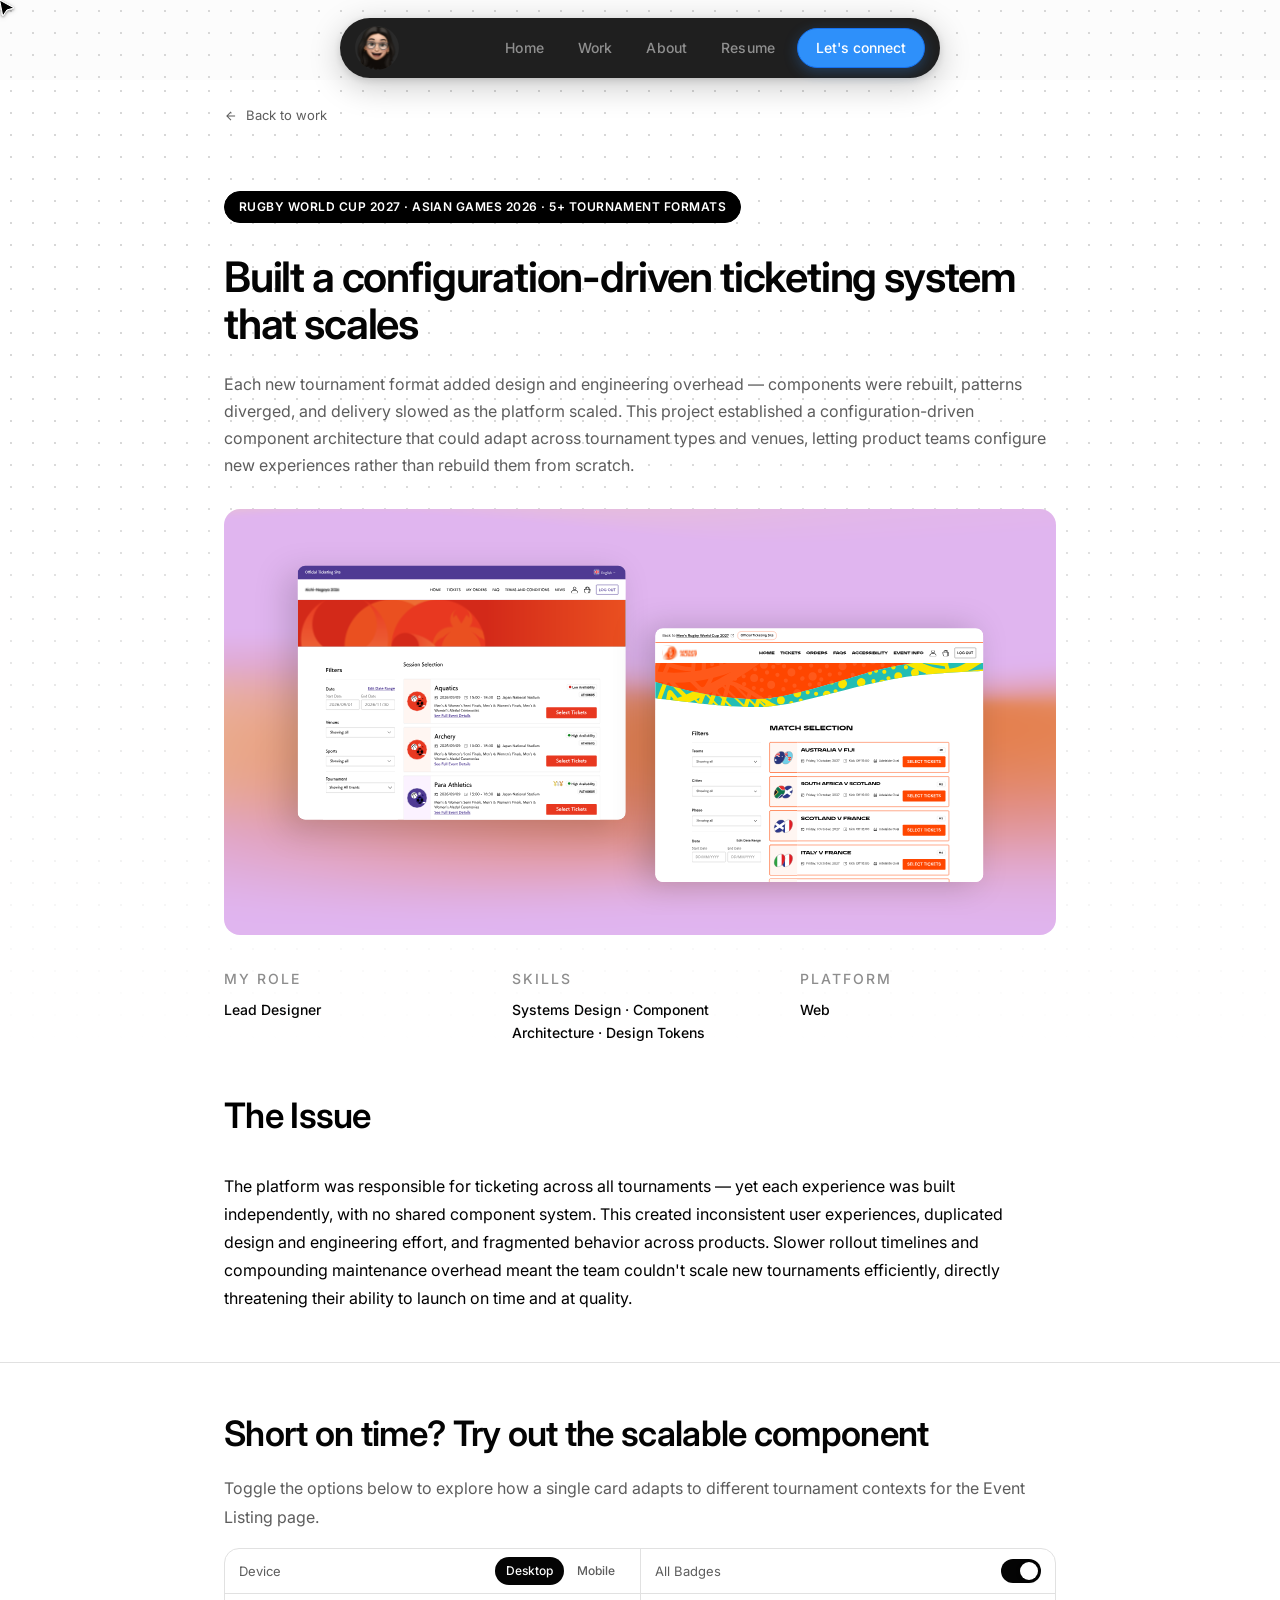
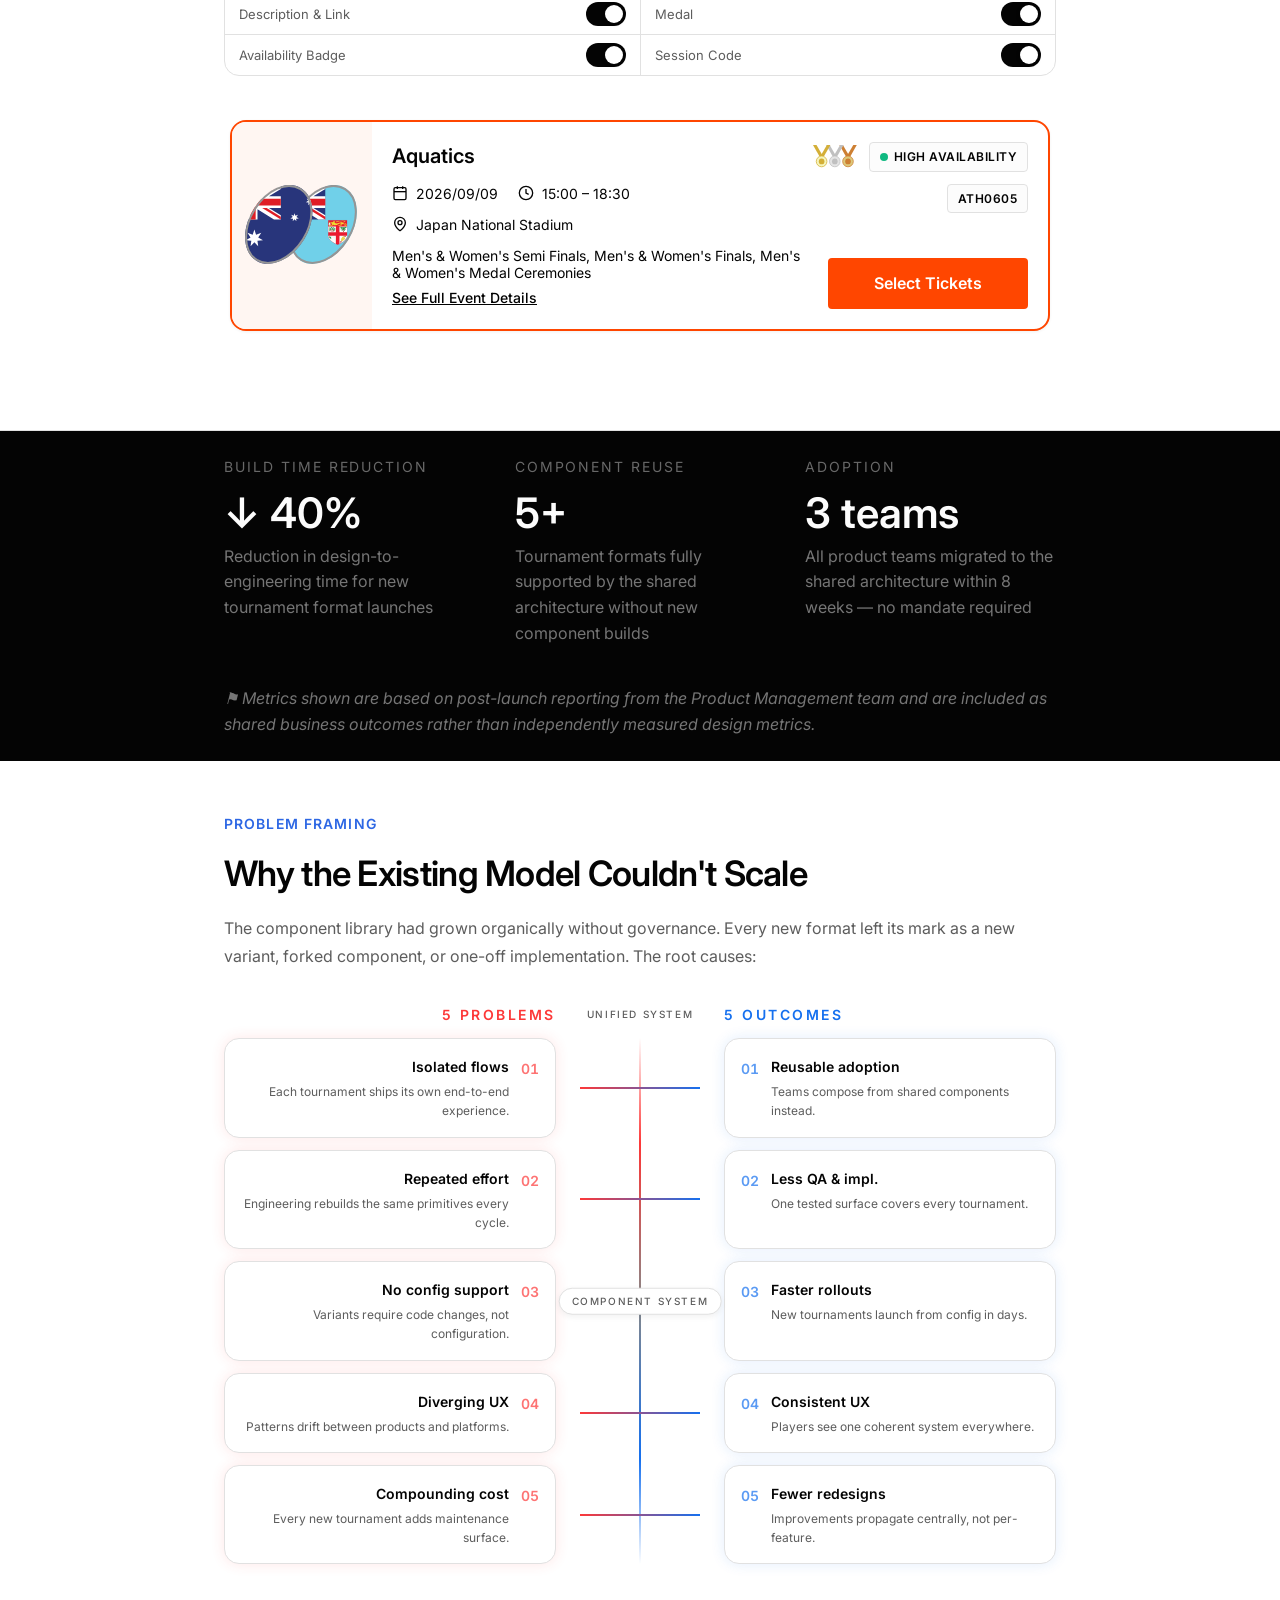
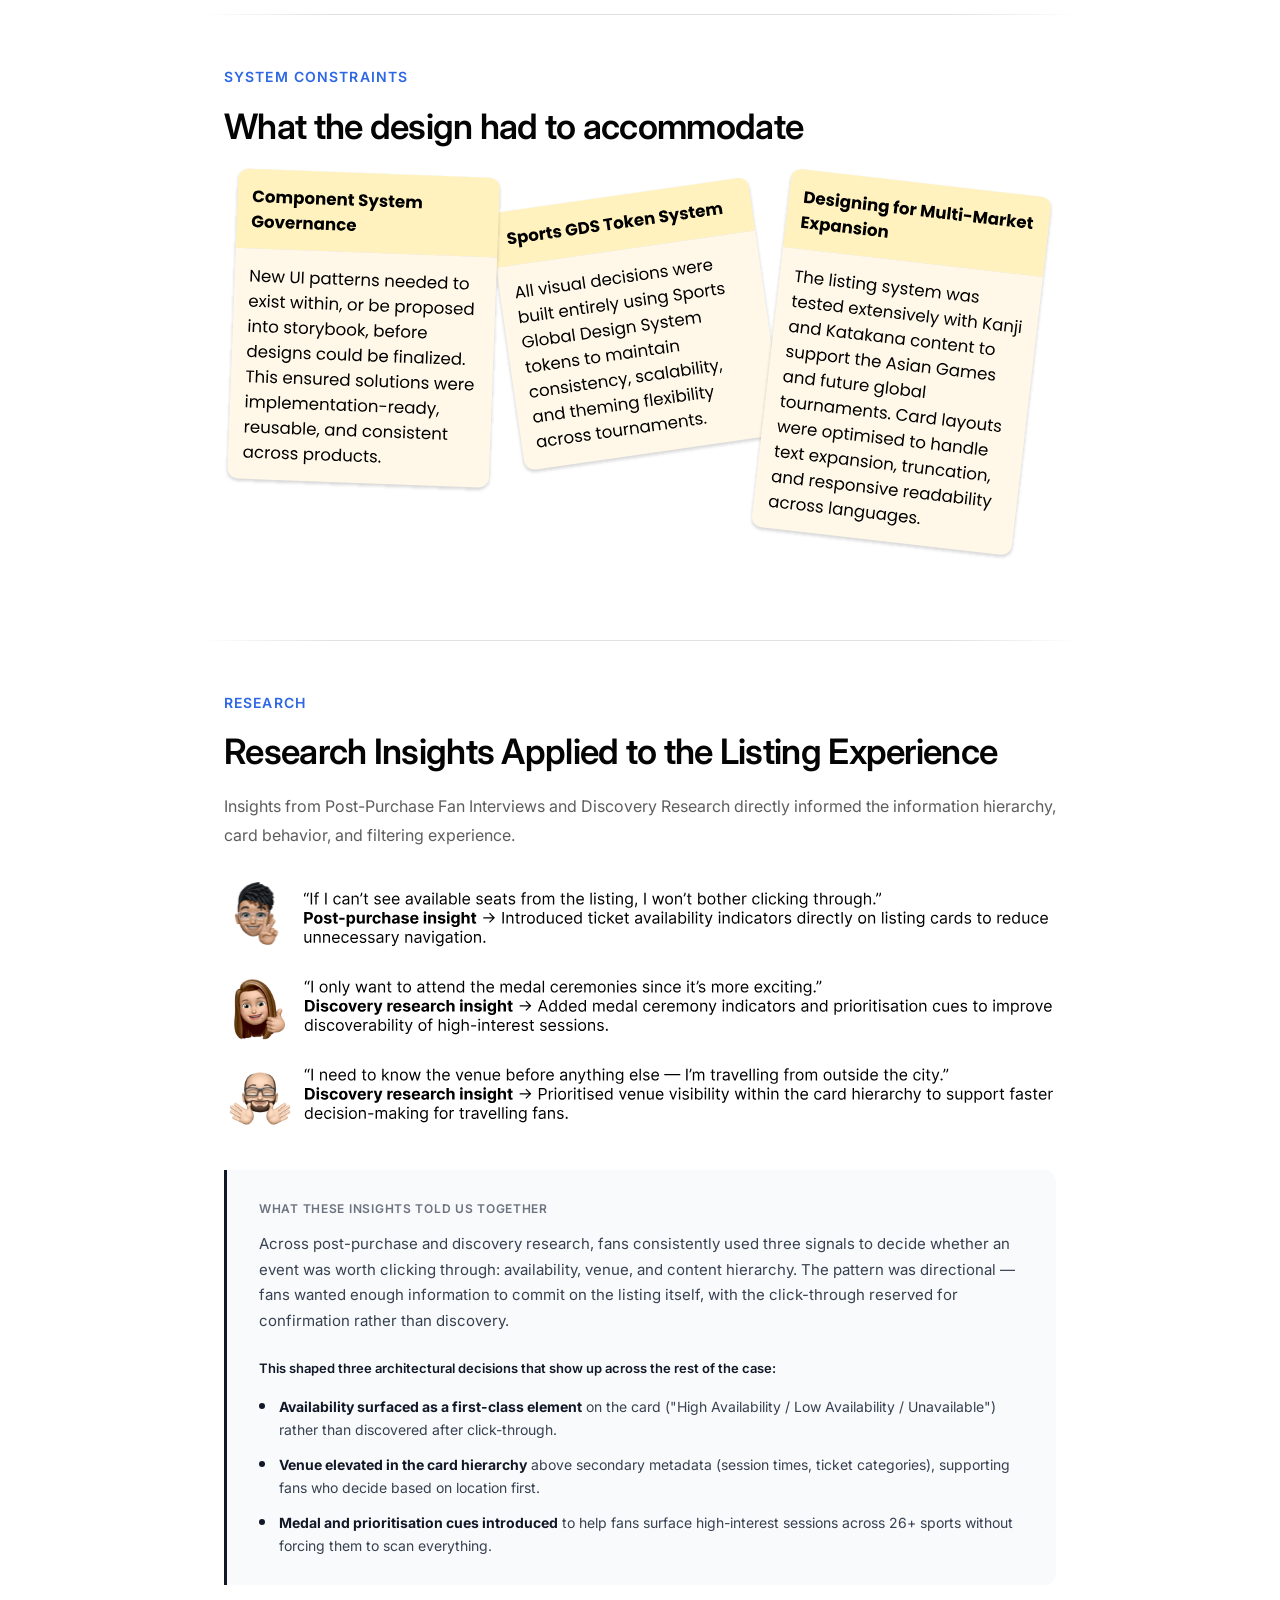
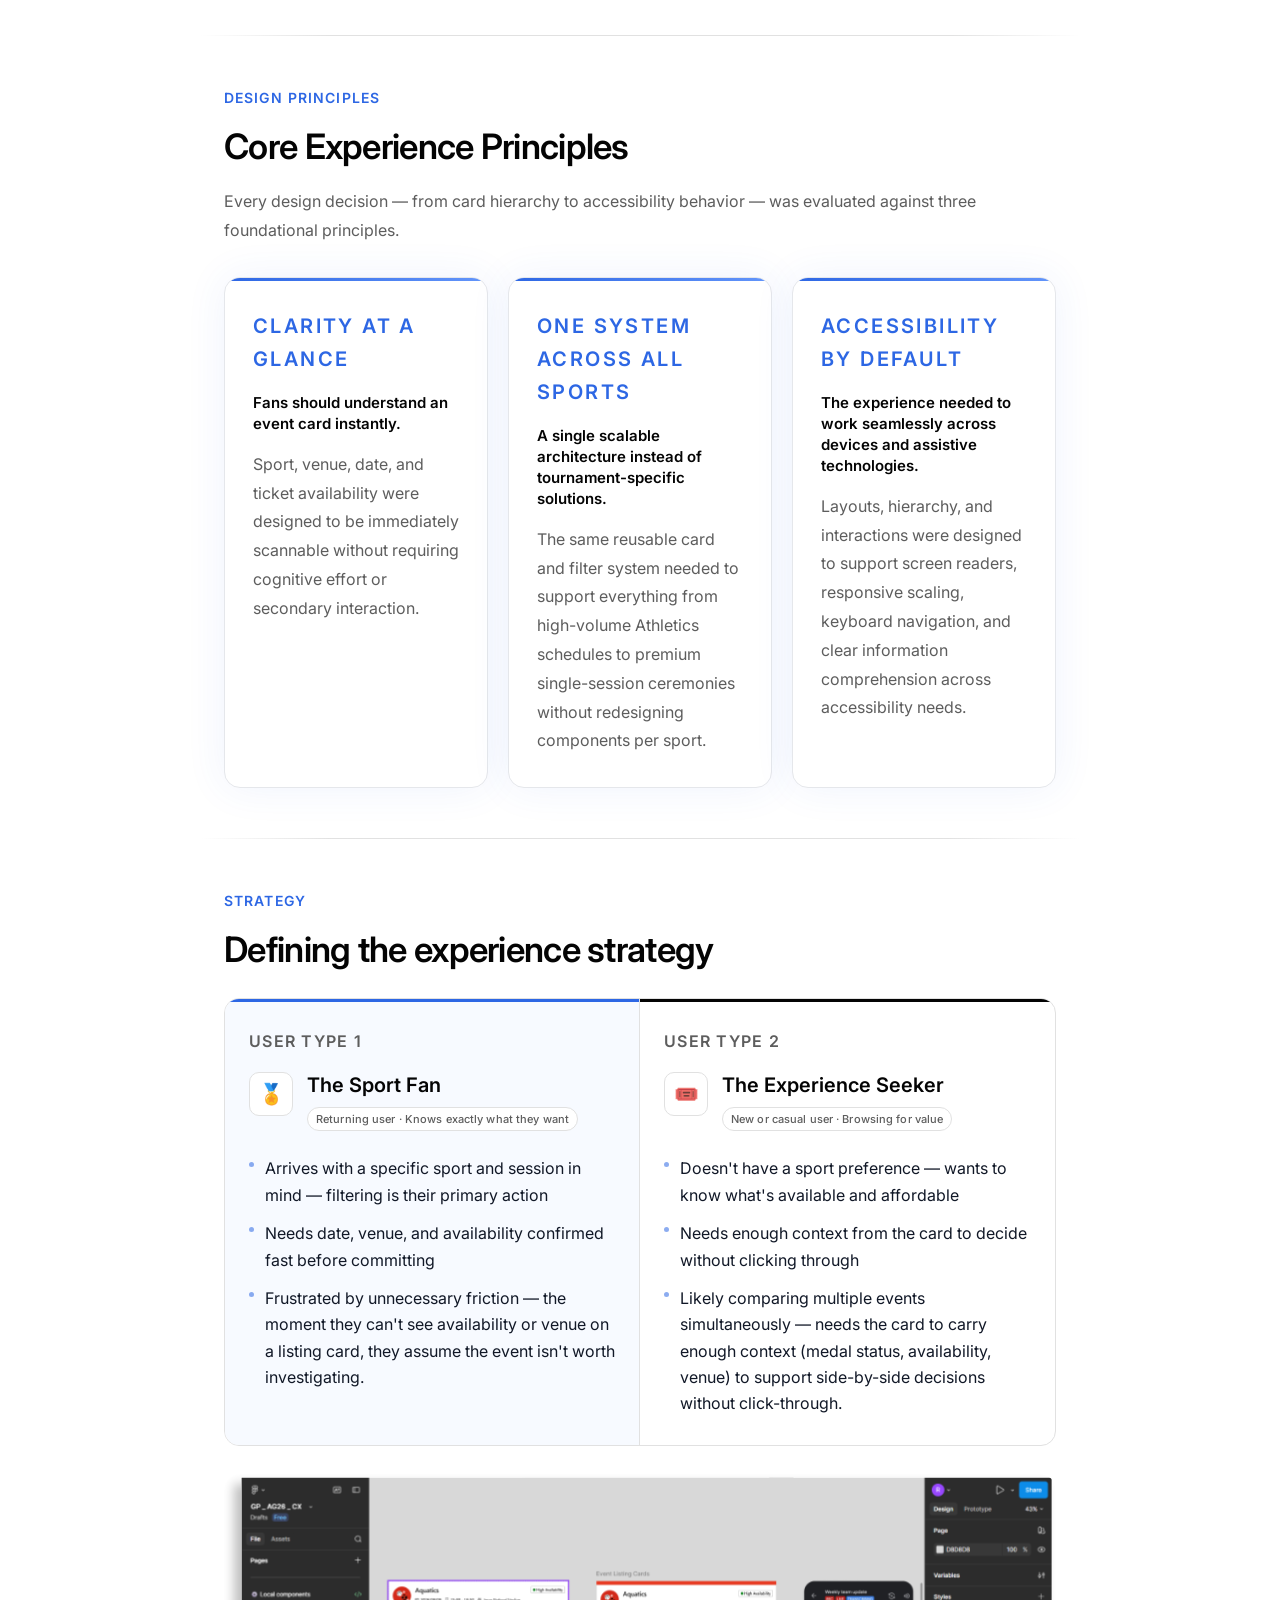
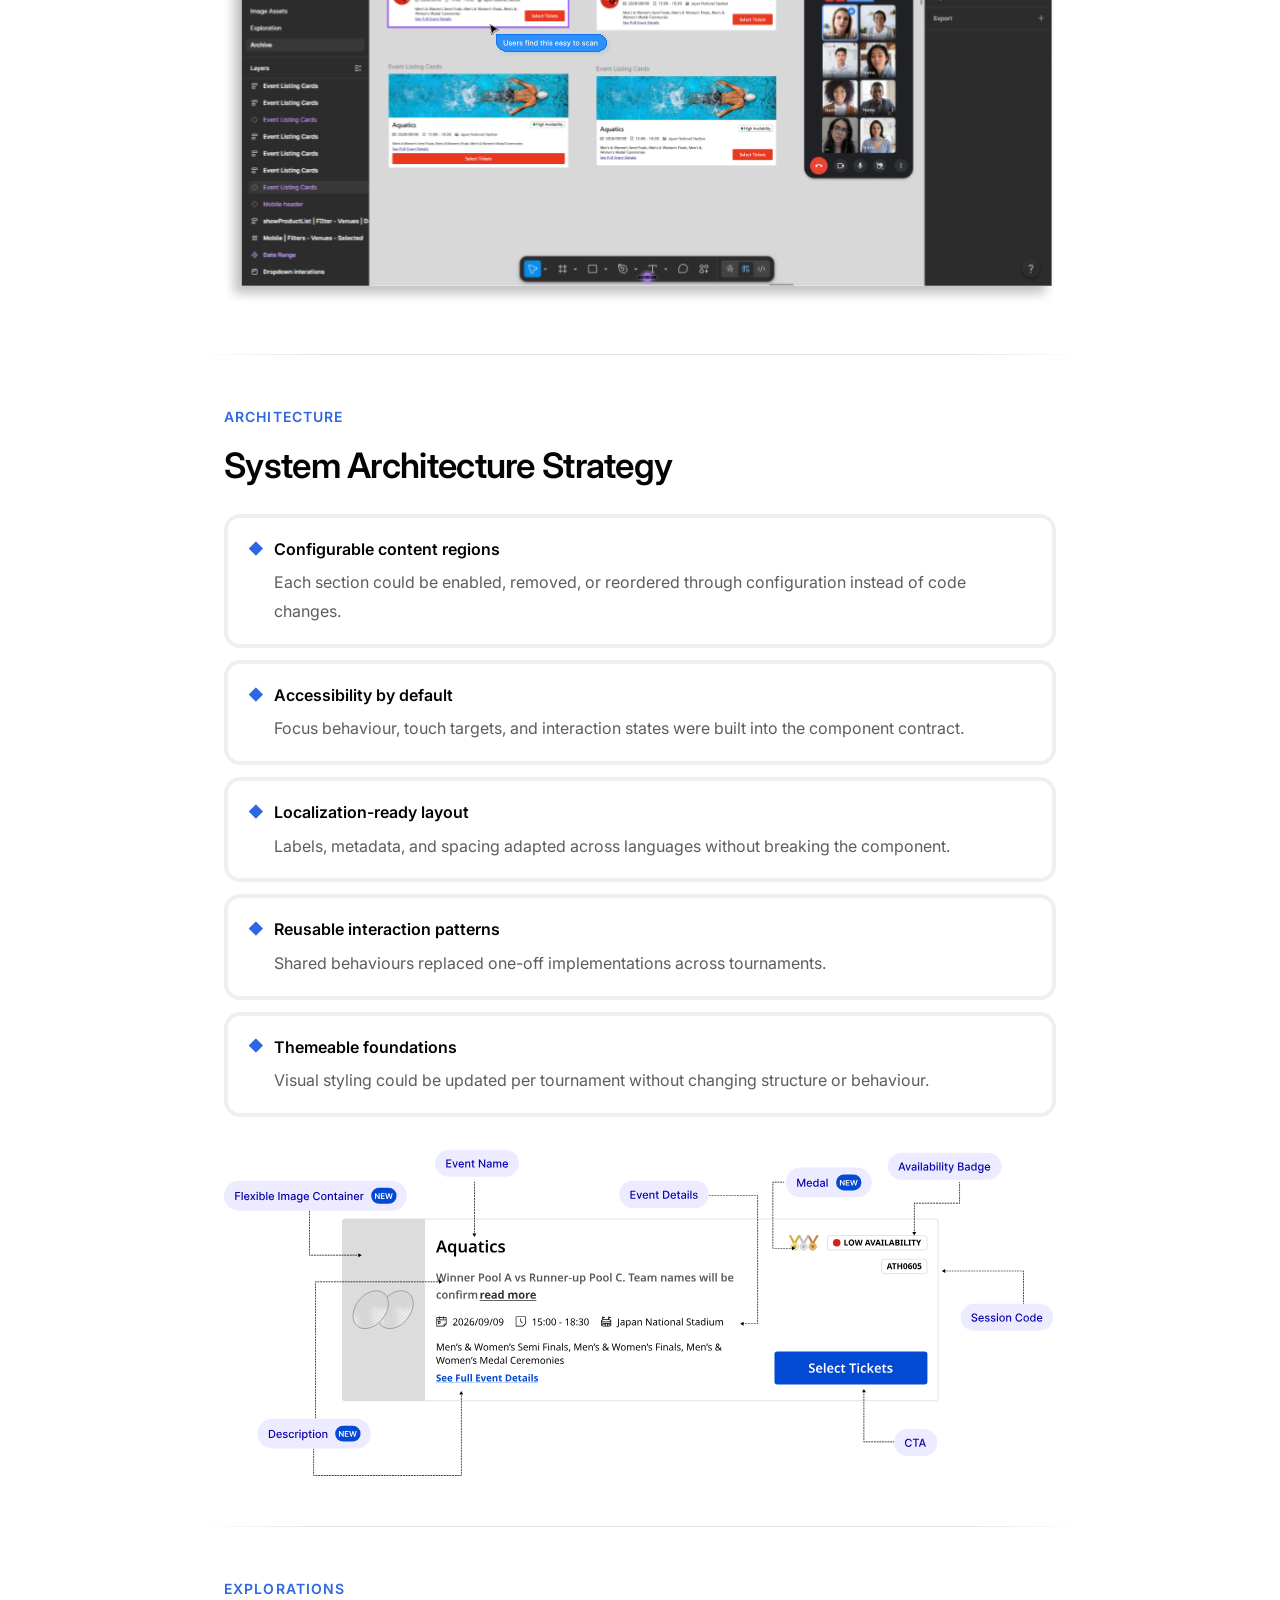
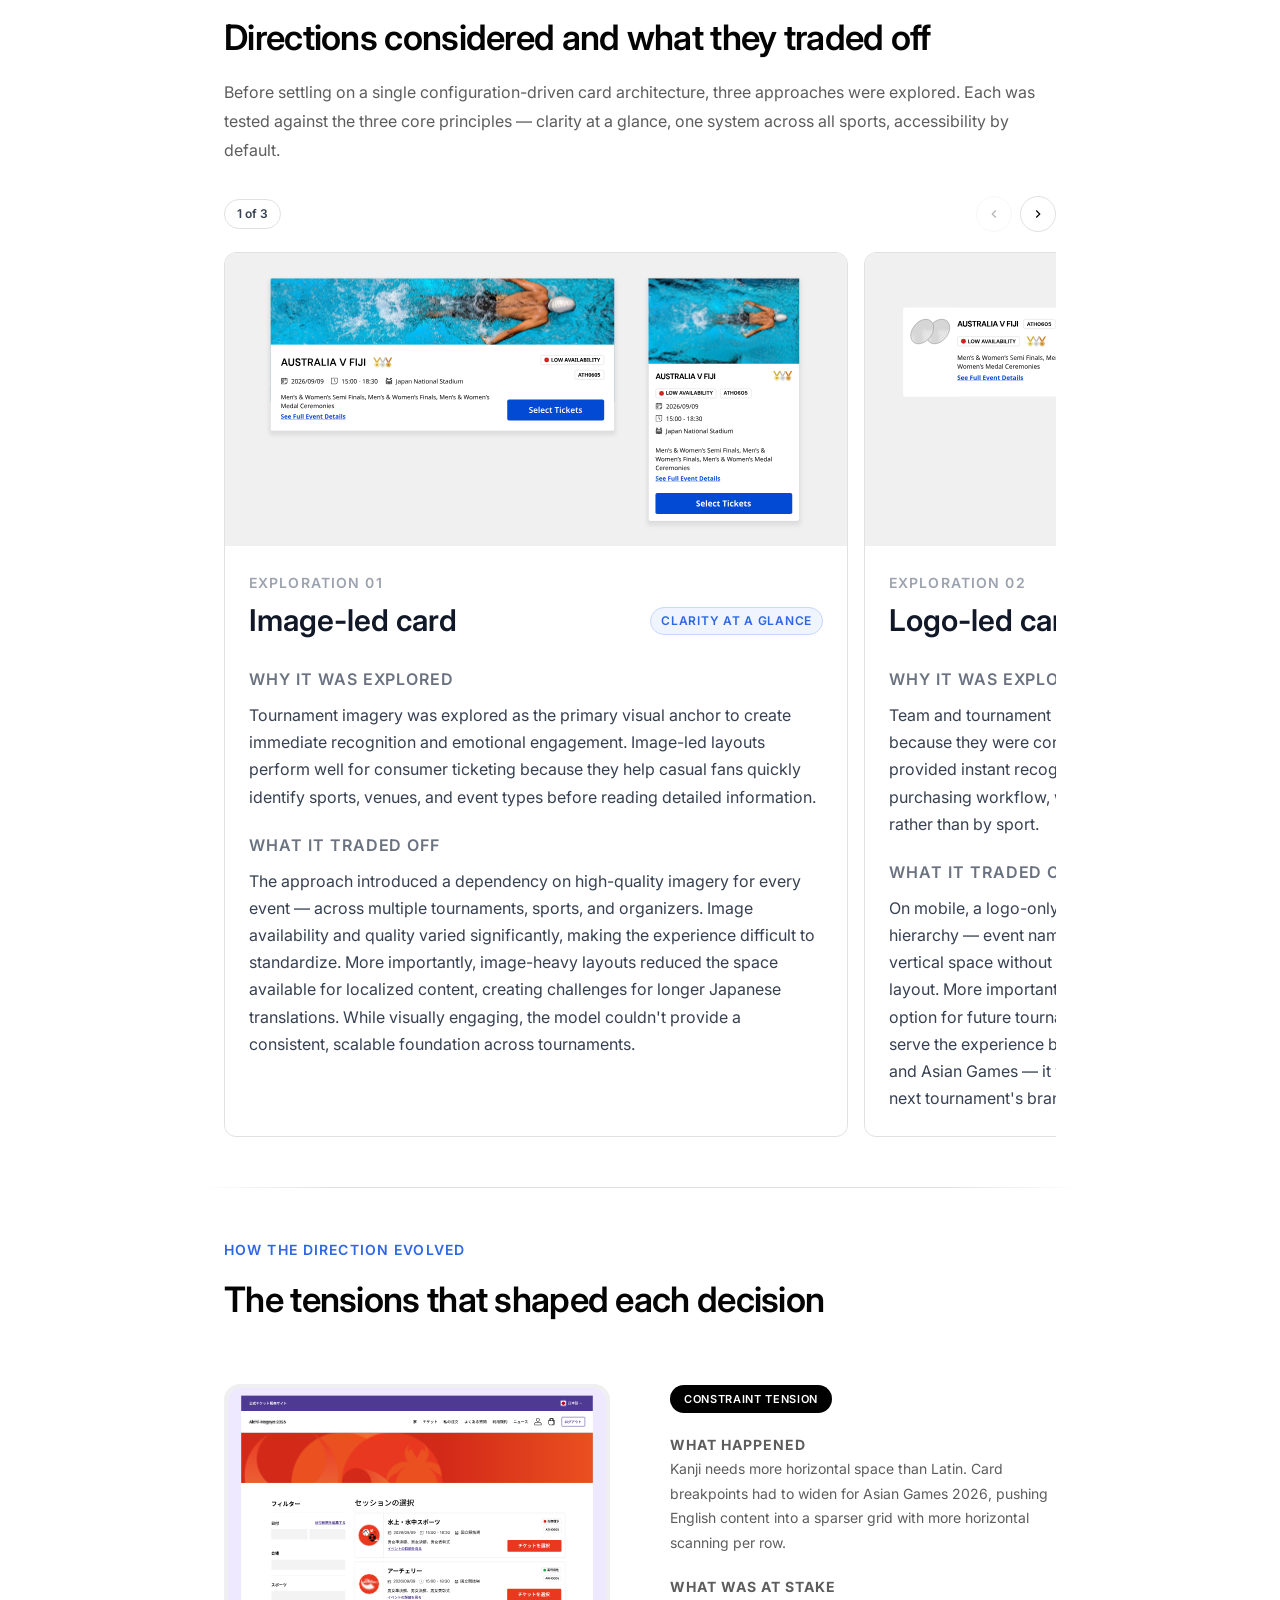
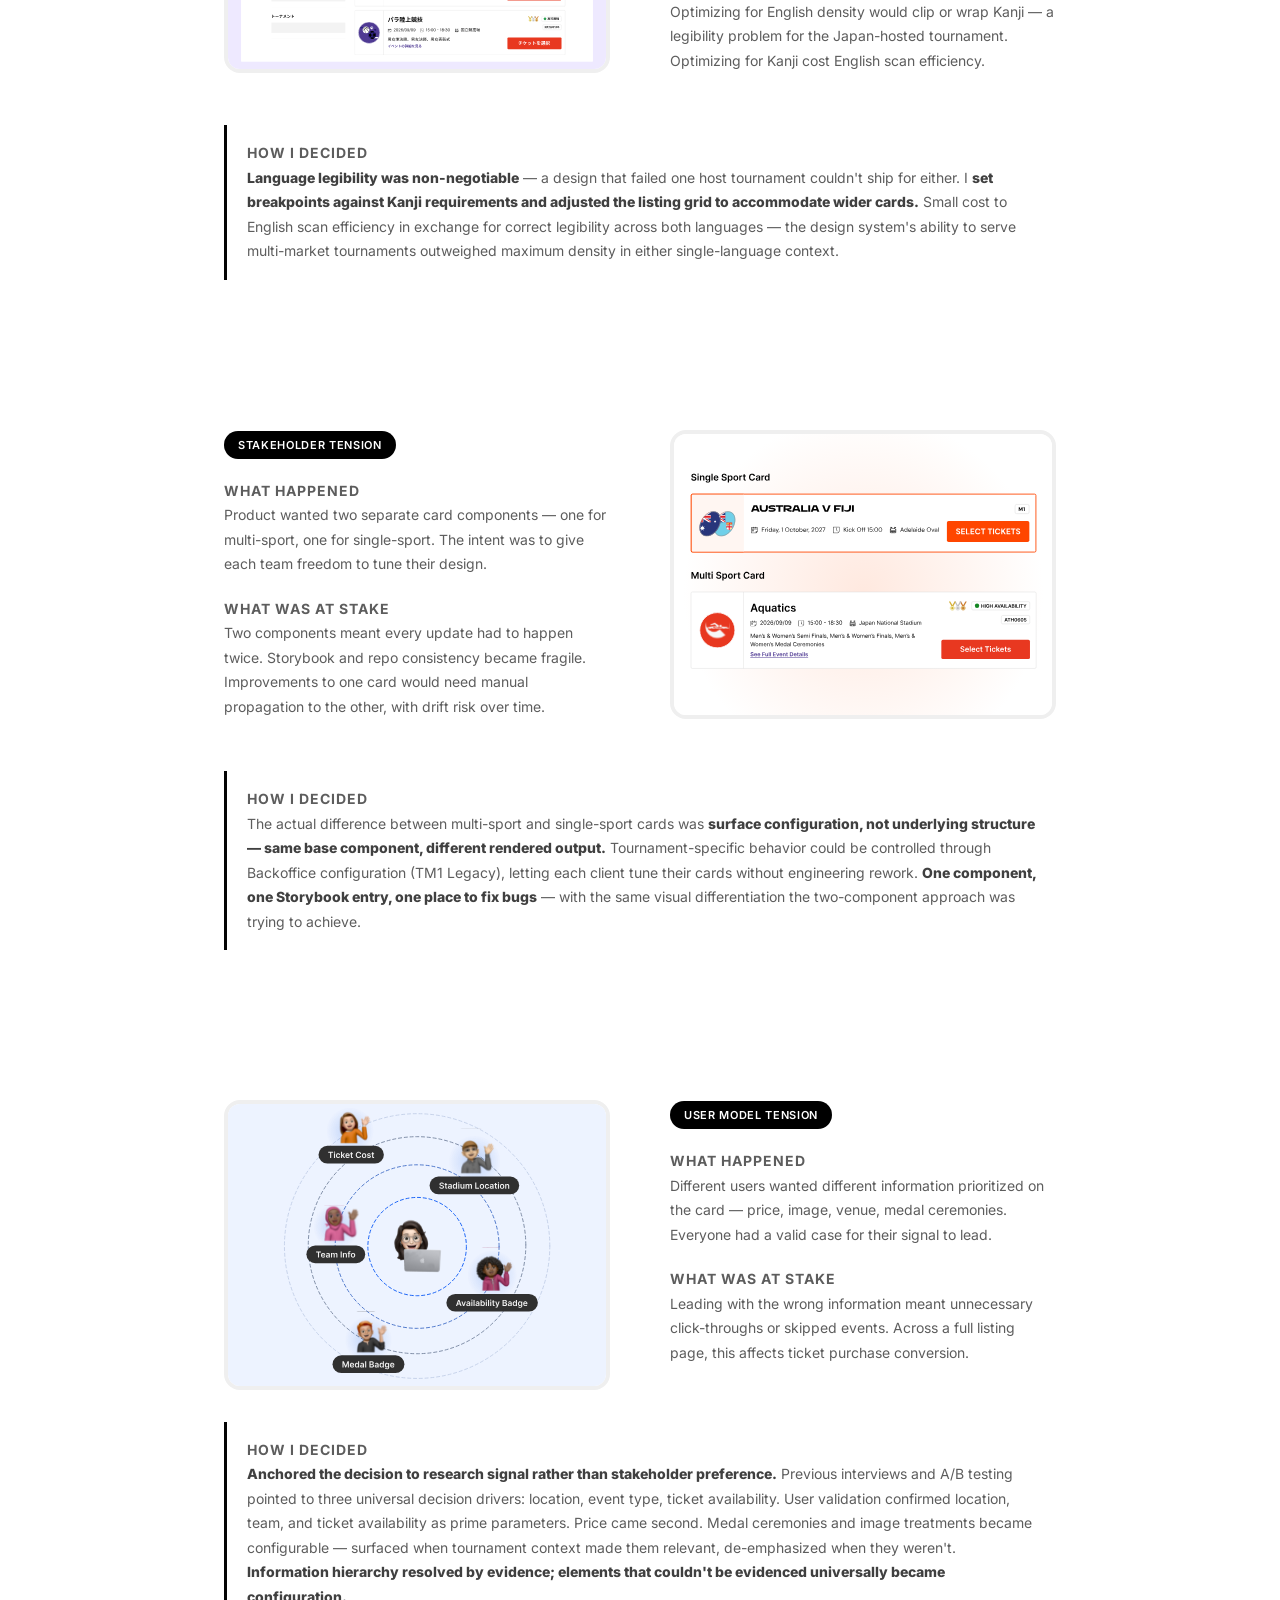
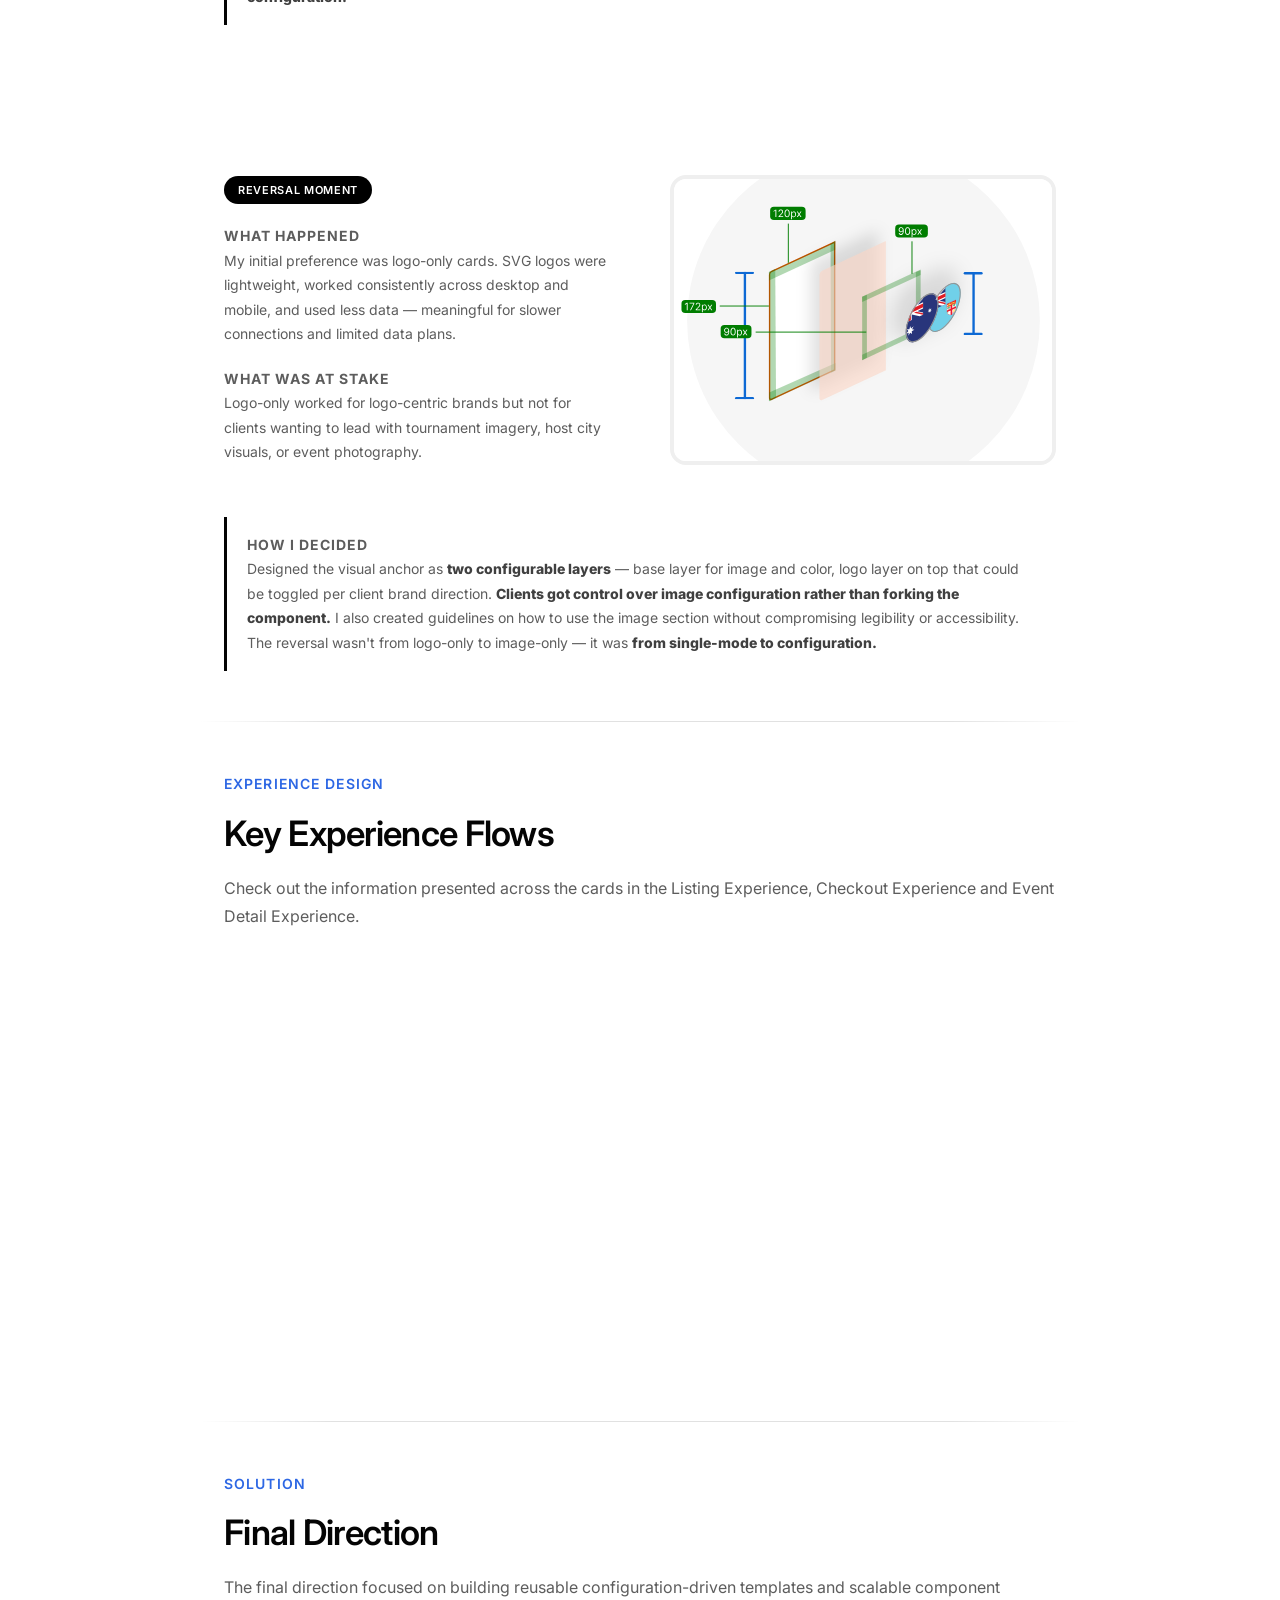
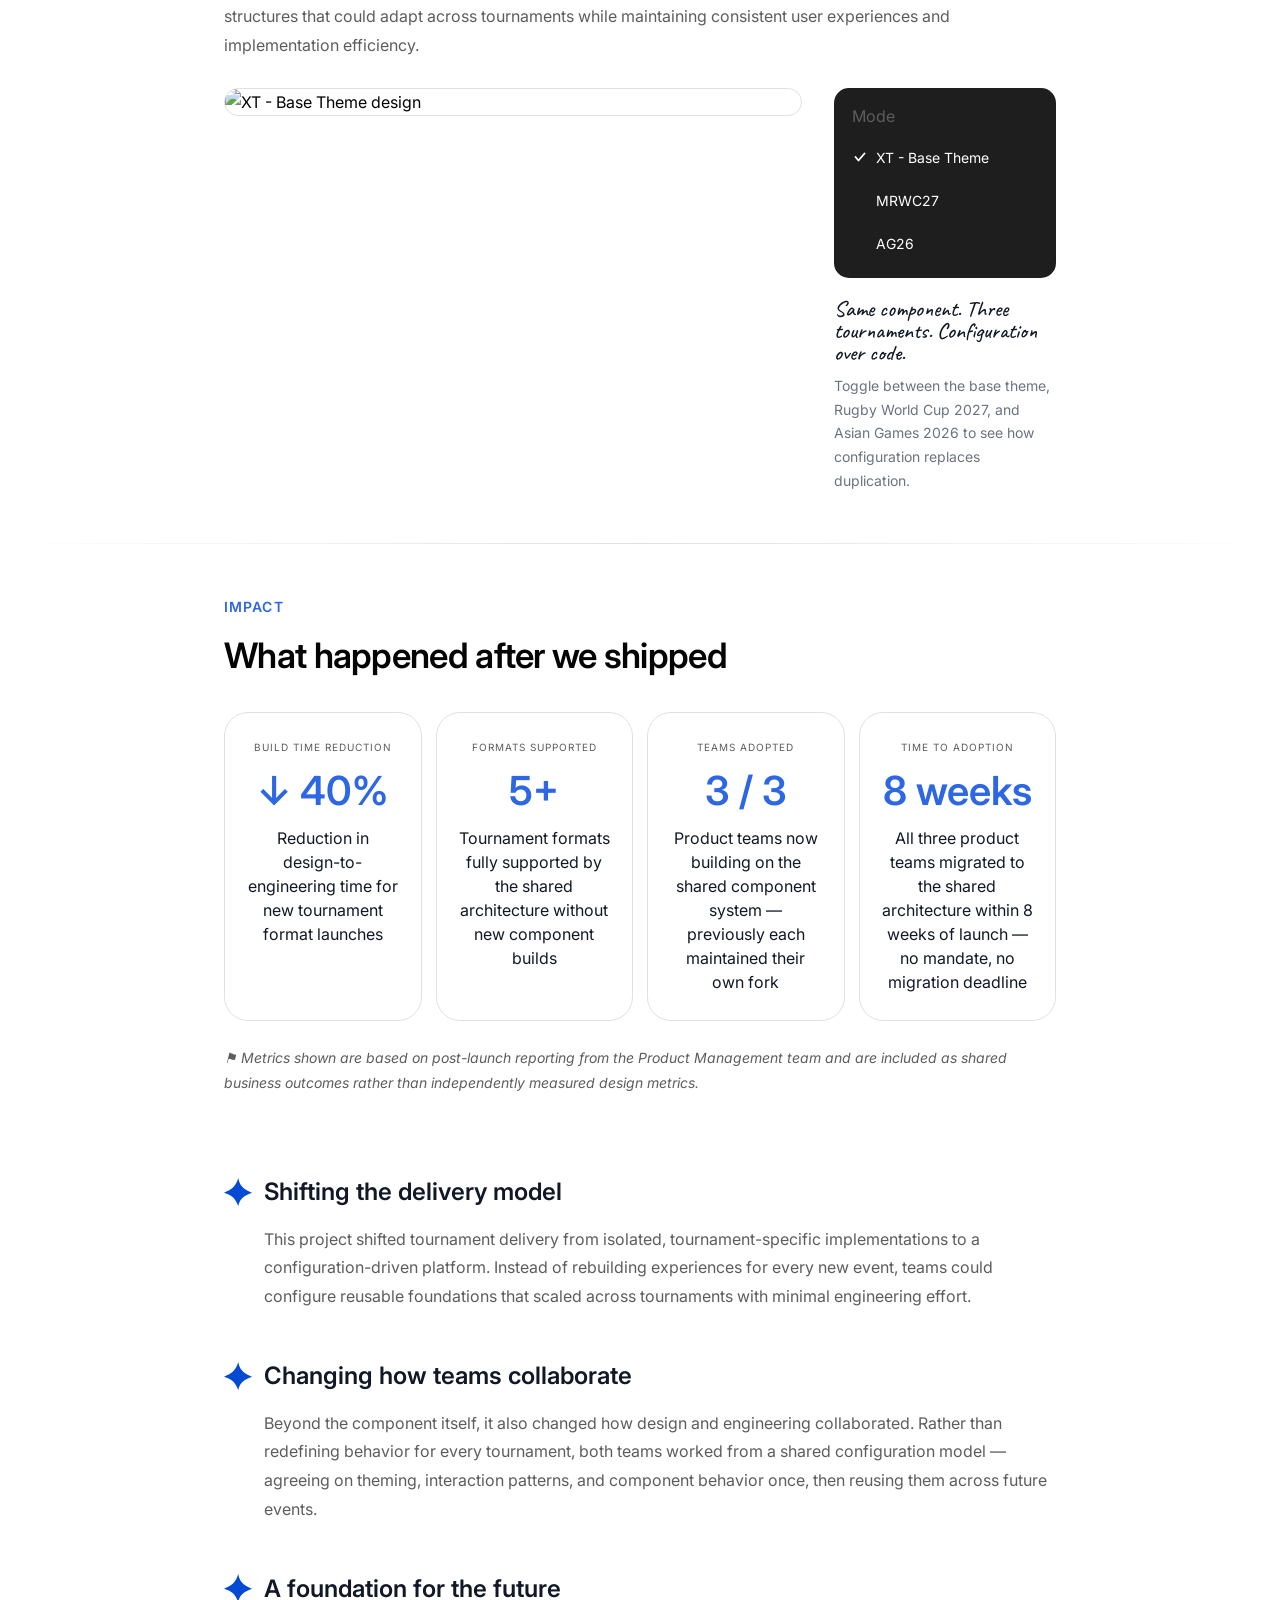
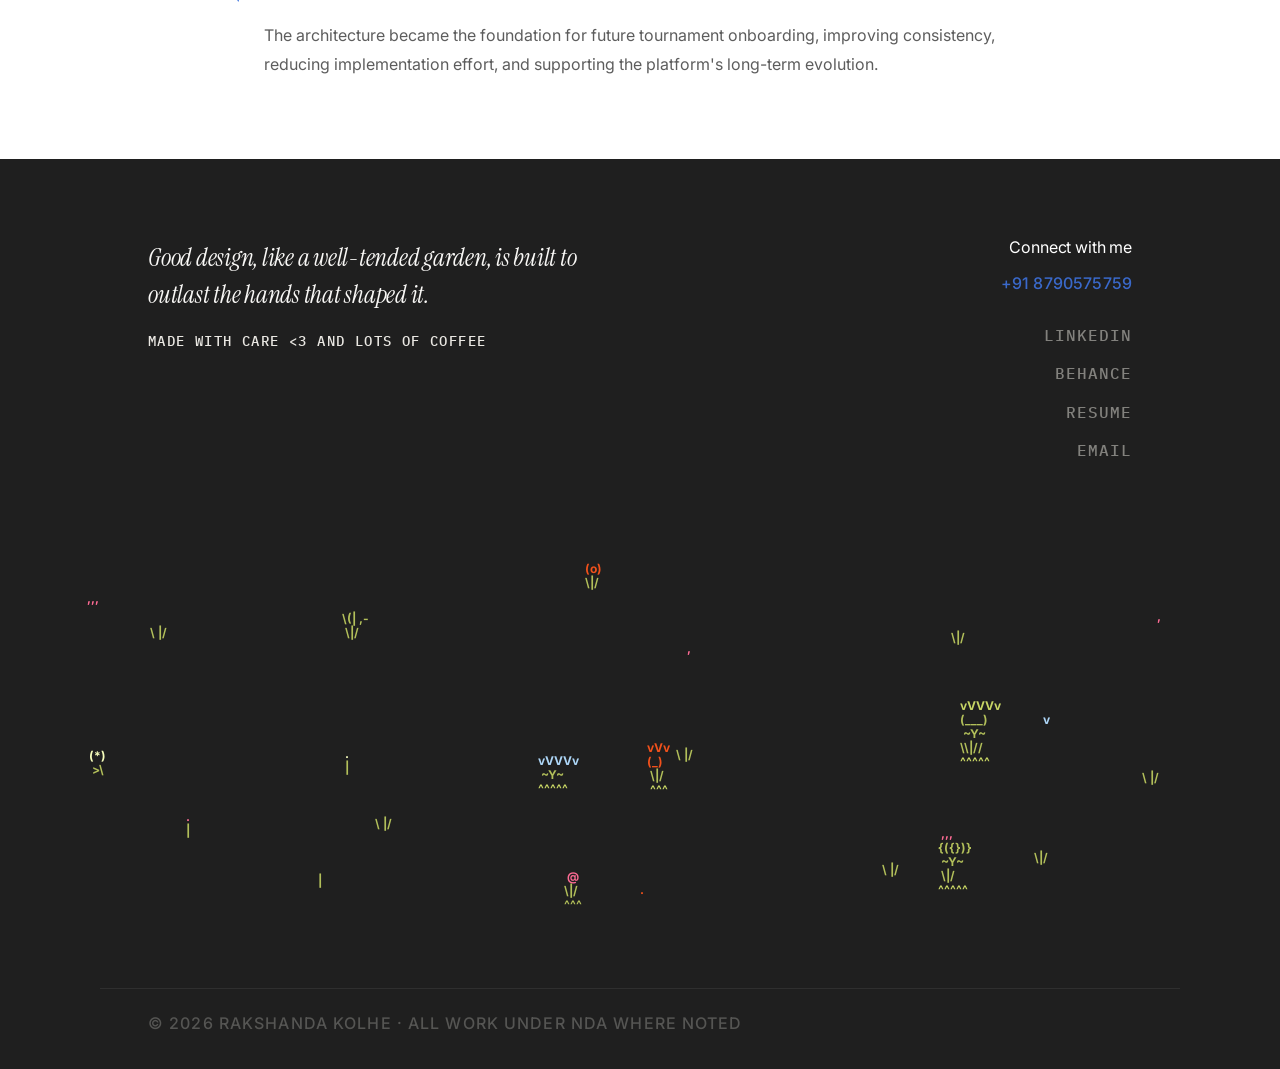
==== commit 9d62b3b1: "Restore RTSS password gate and align MTA hero title with homepage Co-Authored-By: Claude Sonnet 4.6 " ====
--- a/projects/multi-tournament-architecture/index.html
+++ b/projects/multi-tournament-architecture/index.html
@@ -83,7 +83,7 @@
     </div>
 
     <h1 class="cs-hero-title">
-      Designed a configuration-driven component system to scale ticketing across every tournament format
+      Built a configuration-driven ticketing system that scales
     </h1>
 
     <p class="cs-hero-desc">
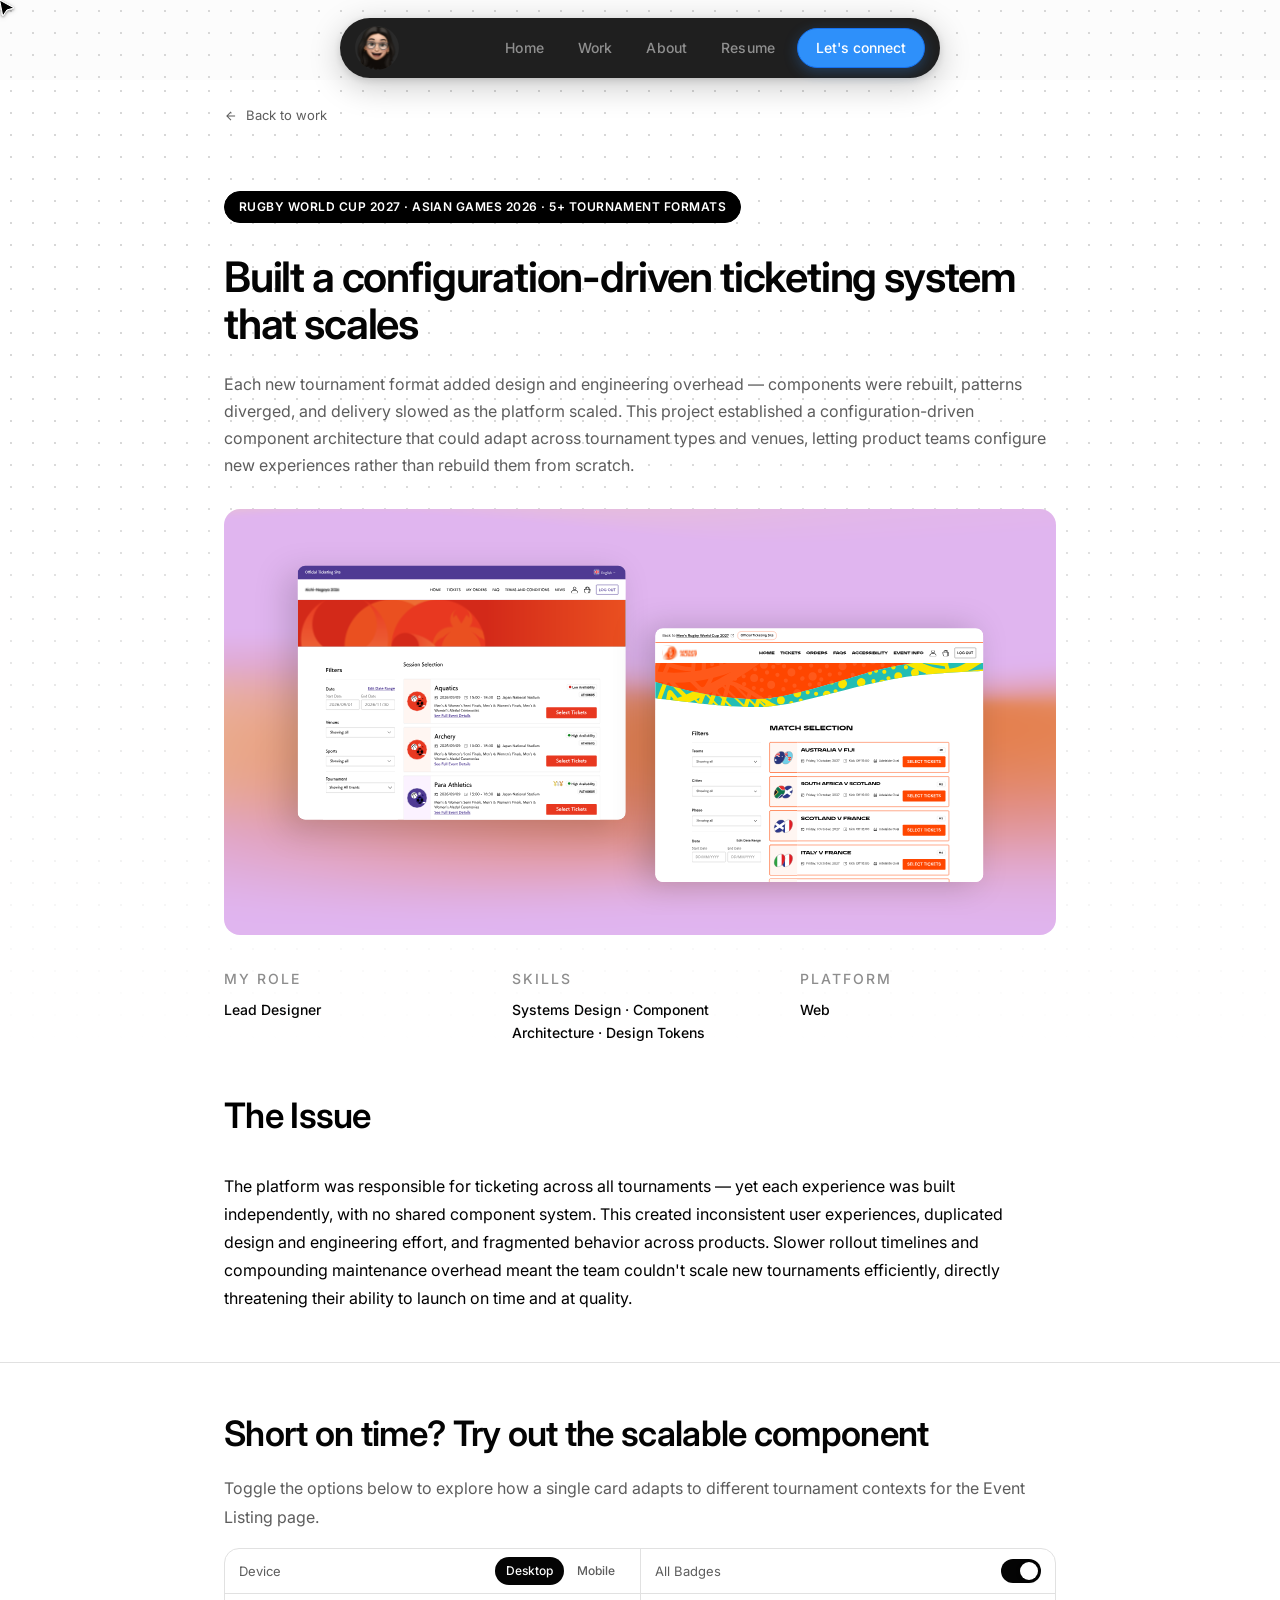
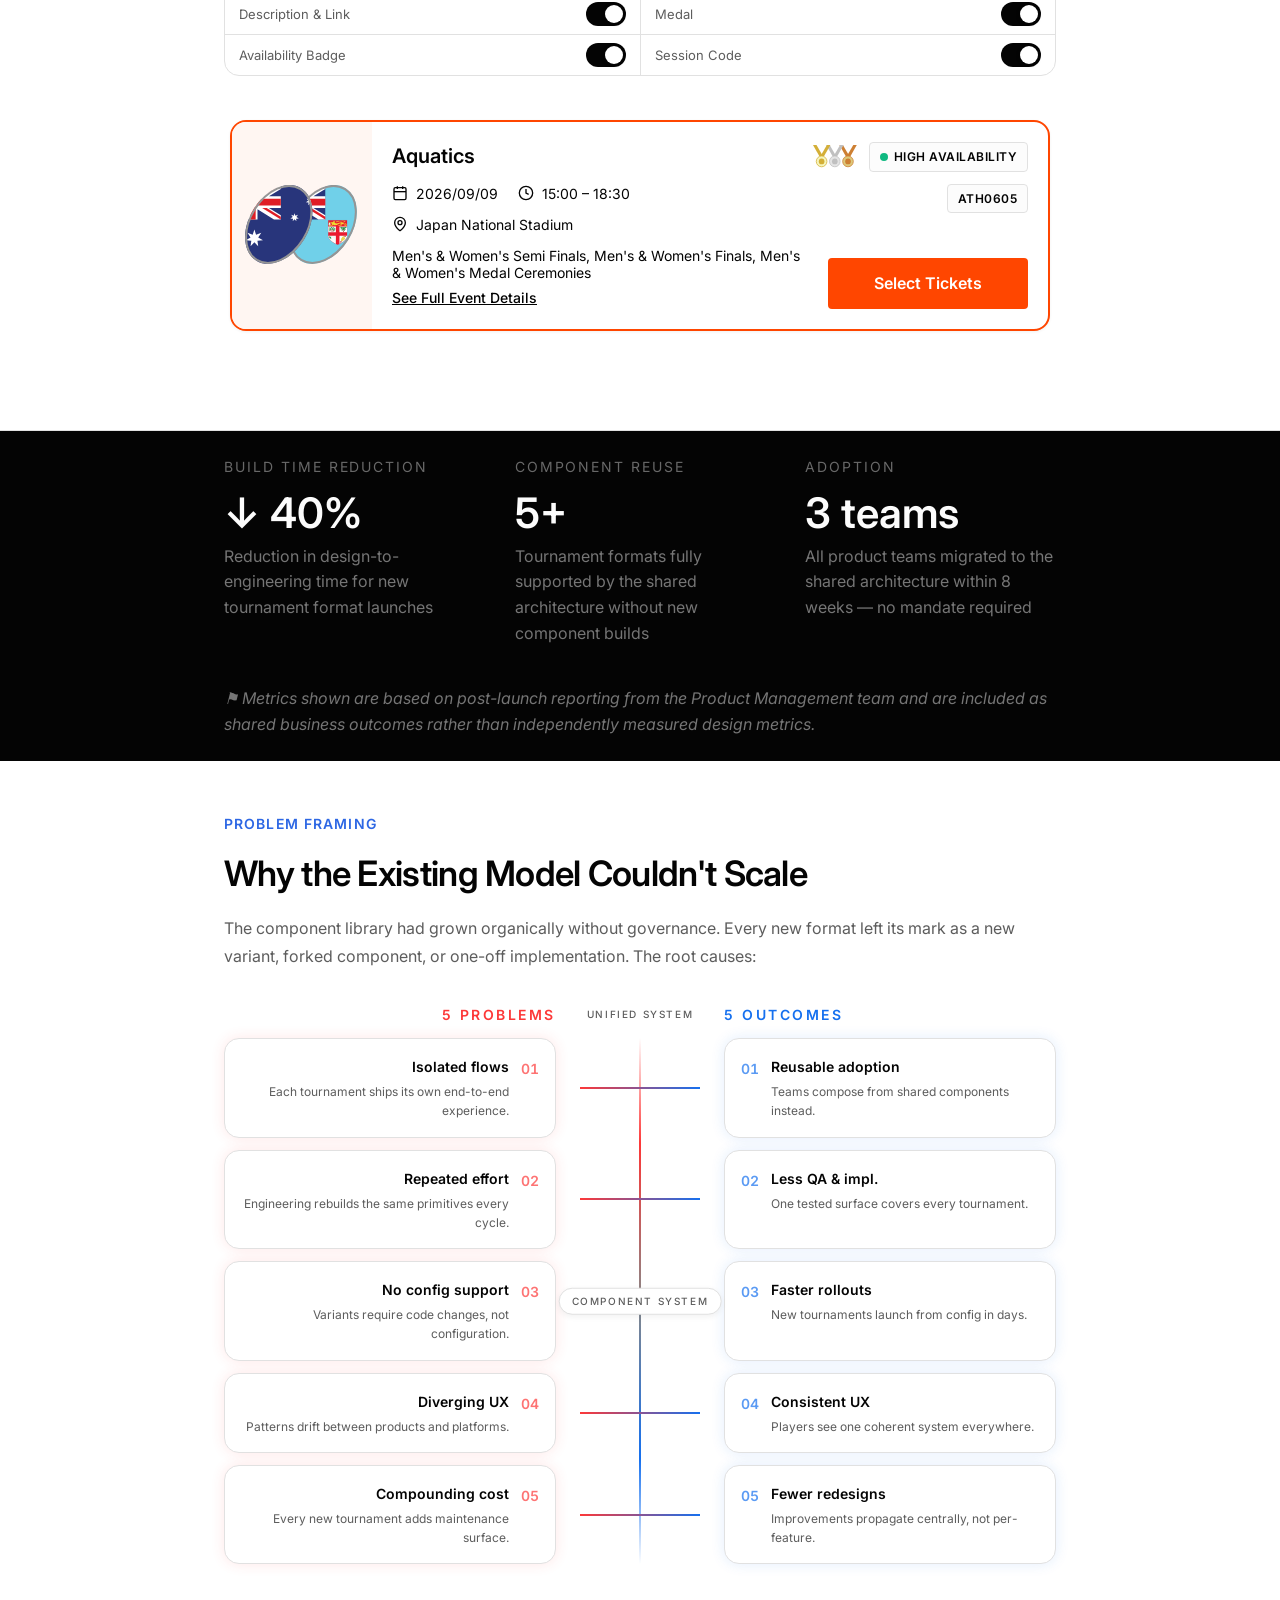
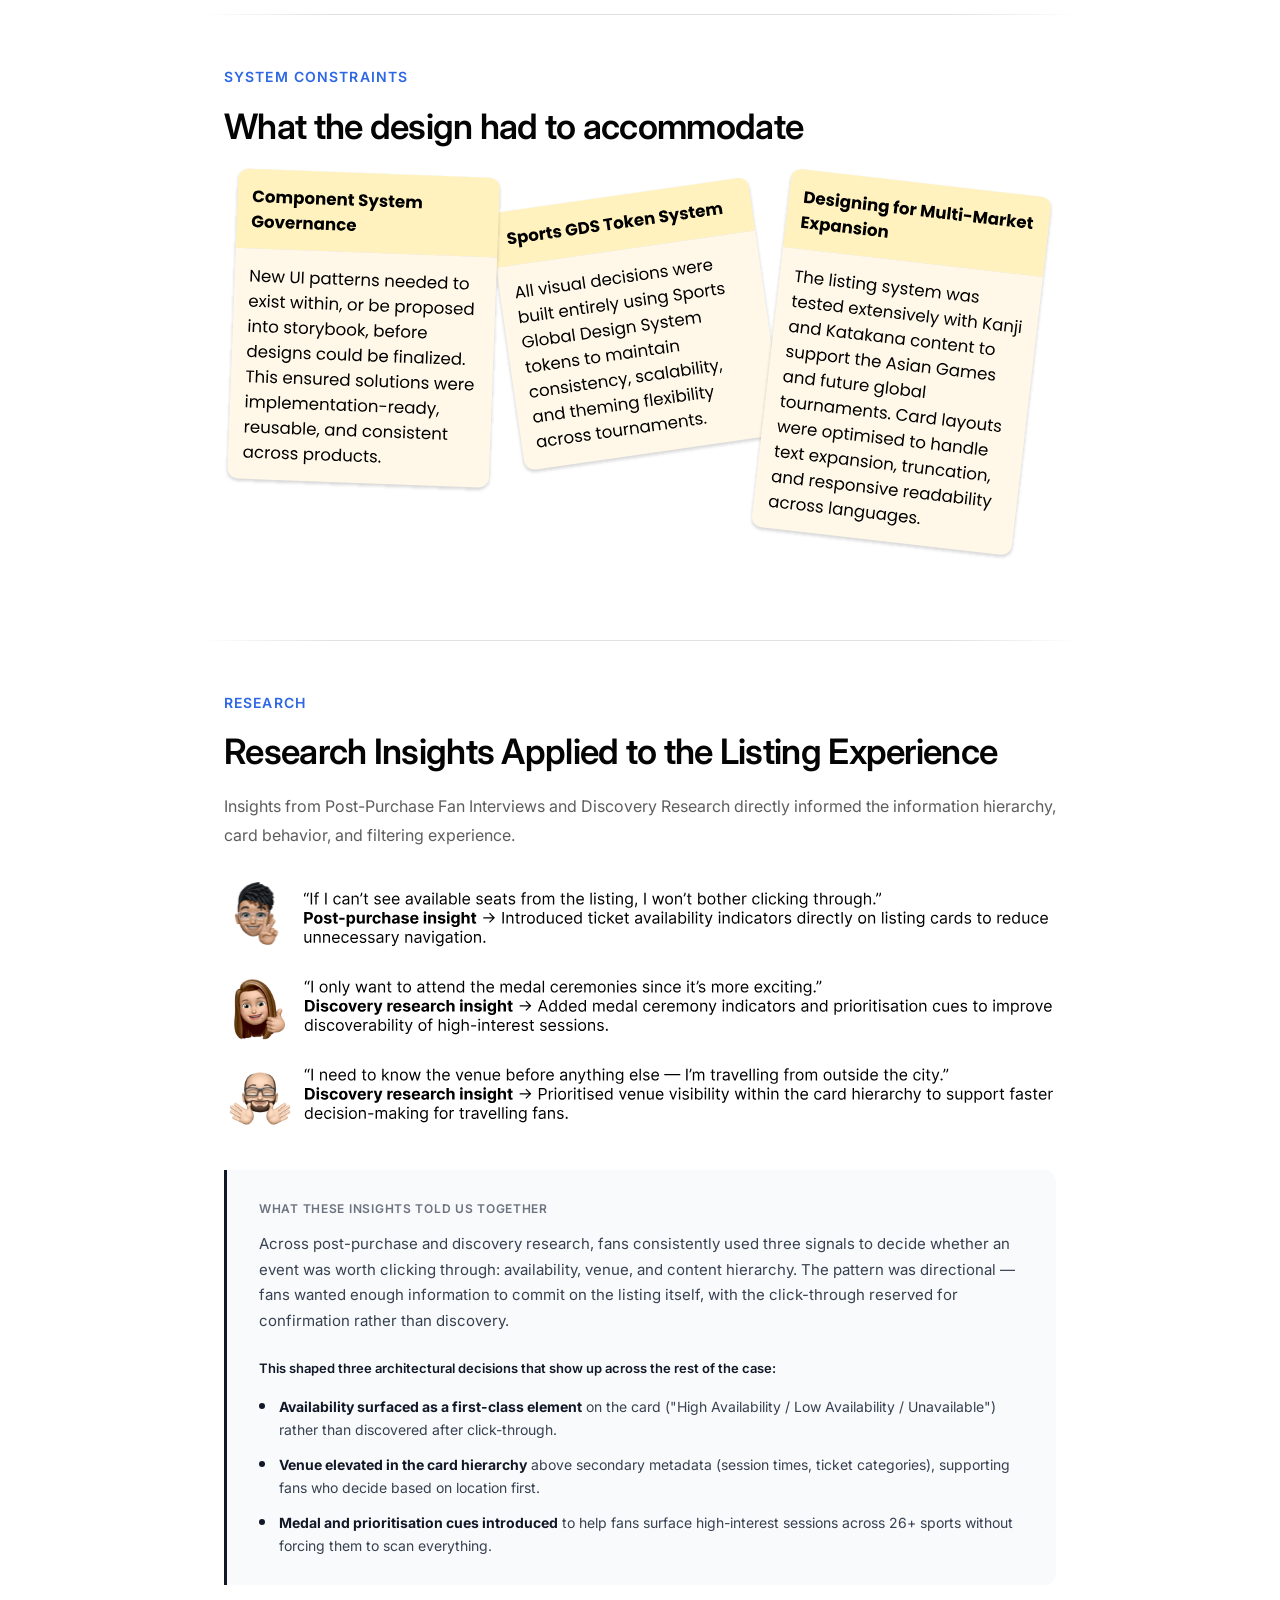
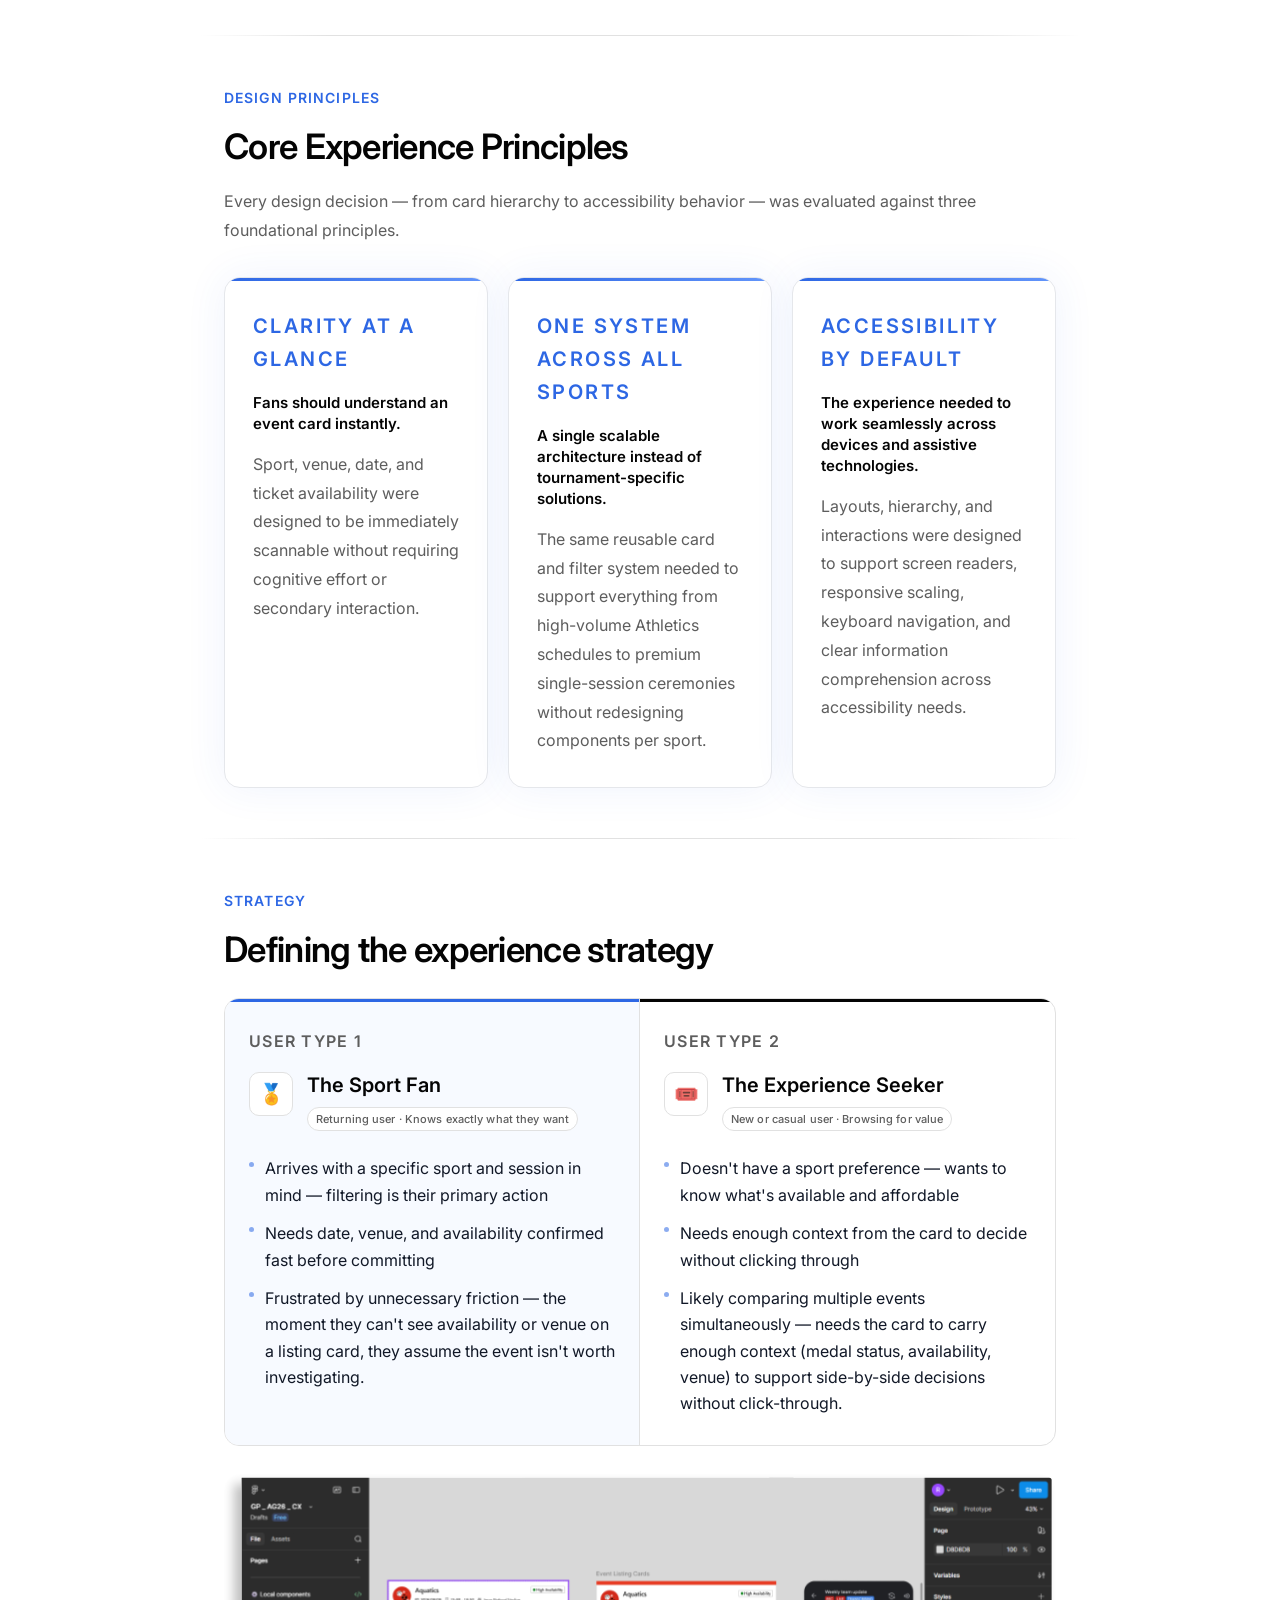
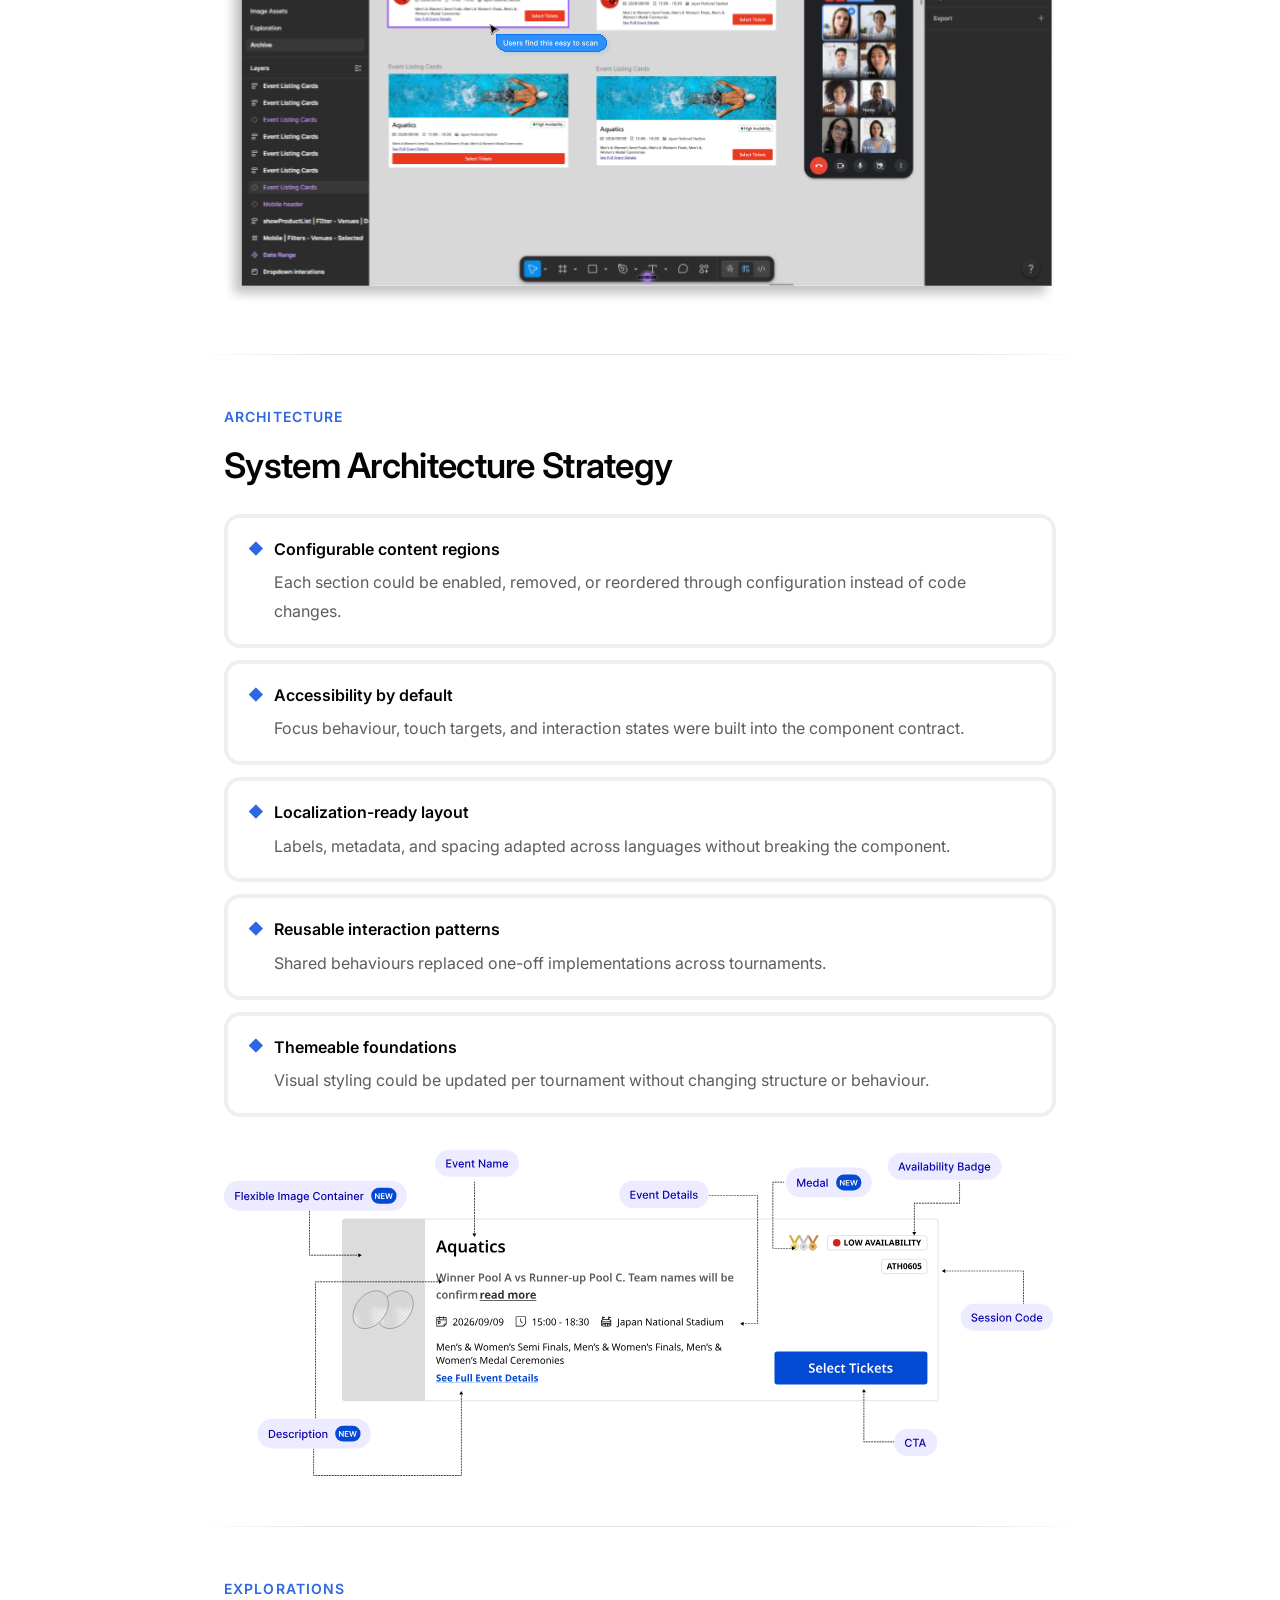
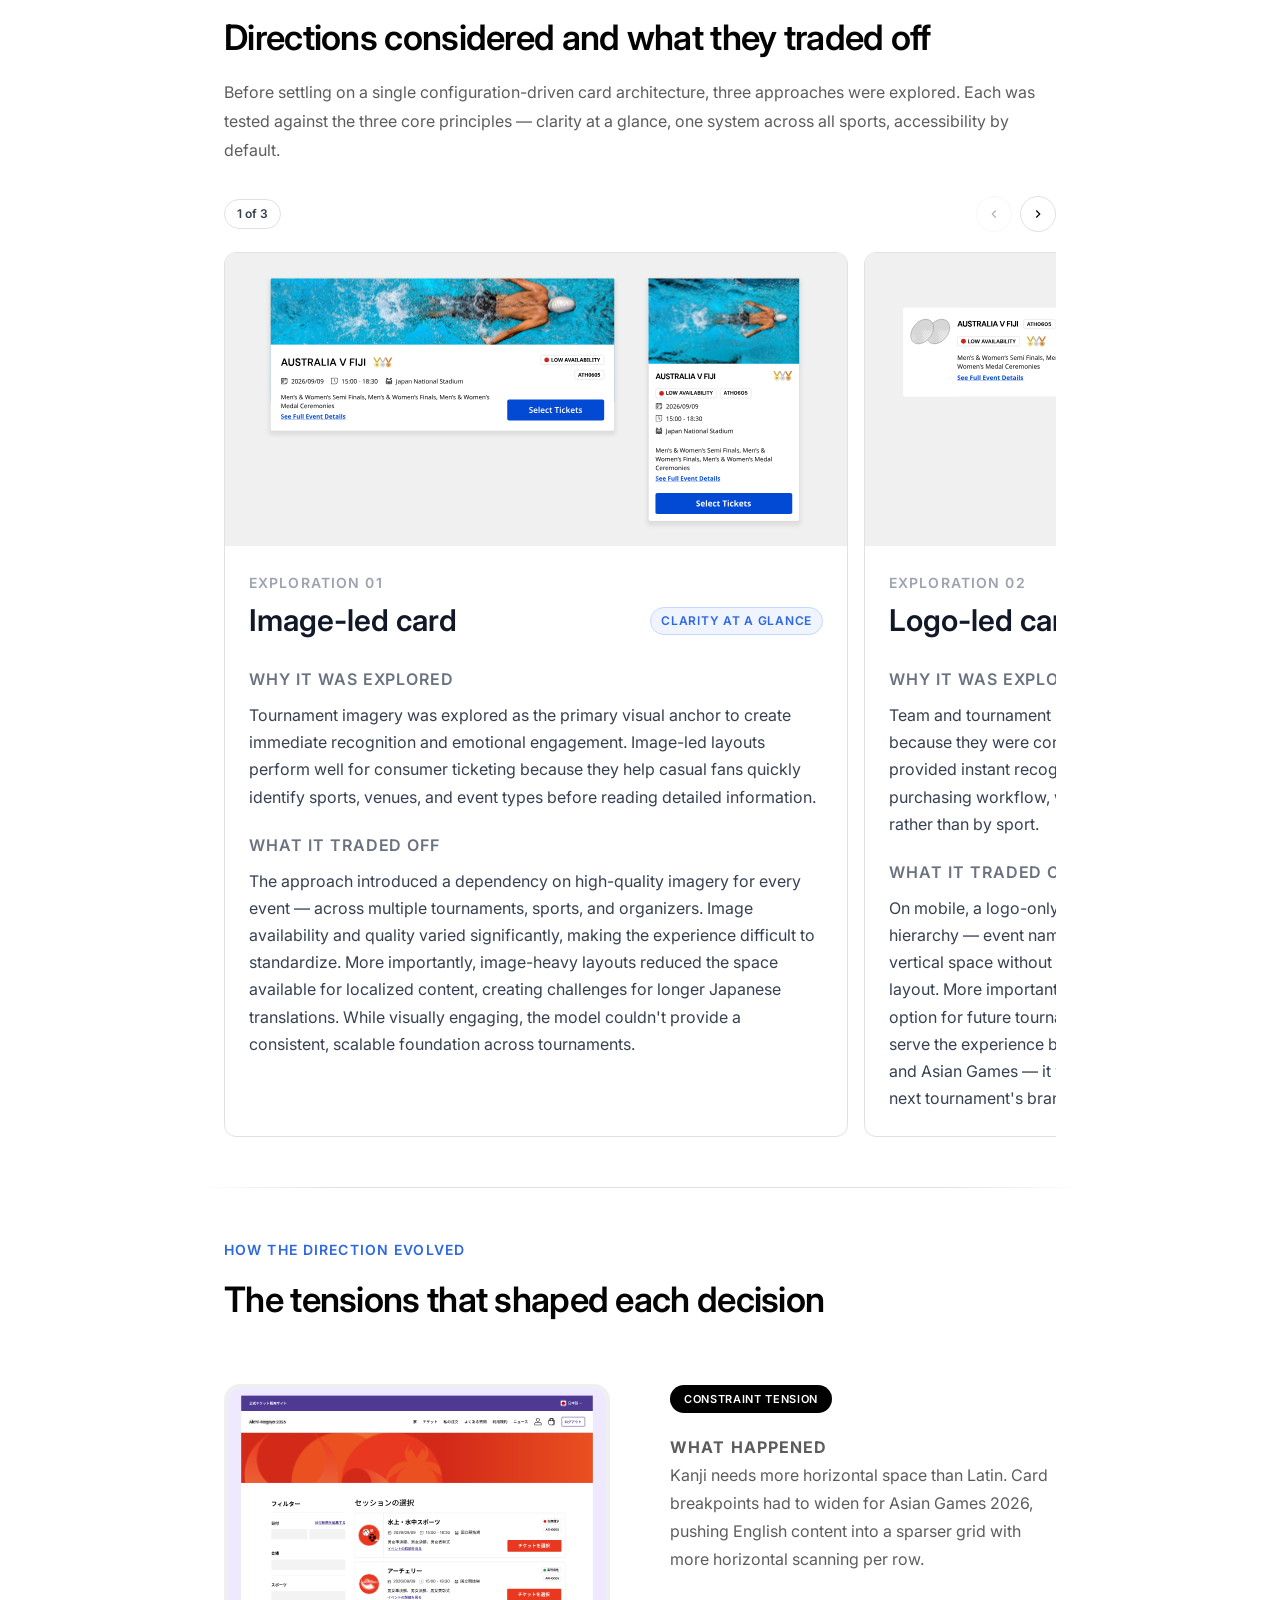
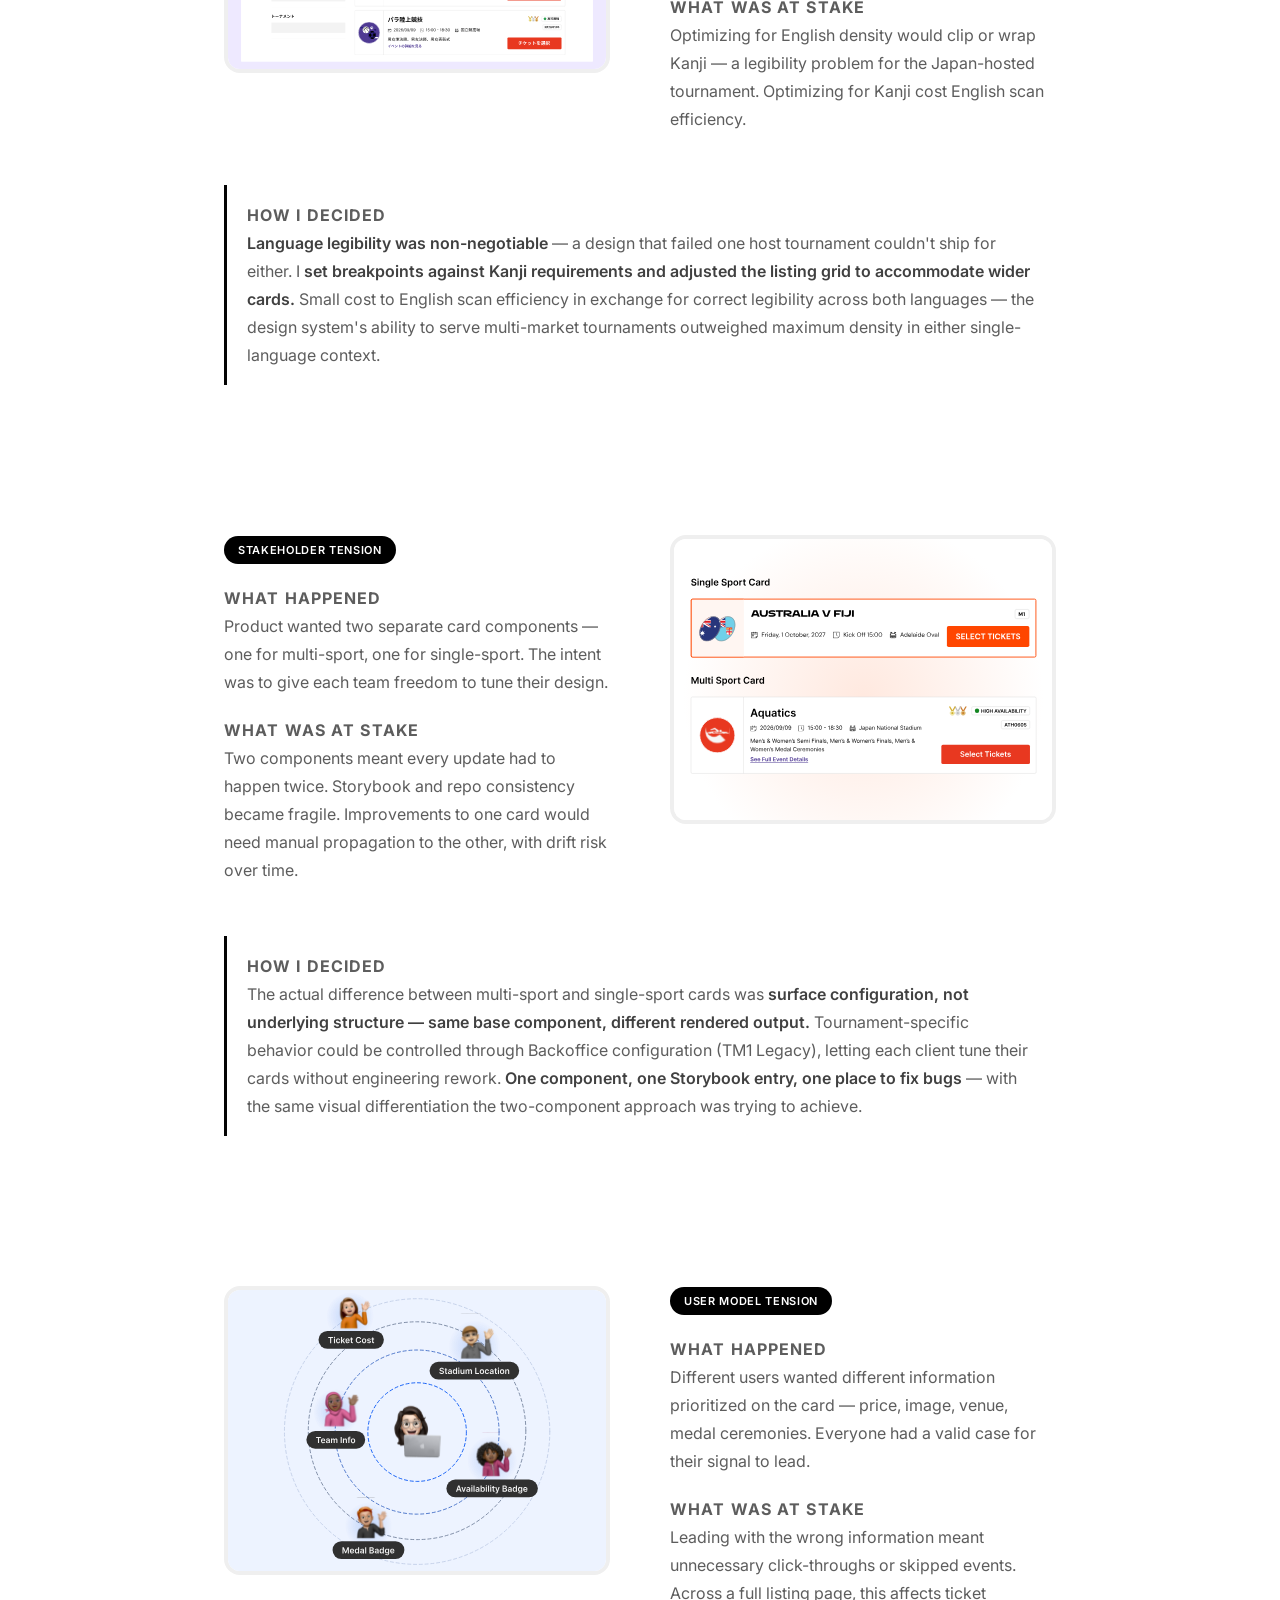
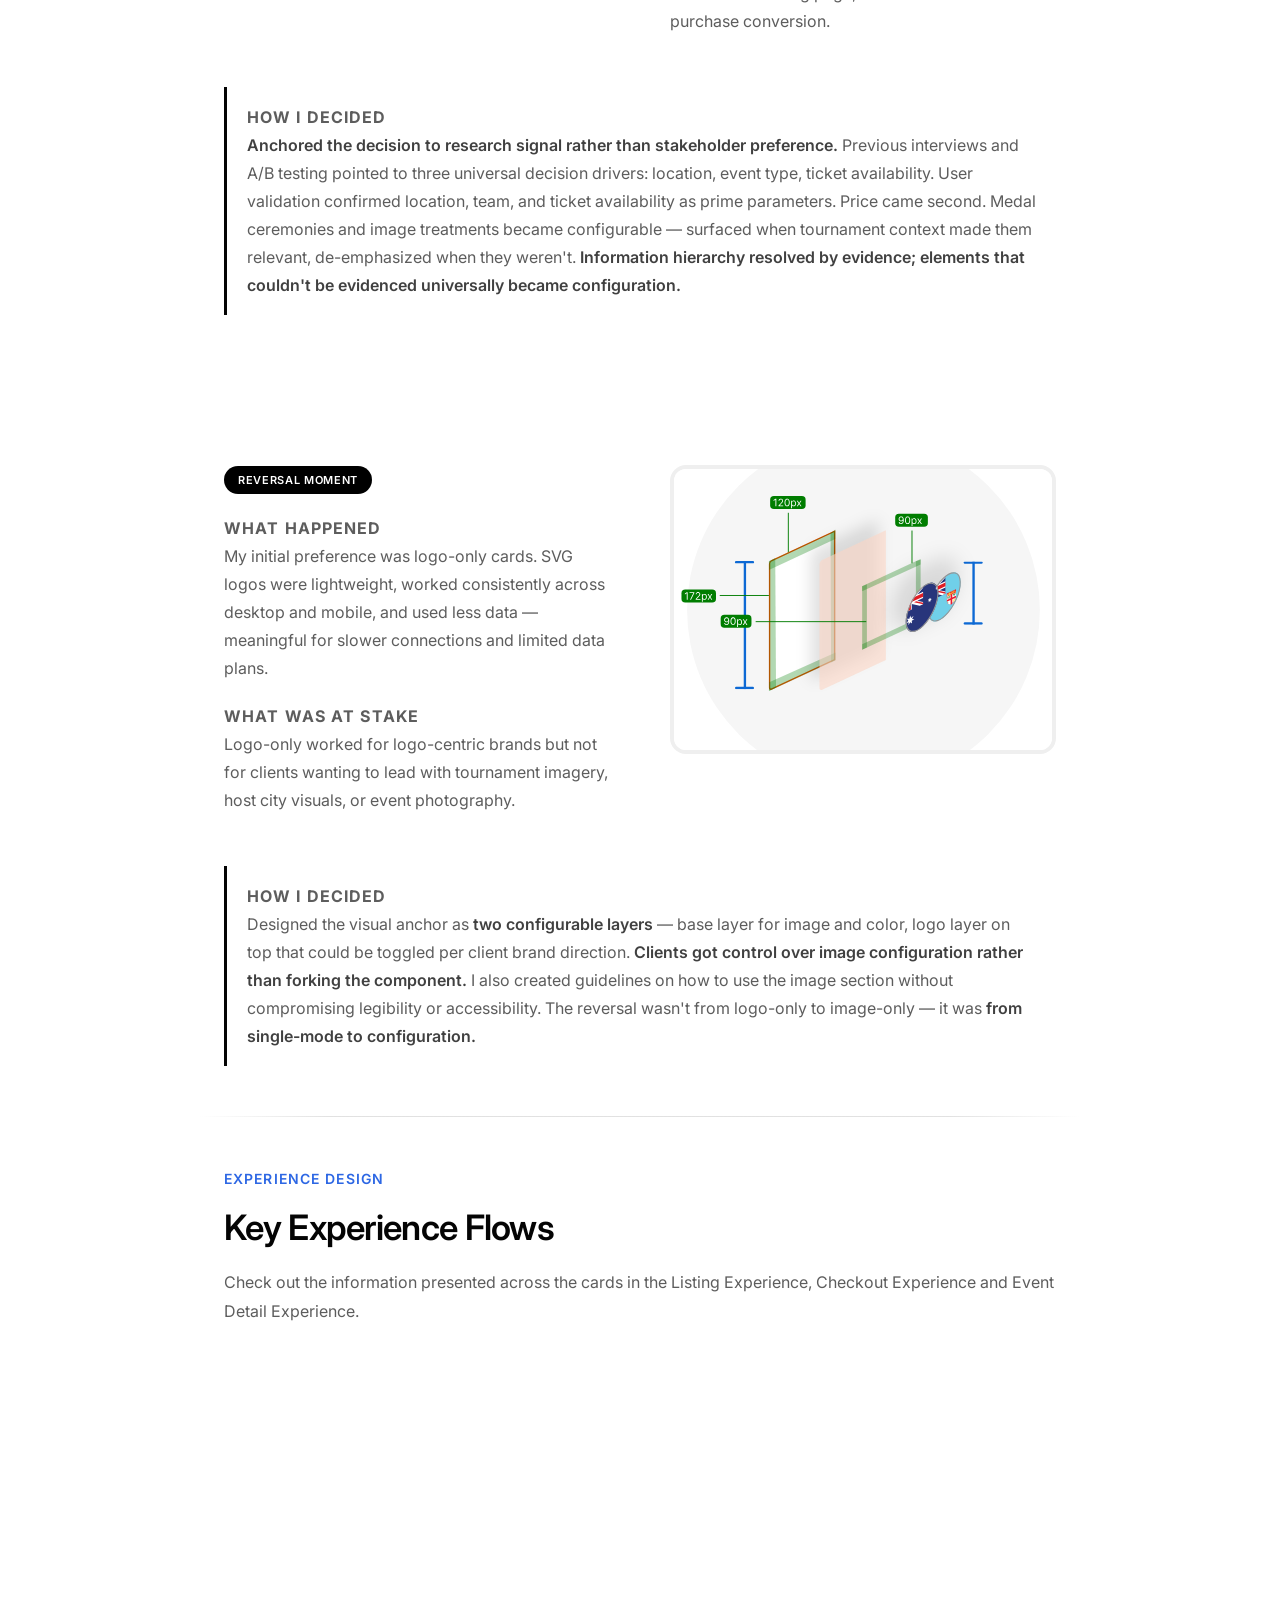
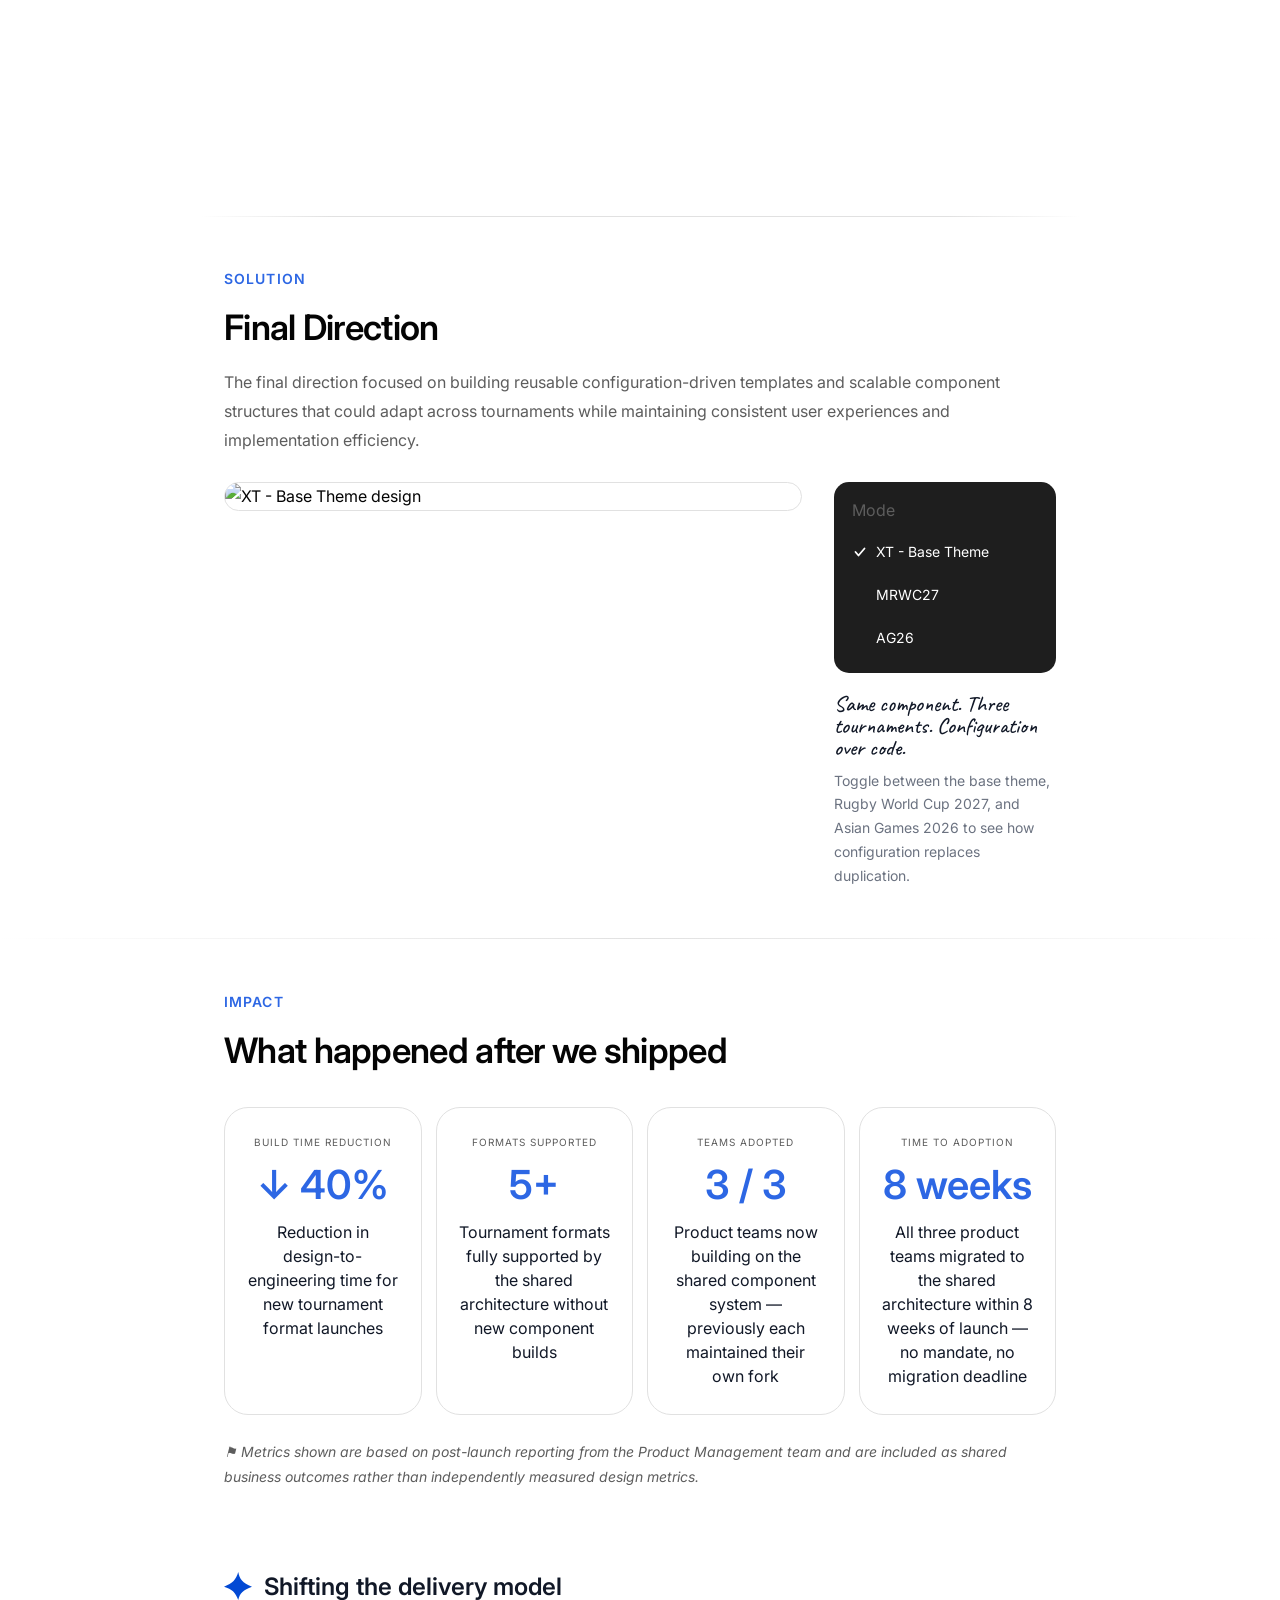
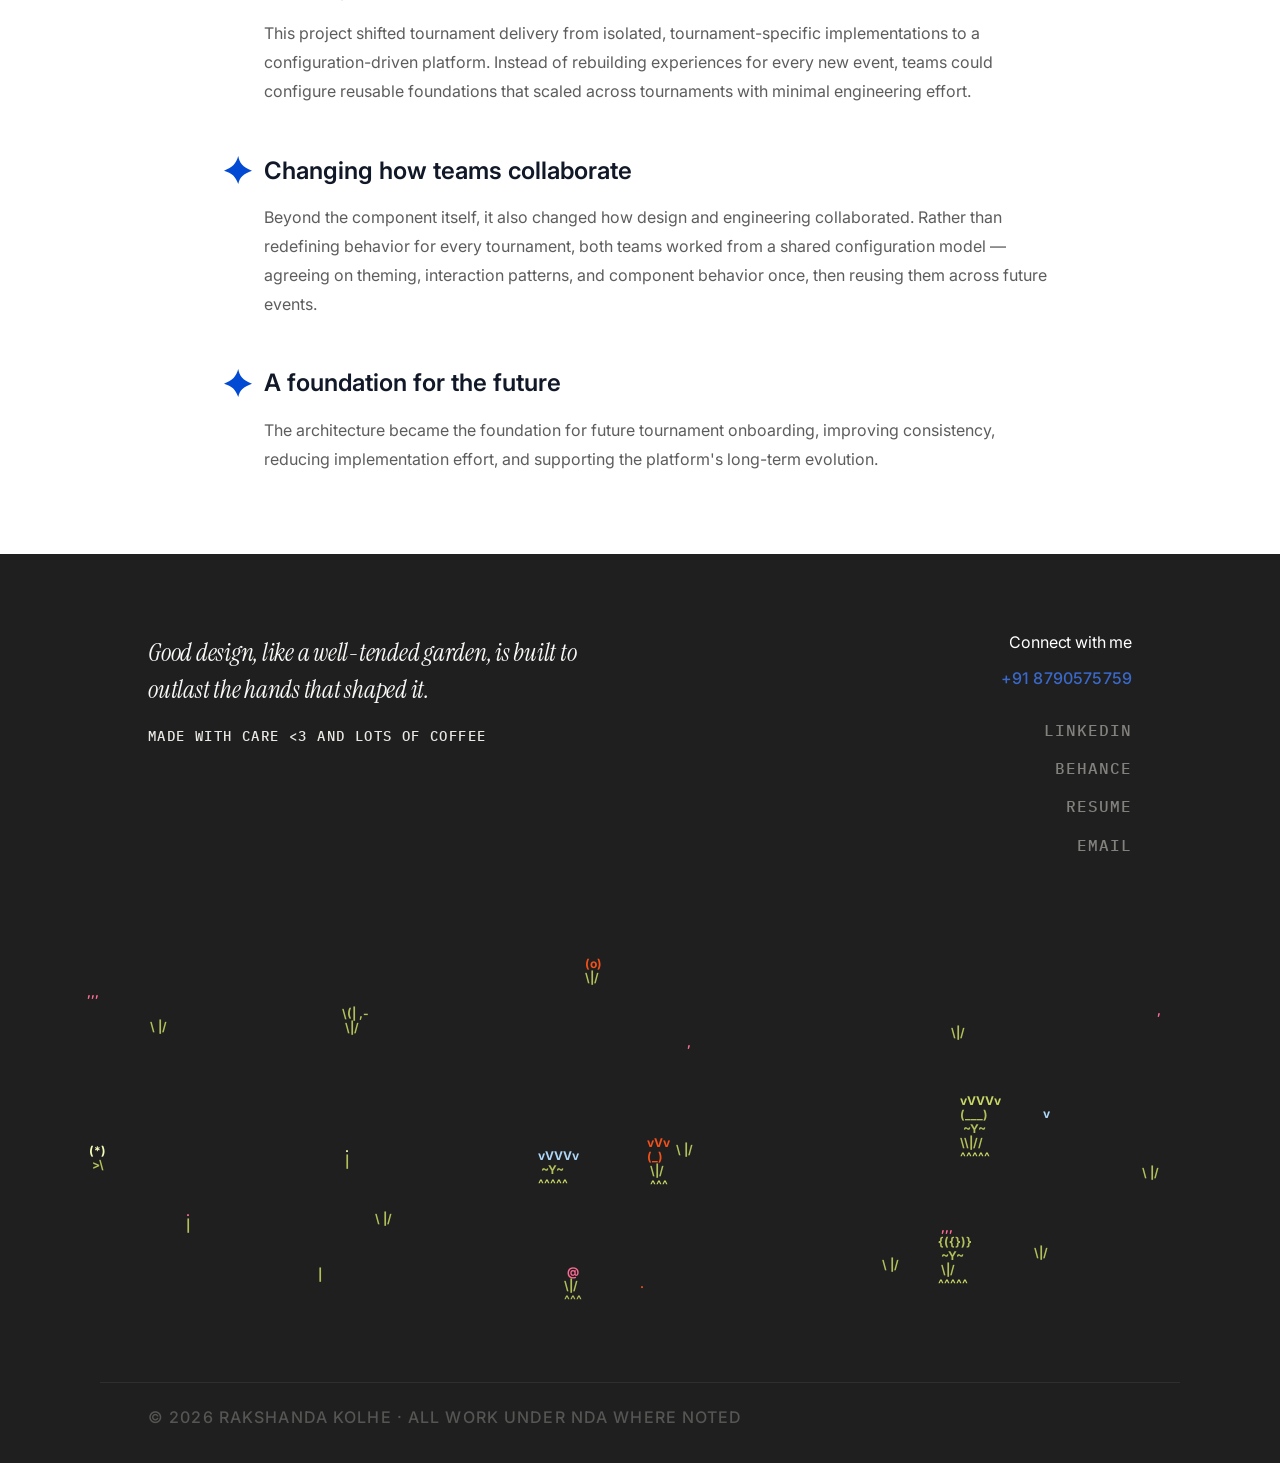
==== commit 3d58196e: "Align tension and final-direction typography across case studies Standardize "How the direction evol" ====
--- a/projects/multi-tournament-architecture/index.html
+++ b/projects/multi-tournament-architecture/index.html
@@ -593,11 +593,11 @@
     .tension-chip { display: inline-flex; align-items: center; gap: 8px; background: #000; color: #fff; border-radius: 9999px; padding: 5px 14px; font-size: 11px; font-weight: 600; letter-spacing: 0.06em; text-transform: uppercase; margin-bottom: 20px; }
     .tension-sub { margin-bottom: 20px; }
     .tension-sub-label { font-size: 11px; font-weight: 700; text-transform: uppercase; letter-spacing: 0.07em; color: var(--fg); margin: 0 0 6px 0; }
-    .tension-sub p { font-size: 14px; color: var(--muted-fg); line-height: 1.75; margin: 0; }
+    .tension-sub p { font-size: 16px; color: var(--muted-fg); line-height: 1.75; margin: 0; }
     .tension-decided { margin-top: 32px; padding: 16px 20px; border-left: 3px solid var(--fg); border-radius: 0 8px 8px 0; }
     .tension-decided-label { font-size: 11px; font-weight: 700; text-transform: uppercase; letter-spacing: 0.07em; color: var(--fg); margin: 0 0 8px 0; }
-    .tension-decided p { font-size: 14px; color: var(--muted-fg); line-height: 1.75; margin: 0; }
-    .tension-highlight { font-weight: 800; color: #000000bf; }
+    .tension-decided p { font-size: 16px; color: var(--muted-fg); line-height: 1.75; margin: 0; }
+    .tension-highlight { font-weight: 600; color: #000000bf; }
     @media (max-width: 768px) {
       .tension-grid, .tension-grid.flip { grid-template-columns: 1fr; direction: ltr; gap: 32px; }
     }
--- a/css/portfolio.css
+++ b/css/portfolio.css
@@ -1626,6 +1626,7 @@
 }
 .media-card-title strong {
   font-size: 20px;
+  font-weight: 600;
   color: #000000;
 }
 .media-card-descriptor {
@@ -1675,8 +1676,14 @@
   margin-bottom: 0;
 }
 .fd-chip::before {
-  content: '◆';
-  font-size: 28px !important;
+  content: '';
+  display: inline-block;
+  width: 20px;
+  height: 20px;
+  background-image: url('../assets/sparkle.svg');
+  background-size: contain;
+  background-repeat: no-repeat;
+  background-position: center;
 }
 .fd-title {
   font-size: 20px !important;
